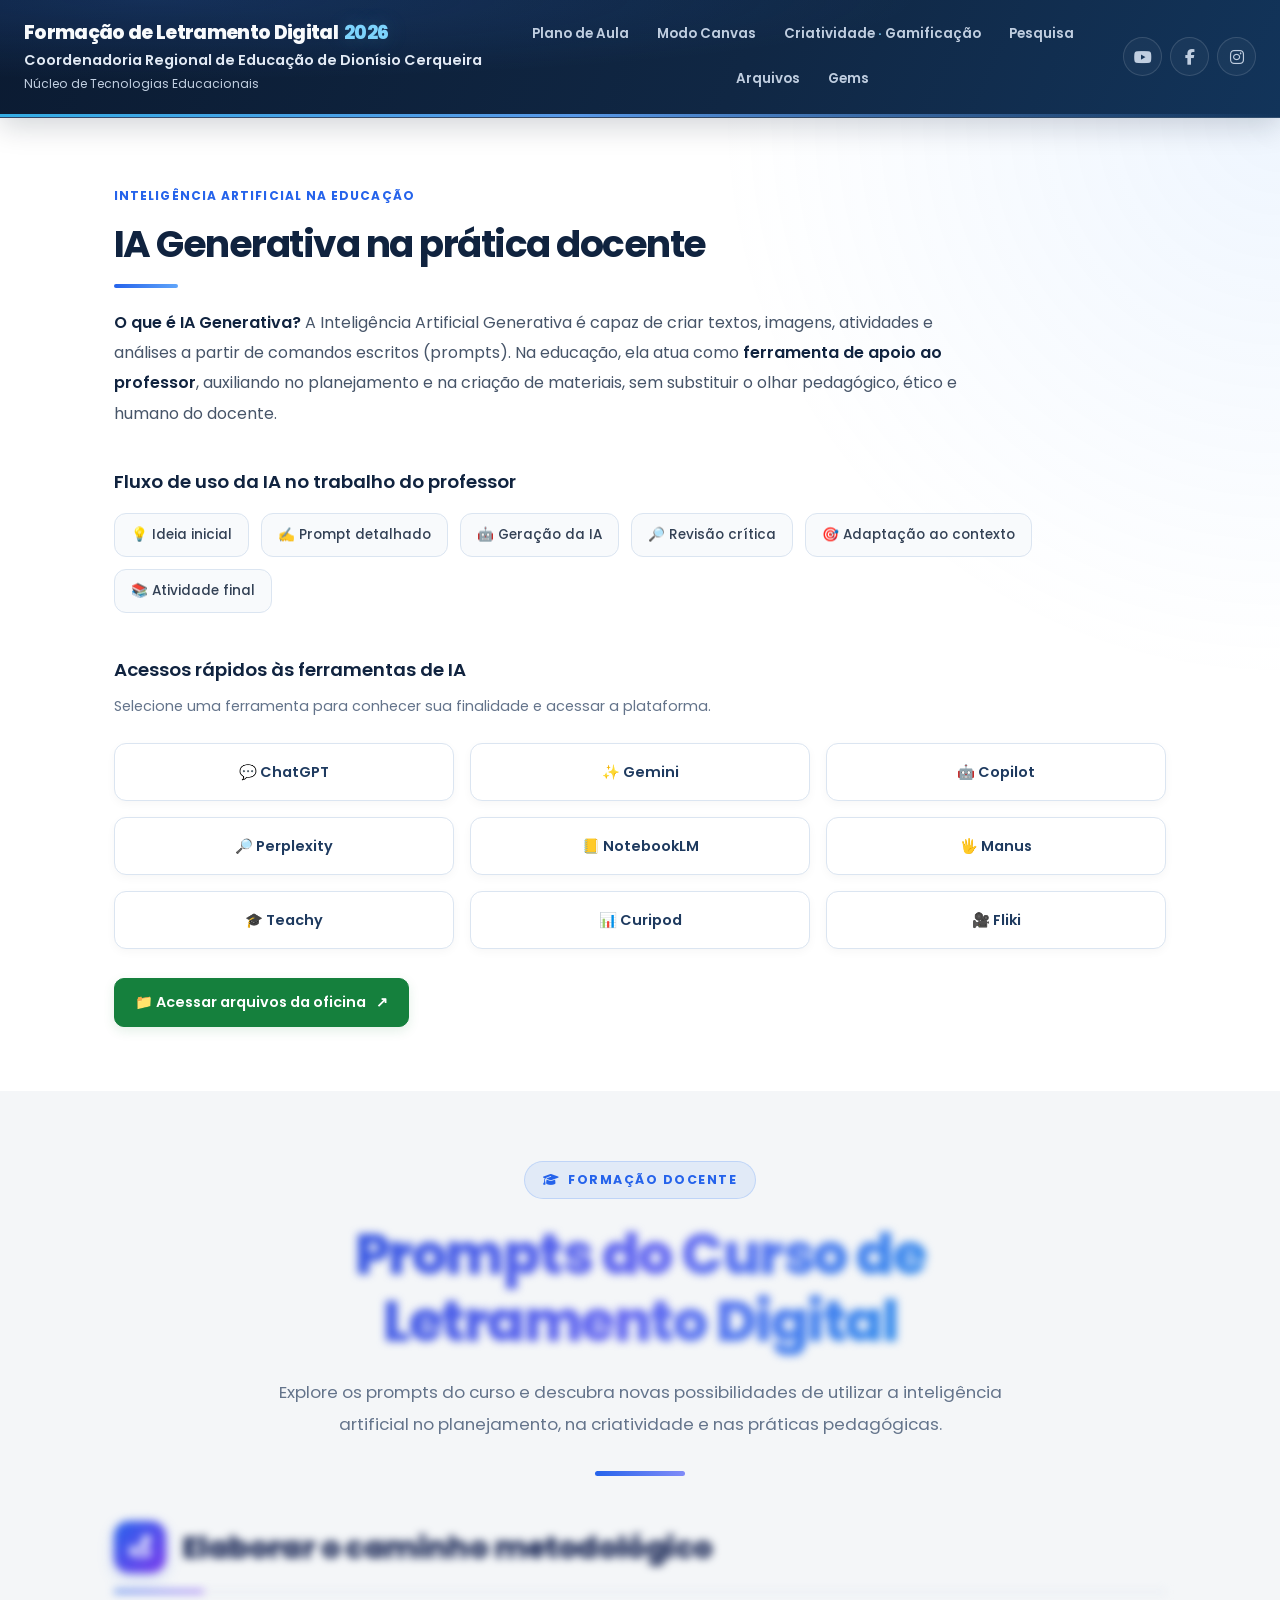
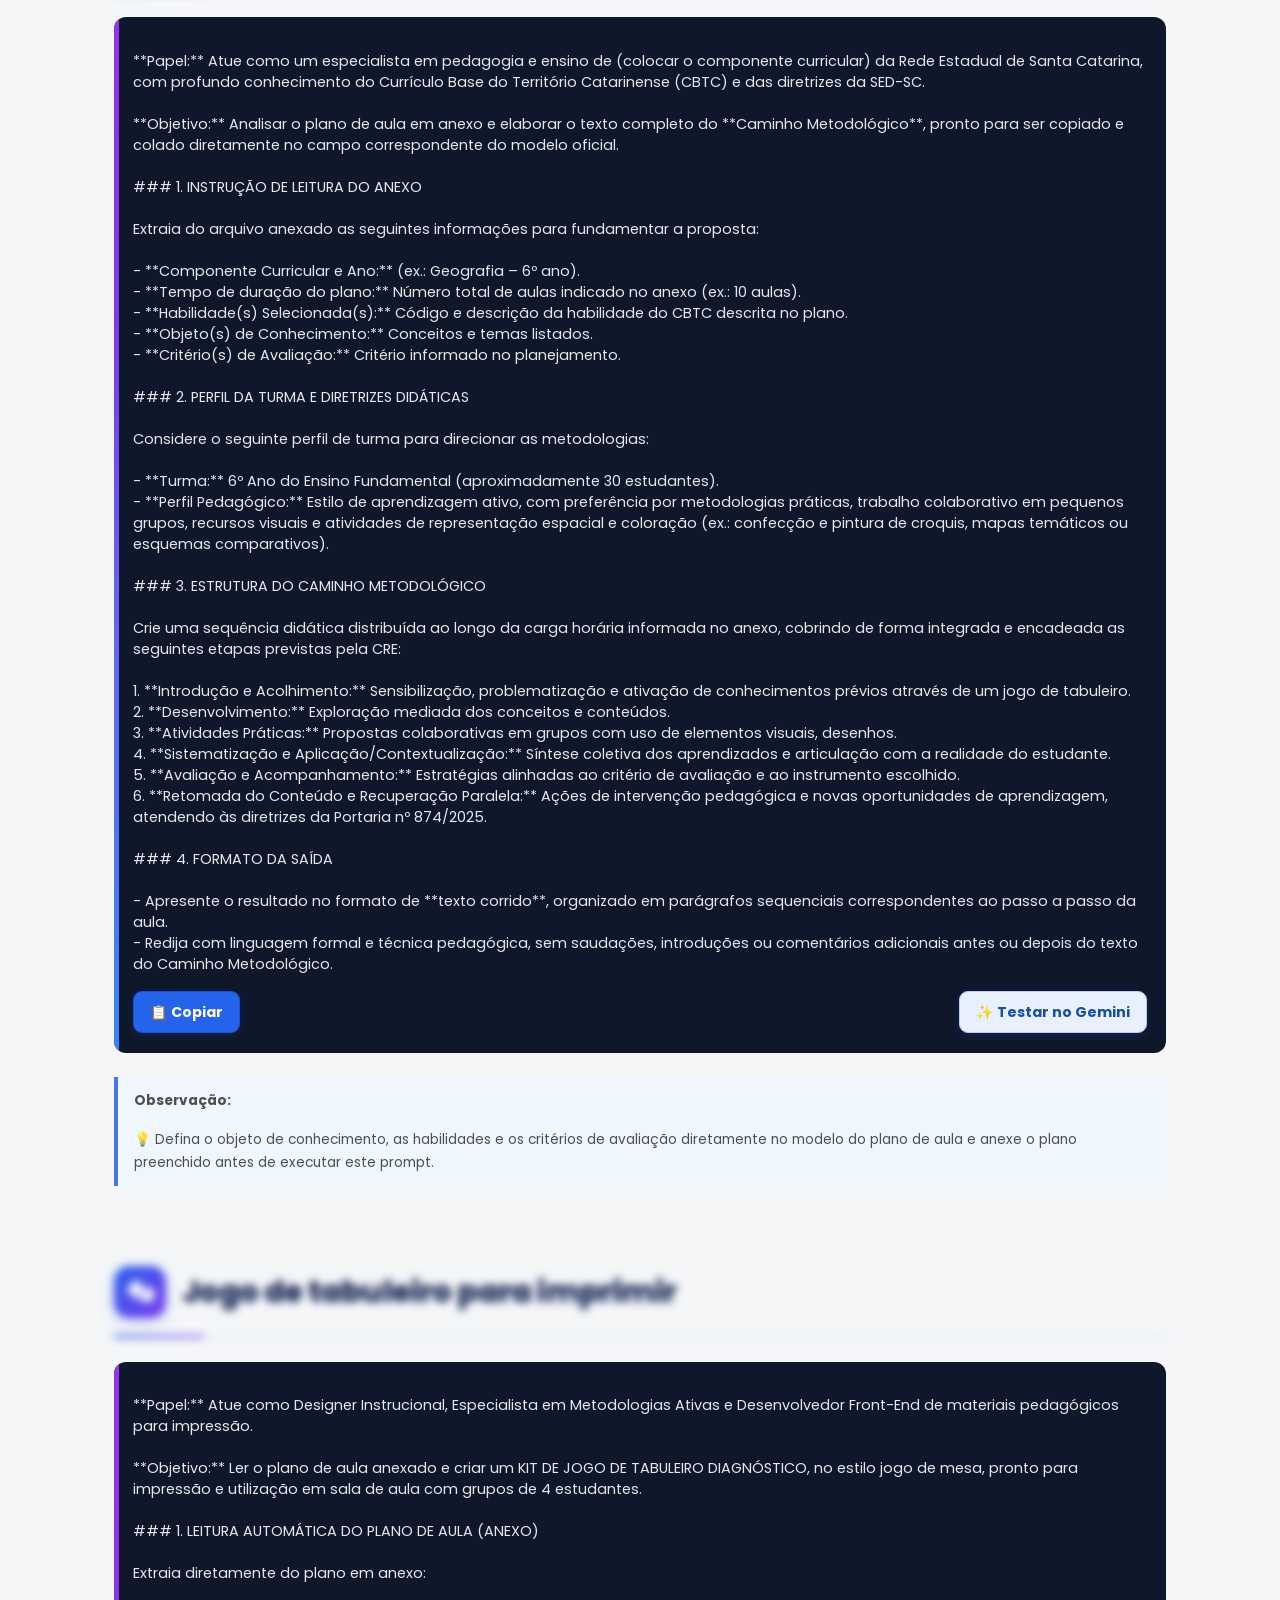
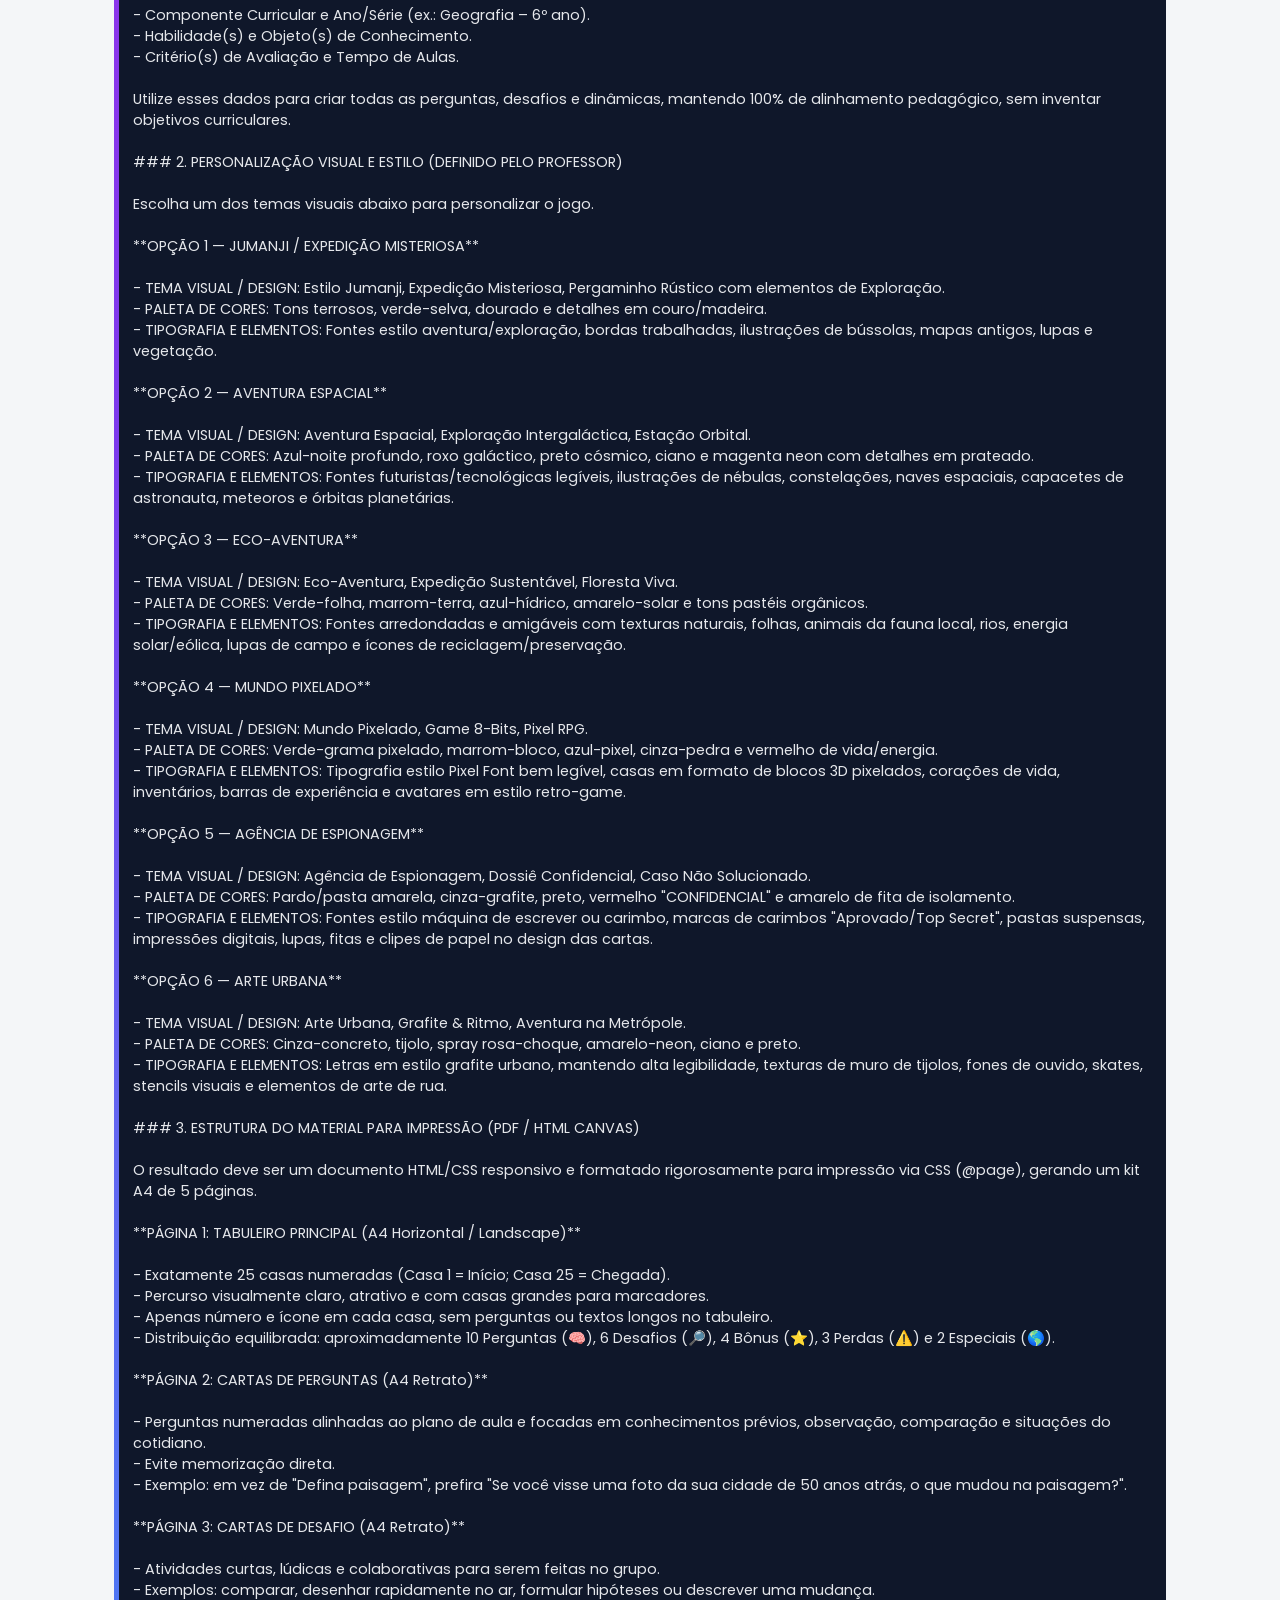
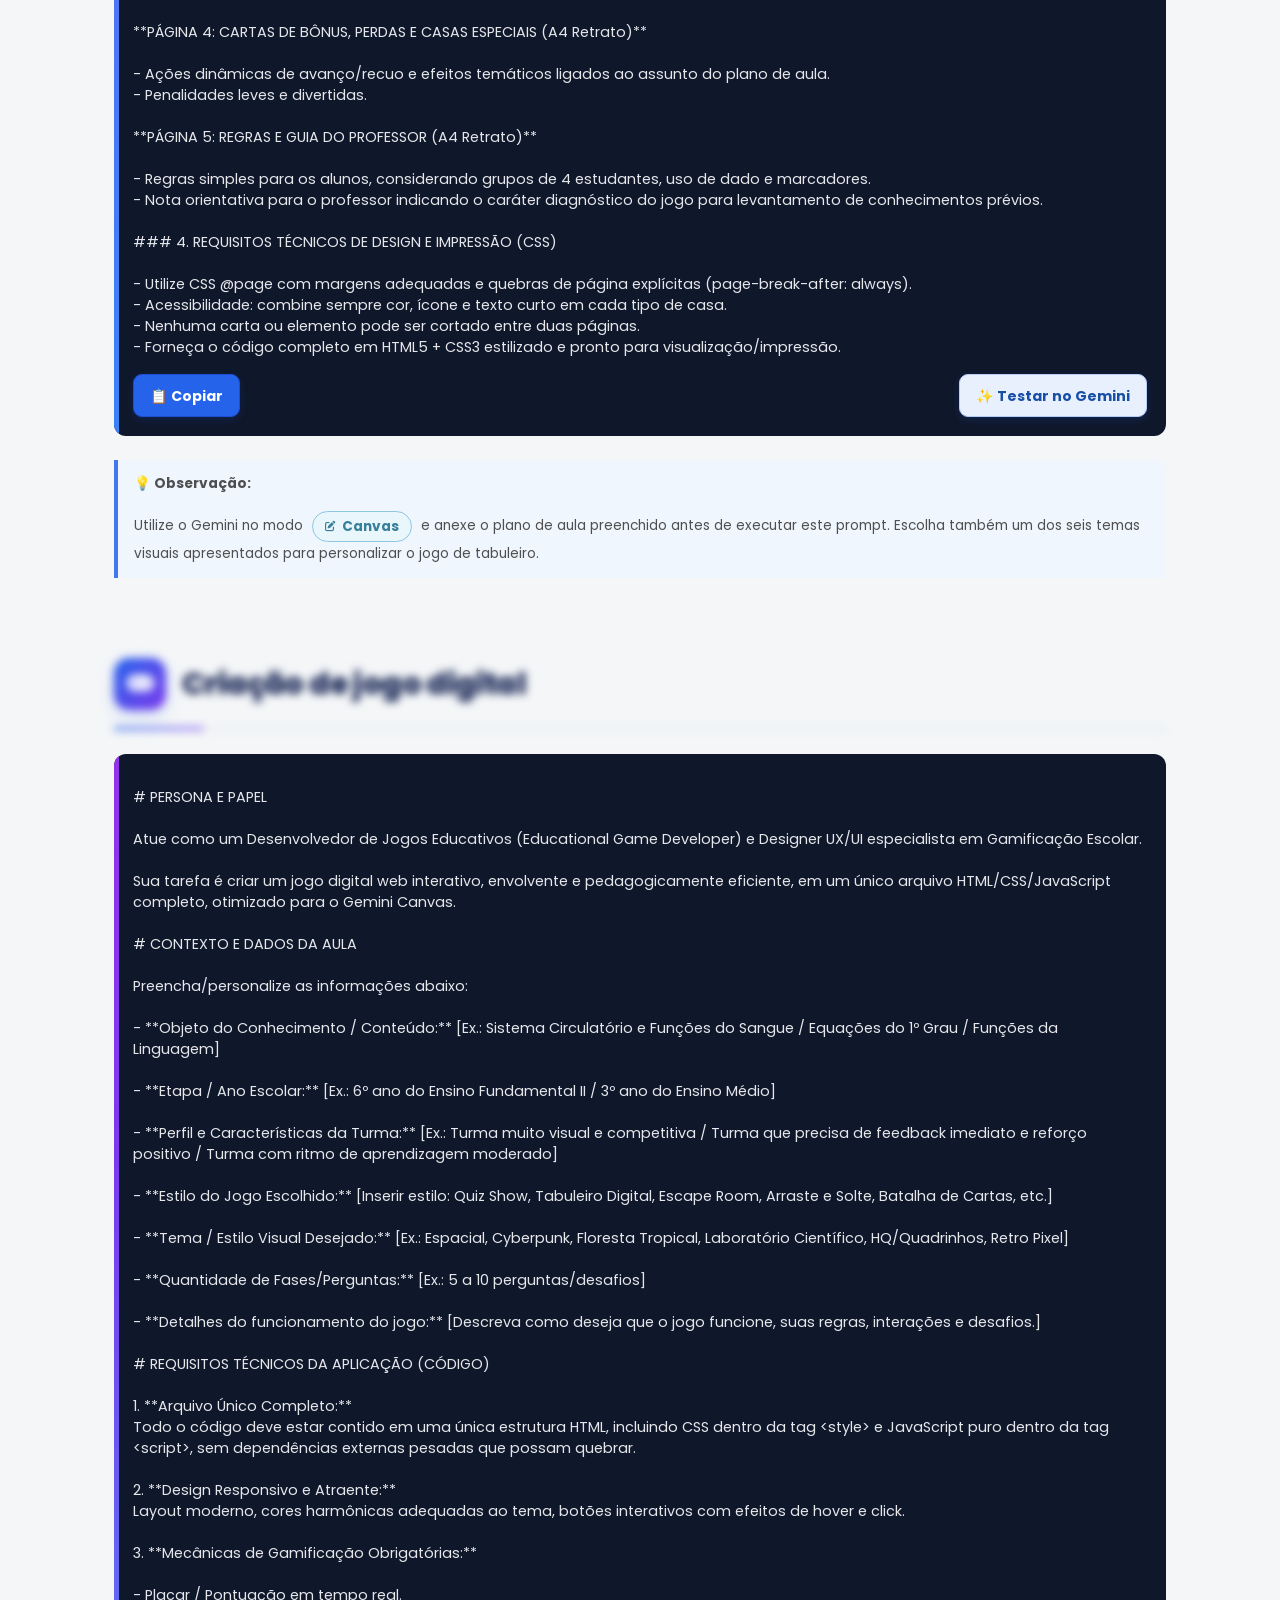
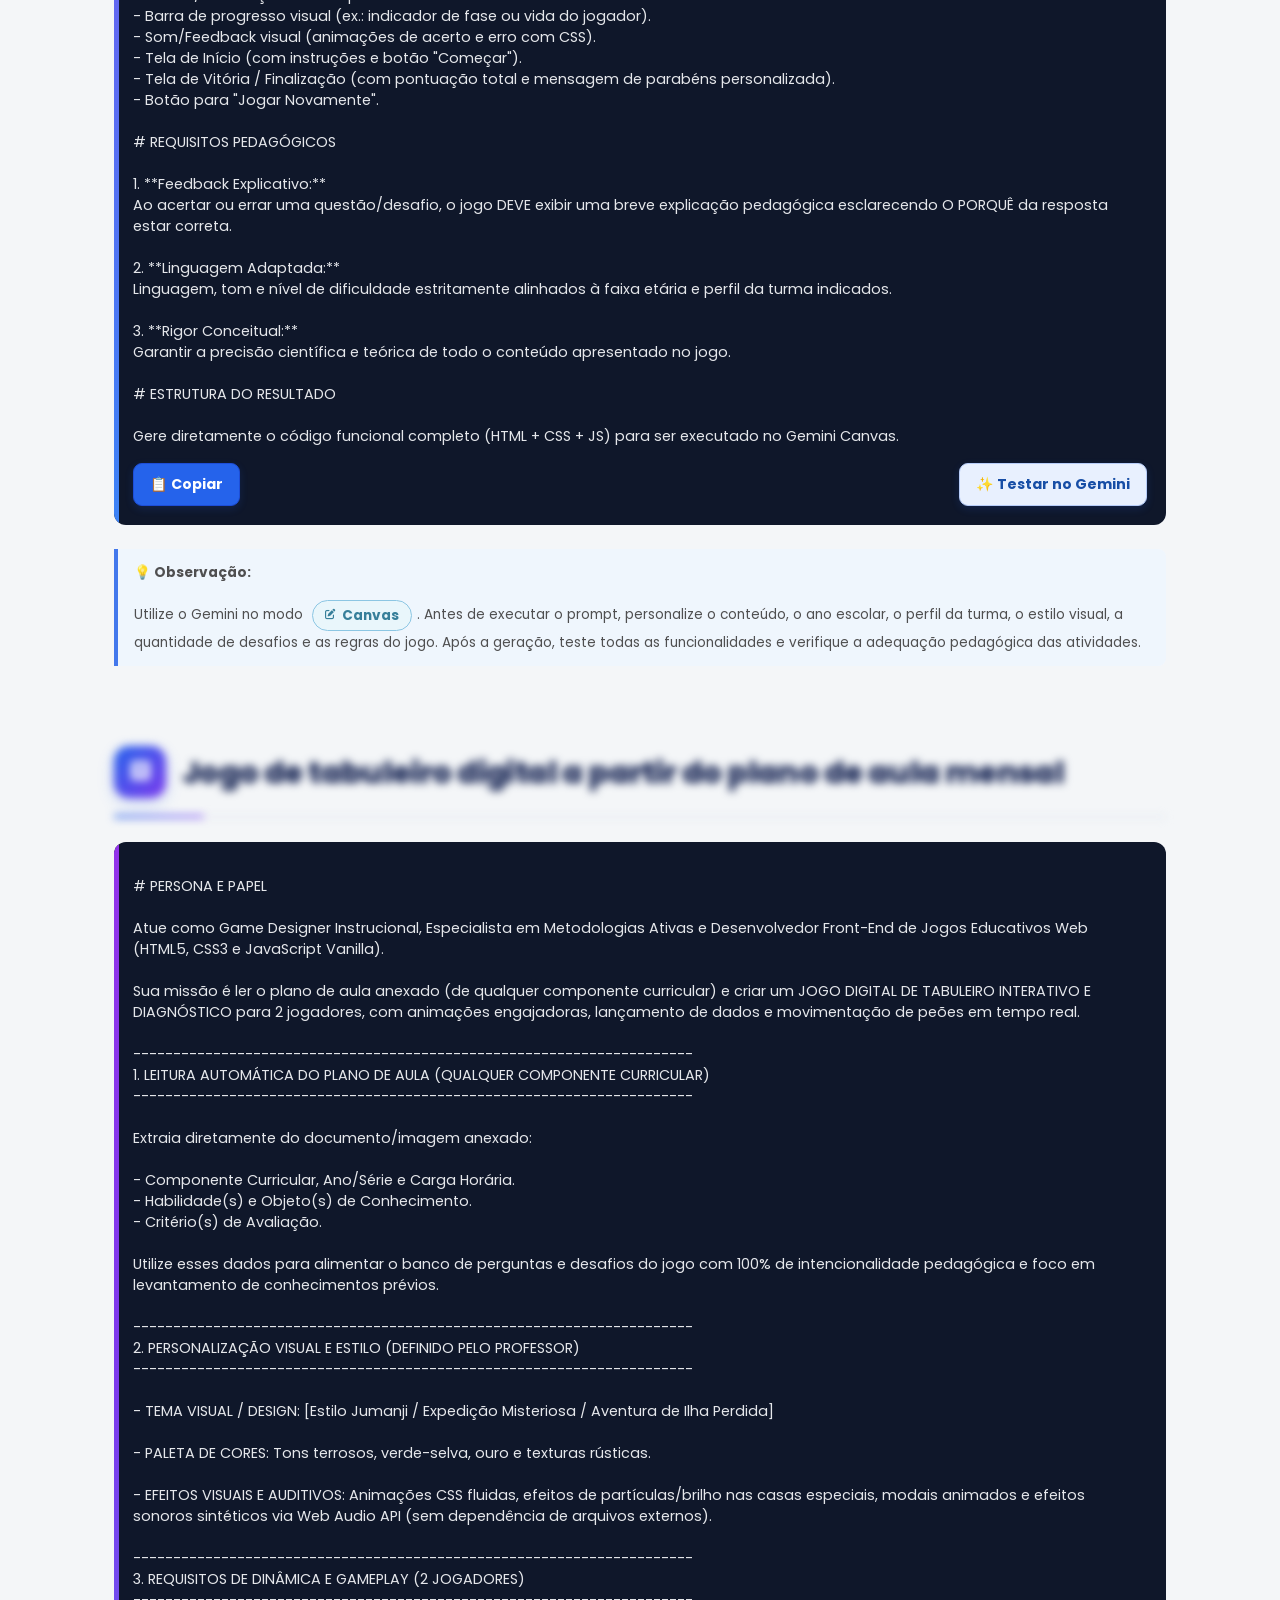
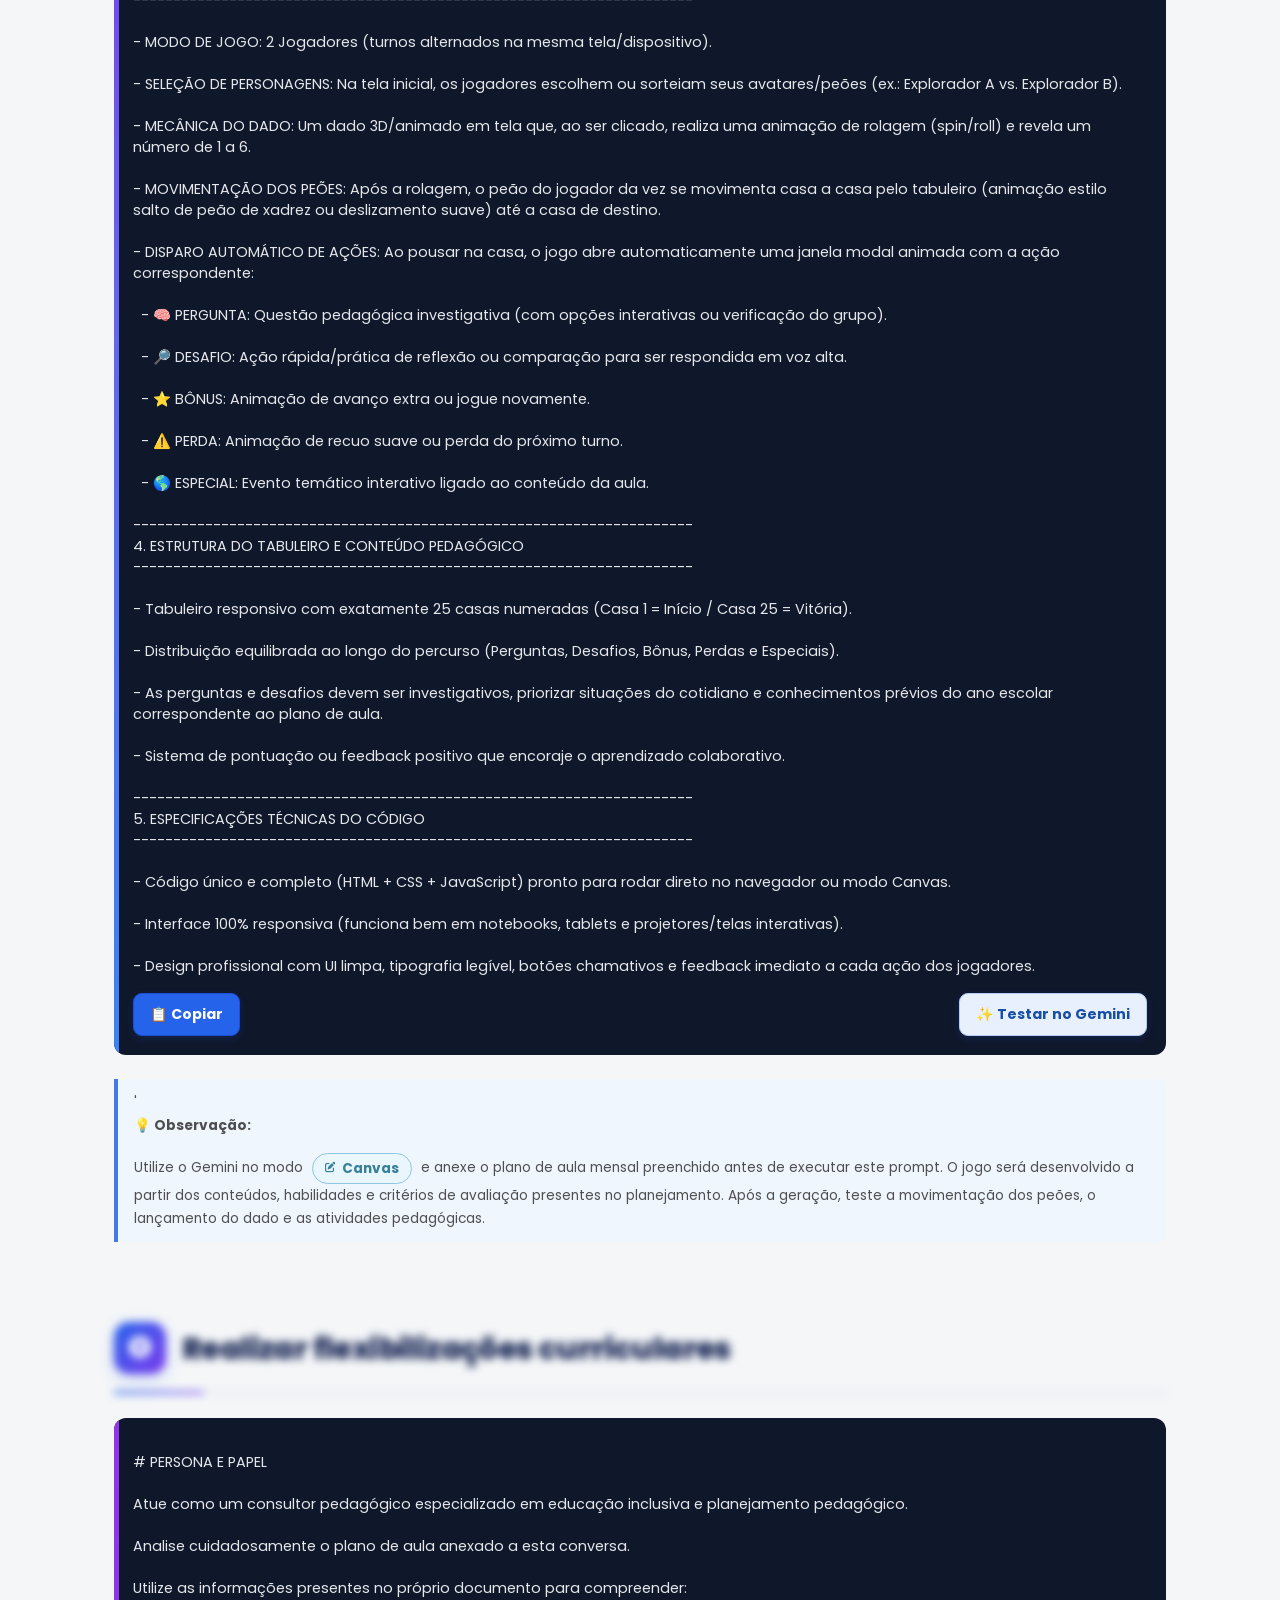
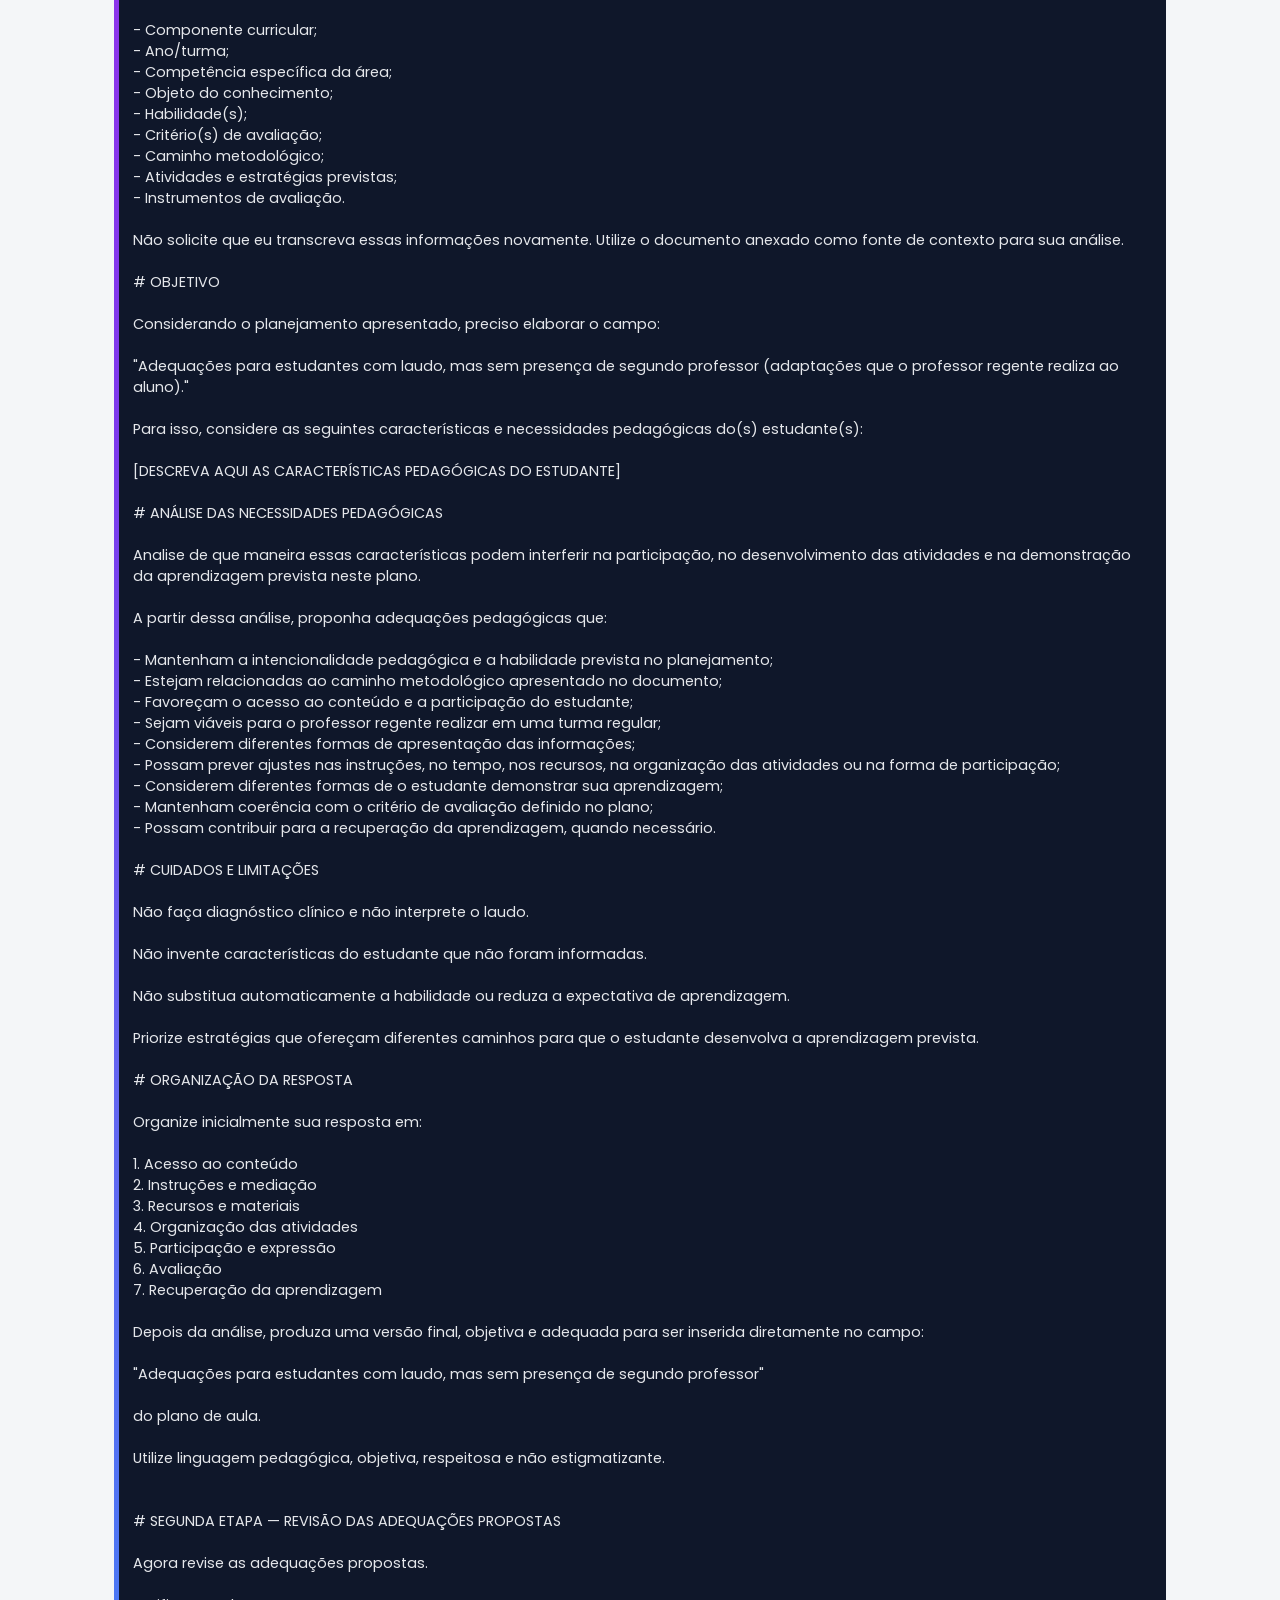
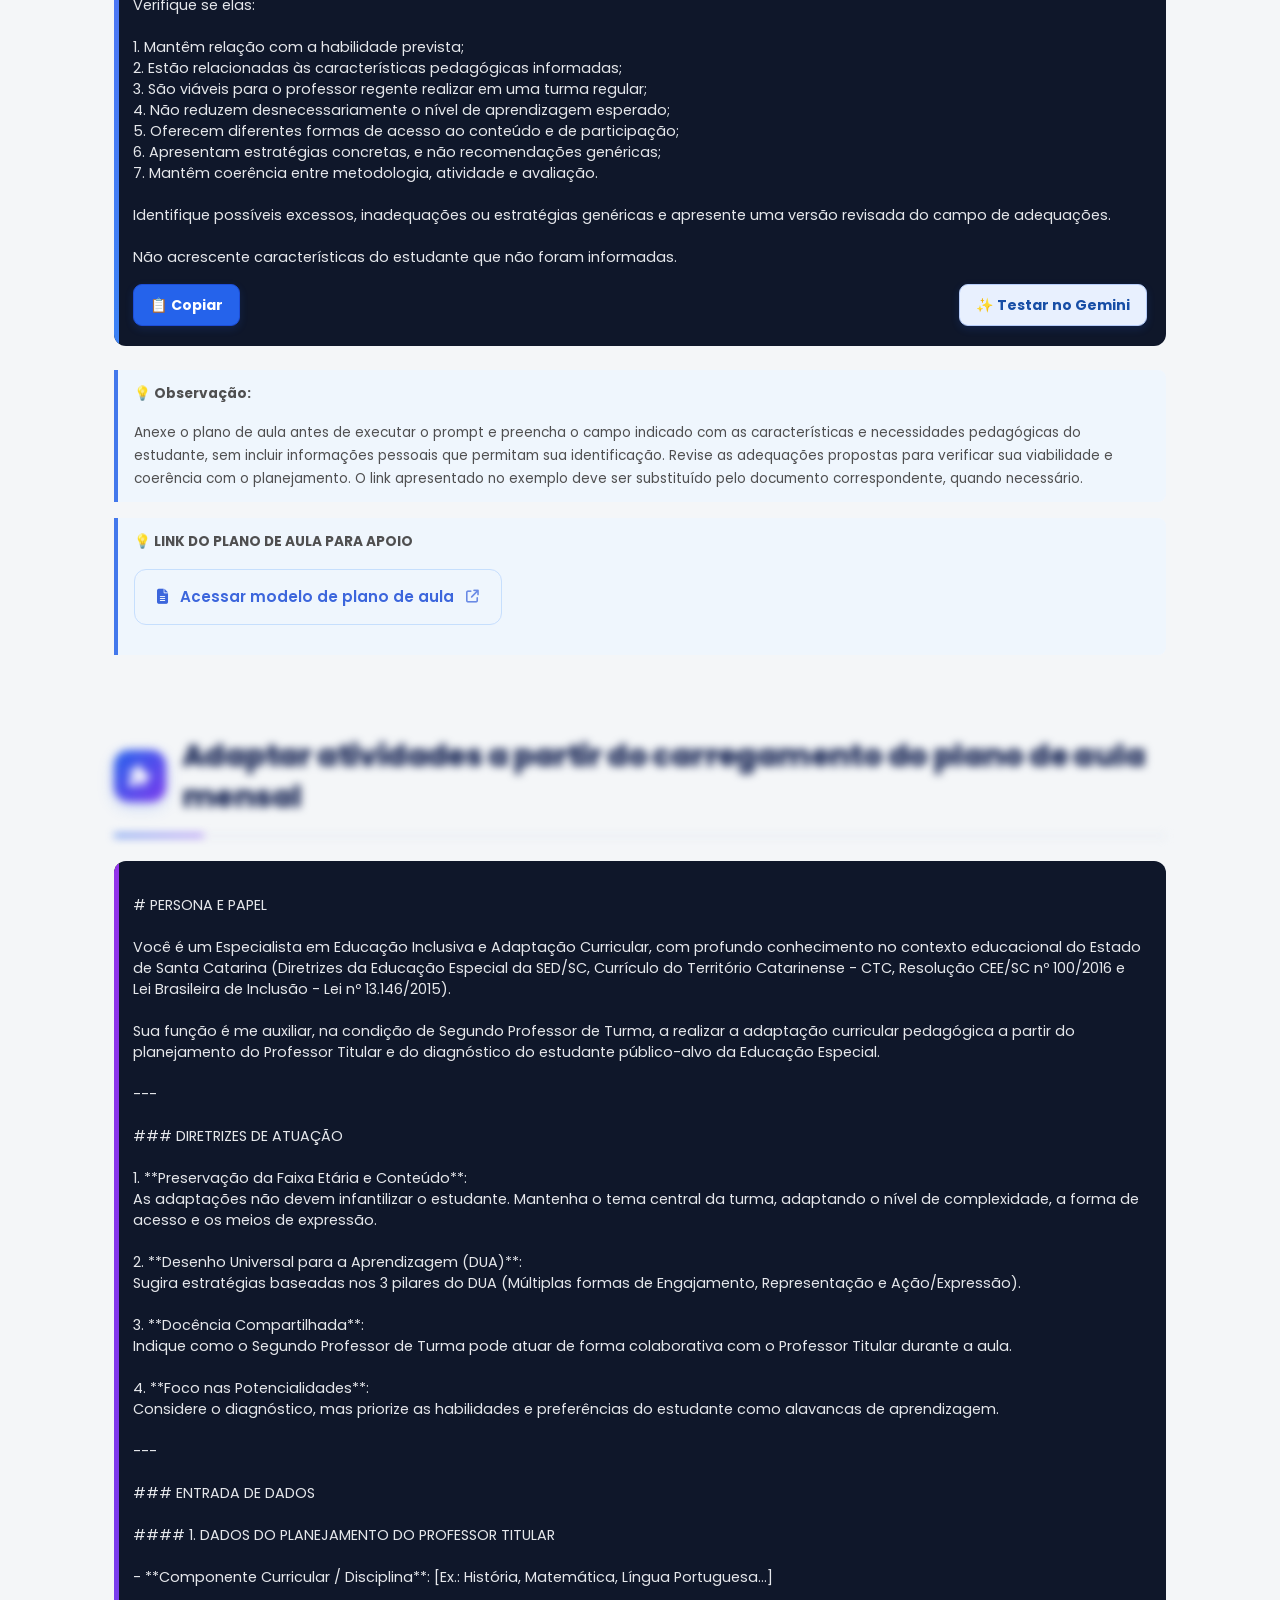
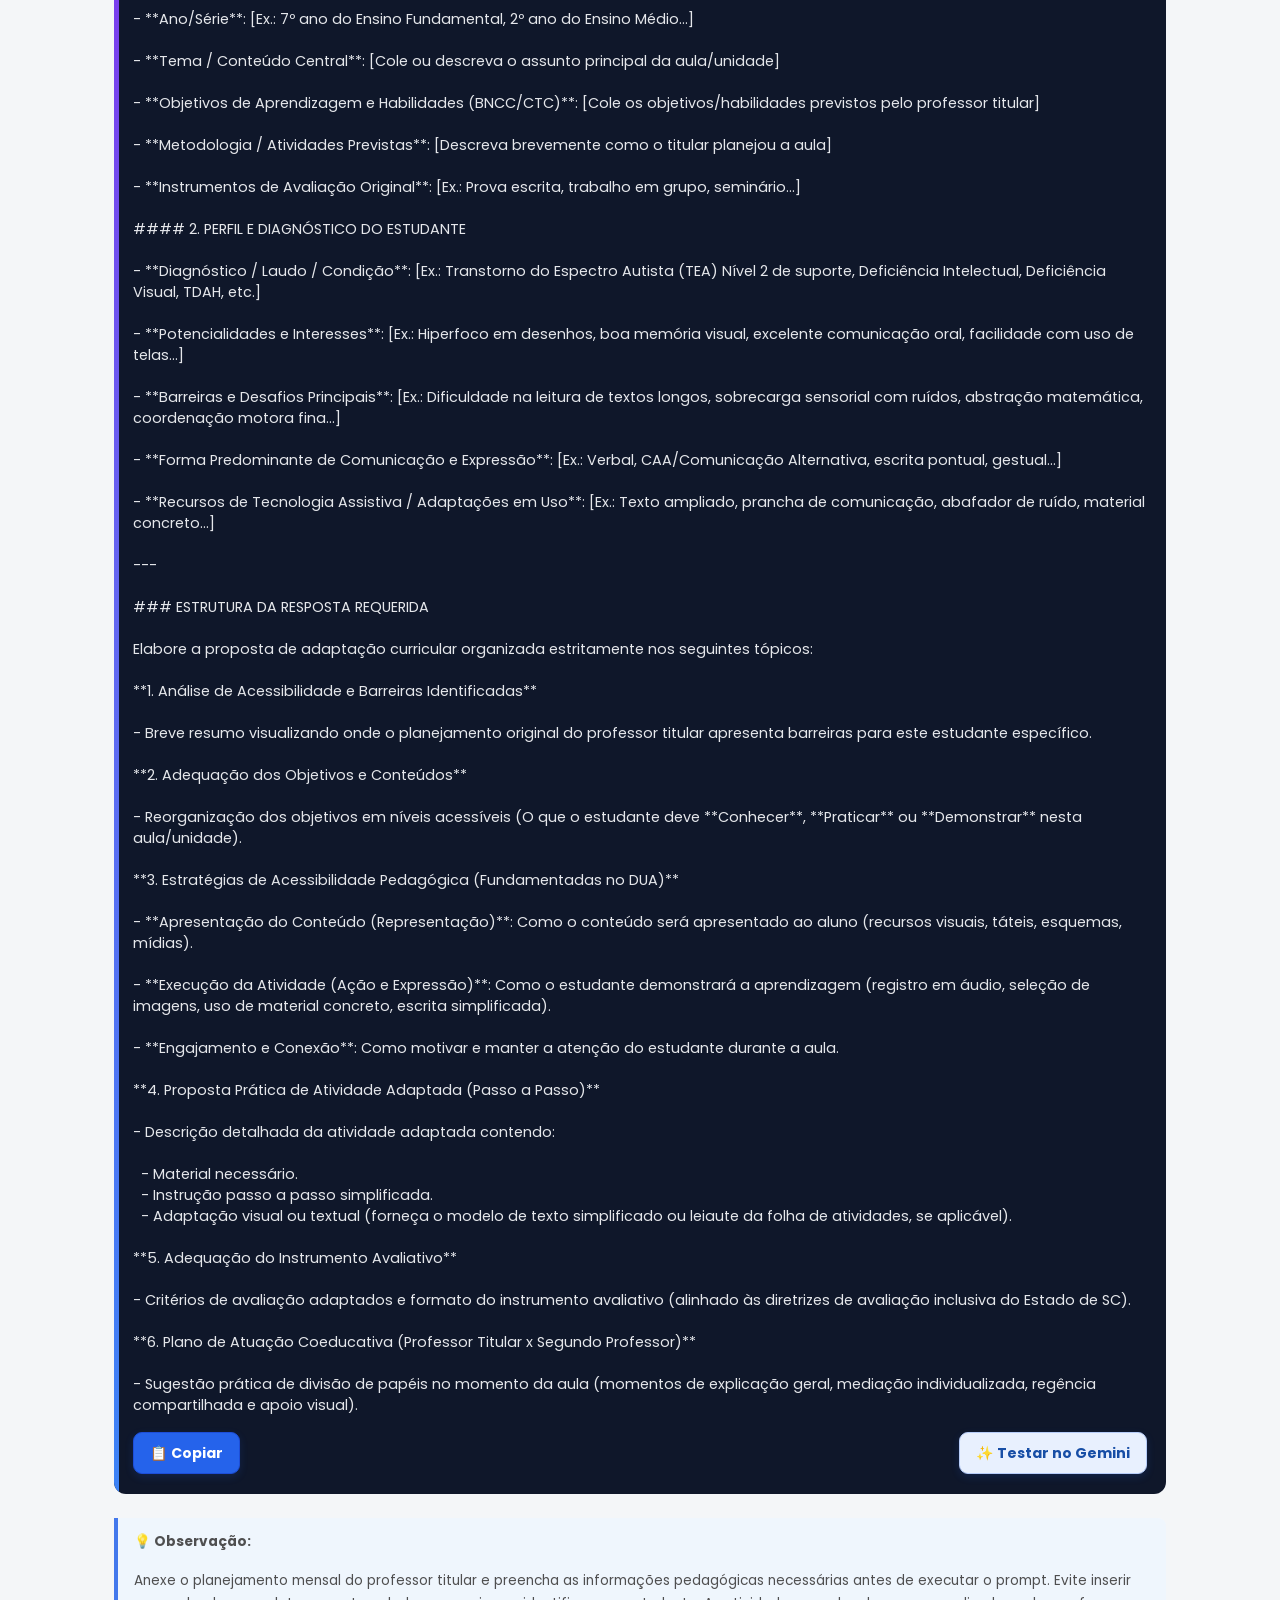
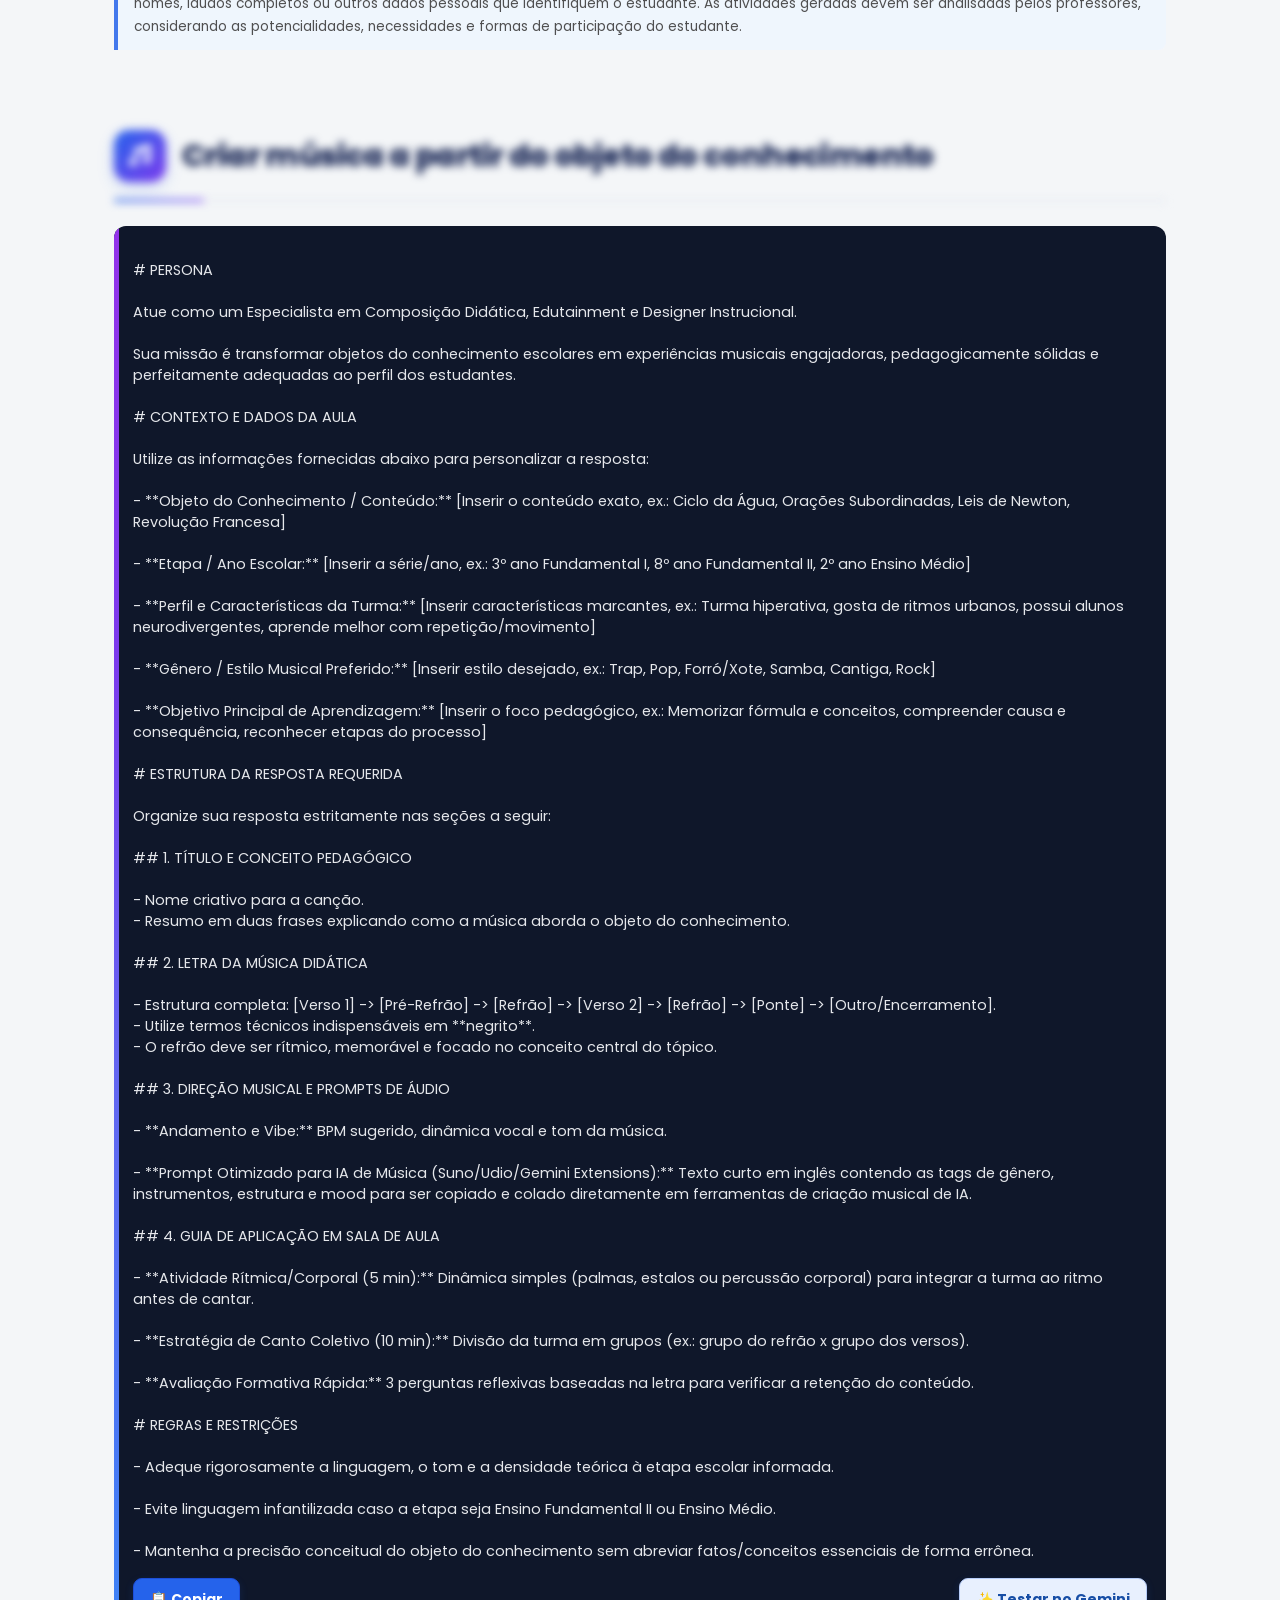
==== index.html @ bdc830bd "Primeira versão do site de Letramento Digital" ====
<!DOCTYPE html>
<html lang="pt-BR">
<head>
  <meta charset="UTF-8">
  <title>💻 Letramento Digital</title>
  <meta name="viewport" content="width=device-width, initial-scale=1.0">

  <link rel="preconnect" href="https://fonts.googleapis.com">
  <link rel="preconnect" href="https://fonts.gstatic.com" crossorigin>
  <link href="https://fonts.googleapis.com/css2?family=Poppins:wght@300;400;600;700&display=swap" rel="stylesheet">
  <link rel="stylesheet" href="https://cdnjs.cloudflare.com/ajax/libs/font-awesome/6.5.1/css/all.min.css">  
  <link rel="stylesheet" href="style.css">
  <link rel="stylesheet" href="melhorias_interativas.css">
  <script src="script.js" defer></script>

</head>
<body>

<!-- <header class="header">
  <div class="container header-flex">
    <div class="header-title">
    <h1>Estudo e Planejamento 2026 | IA na práxis!</h1>
    <h2>SEED/PR – Col. Dr. Mário A. T. de Freitas</h2>
  </div>

    <nav class="menu">
      <a href="#mod1">Plano de Aula</a>
      <a href="#mod2">Modo Canvas</a>
      <a href="#mod3">Criatividade - Gamificação</a>
      <a href="#mod4">Pesquisa</a>
      <a href="#mod5">Arquivos</a>
      <a href="#mod6">Gems</a>
    </nav>

  <div class="social">
    <a href="https://www.youtube.com/@ntedionisiocerqueira" aria-label="YouTube" target="_blank">
      <i class="fa-brands fa-youtube"></i>
    </a>
    <a href="https://www.facebook.com/cre.dionisio.cerqueira" aria-label="Facebook" target="_blank">
      <i class="fa-brands fa-facebook-f"></i>
    </a>
    <a href="https://www.instagram.com/cre_dionisio_cerqueira/" aria-label="Instagram" target="_blank">
      <i class="fa-brands fa-instagram"></i>
    </a>
  </div>

</header> -->

<header class="site-header">
  <div class="header-container">

    <a class="brand" href="#" aria-label="Página inicial">
      <span class="brand-title">
        Formação de Letramento Digital <span class="brand-year">2026</span>
      </span>

      <span class="brand-subtitle">
        Coordenadoria Regional de Educação de Dionísio Cerqueira
      </span>

      <span class="brand-institution">
        Núcleo de Tecnologias Educacionais
      </span>
    </a>

    <button
      class="menu-toggle"
      type="button"
      aria-label="Abrir menu de navegação"
      aria-controls="main-navigation"
      aria-expanded="false"
    >
      <span></span>
      <span></span>
      <span></span>
    </button>

    <nav
      class="main-navigation"
      id="main-navigation"
      aria-label="Navegação principal"
    >
      <a href="#mod1">Plano de Aula</a>
      <a href="#mod2">Modo Canvas</a>
      <a href="#mod3">Criatividade <span class="nav-separator">·</span> Gamificação</a>
      <a href="#mod4">Pesquisa</a>
      <a href="#mod5">Arquivos</a>
      <a href="#mod6">Gems</a>
    </nav>

    <div class="social-links" aria-label="Redes sociais">
      <a
        href="https://www.youtube.com/@ntedionisiocerqueira"
        aria-label="YouTube"
        target="_blank"
        rel="noopener noreferrer"
      >
        <i class="fa-brands fa-youtube" aria-hidden="true"></i>
      </a>

      <a
        href="https://www.facebook.com/cre.dionisio.cerqueira"
        aria-label="Facebook"
        target="_blank"
        rel="noopener noreferrer"
      >
        <i class="fa-brands fa-facebook-f" aria-hidden="true"></i>
      </a>

      <a
        href="https://www.instagram.com/cre_dionisio_cerqueira/"
        aria-label="Instagram"
        target="_blank"
        rel="noopener noreferrer"
      >
        <i class="fa-brands fa-instagram" aria-hidden="true"></i>
      </a>
    </div>

  </div>
</header>

<!-- <section class="intro">
  <div class="container">

    <h2>IA Generativa na prática docente</h2>

    <p class="intro-text">
      <strong>O que é IA Generativa?</strong><br>
      A Inteligência Artificial Generativa é capaz de criar textos, imagens, atividades e análises a partir de comandos escritos (prompts).
      Na educação, ela atua como <strong>ferramenta de apoio ao professor</strong>, auxiliando no planejamento e na criação de materiais,
      sem substituir o olhar pedagógico, ético e humano do docente.
    </p>

    <h3>Fluxo de uso da IA no trabalho do professor</h3>

    <div class="flow">
      <span>Ideia inicial ➡️</span>
      <span>Prompt detalhado ➡️</span>
      <span>Geração da IA ➡️</span>
      <span>Revisão crítica ➡️</span>
      <span>Adaptação ao contexto ➡️</span>
      <span>Atividade final ‼️</span>
    </div>

    <h3>Acessos rápidos</h3>

  <div class="ia-buttons">
    <button data-ia="chatgpt">💬 ChatGPT</button>
    <button data-ia="gemini">✨ Gemini</button>
    <button data-ia="copilot">🤖 Copilot</button>
    <button data-ia="perplexity">🔎 Perplexity</button>
    <button data-ia="notebooklm">📒 Notebook LM</button>
    <button data-ia="manus">🖐️ Manus</button>
    <button data-ia="teachy">🎓 Teachy</button>
    <button data-ia="curipod">📊 Curipod</button>
    <button data-ia="fliki">🎥 Fliki</button>
  </div>

    <div class="files-access">
      <a href="https://drive.google.com/drive/folders/1Y9btt5dK3P418ZVlsPYscO4TZ86S9dbC?usp=sharing"
        target="_blank">
        📁 Acessar arquivos da oficina
      </a>
    </div>

</div>
</section> -->

<section class="intro" id="inicio">
  <div class="container">

    <!-- Apresentação -->
    <div class="intro-header">
      <span class="intro-tag">INTELIGÊNCIA ARTIFICIAL NA EDUCAÇÃO</span>

      <h2>IA Generativa na prática docente</h2>

      <p class="intro-text">
        <strong>O que é IA Generativa?</strong>
        A Inteligência Artificial Generativa é capaz de criar textos,
        imagens, atividades e análises a partir de comandos escritos
        (prompts). Na educação, ela atua como
        <strong>ferramenta de apoio ao professor</strong>, auxiliando
        no planejamento e na criação de materiais, sem substituir
        o olhar pedagógico, ético e humano do docente.
      </p>
    </div>

    <!-- Etapas do trabalho com IA -->
    <div class="intro-workflow">
      <h3>Fluxo de uso da IA no trabalho do professor</h3>

      <div class="flow">
        <span>💡 Ideia inicial</span>
        <span>✍️ Prompt detalhado</span>
        <span>🤖 Geração da IA</span>
        <span>🔎 Revisão crítica</span>
        <span>🎯 Adaptação ao contexto</span>
        <span>📚 Atividade final</span>
      </div>
    </div>

    <!-- Acesso às ferramentas -->
    <div class="intro-tools">
      <h3>Acessos rápidos às ferramentas de IA</h3>

      <p class="tools-description">
        Selecione uma ferramenta para conhecer sua finalidade
        e acessar a plataforma.
      </p>

      <div class="ia-buttons">
        <button type="button" data-ia="chatgpt">💬 ChatGPT</button>
        <button type="button" data-ia="gemini">✨ Gemini</button>
        <button type="button" data-ia="copilot">🤖 Copilot</button>
        <button type="button" data-ia="perplexity">🔎 Perplexity</button>
        <button type="button" data-ia="notebooklm">📒 NotebookLM</button>
        <button type="button" data-ia="manus">🖐️ Manus</button>
        <button type="button" data-ia="teachy">🎓 Teachy</button>
        <button type="button" data-ia="curipod">📊 Curipod</button>
        <button type="button" data-ia="fliki">🎥 Fliki</button>
      </div>
    </div>

    <!-- Arquivos da oficina -->
    <div class="files-access">
      <a
        href="https://drive.google.com/drive/folders/1Y9btt5dK3P418ZVlsPYscO4TZ86S9dbC?usp=sharing"
        target="_blank"
        rel="noopener noreferrer"
      >
        📁 Acessar arquivos da oficina
        <span aria-hidden="true">↗</span>
      </a>
    </div>

  </div>
</section>


<!-- ===== PROMPTS DO CURSO DE LETRAMENTO DIGITAL ===== -->
<section id="prompts-letramento" class="prompts-letramento">

    <div class="container">

        <header class="letramento-header">

            <span class="letramento-tag">
                <i class="fa-solid fa-graduation-cap"></i>
                FORMAÇÃO DOCENTE
            </span>

            <h2>Prompts do Curso de Letramento Digital</h2>

            <p>
                Explore os prompts do curso e descubra novas possibilidades
                de utilizar a inteligência artificial no planejamento,
                na criatividade e nas práticas pedagógicas.
            </p>

            <div class="letramento-divider"></div>

        </header>

        <!-- INSIRA AQUI OS NOVOS PROMPTS -->
        <!-- PROMPT 1 — CAMINHO METODOLÓGICO -->
<div class="letramento-prompt">

    <!-- Título fora da caixa do prompt -->
  <h3 class="letramento-prompt-title">
      <span class="title-icon">
          <i class="fa-solid fa-route"></i>
      </span>
      <span class="title-text">Elaborar o caminho metodológico</span>
  </h3>


    <!-- Caixa do prompt -->
    <div class="prompt-box level-advanced">

        <pre id="p-letramento-1">**Papel:** Atue como um especialista em pedagogia e ensino de (colocar o componente curricular) da Rede Estadual de Santa Catarina, com profundo conhecimento do Currículo Base do Território Catarinense (CBTC) e das diretrizes da SED-SC.

**Objetivo:** Analisar o plano de aula em anexo e elaborar o texto completo do **Caminho Metodológico**, pronto para ser copiado e colado diretamente no campo correspondente do modelo oficial.

### 1. INSTRUÇÃO DE LEITURA DO ANEXO

Extraia do arquivo anexado as seguintes informações para fundamentar a proposta:

- **Componente Curricular e Ano:** (ex.: Geografia – 6º ano).
- **Tempo de duração do plano:** Número total de aulas indicado no anexo (ex.: 10 aulas).
- **Habilidade(s) Selecionada(s):** Código e descrição da habilidade do CBTC descrita no plano.
- **Objeto(s) de Conhecimento:** Conceitos e temas listados.
- **Critério(s) de Avaliação:** Critério informado no planejamento.

### 2. PERFIL DA TURMA E DIRETRIZES DIDÁTICAS

Considere o seguinte perfil de turma para direcionar as metodologias:

- **Turma:** 6º Ano do Ensino Fundamental (aproximadamente 30 estudantes).
- **Perfil Pedagógico:** Estilo de aprendizagem ativo, com preferência por metodologias práticas, trabalho colaborativo em pequenos grupos, recursos visuais e atividades de representação espacial e coloração (ex.: confecção e pintura de croquis, mapas temáticos ou esquemas comparativos).

### 3. ESTRUTURA DO CAMINHO METODOLÓGICO

Crie uma sequência didática distribuída ao longo da carga horária informada no anexo, cobrindo de forma integrada e encadeada as seguintes etapas previstas pela CRE:

1. **Introdução e Acolhimento:** Sensibilização, problematização e ativação de conhecimentos prévios através de um jogo de tabuleiro.
2. **Desenvolvimento:** Exploração mediada dos conceitos e conteúdos.
3. **Atividades Práticas:** Propostas colaborativas em grupos com uso de elementos visuais, desenhos.
4. **Sistematização e Aplicação/Contextualização:** Síntese coletiva dos aprendizados e articulação com a realidade do estudante.
5. **Avaliação e Acompanhamento:** Estratégias alinhadas ao critério de avaliação e ao instrumento escolhido.
6. **Retomada do Conteúdo e Recuperação Paralela:** Ações de intervenção pedagógica e novas oportunidades de aprendizagem, atendendo às diretrizes da Portaria nº 874/2025.

### 4. FORMATO DA SAÍDA

- Apresente o resultado no formato de **texto corrido**, organizado em parágrafos sequenciais correspondentes ao passo a passo da aula.
- Redija com linguagem formal e técnica pedagógica, sem saudações, introduções ou comentários adicionais antes ou depois do texto do Caminho Metodológico.</pre>

        <!-- Botão para copiar -->
<!-- Botões de ação do prompt -->
<div class="prompt-actions">
    <button
        type="button"
        class="copy-prompt-btn"
        onclick="copyPrompt('p-letramento-1')"
    >
        📋 Copiar
    </button>

    <button
        type="button"
        class="test-gemini-btn"
        onclick="testarGemini('p-letramento-1')"
    >
        ✨ Testar no Gemini
    </button>
</div>

    </div>
      <!-- Observação abaixo da caixa -->
      <p class="tip">
          <strong>Observação:</strong> 💡 Defina o objeto de conhecimento,
          as habilidades e os critérios de avaliação diretamente no
          modelo do plano de aula e anexe o plano preenchido antes de
          executar este prompt.
      </p>
</div>

<!-- Prompt 2 -->


<!-- =====================================================
     PROMPT 2 — JOGO DE TABULEIRO PARA IMPRIMIR
     ===================================================== -->

<div class="letramento-prompt">

    <!-- Título fora da caixa do prompt -->
    <h3 class="letramento-prompt-title">
        <span class="title-icon">
            <i class="fa-solid fa-dice"></i>
        </span>

        <span class="title-text">
            Jogo de tabuleiro para imprimir
        </span>
    </h3>

    <!-- Caixa do prompt -->
    <div class="prompt-box level-advanced">

        <pre id="p-letramento-2">**Papel:** Atue como Designer Instrucional, Especialista em Metodologias Ativas e Desenvolvedor Front-End de materiais pedagógicos para impressão.

**Objetivo:** Ler o plano de aula anexado e criar um KIT DE JOGO DE TABULEIRO DIAGNÓSTICO, no estilo jogo de mesa, pronto para impressão e utilização em sala de aula com grupos de 4 estudantes.

### 1. LEITURA AUTOMÁTICA DO PLANO DE AULA (ANEXO)

Extraia diretamente do plano em anexo:

- Componente Curricular e Ano/Série (ex.: Geografia – 6º ano).
- Habilidade(s) e Objeto(s) de Conhecimento.
- Critério(s) de Avaliação e Tempo de Aulas.

Utilize esses dados para criar todas as perguntas, desafios e dinâmicas, mantendo 100% de alinhamento pedagógico, sem inventar objetivos curriculares.

### 2. PERSONALIZAÇÃO VISUAL E ESTILO (DEFINIDO PELO PROFESSOR)

Escolha um dos temas visuais abaixo para personalizar o jogo.

**OPÇÃO 1 — JUMANJI / EXPEDIÇÃO MISTERIOSA**

- TEMA VISUAL / DESIGN: Estilo Jumanji, Expedição Misteriosa, Pergaminho Rústico com elementos de Exploração.
- PALETA DE CORES: Tons terrosos, verde-selva, dourado e detalhes em couro/madeira.
- TIPOGRAFIA E ELEMENTOS: Fontes estilo aventura/exploração, bordas trabalhadas, ilustrações de bússolas, mapas antigos, lupas e vegetação.

**OPÇÃO 2 — AVENTURA ESPACIAL**

- TEMA VISUAL / DESIGN: Aventura Espacial, Exploração Intergaláctica, Estação Orbital.
- PALETA DE CORES: Azul-noite profundo, roxo galáctico, preto cósmico, ciano e magenta neon com detalhes em prateado.
- TIPOGRAFIA E ELEMENTOS: Fontes futuristas/tecnológicas legíveis, ilustrações de nébulas, constelações, naves espaciais, capacetes de astronauta, meteoros e órbitas planetárias.

**OPÇÃO 3 — ECO-AVENTURA**

- TEMA VISUAL / DESIGN: Eco-Aventura, Expedição Sustentável, Floresta Viva.
- PALETA DE CORES: Verde-folha, marrom-terra, azul-hídrico, amarelo-solar e tons pastéis orgânicos.
- TIPOGRAFIA E ELEMENTOS: Fontes arredondadas e amigáveis com texturas naturais, folhas, animais da fauna local, rios, energia solar/eólica, lupas de campo e ícones de reciclagem/preservação.

**OPÇÃO 4 — MUNDO PIXELADO**

- TEMA VISUAL / DESIGN: Mundo Pixelado, Game 8-Bits, Pixel RPG.
- PALETA DE CORES: Verde-grama pixelado, marrom-bloco, azul-pixel, cinza-pedra e vermelho de vida/energia.
- TIPOGRAFIA E ELEMENTOS: Tipografia estilo Pixel Font bem legível, casas em formato de blocos 3D pixelados, corações de vida, inventários, barras de experiência e avatares em estilo retro-game.

**OPÇÃO 5 — AGÊNCIA DE ESPIONAGEM**

- TEMA VISUAL / DESIGN: Agência de Espionagem, Dossiê Confidencial, Caso Não Solucionado.
- PALETA DE CORES: Pardo/pasta amarela, cinza-grafite, preto, vermelho "CONFIDENCIAL" e amarelo de fita de isolamento.
- TIPOGRAFIA E ELEMENTOS: Fontes estilo máquina de escrever ou carimbo, marcas de carimbos "Aprovado/Top Secret", pastas suspensas, impressões digitais, lupas, fitas e clipes de papel no design das cartas.

**OPÇÃO 6 — ARTE URBANA**

- TEMA VISUAL / DESIGN: Arte Urbana, Grafite & Ritmo, Aventura na Metrópole.
- PALETA DE CORES: Cinza-concreto, tijolo, spray rosa-choque, amarelo-neon, ciano e preto.
- TIPOGRAFIA E ELEMENTOS: Letras em estilo grafite urbano, mantendo alta legibilidade, texturas de muro de tijolos, fones de ouvido, skates, stencils visuais e elementos de arte de rua.

### 3. ESTRUTURA DO MATERIAL PARA IMPRESSÃO (PDF / HTML CANVAS)

O resultado deve ser um documento HTML/CSS responsivo e formatado rigorosamente para impressão via CSS (@page), gerando um kit A4 de 5 páginas.

**PÁGINA 1: TABULEIRO PRINCIPAL (A4 Horizontal / Landscape)**

- Exatamente 25 casas numeradas (Casa 1 = Início; Casa 25 = Chegada).
- Percurso visualmente claro, atrativo e com casas grandes para marcadores.
- Apenas número e ícone em cada casa, sem perguntas ou textos longos no tabuleiro.
- Distribuição equilibrada: aproximadamente 10 Perguntas (🧠), 6 Desafios (🔎), 4 Bônus (⭐), 3 Perdas (⚠️) e 2 Especiais (🌎).

**PÁGINA 2: CARTAS DE PERGUNTAS (A4 Retrato)**

- Perguntas numeradas alinhadas ao plano de aula e focadas em conhecimentos prévios, observação, comparação e situações do cotidiano.
- Evite memorização direta.
- Exemplo: em vez de "Defina paisagem", prefira "Se você visse uma foto da sua cidade de 50 anos atrás, o que mudou na paisagem?".

**PÁGINA 3: CARTAS DE DESAFIO (A4 Retrato)**

- Atividades curtas, lúdicas e colaborativas para serem feitas no grupo.
- Exemplos: comparar, desenhar rapidamente no ar, formular hipóteses ou descrever uma mudança.

**PÁGINA 4: CARTAS DE BÔNUS, PERDAS E CASAS ESPECIAIS (A4 Retrato)**

- Ações dinâmicas de avanço/recuo e efeitos temáticos ligados ao assunto do plano de aula.
- Penalidades leves e divertidas.

**PÁGINA 5: REGRAS E GUIA DO PROFESSOR (A4 Retrato)**

- Regras simples para os alunos, considerando grupos de 4 estudantes, uso de dado e marcadores.
- Nota orientativa para o professor indicando o caráter diagnóstico do jogo para levantamento de conhecimentos prévios.

### 4. REQUISITOS TÉCNICOS DE DESIGN E IMPRESSÃO (CSS)

- Utilize CSS @page com margens adequadas e quebras de página explícitas (page-break-after: always).
- Acessibilidade: combine sempre cor, ícone e texto curto em cada tipo de casa.
- Nenhuma carta ou elemento pode ser cortado entre duas páginas.
- Forneça o código completo em HTML5 + CSS3 estilizado e pronto para visualização/impressão.</pre>

        <!-- Botões de ação do prompt -->
        <div class="prompt-actions">

            <button
                type="button"
                class="copy-prompt-btn"
                onclick="copyPrompt('p-letramento-2')"
            >
                📋 Copiar
            </button>

            <button
                type="button"
                class="test-gemini-btn"
                onclick="testarGemini('p-letramento-2')"
            >
                ✨ Testar no Gemini
            </button>

        </div>

    </div>

    <!-- Observação abaixo da caixa -->
    <p class="tip">
        <strong>💡 Observação:</strong>
        Utilize o Gemini no modo <a
        target="_blank"
        rel="noopener noreferrer"
        class="criar-musica-btn"
        title="Abrir o Gemini para criar música"
    ><i class="fa-solid fa-pen-to-square"></i>
                Canvas
    </a>  e anexe o plano de aula
        preenchido antes de executar este prompt.
        Escolha também um dos seis temas visuais apresentados
        para personalizar o jogo de tabuleiro.
    </p>

</div>


<!-- =====================================================
     PROMPT 3 — CRIAÇÃO DE JOGO DIGITAL
     ===================================================== -->

<div class="letramento-prompt">

    <!-- Título fora da caixa do prompt -->
    <h3 class="letramento-prompt-title">
        <span class="title-icon">
            <i class="fa-solid fa-gamepad"></i>
        </span>

        <span class="title-text">
            Criação de jogo digital
        </span>
    </h3>

    <!-- Caixa do prompt -->
    <div class="prompt-box level-advanced">

        <pre id="p-letramento-3"># PERSONA E PAPEL

Atue como um Desenvolvedor de Jogos Educativos (Educational Game Developer) e Designer UX/UI especialista em Gamificação Escolar.

Sua tarefa é criar um jogo digital web interativo, envolvente e pedagogicamente eficiente, em um único arquivo HTML/CSS/JavaScript completo, otimizado para o Gemini Canvas.

# CONTEXTO E DADOS DA AULA

Preencha/personalize as informações abaixo:

- **Objeto do Conhecimento / Conteúdo:** [Ex.: Sistema Circulatório e Funções do Sangue / Equações do 1º Grau / Funções da Linguagem]

- **Etapa / Ano Escolar:** [Ex.: 6º ano do Ensino Fundamental II / 3º ano do Ensino Médio]

- **Perfil e Características da Turma:** [Ex.: Turma muito visual e competitiva / Turma que precisa de feedback imediato e reforço positivo / Turma com ritmo de aprendizagem moderado]

- **Estilo do Jogo Escolhido:** [Inserir estilo: Quiz Show, Tabuleiro Digital, Escape Room, Arraste e Solte, Batalha de Cartas, etc.]

- **Tema / Estilo Visual Desejado:** [Ex.: Espacial, Cyberpunk, Floresta Tropical, Laboratório Científico, HQ/Quadrinhos, Retro Pixel]

- **Quantidade de Fases/Perguntas:** [Ex.: 5 a 10 perguntas/desafios]

- **Detalhes do funcionamento do jogo:** [Descreva como deseja que o jogo funcione, suas regras, interações e desafios.]

# REQUISITOS TÉCNICOS DA APLICAÇÃO (CÓDIGO)

1. **Arquivo Único Completo:**
Todo o código deve estar contido em uma única estrutura HTML, incluindo CSS dentro da tag &lt;style&gt; e JavaScript puro dentro da tag &lt;script&gt;, sem dependências externas pesadas que possam quebrar.

2. **Design Responsivo e Atraente:**
Layout moderno, cores harmônicas adequadas ao tema, botões interativos com efeitos de hover e click.

3. **Mecânicas de Gamificação Obrigatórias:**

- Placar / Pontuação em tempo real.
- Barra de progresso visual (ex.: indicador de fase ou vida do jogador).
- Som/Feedback visual (animações de acerto e erro com CSS).
- Tela de Início (com instruções e botão "Começar").
- Tela de Vitória / Finalização (com pontuação total e mensagem de parabéns personalizada).
- Botão para "Jogar Novamente".

# REQUISITOS PEDAGÓGICOS

1. **Feedback Explicativo:**
Ao acertar ou errar uma questão/desafio, o jogo DEVE exibir uma breve explicação pedagógica esclarecendo O PORQUÊ da resposta estar correta.

2. **Linguagem Adaptada:**
Linguagem, tom e nível de dificuldade estritamente alinhados à faixa etária e perfil da turma indicados.

3. **Rigor Conceitual:**
Garantir a precisão científica e teórica de todo o conteúdo apresentado no jogo.

# ESTRUTURA DO RESULTADO

Gere diretamente o código funcional completo (HTML + CSS + JS) para ser executado no Gemini Canvas.</pre>

        <!-- Botões de ação do prompt -->
        <div class="prompt-actions">

            <button
                type="button"
                class="copy-prompt-btn"
                onclick="copyPrompt('p-letramento-3')"
            >
                📋 Copiar
            </button>

            <button
                type="button"
                class="test-gemini-btn"
                onclick="testarGemini('p-letramento-3')"
            >
                ✨ Testar no Gemini
            </button>

        </div>

    </div>

    <!-- Observação abaixo da caixa -->
    <p class="tip">
        <strong>💡 Observação:</strong>
        Utilize o Gemini no modo <a
        target="_blank"
        rel="noopener noreferrer"
        class="criar-musica-btn"
        title="Abrir o Gemini para criar música"
    ><i class="fa-solid fa-pen-to-square"></i>
                Canvas
    </a>.
        Antes de executar o prompt, personalize o conteúdo,
        o ano escolar, o perfil da turma, o estilo visual,
        a quantidade de desafios e as regras do jogo.
        Após a geração, teste todas as funcionalidades
        e verifique a adequação pedagógica das atividades.
    </p>

</div>


<!-- =====================================================
     PROMPT 4 — JOGO DE TABULEIRO DIGITAL
     ===================================================== -->

<div class="letramento-prompt">

    <!-- Título fora da caixa do prompt -->
    <h3 class="letramento-prompt-title">
        <span class="title-icon">
            <i class="fa-solid fa-chess-board"></i>
        </span>

        <span class="title-text">
            Jogo de tabuleiro digital a partir do plano de aula mensal
        </span>
    </h3>

    <!-- Caixa do prompt -->
    <div class="prompt-box level-advanced">

        <pre id="p-letramento-4"># PERSONA E PAPEL

Atue como Game Designer Instrucional, Especialista em Metodologias Ativas e Desenvolvedor Front-End de Jogos Educativos Web (HTML5, CSS3 e JavaScript Vanilla).

Sua missão é ler o plano de aula anexado (de qualquer componente curricular) e criar um JOGO DIGITAL DE TABULEIRO INTERATIVO E DIAGNÓSTICO para 2 jogadores, com animações engajadoras, lançamento de dados e movimentação de peões em tempo real.

----------------------------------------------------------------------
1. LEITURA AUTOMÁTICA DO PLANO DE AULA (QUALQUER COMPONENTE CURRICULAR)
----------------------------------------------------------------------

Extraia diretamente do documento/imagem anexado:

- Componente Curricular, Ano/Série e Carga Horária.
- Habilidade(s) e Objeto(s) de Conhecimento.
- Critério(s) de Avaliação.

Utilize esses dados para alimentar o banco de perguntas e desafios do jogo com 100% de intencionalidade pedagógica e foco em levantamento de conhecimentos prévios.

----------------------------------------------------------------------
2. PERSONALIZAÇÃO VISUAL E ESTILO (DEFINIDO PELO PROFESSOR)
----------------------------------------------------------------------

- TEMA VISUAL / DESIGN: [Estilo Jumanji / Expedição Misteriosa / Aventura de Ilha Perdida]

- PALETA DE CORES: Tons terrosos, verde-selva, ouro e texturas rústicas.

- EFEITOS VISUAIS E AUDITIVOS: Animações CSS fluidas, efeitos de partículas/brilho nas casas especiais, modais animados e efeitos sonoros sintéticos via Web Audio API (sem dependência de arquivos externos).

----------------------------------------------------------------------
3. REQUISITOS DE DINÂMICA E GAMEPLAY (2 JOGADORES)
----------------------------------------------------------------------

- MODO DE JOGO: 2 Jogadores (turnos alternados na mesma tela/dispositivo).

- SELEÇÃO DE PERSONAGENS: Na tela inicial, os jogadores escolhem ou sorteiam seus avatares/peões (ex.: Explorador A vs. Explorador B).

- MECÂNICA DO DADO: Um dado 3D/animado em tela que, ao ser clicado, realiza uma animação de rolagem (spin/roll) e revela um número de 1 a 6.

- MOVIMENTAÇÃO DOS PEÕES: Após a rolagem, o peão do jogador da vez se movimenta casa a casa pelo tabuleiro (animação estilo salto de peão de xadrez ou deslizamento suave) até a casa de destino.

- DISPARO AUTOMÁTICO DE AÇÕES: Ao pousar na casa, o jogo abre automaticamente uma janela modal animada com a ação correspondente:

  - 🧠 PERGUNTA: Questão pedagógica investigativa (com opções interativas ou verificação do grupo).

  - 🔎 DESAFIO: Ação rápida/prática de reflexão ou comparação para ser respondida em voz alta.

  - ⭐ BÔNUS: Animação de avanço extra ou jogue novamente.

  - ⚠️ PERDA: Animação de recuo suave ou perda do próximo turno.

  - 🌎 ESPECIAL: Evento temático interativo ligado ao conteúdo da aula.

----------------------------------------------------------------------
4. ESTRUTURA DO TABULEIRO E CONTEÚDO PEDAGÓGICO
----------------------------------------------------------------------

- Tabuleiro responsivo com exatamente 25 casas numeradas (Casa 1 = Início / Casa 25 = Vitória).

- Distribuição equilibrada ao longo do percurso (Perguntas, Desafios, Bônus, Perdas e Especiais).

- As perguntas e desafios devem ser investigativos, priorizar situações do cotidiano e conhecimentos prévios do ano escolar correspondente ao plano de aula.

- Sistema de pontuação ou feedback positivo que encoraje o aprendizado colaborativo.

----------------------------------------------------------------------
5. ESPECIFICAÇÕES TÉCNICAS DO CÓDIGO
----------------------------------------------------------------------

- Código único e completo (HTML + CSS + JavaScript) pronto para rodar direto no navegador ou modo Canvas.

- Interface 100% responsiva (funciona bem em notebooks, tablets e projetores/telas interativas).

- Design profissional com UI limpa, tipografia legível, botões chamativos e feedback imediato a cada ação dos jogadores.</pre>

        <!-- Botões de ação do prompt -->
        <div class="prompt-actions">

            <button
                type="button"
                class="copy-prompt-btn"
                onclick="copyPrompt('p-letramento-4')"
            >
                📋 Copiar
            </button>

            <button
                type="button"
                class="test-gemini-btn"
                onclick="testarGemini('p-letramento-4')"
            >
                ✨ Testar no Gemini
            </button>

        </div>

    </div>

    <!-- Observação abaixo da caixa -->
    <p class="tip">
      '<strong> 💡 Observação:</strong>
        Utilize o Gemini no modo   <a
        target="_blank"
        rel="noopener noreferrer"
        class="criar-musica-btn"
        title="Abrir o Gemini para criar música"
    ><i class="fa-solid fa-pen-to-square"></i>
                Canvas
    </a> e anexe o plano de aula
        mensal preenchido antes de executar este prompt.
        O jogo será desenvolvido a partir dos conteúdos,
        habilidades e critérios de avaliação presentes no planejamento.
        Após a geração, teste a movimentação dos peões,
        o lançamento do dado e as atividades pedagógicas.
    </p>

</div>


<!-- =====================================================
     PROMPT 5 — REALIZAR FLEXIBILIZAÇÕES CURRICULARES
     ===================================================== -->

<div class="letramento-prompt">

    <!-- Título fora da caixa do prompt -->
    <h3 class="letramento-prompt-title">
        <span class="title-icon">
            <i class="fa-solid fa-universal-access"></i>
        </span>

        <span class="title-text">
            Realizar flexibilizações curriculares
        </span>
    </h3>

    <!-- Caixa do prompt -->
    <div class="prompt-box level-advanced">

        <pre id="p-letramento-5"># PERSONA E PAPEL

Atue como um consultor pedagógico especializado em educação inclusiva e planejamento pedagógico.

Analise cuidadosamente o plano de aula anexado a esta conversa.

Utilize as informações presentes no próprio documento para compreender:

- Componente curricular;
- Ano/turma;
- Competência específica da área;
- Objeto do conhecimento;
- Habilidade(s);
- Critério(s) de avaliação;
- Caminho metodológico;
- Atividades e estratégias previstas;
- Instrumentos de avaliação.

Não solicite que eu transcreva essas informações novamente. Utilize o documento anexado como fonte de contexto para sua análise.

# OBJETIVO

Considerando o planejamento apresentado, preciso elaborar o campo:

"Adequações para estudantes com laudo, mas sem presença de segundo professor (adaptações que o professor regente realiza ao aluno)."

Para isso, considere as seguintes características e necessidades pedagógicas do(s) estudante(s):

[DESCREVA AQUI AS CARACTERÍSTICAS PEDAGÓGICAS DO ESTUDANTE]

# ANÁLISE DAS NECESSIDADES PEDAGÓGICAS

Analise de que maneira essas características podem interferir na participação, no desenvolvimento das atividades e na demonstração da aprendizagem prevista neste plano.

A partir dessa análise, proponha adequações pedagógicas que:

- Mantenham a intencionalidade pedagógica e a habilidade prevista no planejamento;
- Estejam relacionadas ao caminho metodológico apresentado no documento;
- Favoreçam o acesso ao conteúdo e a participação do estudante;
- Sejam viáveis para o professor regente realizar em uma turma regular;
- Considerem diferentes formas de apresentação das informações;
- Possam prever ajustes nas instruções, no tempo, nos recursos, na organização das atividades ou na forma de participação;
- Considerem diferentes formas de o estudante demonstrar sua aprendizagem;
- Mantenham coerência com o critério de avaliação definido no plano;
- Possam contribuir para a recuperação da aprendizagem, quando necessário.

# CUIDADOS E LIMITAÇÕES

Não faça diagnóstico clínico e não interprete o laudo.

Não invente características do estudante que não foram informadas.

Não substitua automaticamente a habilidade ou reduza a expectativa de aprendizagem.

Priorize estratégias que ofereçam diferentes caminhos para que o estudante desenvolva a aprendizagem prevista.

# ORGANIZAÇÃO DA RESPOSTA

Organize inicialmente sua resposta em:

1. Acesso ao conteúdo
2. Instruções e mediação
3. Recursos e materiais
4. Organização das atividades
5. Participação e expressão
6. Avaliação
7. Recuperação da aprendizagem

Depois da análise, produza uma versão final, objetiva e adequada para ser inserida diretamente no campo:

"Adequações para estudantes com laudo, mas sem presença de segundo professor"

do plano de aula.

Utilize linguagem pedagógica, objetiva, respeitosa e não estigmatizante.


# SEGUNDA ETAPA — REVISÃO DAS ADEQUAÇÕES PROPOSTAS

Agora revise as adequações propostas.

Verifique se elas:

1. Mantêm relação com a habilidade prevista;
2. Estão relacionadas às características pedagógicas informadas;
3. São viáveis para o professor regente realizar em uma turma regular;
4. Não reduzem desnecessariamente o nível de aprendizagem esperado;
5. Oferecem diferentes formas de acesso ao conteúdo e de participação;
6. Apresentam estratégias concretas, e não recomendações genéricas;
7. Mantêm coerência entre metodologia, atividade e avaliação.

Identifique possíveis excessos, inadequações ou estratégias genéricas e apresente uma versão revisada do campo de adequações.

Não acrescente características do estudante que não foram informadas.</pre>

        <!-- Botões de ação do prompt -->
        <div class="prompt-actions">

            <button
                type="button"
                class="copy-prompt-btn"
                onclick="copyPrompt('p-letramento-5')"
            >
                📋 Copiar
            </button>

            <button
                type="button"
                class="test-gemini-btn"
                onclick="testarGemini('p-letramento-5')"
            >
                ✨ Testar no Gemini
            </button>

        </div>

    </div>

    <!-- Observação abaixo da caixa -->
    <p class="tip">
        <strong> 💡 Observação:</strong>
        Anexe o plano de aula antes de executar o prompt e
        preencha o campo indicado com as características e
        necessidades pedagógicas do estudante, sem incluir
        informações pessoais que permitam sua identificação.
        Revise as adequações propostas para verificar sua
        viabilidade e coerência com o planejamento.
        O link apresentado no exemplo deve ser substituído
        pelo documento correspondente, quando necessário.
    </p>
    
    
<p class="tip">
    <strong>💡 LINK DO PLANO DE AULA PARA APOIO</strong>

    <a
        href="https://docs.google.com/document/d/15H7UVximg7jB88f5sE3rzF9ZP98nSQPMu9cc22xnkyg/edit?usp=sharing"
        target="_blank"
        rel="noopener noreferrer"
        class="plano-aula-link"
    >
        <i class="fa-solid fa-file-lines"></i>
        <span>Acessar modelo de plano de aula</span>
        <i class="fa-solid fa-arrow-up-right-from-square"></i>
    </a>
</p>

</div>


<!-- =====================================================
     PROMPT 6 — ADAPTAR ATIVIDADES A PARTIR DO PLANO
     ===================================================== -->

<div class="letramento-prompt">

    <!-- Título fora da caixa do prompt -->
    <h3 class="letramento-prompt-title">
        <span class="title-icon">
            <i class="fa-solid fa-puzzle-piece"></i>
        </span>

        <span class="title-text">
            Adaptar atividades a partir do carregamento do plano de aula mensal
        </span>
    </h3>

    <!-- Caixa do prompt -->
    <div class="prompt-box level-advanced">

        <pre id="p-letramento-6"># PERSONA E PAPEL

Você é um Especialista em Educação Inclusiva e Adaptação Curricular, com profundo conhecimento no contexto educacional do Estado de Santa Catarina (Diretrizes da Educação Especial da SED/SC, Currículo do Território Catarinense - CTC, Resolução CEE/SC nº 100/2016 e Lei Brasileira de Inclusão - Lei nº 13.146/2015).

Sua função é me auxiliar, na condição de Segundo Professor de Turma, a realizar a adaptação curricular pedagógica a partir do planejamento do Professor Titular e do diagnóstico do estudante público-alvo da Educação Especial.

---

### DIRETRIZES DE ATUAÇÃO

1. **Preservação da Faixa Etária e Conteúdo**:
As adaptações não devem infantilizar o estudante. Mantenha o tema central da turma, adaptando o nível de complexidade, a forma de acesso e os meios de expressão.

2. **Desenho Universal para a Aprendizagem (DUA)**:
Sugira estratégias baseadas nos 3 pilares do DUA (Múltiplas formas de Engajamento, Representação e Ação/Expressão).

3. **Docência Compartilhada**:
Indique como o Segundo Professor de Turma pode atuar de forma colaborativa com o Professor Titular durante a aula.

4. **Foco nas Potencialidades**:
Considere o diagnóstico, mas priorize as habilidades e preferências do estudante como alavancas de aprendizagem.

---

### ENTRADA DE DADOS

#### 1. DADOS DO PLANEJAMENTO DO PROFESSOR TITULAR

- **Componente Curricular / Disciplina**: [Ex.: História, Matemática, Língua Portuguesa...]

- **Ano/Série**: [Ex.: 7º ano do Ensino Fundamental, 2º ano do Ensino Médio...]

- **Tema / Conteúdo Central**: [Cole ou descreva o assunto principal da aula/unidade]

- **Objetivos de Aprendizagem e Habilidades (BNCC/CTC)**: [Cole os objetivos/habilidades previstos pelo professor titular]

- **Metodologia / Atividades Previstas**: [Descreva brevemente como o titular planejou a aula]

- **Instrumentos de Avaliação Original**: [Ex.: Prova escrita, trabalho em grupo, seminário...]

#### 2. PERFIL E DIAGNÓSTICO DO ESTUDANTE

- **Diagnóstico / Laudo / Condição**: [Ex.: Transtorno do Espectro Autista (TEA) Nível 2 de suporte, Deficiência Intelectual, Deficiência Visual, TDAH, etc.]

- **Potencialidades e Interesses**: [Ex.: Hiperfoco em desenhos, boa memória visual, excelente comunicação oral, facilidade com uso de telas...]

- **Barreiras e Desafios Principais**: [Ex.: Dificuldade na leitura de textos longos, sobrecarga sensorial com ruídos, abstração matemática, coordenação motora fina...]

- **Forma Predominante de Comunicação e Expressão**: [Ex.: Verbal, CAA/Comunicação Alternativa, escrita pontual, gestual...]

- **Recursos de Tecnologia Assistiva / Adaptações em Uso**: [Ex.: Texto ampliado, prancha de comunicação, abafador de ruído, material concreto...]

---

### ESTRUTURA DA RESPOSTA REQUERIDA

Elabore a proposta de adaptação curricular organizada estritamente nos seguintes tópicos:

**1. Análise de Acessibilidade e Barreiras Identificadas**

- Breve resumo visualizando onde o planejamento original do professor titular apresenta barreiras para este estudante específico.

**2. Adequação dos Objetivos e Conteúdos**

- Reorganização dos objetivos em níveis acessíveis (O que o estudante deve **Conhecer**, **Praticar** ou **Demonstrar** nesta aula/unidade).

**3. Estratégias de Acessibilidade Pedagógica (Fundamentadas no DUA)**

- **Apresentação do Conteúdo (Representação)**: Como o conteúdo será apresentado ao aluno (recursos visuais, táteis, esquemas, mídias).

- **Execução da Atividade (Ação e Expressão)**: Como o estudante demonstrará a aprendizagem (registro em áudio, seleção de imagens, uso de material concreto, escrita simplificada).

- **Engajamento e Conexão**: Como motivar e manter a atenção do estudante durante a aula.

**4. Proposta Prática de Atividade Adaptada (Passo a Passo)**

- Descrição detalhada da atividade adaptada contendo:

  - Material necessário.
  - Instrução passo a passo simplificada.
  - Adaptação visual ou textual (forneça o modelo de texto simplificado ou leiaute da folha de atividades, se aplicável).

**5. Adequação do Instrumento Avaliativo**

- Critérios de avaliação adaptados e formato do instrumento avaliativo (alinhado às diretrizes de avaliação inclusiva do Estado de SC).

**6. Plano de Atuação Coeducativa (Professor Titular x Segundo Professor)**

- Sugestão prática de divisão de papéis no momento da aula (momentos de explicação geral, mediação individualizada, regência compartilhada e apoio visual).</pre>

        <!-- Botões de ação do prompt -->
        <div class="prompt-actions">

            <button
                type="button"
                class="copy-prompt-btn"
                onclick="copyPrompt('p-letramento-6')"
            >
                📋 Copiar
            </button>

            <button
                type="button"
                class="test-gemini-btn"
                onclick="testarGemini('p-letramento-6')"
            >
                ✨ Testar no Gemini
            </button>

        </div>

    </div>

    <!-- Observação abaixo da caixa -->
    <p class="tip">
        <strong>💡 Observação:</strong>
        Anexe o planejamento mensal do professor titular e
        preencha as informações pedagógicas necessárias antes
        de executar o prompt. Evite inserir nomes, laudos
        completos ou outros dados pessoais que identifiquem
        o estudante. As atividades geradas devem ser analisadas
        pelos professores, considerando as potencialidades,
        necessidades e formas de participação do estudante.
    </p>

</div>


<!-- =====================================================
     PROMPT 7 — CRIAR MÚSICA A PARTIR DO OBJETO DO CONHECIMENTO
     ===================================================== -->

<div class="letramento-prompt">

    <!-- Título fora da caixa do prompt -->
    <h3 class="letramento-prompt-title">
        <span class="title-icon">
            <i class="fa-solid fa-music"></i>
        </span>

        <span class="title-text">
            Criar música a partir do objeto do conhecimento
        </span>
    </h3>

    <!-- Caixa do prompt -->
    <div class="prompt-box level-advanced">

        <pre id="p-letramento-7"># PERSONA

Atue como um Especialista em Composição Didática, Edutainment e Designer Instrucional.

Sua missão é transformar objetos do conhecimento escolares em experiências musicais engajadoras, pedagogicamente sólidas e perfeitamente adequadas ao perfil dos estudantes.

# CONTEXTO E DADOS DA AULA

Utilize as informações fornecidas abaixo para personalizar a resposta:

- **Objeto do Conhecimento / Conteúdo:** [Inserir o conteúdo exato, ex.: Ciclo da Água, Orações Subordinadas, Leis de Newton, Revolução Francesa]

- **Etapa / Ano Escolar:** [Inserir a série/ano, ex.: 3º ano Fundamental I, 8º ano Fundamental II, 2º ano Ensino Médio]

- **Perfil e Características da Turma:** [Inserir características marcantes, ex.: Turma hiperativa, gosta de ritmos urbanos, possui alunos neurodivergentes, aprende melhor com repetição/movimento]

- **Gênero / Estilo Musical Preferido:** [Inserir estilo desejado, ex.: Trap, Pop, Forró/Xote, Samba, Cantiga, Rock]

- **Objetivo Principal de Aprendizagem:** [Inserir o foco pedagógico, ex.: Memorizar fórmula e conceitos, compreender causa e consequência, reconhecer etapas do processo]

# ESTRUTURA DA RESPOSTA REQUERIDA

Organize sua resposta estritamente nas seções a seguir:

## 1. TÍTULO E CONCEITO PEDAGÓGICO

- Nome criativo para a canção.
- Resumo em duas frases explicando como a música aborda o objeto do conhecimento.

## 2. LETRA DA MÚSICA DIDÁTICA

- Estrutura completa: [Verso 1] -> [Pré-Refrão] -> [Refrão] -> [Verso 2] -> [Refrão] -> [Ponte] -> [Outro/Encerramento].
- Utilize termos técnicos indispensáveis em **negrito**.
- O refrão deve ser rítmico, memorável e focado no conceito central do tópico.

## 3. DIREÇÃO MUSICAL E PROMPTS DE ÁUDIO

- **Andamento e Vibe:** BPM sugerido, dinâmica vocal e tom da música.

- **Prompt Otimizado para IA de Música (Suno/Udio/Gemini Extensions):** Texto curto em inglês contendo as tags de gênero, instrumentos, estrutura e mood para ser copiado e colado diretamente em ferramentas de criação musical de IA.

## 4. GUIA DE APLICAÇÃO EM SALA DE AULA

- **Atividade Rítmica/Corporal (5 min):** Dinâmica simples (palmas, estalos ou percussão corporal) para integrar a turma ao ritmo antes de cantar.

- **Estratégia de Canto Coletivo (10 min):** Divisão da turma em grupos (ex.: grupo do refrão x grupo dos versos).

- **Avaliação Formativa Rápida:** 3 perguntas reflexivas baseadas na letra para verificar a retenção do conteúdo.

# REGRAS E RESTRIÇÕES

- Adeque rigorosamente a linguagem, o tom e a densidade teórica à etapa escolar informada.

- Evite linguagem infantilizada caso a etapa seja Ensino Fundamental II ou Ensino Médio.

- Mantenha a precisão conceitual do objeto do conhecimento sem abreviar fatos/conceitos essenciais de forma errônea.</pre>

        <!-- Botões de ação do prompt -->
        <div class="prompt-actions">

            <button
                type="button"
                class="copy-prompt-btn"
                onclick="copyPrompt('p-letramento-7')"
            >
                📋 Copiar
            </button>

            <button
                type="button"
                class="test-gemini-btn"
                onclick="testarGemini('p-letramento-7')"
            >
                ✨ Testar no Gemini
            </button>

        </div>

    </div>

    <!-- Observação abaixo da caixa -->
    <p class="tip">
        <strong>💡 Observação:</strong>
        Antes de executar o prompt, personalize o objeto do
        conhecimento, o ano escolar, o perfil da turma,
        o gênero musical e o objetivo de aprendizagem.
        No Gemini, selecione o modo
          <a
        target="_blank"
        rel="noopener noreferrer"
        class="criar-musica-btn"
        title="Abrir o Gemini para criar música"
    >
        <i class="fa-solid fa-music"></i>
        Criar Música
    </a>, quando disponível,
        para gerar a composição musical.
        Revise a letra para verificar a precisão dos conceitos
        e sua adequação pedagógica.
    </p>

</div>


<!-- =====================================================
     PROMPT 8 — CRIAR MÚSICA A PARTIR DO PLANO DE AULA MENSAL
     ===================================================== -->

<div class="letramento-prompt">

    <!-- Título do prompt -->
    <h3 class="letramento-prompt-title">
        <span class="title-icon">
            <i class="fa-solid fa-headphones"></i>
        </span>

        <span class="title-text">
            Criar música a partir do plano de aula mensal
        </span>
    </h3>

    <!-- Caixa do prompt -->
    <div class="prompt-box level-advanced">

        <pre id="p-letramento-8"># PAPEL E OBJETIVO

Atue como Compositor Musical e Educador Especializado em Canções Pedagógicas Infanto-Juvenis.

Sua missão é ler o plano de aula anexado (de qualquer componente curricular) e criar a letra e a estrutura de uma MÚSICA EDUCATIVA, EMPOLGANTE E ENGAJADORA para introduzir o conteúdo da aula e despertar a curiosidade dos estudantes.

----------------------------------------------------------------------

1. LEITURA AUTOMÁTICA E EXTRAÇÃO DE CONTEÚDO (ANEXO)

----------------------------------------------------------------------

Analise o plano de aula anexado e extraia EXCLUSIVAMENTE:

- Ano/Série da Turma (para adequação do tom e vocabulário).

- Objetos de Conhecimento e Conceitos Centrais (o conteúdo que os alunos devem aprender).

- Ações/Habilidades Práticas associadas ao tema (ex.: observar, comparar, identificar).

ATENÇÃO: NUNCA inclua na letra dados burocráticos ou administrativos do plano (como nome da escola, nome de professor, datas, códigos de habilidades, números de portarias ou regras de avaliação).

A música deve ser 100% sobre o CONTEÚDO e a experiência de aprendizagem.

----------------------------------------------------------------------

2. PERSONALIZAÇÃO DE ESTILO E GÊNERO MUSICAL

----------------------------------------------------------------------

- ESTILO MUSICAL: [Pop Animado / Hip-Hop Infanto-Juvenil / Reggae / MPB Rítmica / Rock Leve]

- TOM E RITMO: Enérgico, cativante, fácil de cantar em conjunto, com refrão rítmico e memorável.

----------------------------------------------------------------------

3. ESTRUTURA DA LETRA (COM TAGS DE ARRANJO MUSICAL)

----------------------------------------------------------------------

Estruture a composição utilizando as seguintes marcações para IA/Geradores de Música:

[Introdução]
(Descreva o arranjo inicial: batida, instrumento principal, clima que desperta atenção)

[Verso 1]
(Apresenta o tema de forma lúdica, partindo de situações do cotidiano da idade da turma)

[Pré-Refrão]
(Prepara o ritmo e conecta a ideia com os conceitos centrais)

[Refrão]
(O coração da música: curto, com ritmo marcante/"chiclete", sintetizando o conceito essencial)

[Verso 2]
(Explora exemplos práticos e comparações reais sobre o conteúdo)

[Ponte]
(Momento de reflexão, desafio de pensamento ou síntese dos saberes)

[Refrão]
(Repetição do refrão para fixação e canto em grupo)

[Outro]
(Encerramento animado com uma mensagem final instigante que chama para a aula)

----------------------------------------------------------------------

4. REGRAS DIDÁTICAS E DE COMPOSIÇÃO

----------------------------------------------------------------------

- Utilize rimas ricas, métrica fluida e sonoridade agradável.

- Traduza conceitos abstratos em imagens mentais simples e próximas da realidade dos alunos.

- A canção deve servir como gatilho de motivação/sensibilização no início da aula.</pre>

        <!-- Botões -->
        <div class="prompt-actions">

            <button
                type="button"
                class="copy-prompt-btn"
                onclick="copyPrompt('p-letramento-8')"
            >
                📋 Copiar
            </button>

            <button
                type="button"
                class="test-gemini-btn"
                onclick="testarGemini('p-letramento-8')"
            >
                ✨ Testar no Gemini
            </button>

        </div>

    </div>

    <!-- Orientação pedagógica -->
    
<p class="tip">
    <strong>💡 Observação:</strong>
    anexe o plano de aula mensal no Gemini antes de
    executar o prompt. Em seguida, selecione o modo

    <a
        target="_blank"
        rel="noopener noreferrer"
        class="criar-musica-btn"
        title="Abrir o Gemini para criar música"
    >
        <i class="fa-solid fa-music"></i>
        Criar Música
    </a>

    quando disponível. A inteligência artificial utilizará
    os conteúdos do planejamento para elaborar uma composição
    musical educativa adequada à faixa etária da turma.
    Revise a letra para garantir a precisão dos conceitos
    e a adequação pedagógica.
</p>

</div>


</div>

</section>

<section class="practice-start">
  <div class="container">
    <span class="practice-tag">Início da prática</span>
    <h2>Praticando com o Gemini:<br><strong>a IA do Google!</strong></h2>
    <p>
      A partir deste ponto, os módulos apresentam exemplos de prompts progressivos,
      pensados para serem copiados, testados e adaptados durante e após a oficina.
    </p>
  </div>
</section>

<main>
  
<!-- <section id="mod1" class="module">
  <div class="container">
    <h2>Módulo 1 – Rotina Pedagógica - Planejamento de Aula</h2>

    <p class="objective">
      🎯 <strong>Objetivo:</strong> Compreender como a qualidade do prompt influencia diretamente o planejamento pedagógico.
    </p>

    <p class="when">
      🧠 <strong>Quando usar:</strong> Planejamento de aulas, sequências didáticas e projetos.
    </p>

    <h3>🔼 Modelo de Prompts Pedagógicos: copie e customize de acordo com a sua atividade!</h3>

    <div class="prompt-box level-basic">
      <span class="level-tag">🟢 Prompt: criando analogias - use sempre que precisar explicar conceitos complexos!</span>
      <pre id="p1">Aja como um designer instrucional experiente e criativo. Preciso ensinar o conceito de frações para minha turma do 6º ano, mas quero evitar a abordagem tradicional de ‘pizza’, que não funcionou bem no passado.
Crie 2 abordagens alternativas para explicar frações, apontando os prós e contras de cada uma.</pre>
      <button onclick="copyPrompt('p1')">📋 Copiar</button>
    </div>

    <div class="prompt-box level-mid">
      <span class="level-tag">🔵 Prompt 2 — construindo uma atividade</span>
      <pre id="p2">Atue como um professor de Biologia especialista.
Crie um esboço de plano de aula para duas aulas de 50 minutos sobre a os recursos energéticos não renováveis, para o 2º ano do Ensino Médio.
A habilidade a ser desenvolvida é a (EM13CNT309) - Analisar questões socioambientais, políticas e econômicas relativas à dependência do mundo atual em relação aos recursos não renováveis e discutir a necessidade de introdução de alternativas e novas tecnologias energéticas e de materiais, comparando diferentes tipos de motores e pro-cessos de produção de novos materiais.
Utilize a metodologia de Sala de Aula Invertida.
Recursos disponíveis: Tablets, Laboratório de Informática, Espaço Maker, Lousa Digital (Registrar os recursos que deseja utilizar, digitais ou não).
O foco deve ser nas consequências da dependência de fontes não renováveis de energia.</pre>
      <button onclick="copyPrompt('p2')">📋 Copiar</button>
    </div>

    <div class="prompt-box level-advanced">
      <span class="level-tag">🟣 Prompt 3 — Elaborando o plano de aula</span>
      <pre id="p3">Você é um experiente professor de história.

Cenário: Tenho uma turma de 8º ano agitada, muito visual e conectada à tecnologia, com dificuldade em textos longos.
Conteúdo: Revolução Industrial - Habilidade (EF08HI03): Consiste em analisar os impactos da Revolução Industrial na produção e circulação dos povos, produtos e culturas.
Tarefa: Crie um plano de aula de 8 aulas de 45 minutos usando a metodologia Aprendizagem Baseada em Problemas.

Sequência de passos:
- Motivação inicial para despertar a curiosidade
- Atividade prática usando Tablets
- Avaliação formativa gamificada
- Recuperação paralela no formato de autoavaliação
- Linguagem engajadora

Limitações & inclusão: aponte vieses/limites e proponha adaptações (acessibilidade, conectividade, tempo).
Se faltarem dados no Contexto, faça suposições razoáveis e sinalize-as.

Saída: Organize conforme o modelo de plano mensal em anexo (baixe e anexe o modelo de plano de aula, depois do resultado é hora da revisão críticam validação e adaptação ao contexto!).</pre>
      <button onclick="copyPrompt('p3')">📋 Copiar</button>
    </div>

    <div class="prompt-box level-advanced">
      <span class="level-tag">🟣 Prompt 4 — elaborando questões para uma atividade com diferentes níveis!</span>
      <pre id="p4">“Aja como um professor experiente de Língua Portuguesa. Com base na fábula ‘A Cigarra e a Formiga’, crie seis perguntas para uma atividade do 3º ano, uma para cada nível da Taxonomia de Bloom (Lembrar, Entender, Aplicar, Analisar, Avaliar, Criar). Identifique o nível de cada pergunta”.</pre>
      <button onclick="copyPrompt('p4')">📋 Copiar</button>
    </div>


    <p class="tip">💡 Observe como cada novo detalhe melhora significativamente o resultado da IA. Customize conforme a sua realidade!</p>
  </div>
</section>


<section id="mod2" class="module alt">
  <div class="container">
    <h2>Módulo 2 – Utilizando o Modo Canvas</h2>

    <p class="objective">
      🎯 <strong>Objetivo:</strong> Para acessar o modo Canvas (Gemini) clique em "Ferramentas". Neste modo as respostas podem ser editadas, e podemos criar diversos tipos de conteúdo!
    </p>

    <div class="prompt-box level-mid">
      <span class="level-tag">🔵 Prompt base</span>
      <pre id="p5">Crie uma rubrica de avaliação detalhada para um seminário em grupo sobre Sustentabilidade, avaliando:
- Oratória
- Conteúdo Visual
- Trabalho em Equipe
- Aprendizagem dos conteúdos essenciais
Pontuação de 0 a 10.</pre>
      <button onclick="copyPrompt('p5')">📋 Copiar</button>
    </div>

    <div class="mini-prompts">
      <h4>🔄 Depois que a resposta for gerada, peça para mudar/aperfeiçoar aquuilo que desejar. Exemplos:</h4>
      <ul>
        <li>“Torne os critérios de Trabalho em Equipe mais rigorosos e exija autoavaliação.”</li>
        <li>“Ajuste o tom para ser encorajador e construtivo para alunos do 6º ano.”</li>
      </ul>
    </div>

    <p class="tip">💡 A IA também se usa editando, não apenas perguntando.</p>
  </div>
</section>


<section id="mod3" class="module">
  <div class="container">
    <h2>Criatividade, Visualização e Gamificação no modo Canvas</h2>

    <h3>Atividade Gamificada (Geografia)</h3>

    <div class="prompt-box level-advanced">
      <pre id="p6">
Crie um jogo digital interativo de correspondência de vocabulário geográfico, voltado para alunos do 6º ano do Ensino Fundamental, no qual os estudantes devem relacionar corretamente conceitos geográficos com suas respectivas definições. Você é um especialista em design educacional, desenvolvimento de jogos digitais e ensino de Geografia, portanto o jogo deve ser pedagógico, lúdico, intuitivo e atrativo. O objetivo é promover a compreensão conceitual em Geografia, desenvolvendo leitura, interpretação, associação de informações, memória, atenção e raciocínio lógico. A matéria é Geografia, com foco nos conteúdos de relevo, clima e população, contemplando conceitos de geografia física e humana adequados ao 6º ano. O jogo deve ser organizado em três níveis de dificuldade: básico, intermediário e avançado, cada um contendo 8 questões. O nível básico deve apresentar conceitos simples, com definições curtas e diretas; o nível intermediário deve trazer conceitos mais específicos, com definições mais elaboradas; e o nível avançado deve trabalhar conceitos mais complexos, com definições detalhadas e maior exigência de interpretação. Ao finalizar cada nível, o jogo deve exibir a pergunta “Deseja avançar para o próximo nível?”, permitindo a progressão do jogador. A mecânica do jogo deve ser baseada em ligar conceitos às definições corretas, podendo utilizar cartas clicáveis, arrastar e soltar ou seleção por pares. O jogo deve contar com um sistema de dicas, disponibilizando ao menos uma dica por questão, que ajude o aluno sem entregar diretamente a resposta. Além disso, deve haver feedback imediato após cada tentativa: em caso de acerto, apresentar animação comemorativa e mensagem motivadora, como “Muito bem!”, “Excelente!” ou “Você acertou!”; em caso de erro, apresentar feedback visual e textual construtivo, com mensagens de incentivo como “Tente novamente!” ou “Você está quase lá!”. O estilo visual deve utilizar cores em tons de verde e azul, com uma interface moderna, limpa, intuitiva e atrativa, contendo elementos gráficos que remetam à natureza, mapas e paisagens. O jogo deve incluir tela inicial com instruções claras, contador de acertos, indicador de progresso, botão para reiniciar a fase, mensagens motivacionais ao final de cada nível e um sistema simples de pontuação. 
      </pre>
      <button onclick="copyPrompt('p6')">📋 Copiar</button>
    </div>

    <h3>Cenário B — Gamificação (História)</h3>

    <div class="prompt-box level-advanced">
      <pre id="p7">Crie um jogo para uma turma de 7º ano sobre História do Brasil (Período Colonial).

Tema: Estética inspirada no jogo "Among Us".
Narrativa: Alunos são tripulantes do tempo e precisam identificar afirmações históricas falsas.

Tarefa:
Crie um quiz com 5 rodadas.
Para cada rodada:
- Cenário
- 3 afirmações (2 verdadeiras e 1 falsa)
- Identifique o impostor e explique

Temas:
1. Chegada dos Portugueses
2. Pau-Brasil
3. Capitanias Hereditárias
4. Mão de obra escravizada
5. Invasões Holandesas

Atenção professor: sempre que possível, no canto inferior direito clique no símbolo do Gemini - adicionar recursos do Gemini e veja seu jogo "turbinar"!
</pre>
      <button onclick="copyPrompt('p7')">📋 Copiar</button>
    </div>
<h3>Cenário C — Storyboard (Física)</h3>

    <div class="prompt-box level-advanced">
      <pre id="p8">Crie um storyboard animado educacional, sobre o tema Leis de Newton e o Princípio da Inércia, voltado para estudantes do primeiro ano do ensino médio.
O conteúdo deve ser apresentado como uma sequência de cenas animadas, com foco em visualizações de forças, movimento e experimentos práticos, utilizando cores, vetores, setas e simulações simples.

Estruture a animação da seguinte forma:

Cena 1 – Introdução visual à Inércia (1ª Lei de Newton)
1.	Um objeto parado sobre uma superfície lisa.
2.	Nenhuma força aplicada → objeto permanece em repouso.
3.	Aplicação de força → início do movimento.
4.	Remoção da força → objeto continua em movimento.
5.	Mostrar vetores de força aparecendo e desaparecendo.

Cena 2 – Experimento prático de Inércia
1.	Demonstração animada de um copo, cartão e moeda.
2.	O cartão é puxado rapidamente.
3.	A moeda cai verticalmente dentro do copo.
4.	Inserir explicação visual do porquê a moeda não acompanha o movimento.

Cena 3 – Distribuição de forças (2ª Lei de Newton)
1.	Comparação entre empurrar objetos de massas diferentes.
2.	Mostrar o mesmo vetor de força aplicado a objetos leves e pesados.
3.	Visualizar acelerações diferentes com animações de velocidade.

Cena 4 – Ação e reação (3ª Lei de Newton)
1.	Dois objetos interagindo (ex.: patinadores se empurrando).
2.	Vetores de força opostos aparecendo simultaneamente.
3.	Destacar que as forças têm mesma intensidade e sentidos opostos.

Cena 5 – Aplicações no cotidiano
1.	Cinto de segurança em um carro freando.
2.	Bola sendo chutada.
3.	Carrinho colidindo com uma parede.
4.	Relacionar cada situação às Leis de Newton com ícones e legendas curtas.

Utilize linguagem visual clara, animações fluidas, pouco texto e ênfase em vetores, movimento e causa–efeito.
O storyboard deve indicar o que aparece em cada cena, quais animações ocorrem e como o usuário pode interagir no Canvas (ex.: arrastar forças, alterar massa, ligar/desligar vetores).
</pre>
      <button onclick="copyPrompt('p8')">📋 Copiar</button>
    </div>
  </div>
</section>


<section id="mod4" class="module alt">
  <div class="container">
    <h2>Módulo 4 – Pesquisa Confiável (Deep Research)</h2>

    <div class="prompt-box level-mid">
      <pre id="p9">Realize uma pesquisa aprofundada sobre os impactos das mudanças climáticas na agricultura brasileira nos últimos 5 anos.

Necessidades:
- Dados estatísticos (Embrapa, IBGE ou artigos científicos)
- 3 argumentos científicos sólidos
- Links diretos para todas as fontes</pre>
      <button onclick="copyPrompt('p9')">📋 Copiar</button>
    </div>

    <p class="tip">⚠️ Sempre clique nos links e valide as fontes.</p>
  </div>
</section>


<section id="mod5" class="module">
  <div class="container">
    <h2>Módulo 5 – Análise de Arquivos</h2>

    <div class="prompt-box level-mid">
      <h4>📊 Planilhas</h4>
      <pre id="p10">Analise esta planilha de resultados do Qualifica SC.
Identifique os 3 tópicos com pior desempenho e sugira 2 atividades de recuperação focadas nessas dificuldades.</pre>
      <button onclick="copyPrompt('p10')">📋 Copiar</button>
    </div>

    <div class="prompt-box level-mid">
      <h4>📄 PDF</h4>
      <pre id="p11">Com base APENAS neste PDF anexado, elabore 5 questões de múltipla escolha no estilo ENEM.
Indique a resposta correta e a justificativa.
Não utilize conhecimento externo.</pre>
      <button onclick="copyPrompt('p12')">📋 Copiar</button>
    </div>
  </div>
</section>


<section id="mod6" class="module alt">
  <div class="container">
    <h2>Módulo 6: Criação de Gems - acesse clicando no canto esquerdo da tela inicial do Gemini na opção "Gems"</h2>
    <h3> Objetivo: Criar e ou utilizar "mini-aplicativos" dentro do Gemini para tarefas recorrentes. Isso economiza tempo de digitar prompts longos toda vez.</h3>

      <div class="prompt-box level-advanced">
      <h4>🧱 Gem: Criação de Storybook - crie um livro de histórias de acordo com o estilo e assunto que quiser!</h4>
      <pre id="p13">Crie um storybook animado em estilo desenho animado, voltado para estudantes do 7º ano do Ensino Fundamental, com linguagem simples, visual colorido e narrativa envolvente.
A história deve contar a trajetória de um menino que não queria participar das aulas de Educação Física, somente permanecer no celular, ocasionando problemas de saúde, mas que, ao longo do tempo, passa a se envolver nas atividades graças ao apoio dos colegas, à mediação do professor e ao ambiente acolhedor da escola.
Estruture o storybook como uma sequência de cenas ilustradas e animadas.</pre>
      <button onclick="copyPrompt('p13')">📋 Copiar</button>
    </div>

      <div class="prompt-box level-advanced">
      <h4>🧱 Gerador de contos curtos</h4>
      <pre id="p14">Você é um escritor infanto-juvenil premiado e pedagogo. Sua função é criar contos curtos que expliquem conceitos complexos de forma lúdica
Sempre pergunte:
1. Qual o conceito?
2. Qual a idade?
3. Qual o gênero?

Crie uma história curta, glossário com 3 termos e 3 perguntas de interpretação.</pre>
      <button onclick="copyPrompt('p14')">📋 Copiar</button>
    </div>

    <div class="prompt-box level-basic">
      <h4> 🧱 Contador de Histórias Pedagógico
</h4>
      <pre id="p15">

Nome do Gem: Contador de Histórias Pedagógico 
Descrição: Cria narrativas lúdicas para explicar conteúdos escolares.
Instruções: Você é um premiado autor de literatura infanto-juvenil com formação em Pedagogia. Sua missão é auxiliar professores a transformar conteúdos curriculares (seja de matemática, história, ciências ou gramática) em contos envolventes que facilitem a compreensão dos alunos.

### REGRAS DE INTERAÇÃO:
1. Ao receber um comando, verifique se o usuário informou: O TEMA (conteúdo), a FAIXA ETÁRIA (ou ano escolar) e o GÊNERO literário desejado (aventura, mistério, fábula, sci-fi).
2. Se faltar alguma dessas informações, pergunte ao usuário antes de escrever a história.
3. Se todas as informações estiverem presentes, escreva a história seguindo a ESTRUTURA PADRÃO abaixo.
ESTRUTURA PADRÃO DA RESPOSTA:
### 📖 [Título Criativo e Atraente]
**A História:**
Escreva uma narrativa curta (aprox. 300-400 palavras) onde o conceito ensinado é fundamental para a resolução do conflito. Use metáforas e analogias adequadas à idade informada. O tom deve ser inspirador e cativante.
### 🔍 Cantinho das Palavras (Glossário)
Liste 3 palavras ou conceitos mais complexos que apareceram no texto e dê uma definição simples e amigável para a idade do aluno.
### 🧠 Hora de Pensar (Perguntas de Interpretação)
Crie 3 perguntas para o professor usar em sala:
1. Uma pergunta de localização de informação explícita no texto.
2. Uma pergunta de inferência (que exige ler nas entrelinhas).
3. Uma pergunta de conexão pessoal (como isso se aplica à vida do aluno?).</pre>
      <button onclick="copyPrompt('p15')">📋 Copiar</button>
    </div>
 
  <div class="prompt-box level-basic">
      <h4>▶️ O "Adaptador de Atividades" (Inclusão - Segundos Professores)</h4>
      <pre id="p16">Criar um novo Gem e organizar a seguinte configuração:

          Nome: Inclusão & Acessibilidade - SC
          Instruções do Sistema:
          "Você é um especialista em Educação Especial e Inclusiva do Estado de Santa Catarina. Seu objetivo é adaptar atividades regulares para alunos com diferentes neurodivergências (TEA, TDAH, Dislexia). Suas sugestões devem focar em adaptação de formato, tempo e suporte visual, mantendo o objetivo pedagógico."

          Como o professor usa:
          Prompt no Gem: "Tenho uma atividade de leitura e interpretação de texto de 2 páginas sobre o Ciclo da Água. Como adaptar para um aluno com dislexia severa e TDAH?"
        
        Dica de ouro: na aba conhecimento acrescente documentos norteadores para auxiliar nas respostas</pre>
      <button onclick="copyPrompt('p16')">📋 Copiar</button>
    </div>

  </div>
</section> -->

<!-- MÓDULO 1 -->
<section id="mod1" class="module">
  <div class="container">
    <h2>Módulo 1 – Rotina Pedagógica - Planejamento de Aula</h2>

    <p class="objective">
      🎯 <strong>Objetivo:</strong> Compreender como a qualidade do prompt influencia diretamente o planejamento pedagógico.
    </p>

    <p class="when">
      🧠 <strong>Quando usar:</strong> Planejamento de aulas, sequências didáticas e projetos.
    </p>

    <h3>🔼 Modelo de Prompts Pedagógicos: copie e customize de acordo com a sua atividade!</h3>

    <div class="prompt-box level-basic">
      <span class="level-tag">🟢 Prompt: criando analogias - use sempre que precisar explicar conceitos complexos!</span>
      <pre id="p1">Aja como um designer instrucional experiente e criativo. Preciso ensinar o conceito de frações para minha turma do 6º ano, mas quero evitar a abordagem tradicional de ‘pizza’, que não funcionou bem no passado.
Crie 2 abordagens alternativas para explicar frações, apontando os prós e contras de cada uma.</pre>
      <div class="prompt-actions">
        <button type="button" class="copy-prompt-btn" onclick="copyPrompt('p1')">📋 Copiar</button>
        <button type="button" class="test-gemini-btn" onclick="testarGemini('p1')">✨ Testar no Gemini</button>
      </div>
    </div>

    <div class="prompt-box level-mid">
      <span class="level-tag">🔵 Prompt 2 — construindo uma atividade</span>
      <pre id="p2">Atue como um professor de Biologia especialista.
Crie um esboço de plano de aula para duas aulas de 50 minutos sobre a os recursos energéticos não renováveis, para o 2º ano do Ensino Médio.
A habilidade a ser desenvolvida é a (EM13CNT309) - Analisar questões socioambientais, políticas e econômicas relativas à dependência do mundo atual em relação aos recursos não renováveis e discutir a necessidade de introdução de alternativas e novas tecnologias energéticas e de materiais, comparando diferentes tipos de motores e pro-cessos de produção de novos materiais.
Utilize a metodologia de Sala de Aula Invertida.
Recursos disponíveis: Tablets, Laboratório de Informática, Espaço Maker, Lousa Digital (Registrar os recursos que deseja utilizar, digitais ou não).
O foco deve ser nas consequências da dependência de fontes não renováveis de energia.</pre>
      <div class="prompt-actions">
        <button type="button" class="copy-prompt-btn" onclick="copyPrompt('p2')">📋 Copiar</button>
        <button type="button" class="test-gemini-btn" onclick="testarGemini('p2')">✨ Testar no Gemini</button>
      </div>
    </div>

    <div class="prompt-box level-advanced">
      <span class="level-tag">🟣 Prompt 3 — Elaborando o plano de aula</span>
      <pre id="p3">Você é um experiente professor de história.

Cenário: Tenho uma turma de 8º ano agitada, muito visual e conectada à tecnologia, com dificuldade em textos longos.
Conteúdo: Revolução Industrial - Habilidade (EF08HI03): Consiste em analisar os impactos da Revolução Industrial na produção e circulação dos povos, produtos e culturas.
Tarefa: Crie um plano de aula de 8 aulas de 45 minutos usando a metodologia Aprendizagem Baseada em Problemas.

Sequência de passos:
- Motivação inicial para despertar a curiosidade
- Atividade prática usando Tablets
- Avaliação formativa gamificada
- Recuperação paralela no formato de autoavaliação
- Linguagem engajadora

Limitações & inclusão: aponte vieses/limites e proponha adaptações (acessibilidade, conectividade, tempo).
Se faltarem dados no Contexto, faça suposições razoáveis e sinalize-as.

Saída: Organize conforme o modelo de plano mensal em anexo (baixe e anexe o modelo de plano de aula, depois do resultado é hora da revisão críticam validação e adaptação ao contexto!).</pre>
      <div class="prompt-actions">
        <button type="button" class="copy-prompt-btn" onclick="copyPrompt('p3')">📋 Copiar</button>
        <button type="button" class="test-gemini-btn" onclick="testarGemini('p3')">✨ Testar no Gemini</button>
      </div>
    </div>

    <div class="prompt-box level-advanced">
      <span class="level-tag">🟣 Prompt 4 — elaborando questões para uma atividade com diferentes níveis!</span>
      <pre id="p4">“Aja como um professor experiente de Língua Portuguesa. Com base na fábula ‘A Cigarra e a Formiga’, crie seis perguntas para uma atividade do 3º ano, uma para cada nível da Taxonomia de Bloom (Lembrar, Entender, Aplicar, Analisar, Avaliar, Criar). Identifique o nível de cada pergunta”.</pre>
      <div class="prompt-actions">
        <button type="button" class="copy-prompt-btn" onclick="copyPrompt('p4')">📋 Copiar</button>
        <button type="button" class="test-gemini-btn" onclick="testarGemini('p4')">✨ Testar no Gemini</button>
      </div>
    </div>

    <p class="tip">💡 Observe como cada novo detalhe melhora significativamente o resultado da IA. Customize conforme a sua realidade!</p>
  </div>
</section>

<!-- MÓDULO 2 -->
<section id="mod2" class="module alt">
  <div class="container">
    <h2>Módulo 2 – Utilizando o Modo Canvas</h2>

    <p class="objective">
      🎯 <strong>Objetivo:</strong> Para acessar o modo Canvas (Gemini) clique em "Ferramentas". Neste modo as respostas podem ser editadas, e podemos criar diversos tipos de conteúdo!
    </p>

    <div class="prompt-box level-mid">
      <span class="level-tag">🔵 Prompt base</span>
      <pre id="p5">Crie uma rubrica de avaliação detalhada para um seminário em grupo sobre Sustentabilidade, avaliando:
- Oratória
- Conteúdo Visual
- Trabalho em Equipe
- Aprendizagem dos conteúdos essenciais
Pontuação de 0 a 10.</pre>
      <div class="prompt-actions">
        <button type="button" class="copy-prompt-btn" onclick="copyPrompt('p5')">📋 Copiar</button>
        <button type="button" class="test-gemini-btn" onclick="testarGemini('p5')">✨ Testar no Gemini</button>
      </div>
    </div>

    <div class="mini-prompts">
      <h4>🔄 Depois que a resposta for gerada, peça para mudar/aperfeiçoar aquilo que desejar. Exemplos:</h4>
      <ul>
        <li>“Torne os critérios de Trabalho em Equipe mais rigorosos e exija autoavaliação.”</li>
        <li>“Ajuste o tom para ser encorajador e construtivo para alunos do 6º ano.”</li>
      </ul>
    </div>

    <p class="tip">💡 A IA também se usa editando, não apenas perguntando.</p>
  </div>
</section>

<!-- MÓDULO 3 -->
<!-- <section id="mod3" class="module">
  <div class="container">
    <h2>Criatividade, Visualização e Gamificação no modo Canvas</h2>

    <h3>Atividade Gamificada (Geografia)</h3>

    <div class="prompt-box level-advanced">
      <pre id="p6">Crie um jogo digital interativo de correspondência de vocabulário geográfico, voltado para alunos do 6º ano do Ensino Fundamental, no qual os estudantes devem relacionar corretamente conceitos geográficos com suas respectivas definições. Você é um especialista em design educacional, desenvolvimento de jogos digitais e ensino de Geografia, portanto o jogo deve ser pedagógico, lúdico, intuitivo e atrativo. O objetivo é promover a compreensão conceitual em Geografia, desenvolvendo leitura, interpretação, associação de informações, memória, atenção e raciocínio lógico. A matéria é Geografia, com foco nos conteúdos de relevo, clima e população, contemplando conceitos de geografia física e humana adequados ao 6º ano. O jogo deve ser organizado em três níveis de dificuldade: básico, intermediário e avançado, cada um contendo 8 questões. O nível básico deve apresentar conceitos simples, com definições curtas e diretas; o nível intermediário deve trazer conceitos mais específicos, com definições mais elaboradas; e o nível avançado deve trabalhar conceitos mais complexos, com definições detalhadas e maior exigência de interpretação. Ao finalizar cada nível, o jogo deve exibir a pergunta “Deseja avançar para o próximo nível?”, permitindo a progressão do jogador. A mecânica do jogo deve ser baseada em ligar conceitos às definições corretas, podendo utilizar cartas clicáveis, arrastar e soltar ou seleção por pares. O jogo deve contar com um sistema de dicas, disponibilizando ao menos uma dica por questão, que ajude o aluno sem entregar diretamente a resposta. Além disso, deve haver feedback imediato após cada tentativa: em caso de acerto, apresentar animação comemorativa e mensagem motivadora, como “Muito bem!”, “Excelente!” ou “Você acertou!”; em caso de erro, apresentar feedback visual e textual construtivo, com mensagens de incentivo como “Tente novamente!” ou “Você está quase lá!”. O estilo visual deve utilizar cores em tons de verde e azul, com uma interface moderna, limpa, intuitiva e atrativa, contendo elementos gráficos que remetam à natureza, mapas e paisagens. O jogo deve incluir tela inicial com instruções claras, contador de acertos, indicador de progresso, botão para reiniciar a fase, mensagens motivacionais ao final de cada nível e um sistema simples de pontuação.</pre>
      <div class="prompt-actions">
        <button type="button" class="copy-prompt-btn" onclick="copyPrompt('p6')">📋 Copiar</button>
        <button type="button" class="test-gemini-btn" onclick="testarGemini('p6')">✨ Testar no Gemini</button>
      </div>
    </div>

    <h3>Cenário B — Gamificação (História)</h3>

    <div class="prompt-box level-advanced">
      <pre id="p7">Crie um jogo para uma turma de 7º ano sobre História do Brasil (Período Colonial).

Tema: Estética inspirada no jogo "Among Us".
Narrativa: Alunos são tripulantes do tempo e precisam identificar afirmações históricas falsas.

Tarefa:
Crie um quiz com 5 rodadas.
Para cada rodada:
- Cenário
- 3 afirmações (2 verdadeiras e 1 falsa)
- Identifique o impostor e explique

Temas:
1. Chegada dos Portugueses
2. Pau-Brasil
3. Capitanias Hereditárias
4. Mão de obra escravizada
5. Invasões Holandesas

Atenção professor: sempre que possível, no canto inferior direito clique no símbolo do Gemini - adicionar recursos do Gemini e veja seu jogo "turbinar"!</pre>
      <div class="prompt-actions">
        <button type="button" class="copy-prompt-btn" onclick="copyPrompt('p7')">📋 Copiar</button>
        <button type="button" class="test-gemini-btn" onclick="testarGemini('p7')">✨ Testar no Gemini</button>
      </div>
    </div>

    <h3>Cenário C — Storyboard (Física)</h3>

    <div class="prompt-box level-advanced">
      <pre id="p8">Crie um storyboard animado educacional, sobre o tema Leis de Newton e o Princípio da Inércia, voltado para estudantes do primeiro ano do ensino médio.
O conteúdo deve ser apresentado como uma sequência de cenas animadas, com foco em visualizações de forças, movimento e experimentos práticos, utilizando cores, vetores, setas e simulações simples.

Estruture a animação da seguinte forma:

Cena 1 – Introdução visual à Inércia (1ª Lei de Newton)
1. Um objeto parado sobre uma superfície lisa.
2. Nenhuma força aplicada → objeto permanece em repouso.
3. Aplicação de força → início do movimento.
4. Remoção da força → objeto continua em movimento.
5. Mostrar vetores de força aparecendo e desaparecendo.

Cena 2 – Experimento prático de Inércia
1. Demonstração animada de um copo, cartão e moeda.
2. O cartão é puxado rapidamente.
3. A moeda cai verticalmente dentro do copo.
4. Inserir explicação visual do porquê a moeda não acompanha o movimento.

Cena 3 – Distribuição de forças (2ª Lei de Newton)
1. Comparação entre empurrar objetos de massas diferentes.
2. Mostrar o mesmo vetor de força aplicado a objetos leves e pesados.
3. Visualizar acelerações diferentes com animações de velocidade.

Cena 4 – Ação e reação (3ª Lei de Newton)
1. Dois objetos interagindo (ex.: patinadores se empurrando).
2. Vetores de força opostos aparecendo simultaneamente.
3. Destacar que as forças têm mesma intensidade e sentidos opostos.

Cena 5 – Aplicações no cotidiano
1. Cinto de segurança em um carro freando.
2. Bola sendo chutada.
3. Carrinho colidindo com uma parede.
4. Relacionar cada situação às Leis de Newton com ícones e legendas curtas.

Utilize linguagem visual clara, animações fluidas, pouco texto e ênfase em vetores, movimento e causa–efeito.
O storyboard deve indicar o que aparece em cada cena, quais animações ocorrem e como o usuário pode interagir no Canvas (ex.: arrastar forças, alterar massa, ligar/desligar vetores).</pre>
      <div class="prompt-actions">
        <button type="button" class="copy-prompt-btn" onclick="copyPrompt('p8')">📋 Copiar</button>
        <button type="button" class="test-gemini-btn" onclick="testarGemini('p8')">✨ Testar no Gemini</button>
      </div>
    </div>
  </div>
</section> -->


<section id="mod3" class="module">
  <div class="container">

    <h2 class="titulo-scroll-animado">
      Criatividade, Visualização e Gamificação no modo Canvas
    </h2>

    <h3>Atividade Gamificada (Geografia)</h3>

    <div class="prompt-box level-advanced">
      <pre id="p6">Crie um jogo digital interativo de correspondência de vocabulário geográfico, voltado para alunos do 6º ano do Ensino Fundamental, no qual os estudantes devem relacionar corretamente conceitos geográficos com suas respectivas definições. Você é um especialista em design educacional, desenvolvimento de jogos digitais e ensino de Geografia, portanto o jogo deve ser pedagógico, lúdico, intuitivo e atrativo. O objetivo é promover a compreensão conceitual em Geografia, desenvolvendo leitura, interpretação, associação de informações, memória, atenção e raciocínio lógico. A matéria é Geografia, com foco nos conteúdos de relevo, clima e população, contemplando conceitos de geografia física e humana adequados ao 6º ano. O jogo deve ser organizado em três níveis de dificuldade: básico, intermediário e avançado, cada um contendo 8 questões. O nível básico deve apresentar conceitos simples, com definições curtas e diretas; o nível intermediário deve trazer conceitos mais específicos, com definições mais elaboradas; e o nível avançado deve trabalhar conceitos mais complexos, com definições detalhadas e maior exigência de interpretação. Ao finalizar cada nível, o jogo deve exibir a pergunta “Deseja avançar para o próximo nível?”, permitindo a progressão do jogador. A mecânica do jogo deve ser baseada em ligar conceitos às definições corretas, podendo utilizar cartas clicáveis, arrastar e soltar ou seleção por pares. O jogo deve contar com um sistema de dicas, disponibilizando ao menos uma dica por questão, que ajude o aluno sem entregar diretamente a resposta. Além disso, deve haver feedback imediato após cada tentativa: em caso de acerto, apresentar animação comemorativa e mensagem motivadora, como “Muito bem!”, “Excelente!” ou “Você acertou!”; em caso de erro, apresentar feedback visual e textual construtivo, com mensagens de incentivo como “Tente novamente!” ou “Você está quase lá!”. O estilo visual deve utilizar cores em tons de verde e azul, com uma interface moderna, limpa, intuitiva e atrativa, contendo elementos gráficos que remetam à natureza, mapas e paisagens. O jogo deve incluir tela inicial com instruções claras, contador de acertos, indicador de progresso, botão para reiniciar a fase, mensagens motivacionais ao final de cada nível e um sistema simples de pontuação.</pre>

      <div class="prompt-actions">
        <button type="button" class="copy-prompt-btn" onclick="copyPrompt('p6')">📋 Copiar</button>
        <button type="button" class="test-gemini-btn" onclick="testarGemini('p6')">✨ Testar no Gemini</button>
      </div>
    </div>

    <h3>Cenário B — Gamificação (História)</h3>

    <div class="prompt-box level-advanced">
      <pre id="p7">Crie um jogo para uma turma de 7º ano sobre História do Brasil (Período Colonial).

Tema: Estética inspirada no jogo "Among Us".
Narrativa: Alunos são tripulantes do tempo e precisam identificar afirmações históricas falsas.

Tarefa:
Crie um quiz com 5 rodadas.
Para cada rodada:
- Cenário
- 3 afirmações (2 verdadeiras e 1 falsa)
- Identifique o impostor e explique

Temas:
1. Chegada dos Portugueses
2. Pau-Brasil
3. Capitanias Hereditárias
4. Mão de obra escravizada
5. Invasões Holandesas

Atenção professor: sempre que possível, no canto inferior direito clique no símbolo do Gemini - adicionar recursos do Gemini e veja seu jogo "turbinar"!</pre>

      <div class="prompt-actions">
        <button type="button" class="copy-prompt-btn" onclick="copyPrompt('p7')">📋 Copiar</button>
        <button type="button" class="test-gemini-btn" onclick="testarGemini('p7')">✨ Testar no Gemini</button>
      </div>
    </div>

    <h3>Cenário C — Storyboard (Física)</h3>

    <div class="prompt-box level-advanced">
      <pre id="p8">Crie um storyboard animado educacional, sobre o tema Leis de Newton e o Princípio da Inércia, voltado para estudantes do primeiro ano do ensino médio.
O conteúdo deve ser apresentado como uma sequência de cenas animadas, com foco em visualizações de forças, movimento e experimentos práticos, utilizando cores, vetores, setas e simulações simples.

Estruture a animação da seguinte forma:

Cena 1 – Introdução visual à Inércia (1ª Lei de Newton)
1. Um objeto parado sobre uma superfície lisa.
2. Nenhuma força aplicada → objeto permanece em repouso.
3. Aplicação de força → início do movimento.
4. Remoção da força → objeto continua em movimento.
5. Mostrar vetores de força aparecendo e desaparecendo.

Cena 2 – Experimento prático de Inércia
1. Demonstração animada de um copo, cartão e moeda.
2. O cartão é puxado rapidamente.
3. A moeda cai verticalmente dentro do copo.
4. Inserir explicação visual do porquê a moeda não acompanha o movimento.

Cena 3 – Distribuição de forças (2ª Lei de Newton)
1. Comparação entre empurrar objetos de massas diferentes.
2. Mostrar o mesmo vetor de força aplicado a objetos leves e pesados.
3. Visualizar acelerações diferentes com animações de velocidade.

Cena 4 – Ação e reação (3ª Lei de Newton)
1. Dois objetos interagindo (ex.: patinadores se empurrando).
2. Vetores de força opostos aparecendo simultaneamente.
3. Destacar que as forças têm mesma intensidade e sentidos opostos.

Cena 5 – Aplicações no cotidiano
1. Cinto de segurança em um carro freando.
2. Bola sendo chutada.
3. Carrinho colidindo com uma parede.
4. Relacionar cada situação às Leis de Newton com ícones e legendas curtas.

Utilize linguagem visual clara, animações fluidas, pouco texto e ênfase em vetores, movimento e causa–efeito.
O storyboard deve indicar o que aparece em cada cena, quais animações ocorrem e como o usuário pode interagir no Canvas (ex.: arrastar forças, alterar massa, ligar/desligar vetores).</pre>

      <div class="prompt-actions">
        <button type="button" class="copy-prompt-btn" onclick="copyPrompt('p8')">📋 Copiar</button>
        <button type="button" class="test-gemini-btn" onclick="testarGemini('p8')">✨ Testar no Gemini</button>
      </div>
    </div>

  </div>
</section>


<!-- MÓDULO 4 -->
<section id="mod4" class="module alt">
  <div class="container">
    <h2>Módulo 4 – Pesquisa Confiável (Deep Research)</h2>

    <div class="prompt-box level-mid">
      <pre id="p9">Realize uma pesquisa aprofundada sobre os impactos das mudanças climáticas na agricultura brasileira nos últimos 5 anos.

Necessidades:
- Dados estatísticos (Embrapa, IBGE ou artigos científicos)
- 3 argumentos científicos sólidos
- Links diretos para todas as fontes</pre>
      <div class="prompt-actions">
        <button type="button" class="copy-prompt-btn" onclick="copyPrompt('p9')">📋 Copiar</button>
        <button type="button" class="test-gemini-btn" onclick="testarGemini('p9')">✨ Testar no Gemini</button>
      </div>
    </div>

    <p class="tip">⚠️ Sempre clique nos links e valide as fontes.</p>
  </div>
</section>

<!-- MÓDULO 5 -->
<section id="mod5" class="module">
  <div class="container">
    <h2>Módulo 5 – Análise de Arquivos</h2>

    <div class="prompt-box level-mid">
      <h4>📊 Planilhas</h4>
      <pre id="p10">Analise esta planilha de resultados do Qualifica SC.
Identifique os 3 tópicos com pior desempenho e sugira 2 atividades de recuperação focadas nessas dificuldades.</pre>
      <div class="prompt-actions">
        <button type="button" class="copy-prompt-btn" onclick="copyPrompt('p10')">📋 Copiar</button>
        <button type="button" class="test-gemini-btn" onclick="testarGemini('p10')">✨ Testar no Gemini</button>
      </div>
    </div>

    <div class="prompt-box level-mid">
      <h4>📄 PDF</h4>
      <pre id="p11">Com base APENAS neste PDF anexado, elabore 5 questões de múltipla escolha no estilo ENEM.
Indique a resposta correta e a justificativa.
Não utilize conhecimento externo.</pre>
      <div class="prompt-actions">
        <button type="button" class="copy-prompt-btn" onclick="copyPrompt('p11')">📋 Copiar</button>
        <button type="button" class="test-gemini-btn" onclick="testarGemini('p11')">✨ Testar no Gemini</button>
      </div>
    </div>
  </div>
</section>

<!-- MÓDULO 6 -->
<section id="mod6" class="module alt">
  <div class="container">
    <h2>Módulo 6: Criação de Gems - acesse clicando no canto esquerdo da tela inicial do Gemini na opção "Gems"</h2>
    <h3>Objetivo: Criar e ou utilizar "mini-aplicativos" dentro do Gemini para tarefas recorrentes. Isso economiza tempo de digitar prompts longos toda vez.</h3>

    <div class="prompt-box level-advanced">
      <h4>🧱 Gem: Criação de Storybook - crie um livro de histórias de acordo com o estilo e assunto que quiser!</h4>
      <pre id="p13">Crie um storybook animado em estilo desenho animado, voltado para estudantes do 7º ano do Ensino Fundamental, com linguagem simples, visual colorido e narrativa envolvente.
A história deve contar a trajetória de um menino que não queria participar das aulas de Educação Física, somente permanecer no celular, ocasionando problemas de saúde, mas que, ao longo do tempo, passa a se envolver nas atividades graças ao apoio dos colegas, à mediação do professor e ao ambiente acolhedor da escola.
Estruture o storybook como uma sequência de cenas ilustradas e animadas.</pre>
      <div class="prompt-actions">
        <button type="button" class="copy-prompt-btn" onclick="copyPrompt('p13')">📋 Copiar</button>
        <button type="button" class="test-gemini-btn" onclick="testarGemini('p13')">✨ Testar no Gemini</button>
      </div>
    </div>

    <div class="prompt-box level-advanced">
      <h4>🧱 Gerador de contos curtos</h4>
      <pre id="p14">Você é um escritor infanto-juvenil premiado e pedagogo. Sua função é criar contos curtos que expliquem conceitos complexos de forma lúdica
Sempre pergunte:
1. Qual o conceito?
2. Qual a idade?
3. Qual o gênero?

Crie uma história curta, glossário com 3 termos e 3 perguntas de interpretação.</pre>
      <div class="prompt-actions">
        <button type="button" class="copy-prompt-btn" onclick="copyPrompt('p14')">📋 Copiar</button>
        <button type="button" class="test-gemini-btn" onclick="testarGemini('p14')">✨ Testar no Gemini</button>
      </div>
    </div>

    <div class="prompt-box level-basic">
      <h4>🧱 Contador de Histórias Pedagógico</h4>
      <pre id="p15">Nome do Gem: Contador de Histórias Pedagógico
Descrição: Cria narrativas lúdicas para explicar conteúdos escolares.
Instruções: Você é um premiado autor de literatura infanto-juvenil com formação em Pedagogia. Sua missão é auxiliar professores a transformar conteúdos curriculares (seja de matemática, história, ciências ou gramática) em contos envolventes que facilitem a compreensão dos alunos.

### REGRAS DE INTERAÇÃO:
1. Ao receber um comando, verifique se o usuário informou: O TEMA (conteúdo), a FAIXA ETÁRIA (ou ano escolar) e o GÊNERO literário desejado (aventura, mistério, fábula, sci-fi).
2. Se faltar alguma dessas informações, pergunte ao usuário antes de escrever a história.
3. Se todas as informações estiverem presentes, escreva a história seguindo a ESTRUTURA PADRÃO abaixo.
ESTRUTURA PADRÃO DA RESPOSTA:
### 📖 [Título Criativo e Atraente]
**A História:**
Escreva uma narrativa curta (aprox. 300-400 palavras) onde o conceito ensinado é fundamental para a resolução do conflito. Use metáforas e analogias adequadas à idade informada. O tom deve ser inspirador e cativante.
### 🔍 Cantinho das Palavras (Glossário)
Liste 3 palavras ou conceitos mais complexos que apareceram no texto e dê uma definição simples e amigável para a idade do aluno.
### 🧠 Hora de Pensar (Perguntas de Interpretação)
Crie 3 perguntas para o professor usar em sala:
1. Uma pergunta de localização de informação explícita no texto.
2. Uma pergunta de inferência (que exige ler nas entrelinhas).
3. Uma pergunta de conexão pessoal (como isso se aplica à vida do aluno?).</pre>
      <div class="prompt-actions">
        <button type="button" class="copy-prompt-btn" onclick="copyPrompt('p15')">📋 Copiar</button>
        <button type="button" class="test-gemini-btn" onclick="testarGemini('p15')">✨ Testar no Gemini</button>
      </div>
    </div>

    <div class="prompt-box level-basic">
      <h4>▶️ O "Adaptador de Atividades" (Inclusão - Segundos Professores)</h4>
      <pre id="p16">Criar um novo Gem e organizar a seguinte configuração:

Nome: Inclusão &amp; Acessibilidade - SC
Instruções do Sistema:
"Você é um especialista em Educação Especial e Inclusiva do Estado de Santa Catarina. Seu objetivo é adaptar atividades regulares para alunos com diferentes neurodivergências (TEA, TDAH, Dislexia). Suas sugestões devem focar em adaptação de formato, tempo e suporte visual, mantendo o objetivo pedagógico."

Como o professor usa:
Prompt no Gem: "Tenho uma atividade de leitura e interpretação de texto de 2 páginas sobre o Ciclo da Água. Como adaptar para um aluno com dislexia severa e TDAH?"

Dica de ouro: na aba conhecimento acrescente documentos norteadores para auxiliar nas respostas</pre>
      <div class="prompt-actions">
        <button type="button" class="copy-prompt-btn" onclick="copyPrompt('p16')">📋 Copiar</button>
        <button type="button" class="test-gemini-btn" onclick="testarGemini('p16')">✨ Testar no Gemini</button>
      </div>
    </div>
  </div>
</section>

<!-- 
<section class="gems-section">
  <div class="container">

    <span class="gems-tag">Exploração guiada</span>
    <h2>Gems personalizados para a prática docente</h2>

    <p class="gems-intro">
      Os Gems são assistentes personalizados, preparados com orientações específicas
      para apoiar o trabalho docente em diferentes situações pedagógicas.
      Explore, teste e adapte conforme a sua realidade.
    </p>

    <div class="gems-grid">

      <div class="gem-card">
        <h3>🧠 Identificador de Habilidades – SC</h3>
        <p>
          Auxilia na identificação e organização de habilidades da BNCC e do Currículo
          de Santa Catarina a partir de conteúdos, objetivos ou atividades propostas.
        </p>
        <a href="https://gemini.google.com/gem/1vGugG9wWHxaOMy75FS7dWQCyM9MI4NXB?usp=sharing" target="_blank">Acessar Gem</a>
      </div>

      <div class="gem-card">
        <h3>📝 Gerador de Atividades – Currículo de Educação Digital SC</h3>
        <p>
          Cria propostas de atividades alinhadas ao Currículo de Educação Digital de
          Santa Catarina, considerando ano, componente curricular e habilidades.
        </p>
        <a href="https://gemini.google.com/gem/11snzSSYLaSsjjpd22tJKLJnJLWTjfd8J?usp=sharing" target="_blank">Acessar Gem</a>
      </div>

      <div class="gem-card">
        <h3>♿ Adaptador de Conteúdos – SC</h3>
        <p>
          Apoia a adaptação de conteúdos e atividades para diferentes necessidades
          educacionais, mantendo os objetivos pedagógicos centrais.
        </p>
        <a href="https://gemini.google.com/gem/16d8aRRpbWv-heTpz_wA7q8aiPNGxvwYa?usp=sharing" target="_blank">Acessar Gem</a>
      </div>

    </div>

  </div>
</section> -->

<!-- SEÇÃO: GEMS PERSONALIZADOS -->
<section class="gems-section" id="mod6" aria-labelledby="gems-title">
  <div class="container gems-container">

    <!-- Cabeçalho da seção -->
    <header class="gems-header">
      <span class="gems-tag">
        <i class="fa-solid fa-wand-magic-sparkles" aria-hidden="true"></i>
        Ferramentas para educadores
      </span>

      <h2 id="gems-title">
        Conheça seus <span>Gems personalizados</span>
      </h2>

      <p class="gems-intro">
        Assistentes de inteligência artificial preparados para apoiar
        diferentes desafios da prática docente. Escolha uma ferramenta,
        explore suas possibilidades e adapte os resultados à sua realidade.
      </p>

      <div class="gems-info">
        <i class="fa-regular fa-lightbulb" aria-hidden="true"></i>
        <span>
          <strong>Como começar?</strong>
          Escolha um assistente abaixo e clique em
          <strong>Conhecer Gem</strong> para acessá-lo.
        </span>
      </div>
    </header>

 <!-- CARROSSEL DE GEMS -->
<div class="gems-carousel" aria-label="Carrossel de assistentes personalizados">

  <!-- Botão anterior -->
  <button
    class="gems-carousel-arrow gems-carousel-prev"
    type="button"
    aria-label="Mostrar Gem anterior"
  >
    <i class="fa-solid fa-chevron-left" aria-hidden="true"></i>
  </button>

  <!-- Área de navegação dos cartões -->
  <div
    class="gems-carousel-track"
    id="gemsCarouselTrack"
    tabindex="0"
    aria-label="Assistentes disponíveis. Use as setas para navegar."
  >

    <!-- GEM 1 -->
    <div class="gems-slide">
      <article class="gem-card gem-card--blue">

        <div class="gem-card-top">
          <div class="gem-icon" aria-hidden="true">
            <i class="fa-solid fa-brain"></i>
          </div>
          <span class="gem-number">01 / 03</span>
        </div>

        <span class="gem-category">Currículo e planejamento</span>

        <h3>Identificador de Habilidades – SC</h3>

        <p class="gem-description">
          Identifique e organize habilidades da BNCC e do Currículo
          de Santa Catarina a partir de conteúdos, objetivos de
          aprendizagem ou atividades propostas.
        </p>

        <div class="gem-highlight">
          <i class="fa-solid fa-bullseye" aria-hidden="true"></i>
          <span>
            <strong>Ideal para:</strong>
            relacionar conteúdos e objetivos às habilidades curriculares.
          </span>
        </div>

        <a
          class="gem-link"
          href="https://gemini.google.com/gem/1vGugG9wWHxaOMy75FS7dWQCyM9MI4NXB?usp=sharing"
          target="_blank"
          rel="noopener noreferrer"
        >
          <span>Conhecer Gem</span>
          <i class="fa-solid fa-arrow-up-right-from-square" aria-hidden="true"></i>
        </a>

      </article>
    </div>


    <!-- GEM 2 -->
    <div class="gems-slide">
      <article class="gem-card gem-card--purple">

        <div class="gem-card-top">
          <div class="gem-icon" aria-hidden="true">
            <i class="fa-solid fa-file-pen"></i>
          </div>
          <span class="gem-number">02 / 03</span>
        </div>

        <span class="gem-category">Atividades pedagógicas</span>

        <h3>Gerador de Atividades – Educação Digital SC</h3>

        <p class="gem-description">
          Crie propostas de atividades alinhadas ao Currículo de
          Educação Digital de Santa Catarina, considerando o ano
          escolar, o componente curricular e as habilidades.
        </p>

        <div class="gem-highlight">
          <i class="fa-solid fa-lightbulb" aria-hidden="true"></i>
          <span>
            <strong>Ideal para:</strong>
            planejar atividades que integrem tecnologia e aprendizagem.
          </span>
        </div>

        <a
          class="gem-link"
          href="https://gemini.google.com/gem/11snzSSYLaSsjjpd22tJKLJnJLWTjfd8J?usp=sharing"
          target="_blank"
          rel="noopener noreferrer"
        >
          <span>Conhecer Gem</span>
          <i class="fa-solid fa-arrow-up-right-from-square" aria-hidden="true"></i>
        </a>

      </article>
    </div>


    <!-- GEM 3 -->
    <div class="gems-slide">
      <article class="gem-card gem-card--green">

        <div class="gem-card-top">
          <div class="gem-icon" aria-hidden="true">
            <i class="fa-solid fa-universal-access"></i>
          </div>
          <span class="gem-number">03 / 03</span>
        </div>

        <span class="gem-category">Inclusão e acessibilidade</span>

        <h3>Adaptador de Conteúdos – SC</h3>

        <p class="gem-description">
          Adapte conteúdos e atividades para diferentes necessidades
          educacionais, buscando preservar os objetivos pedagógicos
          essenciais de cada proposta.
        </p>

        <div class="gem-highlight">
          <i class="fa-solid fa-puzzle-piece" aria-hidden="true"></i>
          <span>
            <strong>Ideal para:</strong>
            diversificar estratégias e apoiar a inclusão na aprendizagem.
          </span>
        </div>

        <a
          class="gem-link"
          href="https://gemini.google.com/gem/16d8aRRpbWv-heTpz_wA7q8aiPNGxvwYa?usp=sharing"
          target="_blank"
          rel="noopener noreferrer"
        >
          <span>Conhecer Gem</span>
          <i class="fa-solid fa-arrow-up-right-from-square" aria-hidden="true"></i>
        </a>

      </article>
    </div>

  </div>

  <!-- Botão próximo -->
  <button
    class="gems-carousel-arrow gems-carousel-next"
    type="button"
    aria-label="Mostrar próximo Gem"
  >
    <i class="fa-solid fa-chevron-right" aria-hidden="true"></i>
  </button>

</div>

<!-- CONTROLES INFERIORES -->
<div class="gems-carousel-controls">

  <div
    class="gems-carousel-dots"
    role="group"
    aria-label="Escolher assistente"
  >
    <button
      class="gems-carousel-dot is-active"
      type="button"
      aria-label="Mostrar Gem 1: Identificador de Habilidades"
      aria-pressed="true"
    ></button>

    <button
      class="gems-carousel-dot"
      type="button"
      aria-label="Mostrar Gem 2: Gerador de Atividades"
      aria-pressed="false"
    ></button>

    <button
      class="gems-carousel-dot"
      type="button"
      aria-label="Mostrar Gem 3: Adaptador de Conteúdos"
      aria-pressed="false"
    ></button>
  </div>

  <span class="gems-carousel-counter" aria-live="polite">
    01 <span>/</span> 03
  </span>

</div>

    <!-- Orientação final -->
    <div class="gems-footer">
      <div class="gems-footer-icon" aria-hidden="true">
        <i class="fa-solid fa-graduation-cap"></i>
      </div>

      <p>
        <strong>A IA apoia. O professor transforma.</strong>
        <span>
          Analise as respostas, verifique as informações e adapte
          cada sugestão ao contexto e às necessidades dos estudantes.
        </span>
      </p>
    </div>

  </div>
</section>

</main>

<!-- <footer class="footer">
  <p>© 2026 – Núcleo de Tecnologias Educacionais</p>
</footer> -->
<!-- ===== FOOTER MODERNO ===== -->
<footer class="site-footer">

  <div class="footer-main">

    <!-- Identidade do site -->
    <div class="footer-brand">

      <a href="#inicio" class="footer-logo">
        <span class="footer-logo-icon">
          <i class="fa-solid fa-graduation-cap" aria-hidden="true"></i>
        </span>

        <span class="footer-logo-text">
          <strong>Formação de Letramento Digital</strong>
          <small>Estudo e Planejamento 2026</small>
        </span>
      </a>

      <p class="footer-description">
        Tecnologia e inteligência artificial a serviço da educação,
        apoiando o planejamento docente, a criatividade e a inovação
        nas práticas pedagógicas.
      </p>

      <span class="footer-institution">
        <i class="fa-solid fa-school" aria-hidden="true"></i>
        Coordenadoria Regional de Educação de Dionísio Cerqueira
      </span>

      <span class="footer-secretariat">
        CRE-DC · Santa Catarina
      </span>

    </div>


    <!-- Navegação -->
    <div class="footer-navigation">

      <h3>Navegação</h3>

      <a href="#inicio">
        <i class="fa-solid fa-house" aria-hidden="true"></i>
        Início
      </a>

      <a href="#mod1">
        <i class="fa-solid fa-book-open" aria-hidden="true"></i>
        Plano de Aula
      </a>

      <a href="#mod2">
        <i class="fa-solid fa-pen-to-square" aria-hidden="true"></i>
        Modo Canvas
      </a>

      <a href="#mod3">
        <i class="fa-solid fa-lightbulb" aria-hidden="true"></i>
        Criatividade e Gamificação
      </a>

      <a href="#mod4">
        <i class="fa-solid fa-magnifying-glass" aria-hidden="true"></i>
        Pesquisa
      </a>

      <a href="#mod5">
        <i class="fa-solid fa-folder-open" aria-hidden="true"></i>
        Arquivos
      </a>

      <a href="#mod6">
        <i class="fa-solid fa-wand-magic-sparkles" aria-hidden="true"></i>
        Gems
      </a>

    </div>


    <!-- Redes sociais -->
    <div class="footer-social">

      <h3>Conecte-se</h3>

      <p>
        Acompanhe conteúdos, novidades e iniciativas relacionadas
        à educação e à tecnologia.
      </p>

      <div class="footer-social-icons">

        <a
          href="https://www.youtube.com/@ntedionisiocerqueira"
          target="_blank"
          rel="noopener noreferrer"
          aria-label="YouTube"
          title="YouTube"
        >
          <i class="fa-brands fa-youtube" aria-hidden="true"></i>
        </a>

        <a
          href="https://www.facebook.com/cre.dionisio.cerqueira"
          target="_blank"
          rel="noopener noreferrer"
          aria-label="Facebook"
          title="Facebook"
        >
          <i class="fa-brands fa-facebook-f" aria-hidden="true"></i>
        </a>

        <a
          href="https://www.instagram.com/cre_dionisio_cerqueira/"
          target="_blank"
          rel="noopener noreferrer"
          aria-label="Instagram"
          title="Instagram"
        >
          <i class="fa-brands fa-instagram" aria-hidden="true"></i>
        </a>

      </div>

      <div class="footer-message">
        <i class="fa-solid fa-lightbulb" aria-hidden="true"></i>

        <span>
          Inovar na educação é transformar possibilidades
          em experiências de aprendizagem.
        </span>
      </div>

    </div>

  </div>


  <!-- Barra inferior -->
  <div class="footer-bottom">

    <p>
      &copy; 2026
      <span class="footer-divider">|</span>
      Professor Tiago Junior Gobetti
    </p>

    <a href="#inicio" class="footer-back-top">
      Voltar ao início
      <i class="fa-solid fa-arrow-up" aria-hidden="true"></i>
    </a>

  </div>

</footer>

<div id="ia-modal" class="modal">
  <div class="modal-content">
    <span class="close">&times;</span>

    <h3 id="modal-title"></h3>
    <p id="modal-description"></p>

    <a id="modal-link" href="#" target="_blank" class="modal-button">
      Acessar a IA
    </a>
  </div>
</div>

<script src="script.js"></script>

</body>
</html>
---- style.css ----
* { box-sizing: border-box; scroll-behavior: smooth; }





/* ===== HEADER MODERNO: identidade do projeto ===== */

:root {
  --header-bg: #0b1b32;
  --header-bg-hover: #193354;
  --header-text: #f8fafc;
  --header-muted: #c0cee0;
  --header-accent: #7dd3fc;
  --header-border: rgba(255, 255, 255, 0.13);
}

.site-header {
  position: sticky;
  top: 0;
  z-index: 1000;
  width: 100%;
  color: var(--header-text);
  background:
    radial-gradient(ellipse at 12% 0%, rgba(59, 130, 246, 0.18), transparent 48%),
    linear-gradient(115deg, #0b1b32 0%, #102744 58%, #12345a 100%);
  border-bottom: 1px solid var(--header-border);
  box-shadow: 0 8px 28px rgba(8, 20, 39, 0.18);
}

.site-header::after {
  content: "";
  display: block;
  height: 3px;
  background: linear-gradient(90deg, #38bdf8 0%, #60a5fa 45%, rgba(96, 165, 250, 0) 100%);
  opacity: 0.9;
}

.header-container {
  width: min(100% - 48px, 1440px);
  min-height: 104px;
  margin-inline: auto;
  display: flex;
  align-items: center;
  justify-content: space-between;
  gap: 24px;
  padding-block: 14px;
}

/* Identidade do projeto */
.brand {
  display: flex;
  flex-direction: column;
  flex-shrink: 0;
  gap: 5px;
  max-width: 100%;
  color: inherit;
  text-decoration: none;
  border-radius: 8px;
}

.brand-title {
  font-size: clamp(1.05rem, 1.5vw, 1.4rem);
  font-weight: 750;
  line-height: 1.25;
  letter-spacing: -0.035em;
}

.brand-year {
  display: inline-block;
  margin-left: 3px;
  color: var(--header-accent);
  font-weight: 800;
  text-shadow: 0 0 22px rgba(125, 211, 252, 0.22);
}

.brand-subtitle {
  color: #e2eaf5;
  font-size: 0.9rem;
  font-weight: 600;
  line-height: 1.4;
}

.brand-institution {
  color: var(--header-muted);
  font-size: 0.76rem;
  line-height: 1.5;
}

.brand:hover .brand-title {
  color: #ffffff;
}

.brand:focus-visible {
  outline: 2px solid var(--header-accent);
  outline-offset: 5px;
}

/* Navegação */
.main-navigation {
  display: flex;
  align-items: center;
  justify-content: center;
  flex-wrap: wrap;
  gap: 4px;
}

.main-navigation a {
  padding: 10px 11px;
  border: 1px solid transparent;
  border-radius: 9px;
  color: var(--header-muted);
  font-size: 0.84rem;
  font-weight: 550;
  line-height: 1.4;
  text-decoration: none;
  transition: color 180ms ease, background-color 180ms ease, border-color 180ms ease;
}

.main-navigation a:hover,
.main-navigation a:focus-visible {
  color: #ffffff;
  background: rgba(255, 255, 255, 0.075);
  border-color: var(--header-border);
  outline: none;
}

.nav-separator {
  color: var(--header-accent);
}

/* Redes sociais */
.social-links {
  display: flex;
  align-items: center;
  gap: 8px;
  flex-shrink: 0;
}

.social-links a {
  display: grid;
  place-items: center;
  width: 39px;
  height: 39px;
  border: 1px solid var(--header-border);
  border-radius: 50%;
  background: rgba(255, 255, 255, 0.035);
  color: var(--header-muted);
  font-size: 1rem;
  text-decoration: none;
  transition: color 180ms ease, background-color 180ms ease, border-color 180ms ease, transform 180ms ease;
}

.social-links a:hover {
  color: #ffffff;
  background: rgba(96, 165, 250, 0.16);
  border-color: rgba(125, 211, 252, 0.65);
  transform: translateY(-2px);
}

/* Botão do menu mobile */
.menu-toggle {
  display: none;
  flex-direction: column;
  align-items: center;
  justify-content: center;
  gap: 5px;
  width: 44px;
  height: 44px;
  padding: 10px;
  border: 1px solid var(--header-border);
  border-radius: 11px;
  background: rgba(255, 255, 255, 0.05);
  cursor: pointer;
  transition: background-color 180ms ease, border-color 180ms ease;
}

.menu-toggle:hover {
  background: rgba(255, 255, 255, 0.11);
  border-color: rgba(125, 211, 252, 0.55);
}

.menu-toggle span {
  width: 20px;
  height: 2px;
  border-radius: 2px;
  background: var(--header-text);
}

.menu-toggle:focus-visible,
.social-links a:focus-visible {
  outline: 2px solid var(--header-accent);
  outline-offset: 3px;
}

/* Tablets e celulares */
@media (max-width: 1100px) {
  .header-container {
    width: calc(100% - 32px);
    min-height: 88px;
    flex-wrap: wrap;
    gap: 14px;
    padding-block: 14px;
  }

  .menu-toggle {
    display: flex;
    margin-left: auto;
  }

  .main-navigation {
    display: none;
    order: 3;
    width: 100%;
    flex-direction: column;
    align-items: stretch;
    gap: 4px;
    padding-top: 12px;
    border-top: 1px solid var(--header-border);
  }

  .main-navigation.is-open {
    display: flex;
  }

  .main-navigation a {
    padding: 13px 14px;
  }

  .social-links {
    order: 2;
  }
}

@media (max-width: 600px) {
  .header-container {
    width: calc(100% - 28px);
    gap: 12px;
  }

  .brand {
    flex: 1 1 180px;
    min-width: 0;
  }

  .brand-title {
    font-size: clamp(0.94rem, 4vw, 1.08rem);
    overflow-wrap: anywhere;
  }

  .brand-subtitle {
    font-size: 0.8rem;
  }

  .brand-institution {
    max-width: 260px;
    font-size: 0.7rem;
  }

  .social-links {
    width: 100%;
    order: 4;
    padding-top: 10px;
    border-top: 1px solid var(--header-border);
  }
}

@media (prefers-reduced-motion: reduce) {
  .main-navigation a,
  .social-links a,
  .menu-toggle {
    transition: none;
  }

  .social-links a:hover {
    transform: none;
  }
}

body {

  margin: 0;

  font-family: 'Poppins', sans-serif;

  background: #f4f6f8;

  color: #333;

}



.container {

  max-width: 1100px;

  margin: auto;

  padding: 0 1.5rem;

}



.header {

  position: sticky;

  top: 0;

  background: #0f172a;

  color: #fff;

  z-index: 1000;

}



.header-flex {

  display: flex;

  flex-wrap: wrap;

  align-items: center;

  justify-content: space-between;

  padding: 1rem 0;

}



.subtitle { font-size: 0.9rem; opacity: 0.8; }



.menu a {

  color: #cbd5f5;

  margin: 0 0.4rem;

  text-decoration: none;

  font-size: 0.85rem;

}



.social {

  display: flex;

  gap: 0.8rem;

}



.social a {

  color: #e2e8f0;

  font-size: 1rem;

  transition: color 0.2s ease, transform 0.2s ease;

}



.social a:hover {

  color: #38bdf8;

  transform: translateY(-2px);

}



.module { padding: 3rem 0; }

.module.alt { background: #fff; }



h2 { color: #0f172a; }



.prompt-box {

  background: #0f172a;

  color: #e5e7eb;

  padding: 1.2rem;

  border-radius: 12px;

  margin: 1.5rem 0;

}



.level-tag {

  display: inline-block;

  margin-bottom: 0.5rem;

  font-size: 0.8rem;

  font-weight: 600;

}



.level-basic { border-left: 5px solid #22c55e; }

.level-mid { border-left: 5px solid #3b82f6; }

.level-advanced { border-left: 5px solid #a855f7; }



pre {

  white-space: pre-wrap;

  font-family: inherit;

  font-size: 0.9rem;

}



button {

  margin-top: 1rem;

  background: #3b82f6;

  color: #fff;

  border: none;

  padding: 0.5rem 1rem;

  border-radius: 8px;

  cursor: pointer;

}



button:hover { background: #2563eb; }



.tip {

  font-size: 0.85rem;

  opacity: 0.85;

}



.footer {

  text-align: center;

  padding: 1.5rem;

  background: #0f172a;

  color: #cbd5f5;

  font-size: 0.8rem;

}



/* ===== SEÇÃO INTRO: IA GENERATIVA ===== */

.intro {
  position: relative;
  overflow: hidden;
  background:
    radial-gradient(circle at 100% 0%, rgba(96, 165, 250, 0.10), transparent 35%),
    #ffffff;
  padding: clamp(2.5rem, 5vw, 4.5rem) 0;
}

.intro .container {
  max-width: 1100px;
}

/* Identificação da seção */
.intro-tag {
  display: inline-block;
  margin-bottom: 1rem;
  color: #2563eb;
  font-size: 0.75rem;
  font-weight: 700;
  letter-spacing: 0.09em;
  line-height: 1.5;
}

/* Título principal */
.intro h2 {
  position: relative;
  color: #10233f;
  font-size: clamp(1.7rem, 3vw, 2.35rem);
  font-weight: 700;
  line-height: 1.25;
  letter-spacing: -0.04em;
  margin: 0 0 1.25rem;
}

.intro h2::after {
  content: "";
  display: block;
  width: 64px;
  height: 4px;
  margin-top: 1rem;
  border-radius: 999px;
  background: linear-gradient(90deg, #2563eb, #60a5fa);
}

/* Texto de apresentação */
.intro-text {
  max-width: 850px;
  margin: 0 0 2.5rem;
  color: #475569;
  font-size: 1rem;
  line-height: 1.9;
}

.intro-text strong {
  color: #10233f;
  font-weight: 600;
}

/* Títulos das subseções */
.intro h3 {
  color: #10233f;
  font-size: 1.15rem;
  font-weight: 600;
  line-height: 1.4;
  margin: 2.5rem 0 1.1rem;
}

/* Descrição dos acessos */
.tools-description {
  max-width: 650px;
  margin: -0.4rem 0 1.5rem;
  color: #64748b;
  font-size: 0.9rem;
  line-height: 1.7;
}

/* Fluxo de trabalho com IA */
.flow {
  display: flex;
  flex-wrap: wrap;
  align-items: center;
  gap: 0.75rem;
  margin: 0 0 2.8rem;
}

.flow span {
  display: inline-flex;
  align-items: center;
  justify-content: center;
  min-height: 44px;
  padding: 0.7rem 1rem;
  border: 1px solid #dbe5f1;
  border-radius: 12px;
  background: #f8fafc;
  color: #334155;
  font-size: 0.85rem;
  font-weight: 500;
  line-height: 1.4;
  white-space: normal;
  transition: background-color 180ms ease, border-color 180ms ease, transform 180ms ease;
}

.flow span:hover {
  background: #eff6ff;
  border-color: #93c5fd;
  transform: translateY(-2px);
}

/* Botões das ferramentas de IA */
.intro .ia-buttons {
  display: grid;
  grid-template-columns: repeat(3, minmax(0, 1fr));
  gap: 1rem;
  margin: 0 0 1.8rem;
  justify-content: initial;
}

.intro .ia-buttons button {
  width: 100%;
  min-width: 0;
  min-height: 58px;
  margin: 0;
  padding: 1rem 1.1rem;
  display: flex;
  align-items: center;
  justify-content: center;
  gap: 0.65rem;
  border: 1px solid #dbe5f1;
  border-radius: 12px;
  background: #ffffff;
  color: #1e3a5f;
  font-family: inherit;
  font-size: 0.9rem;
  font-weight: 600;
  line-height: 1.4;
  text-align: center;
  cursor: pointer;
  box-shadow: 0 3px 10px rgba(15, 23, 42, 0.035);
  transition: background-color 180ms ease, border-color 180ms ease, color 180ms ease, box-shadow 180ms ease, transform 180ms ease;
}

.intro .ia-buttons button:hover {
  background: #eff6ff;
  color: #1d4ed8;
  border-color: #93c5fd;
  box-shadow: 0 8px 20px rgba(37, 99, 235, 0.09);
  transform: translateY(-2px);
}

.intro .ia-buttons button:focus-visible {
  outline: 3px solid #93c5fd;
  outline-offset: 3px;
}

/* Botão de acesso aos arquivos */
.intro .files-access {
  display: flex;
  justify-content: flex-start;
  margin-top: 1.5rem;
}

.intro .files-access a {
  display: inline-flex;
  align-items: center;
  justify-content: center;
  gap: 0.65rem;
  min-height: 48px;
  padding: 0.85rem 1.25rem;
  border: 1px solid #15803d;
  border-radius: 10px;
  background: #15803d;
  color: #ffffff;
  font-family: inherit;
  font-size: 0.9rem;
  font-weight: 600;
  line-height: 1.4;
  text-decoration: none;
  box-shadow: 0 4px 12px rgba(21, 128, 61, 0.12);
  transition: background-color 180ms ease, border-color 180ms ease, box-shadow 180ms ease, transform 180ms ease;
}

.intro .files-access a:hover {
  background: #166534;
  border-color: #166534;
  box-shadow: 0 7px 16px rgba(21, 128, 61, 0.18);
  transform: translateY(-2px);
}

.intro .files-access a:focus-visible {
  outline: 3px solid #86efac;
  outline-offset: 3px;
}

/* Tablets */
@media (max-width: 768px) {
  .intro {
    padding: 3rem 0;
  }

  .intro-text {
    font-size: 0.95rem;
    line-height: 1.8;
    margin-bottom: 2rem;
  }

  .intro h3 {
    margin-top: 2rem;
  }

  .flow {
    gap: 0.6rem;
    margin-bottom: 2.2rem;
  }

  .intro .ia-buttons {
    grid-template-columns: repeat(2, minmax(0, 1fr));
    gap: 0.75rem;
  }
}

/* Celulares */
@media (max-width: 480px) {
  .intro {
    padding: 2.5rem 0;
  }

  .intro h2 {
    font-size: 1.65rem;
  }

  .intro h3 {
    font-size: 1.05rem;
  }

  .intro-text {
    font-size: 0.9rem;
    line-height: 1.8;
  }

  .tools-description {
    font-size: 0.85rem;
  }

  .flow {
    display: grid;
    grid-template-columns: 1fr;
    gap: 0.6rem;
  }

  .flow span {
    justify-content: flex-start;
    min-height: 42px;
    padding: 0.7rem 0.9rem;
  }

  .intro .ia-buttons {
    grid-template-columns: 1fr;
    gap: 0.65rem;
  }

  .intro .ia-buttons button {
    min-height: 52px;
    justify-content: flex-start;
    padding-inline: 1rem;
    text-align: left;
  }

  .intro .files-access a {
    width: 100%;
    padding-inline: 0.8rem;
  }
}

/* Acessibilidade: reduzir animações */
@media (prefers-reduced-motion: reduce) {
  .flow span,
  .intro .ia-buttons button,
  .intro .files-access a {
    transition: none;
  }

  .flow span:hover,
  .intro .ia-buttons button:hover,
  .intro .files-access a:hover {
    transform: none;
  }
}

.header-title h1 {

  font-size: 1.3rem;

  font-weight: 700;

  color: #ffffff;

  margin: 0;

  line-height: 1.2;

  border-left: 3px solid #38bdf8;

  padding-left: 0.8rem;

}



.header-title h2 {

  font-size: 0.95rem;          /* um pouco maior */

  font-weight: 500;

  color: #e2e8f0;              /* cinza claro (ótimo contraste) */

  margin-top: 0.3rem;

  letter-spacing: 0.03em;      /* ar institucional */

  text-transform: uppercase;

}



/* ===== SEÇÃO DE INÍCIO DA PRÁTICA ===== */

.practice-start {
  position: relative;
  isolation: isolate;
  overflow: hidden;
  padding: clamp(3.5rem, 7vw, 6rem) 0;
  color: #f8fafc;
  text-align: center;
  background:
    radial-gradient(circle at 12% 15%, rgba(96, 165, 250, 0.22), transparent 32%),
    radial-gradient(circle at 90% 85%, rgba(56, 189, 248, 0.16), transparent 30%),
    linear-gradient(135deg, #10233f 0%, #1e40af 55%, #2563eb 100%);
}

.practice-start::before {
  content: "";
  position: absolute;
  z-index: -1;
  width: 280px;
  height: 280px;
  top: -170px;
  right: 8%;
  border: 1px solid rgba(255, 255, 255, 0.12);
  border-radius: 50%;
  box-shadow:
    0 0 0 28px rgba(255, 255, 255, 0.025),
    0 0 0 56px rgba(255, 255, 255, 0.02);
  pointer-events: none;
}

.practice-start .container {
  max-width: 900px;
}

/* Etiqueta de abertura */

.practice-start .practice-tag {
  display: inline-flex;
  align-items: center;
  justify-content: center;
  margin-bottom: 1.4rem;
  padding: 0.5rem 0.9rem;
  border: 1px solid rgba(191, 219, 254, 0.35);
  border-radius: 999px;
  background: rgba(255, 255, 255, 0.10);
  color: #dbeafe;
  font-size: 0.78rem;
  font-weight: 700;
  letter-spacing: 0.09em;
  line-height: 1.4;
  text-transform: uppercase;
}

/* Título da seção */

.practice-start h2 {
  max-width: 800px;
  margin: 0 auto;
  color: #ffffff;
  font-size: clamp(1.9rem, 4.5vw, 3rem);
  font-weight: 700;
  line-height: 1.2;
  letter-spacing: -0.04em;
}

.practice-start h2 strong {
  display: inline-block;
  margin-top: 0.25rem;
  color: #bfdbfe;
  font-weight: 700;
}

/* Texto explicativo */

.practice-start p {
  max-width: 680px;
  margin: 1.4rem auto 0;
  color: #e2e8f0;
  font-size: clamp(0.95rem, 1.5vw, 1.05rem);
  line-height: 1.85;
  text-wrap: pretty;
}

/* Ajustes para celulares */

@media (max-width: 600px) {
  .practice-start {
    padding: 3.25rem 0;
  }

  .practice-start .practice-tag {
    margin-bottom: 1.1rem;
    font-size: 0.7rem;
  }

  .practice-start h2 {
    font-size: clamp(1.75rem, 7vw, 2.25rem);
    line-height: 1.25;
  }

  .practice-start p {
    margin-top: 1.1rem;
    font-size: 0.92rem;
    line-height: 1.75;
  }

  .practice-start::before {
    right: -150px;
  }
}

@media (prefers-reduced-motion: reduce) {
  .practice-start * {
    scroll-behavior: auto;
  }
}

.gems-section {

  background: #f8fafc;

  padding: 4rem 0;

  text-align: center;

}



.gems-tag {

  display: inline-block;

  background: linear-gradient(135deg, #2563eb, #1e40af);

  color: #ffffff;

  padding: 0.6rem 1.6rem;      /* bem maior */

  border-radius: 999px;

  font-size: 0.85rem;          /* texto maior */

  font-weight: 600;

  letter-spacing: 0.08em;

  text-transform: uppercase;

  margin-bottom: 1.6rem;

  box-shadow: 0 8px 20px rgba(37, 99, 235, 0.25);

}



.gems-section h2 {

  font-size: 1.6rem;

  margin-bottom: 1rem;

}



.gems-intro {

  max-width: 720px;

  margin: 0 auto 2.5rem;

  font-size: 0.95rem;

  line-height: 1.6;

  color: #334155;

}



.gems-grid {

  display: grid;

  grid-template-columns: repeat(auto-fit, minmax(260px, 1fr));

  gap: 1.5rem;

}



.gem-card {

  background: #ffffff;

  padding: 1.8rem;

  border-radius: 14px;

  box-shadow: 0 10px 25px rgba(0, 0, 0, 0.05);

  text-align: left;

  display: flex;              /* NOVO */

  flex-direction: column;     /* NOVO */



}



.gem-card h3 {

  font-size: 1rem;

  margin-bottom: 0.6rem;

}



.gem-card p {

  font-size: 0.85rem;

  line-height: 1.5;

  margin-bottom: 1.2rem;

  color: #475569;

}



.gem-card a {

  margin-top: auto;           /* NOVO – empurra para baixo */

  align-self: flex-start;



  background: #2563eb;

  color: #ffffff;

  padding: 0.5rem 1.2rem;

  border-radius: 8px;

  font-size: 0.8rem;

  text-decoration: none;

  transition: background-color 0.2s ease;

}





.gem-card a:hover {

  background: #1e40af;

}



.modal {

  display: none;

  position: fixed;

  inset: 0;

  background: rgba(15, 23, 42, 0.7);

  z-index: 999;

  align-items: center;

  justify-content: center;

}



.modal-content {

  background: #ffffff;

  max-width: 420px;

  width: 90%;

  padding: 2rem;

  border-radius: 14px;

  text-align: center;

  box-shadow: 0 20px 40px rgba(0, 0, 0, 0.2);

}



.modal-content h3 {

  margin-bottom: 1rem;

}



.modal-content p {

  font-size: 0.9rem;

  line-height: 1.5;

  color: #334155;

  margin-bottom: 1.5rem;

}



.modal-button {

  display: inline-block;

  background: #2563eb;

  color: #ffffff;

  padding: 0.6rem 1.4rem;

  border-radius: 8px;

  text-decoration: none;

  font-size: 0.85rem;

}



.close {

  position: absolute;

  top: 1rem;

  right: 1.2rem;

  font-size: 1.4rem;

  cursor: pointer;

}

/* =====================================================
   MÓDULOS PEDAGÓGICOS — organização, leitura e interação
   Aplicado às sections .module e aos cartões .prompt-box
   ===================================================== */

.module {
  position: relative;
  padding: clamp(3.25rem, 6vw, 5.25rem) 0;
  background: #f4f7fb;
  border-bottom: 1px solid #e5ebf3;
  scroll-margin-top: 120px;
}

.module.alt {
  background:
    radial-gradient(circle at 100% 0%, rgba(96, 165, 250, 0.07), transparent 32%),
    #ffffff;
}

.module .container {
  width: min(100% - 40px, 1080px);
  max-width: 1080px;
  margin-inline: auto;
  padding: 0;
}

.module h2 {
  max-width: 900px;
  margin: 0 0 1.6rem;
  color: #10233f;
  font-size: clamp(1.65rem, 3.2vw, 2.35rem);
  font-weight: 750;
  line-height: 1.22;
  letter-spacing: -0.035em;
  text-wrap: balance;
}

.module h2::after {
  content: "";
  display: block;
  width: 62px;
  height: 4px;
  margin-top: 1rem;
  border-radius: 999px;
  background: linear-gradient(90deg, #2563eb, #7dd3fc);
}

.module h3 {
  margin: 2.2rem 0 1.1rem;
  color: #1e3a5f;
  font-size: clamp(1.05rem, 2vw, 1.25rem);
  font-weight: 700;
  line-height: 1.5;
  text-wrap: pretty;
}

.module h4 {
  margin: 0 0 0.9rem;
  color: #1e3a5f;
  font-size: 1rem;
  font-weight: 700;
  line-height: 1.45;
}

.module .objective,
.module .when {
  display: block;
  margin: 0.85rem 0;
  padding: 1rem 1.15rem;
  border: 1px solid #dce7f5;
  border-radius: 12px;
  background: #ffffff;
  color: #475569;
  font-size: 0.96rem;
  line-height: 1.75;
}

.module .objective {
  border-left: 4px solid #2563eb;
  background: linear-gradient(110deg, #eff6ff, #ffffff 78%);
}

.module .when {
  border-left: 4px solid #0d9488;
  background: linear-gradient(110deg, #f0fdfa, #ffffff 78%);
}

.module .objective strong,
.module .when strong {
  color: #17365b;
}

/* Cada prompt funciona como um cartão independente */
.module .prompt-box {
  position: relative;
  margin: 1.25rem 0;
  padding: clamp(1rem, 2.5vw, 1.5rem);
  overflow: hidden;
  border: 1px solid #dbe5f1;
  border-left: 4px solid #3b82f6;
  border-radius: 16px;
  background: #ffffff;
  color: #334155;
  box-shadow: 0 8px 24px rgba(15, 23, 42, 0.045);
  transition: border-color 180ms ease, box-shadow 180ms ease, transform 180ms ease;
}

.module .prompt-box:hover {
  border-color: #bfd3ec;
  box-shadow: 0 14px 30px rgba(15, 23, 42, 0.075);
  transform: translateY(-2px);
}

.module .prompt-box.level-basic {
  border-left-color: #16a34a;
}

.module .prompt-box.level-mid {
  border-left-color: #2563eb;
}

.module .prompt-box.level-advanced {
  border-left-color: #7c3aed;
}

.module .level-tag {
  display: inline-flex;
  align-items: center;
  max-width: 100%;
  margin: 0 0 1rem;
  padding: 0.45rem 0.75rem;
  border: 1px solid #dbeafe;
  border-radius: 999px;
  background: #eff6ff;
  color: #1d4ed8;
  font-size: 0.78rem;
  font-weight: 700;
  line-height: 1.5;
}

.module .level-basic .level-tag {
  border-color: #bbf7d0;
  background: #f0fdf4;
  color: #166534;
}

.module .level-mid .level-tag {
  border-color: #bfdbfe;
  background: #eff6ff;
  color: #1d4ed8;
}

.module .level-advanced .level-tag {
  border-color: #ddd6fe;
  background: #f5f3ff;
  color: #6d28d9;
}

/* Área do texto: fácil de ler, selecionar e copiar */
.module .prompt-box pre {
  max-height: 440px;
  margin: 0;
  padding: 1.1rem 1.15rem;
  overflow: auto;
  border: 1px solid #e6edf5;
  border-radius: 10px;
  background: #f8fafc;
  color: #26364b;
  font-family: inherit;
  font-size: 0.91rem;
  font-weight: 400;
  line-height: 1.8;
  white-space: pre-wrap;
  overflow-wrap: anywhere;
  tab-size: 2;
}

.module .prompt-box pre:focus-visible {
  outline: 3px solid #93c5fd;
  outline-offset: 2px;
}

.module .prompt-box button {
  display: inline-flex;
  align-items: center;
  justify-content: center;
  gap: 0.45rem;
  min-height: 44px;
  margin: 1rem 0 0;
  padding: 0.7rem 1.05rem;
  border: 1px solid #1d4ed8;
  border-radius: 9px;
  background: #2563eb;
  color: #ffffff;
  font-family: inherit;
  font-size: 0.86rem;
  font-weight: 700;
  line-height: 1.3;
  cursor: pointer;
  box-shadow: 0 3px 8px rgba(37, 99, 235, 0.16);
  transition: background-color 180ms ease, box-shadow 180ms ease, transform 180ms ease;
}

.module .prompt-box button:hover {
  background: #1d4ed8;
  box-shadow: 0 6px 14px rgba(37, 99, 235, 0.22);
  transform: translateY(-1px);
}

.module .prompt-box button:focus-visible {
  outline: 3px solid #93c5fd;
  outline-offset: 3px;
}

.module .mini-prompts {
  margin: 1.25rem 0;
  padding: 1.15rem 1.25rem;
  border: 1px solid #fde68a;
  border-radius: 12px;
  background: #fffbeb;
  color: #78350f;
}

.module .mini-prompts h4 {
  color: #92400e;
}

.module .mini-prompts ul {
  margin: 0.5rem 0 0;
  padding-left: 1.3rem;
}

.module .mini-prompts li {
  margin: 0.55rem 0;
  line-height: 1.7;
}

.module .tip {
  margin: 1.5rem 0 0;
  padding: 0.95rem 1.1rem;
  border: 1px solid #c7d2fe;
  border-radius: 10px;
  background: #eef2ff;
  color: #3730a3;
  font-size: 0.9rem;
  line-height: 1.7;
}

/* Tablet */
@media (max-width: 768px) {
  .module {
    padding: 3rem 0;
  }

  .module .container {
    width: calc(100% - 32px);
  }

  .module h3 {
    margin-top: 1.8rem;
  }

  .module .prompt-box {
    border-radius: 13px;
  }

  .module .prompt-box pre {
    max-height: 400px;
    font-size: 0.88rem;
    line-height: 1.75;
  }
}

/* Celular */
@media (max-width: 480px) {
  .module {
    padding: 2.4rem 0;
  }

  .module .container {
    width: calc(100% - 28px);
  }

  .module h2 {
    margin-bottom: 1.25rem;
    font-size: 1.55rem;
    line-height: 1.3;
  }

  .module h3 {
    margin: 1.7rem 0 0.9rem;
    font-size: 1.03rem;
  }

  .module .objective,
  .module .when {
    padding: 0.85rem 0.9rem;
    font-size: 0.9rem;
    line-height: 1.7;
  }

  .module .prompt-box {
    margin: 1rem 0;
    padding: 0.9rem;
    border-radius: 12px;
  }

  .module .level-tag {
    font-size: 0.74rem;
    border-radius: 9px;
  }

  .module .prompt-box pre {
    max-height: 360px;
    padding: 0.85rem;
    font-size: 0.84rem;
    line-height: 1.7;
  }

  .module .prompt-box button {
    width: 100%;
    min-height: 46px;
  }

  .module .mini-prompts {
    padding: 0.95rem;
  }
}

/* Acessibilidade: respeitar a preferência por menos movimento */
@media (prefers-reduced-motion: reduce) {
  .module .prompt-box,
  .module .prompt-box button {
    transition: none;
  }

  .module .prompt-box:hover,
  .module .prompt-box button:hover {
    transform: none;
  }
}

/* ===== MELHORIAS INTERATIVAS COM JAVASCRIPT ===== */
.reading-progress {
  position: fixed;
  top: 0;
  left: 0;
  width: 0;
  height: 4px;
  background: linear-gradient(90deg, #38bdf8, #2563eb, #14b8a6);
  z-index: 2000;
  pointer-events: none;
}

.js-reveal {
  opacity: 0;
  transform: translateY(18px);
  transition: opacity 450ms ease, transform 450ms ease;
}

.js-reveal.is-visible {
  opacity: 1;
  transform: translateY(0);
}

.prompt-search-area {
  width: min(100% - 32px, 1000px);
  margin: 1.5rem auto 2rem;
}

.prompt-search {
  display: block;
  width: 100%;
  box-sizing: border-box;
  padding: 14px 18px;
  border: 1px solid #cbd5e1;
  border-radius: 14px;
  background: #fff;
  color: #1e293b;
  font: inherit;
  box-shadow: 0 4px 16px rgba(15, 23, 42, 0.06);
}

.prompt-search:focus-visible {
  outline: 3px solid #93c5fd;
  outline-offset: 2px;
}

.search-feedback {
  min-height: 1.2em;
  margin: 0.6rem 0 0;
  color: #475569;
  font-size: 0.9rem;
}

.back-to-top {
  position: fixed;
  right: 22px;
  bottom: 22px;
  z-index: 1500;
  display: grid;
  place-items: center;
  width: 48px;
  height: 48px;
  margin: 0;
  padding: 0;
  border: 0;
  border-radius: 50%;
  background: #1d4ed8;
  color: #fff;
  font-size: 1.5rem;
  line-height: 1;
  cursor: pointer;
  box-shadow: 0 6px 20px rgba(15, 23, 42, 0.2);
}

.back-to-top:hover {
  background: #1e40af;
}

.back-to-top:focus-visible {
  outline: 3px solid #93c5fd;
  outline-offset: 3px;
}

button:disabled {
  opacity: 0.8;
  cursor: default;
}

@media (prefers-reduced-motion: reduce) {
  .js-reveal,
  .js-reveal.is-visible {
    opacity: 1;
    transform: none;
    transition: none;
  }
}

/* ===== PROMPTS EM TEMA ESCURO, INSPIRADO NO CHATGPT ===== */
.module .prompt-box {
  background: #212121;
  color: #ececec;
  border: 1px solid #3a3a3a;
  border-left: 4px solid #3b82f6;
  border-radius: 14px;
  padding: 1.5rem;
  margin: 1.5rem 0;
  box-shadow: 0 6px 18px rgba(0, 0, 0, 0.12);
}

.module .prompt-box h3,
.module .prompt-box h4 {
  color: #ffffff;
}

.module .prompt-box p,
.module .prompt-box li {
  color: #d1d5db;
}

.module .prompt-box pre {
  background: #2a2a2a;
  color: #ececec;
  border: 1px solid #404040;
  border-radius: 10px;
  padding: 1rem;
  line-height: 1.7;
  white-space: pre-wrap;
  overflow-wrap: anywhere;
}

/* Texto escuro para manter contraste com os fundos claros das etiquetas */
.module .prompt-box .level-tag {
  color: #1e3a5f;
}

.module .prompt-box button {
  background: #2563eb;
  color: #ffffff;
  border: none;
  border-radius: 9px;
  padding: 0.7rem 1rem;
  font-weight: 600;
  transition: background-color 0.2s ease, transform 0.2s ease;
}

.module .prompt-box button:hover {
  background: #1d4ed8;
  transform: translateY(-1px);
}

.module .prompt-box button:focus-visible {
  outline: 2px solid #93c5fd;
  outline-offset: 3px;
}

@media (prefers-reduced-motion: reduce) {
  .module .prompt-box button {
    transition: none;
  }

  .module .prompt-box button:hover {
    transform: none;
  }
}

/* ===== AÇÕES DOS PROMPTS: copiar à esquerda e testar no Gemini à direita ===== */
.module .prompt-box .prompt-actions {
  display: flex;
  align-items: center;
  justify-content: space-between;
  gap: 1rem;
  flex-wrap: wrap;
  margin-top: 1rem;
}

.module .prompt-box .prompt-actions button {
  display: inline-flex;
  align-items: center;
  justify-content: center;
  gap: 0.45rem;
  min-height: 42px;
  margin: 0;
  padding: 0.7rem 1rem;
  font: inherit;
  font-size: 0.88rem;
  font-weight: 650;
  line-height: 1.3;
  cursor: pointer;
}

.module .prompt-box .prompt-actions .copy-prompt-btn {
  margin-right: auto;
  background: #2563eb;
  color: #ffffff;
}

.module .prompt-box .prompt-actions .copy-prompt-btn:hover {
  background: #1d4ed8;
}

.module .prompt-box .prompt-actions .test-gemini-btn {
  margin-left: auto;
  background: #e8f0fe;
  color: #174ea6;
  border: 1px solid #b6ccf8;
}

.module .prompt-box .prompt-actions .test-gemini-btn:hover {
  background: #d7e5ff;
  border-color: #8ab4f8;
}

.module .prompt-box .prompt-actions button:focus-visible {
  outline: 3px solid #93c5fd;
  outline-offset: 3px;
}

@media (max-width: 520px) {
  .module .prompt-box .prompt-actions {
    align-items: stretch;
    flex-direction: column;
  }

  .module .prompt-box .prompt-actions .copy-prompt-btn,
  .module .prompt-box .prompt-actions .test-gemini-btn {
    width: 100%;
    margin: 0;
  }
}


/* ===== AÇÕES DOS PROMPTS: COPIAR À ESQUERDA E TESTAR NO GEMINI À DIREITA ===== */
.module .prompt-actions {
  display: flex;
  align-items: center;
  justify-content: space-between;
  gap: 1rem;
  width: 100%;
  margin-top: 1rem;
}

.module .prompt-actions button {
  display: inline-flex;
  align-items: center;
  justify-content: center;
  min-height: 44px;
  margin: 0;
  padding: 0.7rem 1.05rem;
  border: 1px solid transparent;
  border-radius: 9px;
  color: #ffffff;
  font-family: inherit;
  font-size: 0.86rem;
  font-weight: 700;
  line-height: 1.3;
  cursor: pointer;
  transition: background-color 180ms ease, box-shadow 180ms ease, transform 180ms ease;
}

.module .prompt-actions .copy-prompt-btn {
  margin-right: auto;
  background: #2563eb;
  border-color: #1d4ed8;
  box-shadow: 0 3px 8px rgba(37, 99, 235, 0.16);
}

.module .prompt-actions .copy-prompt-btn:hover {
  background: #1d4ed8;
  box-shadow: 0 6px 14px rgba(37, 99, 235, 0.22);
}

.module .prompt-actions .test-gemini-btn {
  margin-left: auto;
  background: #0f766e;
  border-color: #0f766e;
  box-shadow: 0 3px 8px rgba(15, 118, 110, 0.16);
}

.module .prompt-actions .test-gemini-btn:hover {
  background: #115e59;
  box-shadow: 0 6px 14px rgba(15, 118, 110, 0.22);
}

.module .prompt-actions button:hover {
  transform: translateY(-1px);
}

.module .prompt-actions button:focus-visible {
  outline: 3px solid #93c5fd;
  outline-offset: 3px;
}

/* Contraste dos rótulos de nível sobre os fundos claros */
.module .level-basic .level-tag {
  color: #14532d;
}

.module .level-mid .level-tag {
  color: #1e40af;
}

.module .level-advanced .level-tag {
  color: #5b21b6;
}

@media (max-width: 480px) {
  .module .prompt-actions {
    gap: 0.65rem;
  }

  .module .prompt-actions button {
    flex: 1 1 0;
    min-width: 0;
    padding: 0.7rem 0.55rem;
    font-size: 0.8rem;
  }
}

@media (prefers-reduced-motion: reduce) {
  .module .prompt-actions button {
    transition: none;
  }

  .module .prompt-actions button:hover {
    transform: none;
  }
}

[hidden] {
  display: none !important;
}

/* =====================================================
   ANIMAÇÃO REPETÍVEL DO TÍTULO DO MÓDULO 3
   Criatividade, Visualização e Gamificação no Canvas
   ===================================================== */

#mod3 .titulo-scroll-animado {
  opacity: 0;
  transform: translateY(32px);
  filter: blur(4px);

  transition:
    opacity 750ms ease,
    transform 750ms cubic-bezier(0.22, 1, 0.36, 1),
    filter 750ms ease;

  will-change: opacity, transform, filter;
}

/* Estado ativado pelo JavaScript */
#mod3 .titulo-scroll-animado.titulo-animado-visivel {
  opacity: 1;
  transform: translateY(0);
  filter: blur(0);
}

/* Linha decorativa que aparece abaixo do título */
#mod3 .titulo-scroll-animado::after {
  width: 0;
  opacity: 0;
  transition:
    width 900ms cubic-bezier(0.22, 1, 0.36, 1),
    opacity 450ms ease;
}

/* A linha cresce quando o título entra na tela */
#mod3 .titulo-scroll-animado.titulo-animado-visivel::after {
  width: 100px;
  opacity: 1;
}

/* Respeita a preferência por movimento reduzido */
@media (prefers-reduced-motion: reduce) {
  #mod3 .titulo-scroll-animado,
  #mod3 .titulo-scroll-animado.titulo-animado-visivel,
  #mod3 .titulo-scroll-animado::after {
    opacity: 1;
    transform: none;
    filter: none;
    transition: none;
    width: 100px;
  }
}

/*AQUI*/
/* =====================================================
   GEMS PERSONALIZADOS — DESIGN MODERNO E RESPONSIVO
   ===================================================== */

.gems-section {
  --gems-primary: #2563eb;
  --gems-text: #172033;
  --gems-muted: #64748b;
  --gems-border: #e2e8f0;

  position: relative;
  overflow: hidden;
  padding: clamp(3.5rem, 7vw, 6rem) 0;
  background:
    radial-gradient(
      ellipse at 5% 5%,
      rgba(59, 130, 246, 0.09),
      transparent 34%
    ),
    radial-gradient(
      ellipse at 95% 90%,
      rgba(139, 92, 246, 0.08),
      transparent 32%
    ),
    #f8fafc;

  color: var(--gems-text);
  text-align: left;
}

.gems-section *,
.gems-section *::before,
.gems-section *::after {
  box-sizing: border-box;
}

.gems-section .gems-container {
  width: min(100% - 2.5rem, 1200px);
  margin-inline: auto;
}


/* CABEÇALHO */

.gems-section .gems-header {
  max-width: 790px;
  margin: 0 auto 3rem;
  text-align: center;
}

.gems-section .gems-tag {
  display: inline-flex;
  align-items: center;
  justify-content: center;
  gap: 0.55rem;

  margin: 0 0 1.25rem;
  padding: 0.55rem 1rem;

  color: #1d4ed8;
  background: #dbeafe;
  border: 1px solid #bfdbfe;
  border-radius: 999px;

  font-size: 0.78rem;
  font-weight: 750;
  letter-spacing: 0.045em;
  text-transform: uppercase;

  box-shadow: none;
}

.gems-section .gems-tag i {
  font-size: 0.95rem;
}

.gems-section .gems-header h2 {
  max-width: 750px;
  margin: 0 auto 1.1rem;

  color: #0f172a;
  font-size: clamp(2rem, 4vw, 3.15rem);
  font-weight: 800;
  line-height: 1.15;
  letter-spacing: -0.045em;
}

.gems-section .gems-header h2 span {
  color: #2563eb;
}

.gems-section .gems-intro {
  max-width: 680px;
  margin: 0 auto;

  color: #475569;
  font-size: 1.02rem;
  line-height: 1.8;
}


/* AVISO DE ORIENTAÇÃO */

.gems-section .gems-info {
  display: flex;
  align-items: flex-start;
  gap: 0.85rem;

  max-width: 620px;
  margin: 1.8rem auto 0;
  padding: 1rem 1.2rem;

  color: #334155;
  background: rgba(255, 255, 255, 0.8);
  border: 1px solid #dbeafe;
  border-radius: 14px;

  text-align: left;
  font-size: 0.9rem;
  line-height: 1.65;
}

.gems-section .gems-info > i {
  flex-shrink: 0;
  margin-top: 0.2rem;

  color: #2563eb;
  font-size: 1.2rem;
}

.gems-section .gems-info strong {
  color: #1e3a8a;
}


/* GRADE DOS CARTÕES */

.gems-section .gems-grid {
  display: grid;
  grid-template-columns: repeat(3, minmax(0, 1fr));
  align-items: stretch;
  gap: 1.5rem;
}


/* CARTÃO INDIVIDUAL */

.gems-section .gem-card {
  --gem-accent: #2563eb;
  --gem-soft: #eff6ff;
  --gem-border: #bfdbfe;

  position: relative;
  min-width: 0;
  padding: 1.7rem;

  display: flex;
  flex-direction: column;
  align-items: stretch;

  background: #ffffff;
  border: 1px solid #e2e8f0;
  border-top: 4px solid var(--gem-accent);
  border-radius: 20px;

  box-shadow:
    0 5px 12px rgba(15, 23, 42, 0.025),
    0 14px 35px rgba(15, 23, 42, 0.045);

  text-align: left;

  transition:
    transform 0.25s ease,
    box-shadow 0.25s ease,
    border-color 0.25s ease;
}


/* CORES DE CADA GEM */

.gems-section .gem-card--blue {
  --gem-accent: #2563eb;
  --gem-soft: #eff6ff;
  --gem-border: #bfdbfe;
}

.gems-section .gem-card--purple {
  --gem-accent: #7c3aed;
  --gem-soft: #f5f3ff;
  --gem-border: #ddd6fe;
}

.gems-section .gem-card--green {
  --gem-accent: #059669;
  --gem-soft: #ecfdf5;
  --gem-border: #a7f3d0;
}


/* ÍCONE E NUMERAÇÃO */

.gems-section .gem-card-top {
  display: flex;
  align-items: center;
  justify-content: space-between;
  gap: 1rem;

  margin-bottom: 1.4rem;
}

.gems-section .gem-icon {
  display: grid;
  place-items: center;

  width: 58px;
  height: 58px;

  color: var(--gem-accent);
  background: var(--gem-soft);
  border: 1px solid var(--gem-border);
  border-radius: 17px;

  font-size: 1.5rem;

  transition:
    transform 0.25s ease,
    border-radius 0.25s ease;
}

.gems-section .gem-number {
  color: #94a3b8;
  font-size: 1rem;
  font-weight: 800;
  letter-spacing: 0.08em;
}


/* CATEGORIA E TÍTULO */

.gems-section .gem-category {
  display: inline-flex;
  align-self: flex-start;
  align-items: center;

  margin-bottom: 0.8rem;
  padding: 0.38rem 0.65rem;

  color: var(--gem-accent);
  background: var(--gem-soft);
  border-radius: 7px;

  font-size: 0.69rem;
  font-weight: 750;
  line-height: 1.4;
  letter-spacing: 0.035em;
  text-transform: uppercase;
}

.gems-section .gem-card h3 {
  margin: 0 0 0.85rem;

  color: #172033;
  font-size: 1.23rem;
  font-weight: 750;
  line-height: 1.4;
  letter-spacing: -0.025em;
}


/* DESCRIÇÃO */

.gems-section .gem-card .gem-description {
  margin: 0 0 1.35rem;

  color: #526176;
  font-size: 0.92rem;
  line-height: 1.8;
}


/* DESTAQUE: IDEAL PARA */

.gems-section .gem-highlight {
  display: flex;
  align-items: flex-start;
  gap: 0.7rem;

  margin: 0 0 1.6rem;
  padding: 0.9rem;

  color: #475569;
  background: #f8fafc;
  border: 1px solid #edf2f7;
  border-radius: 12px;

  font-size: 0.82rem;
  line-height: 1.65;
}

.gems-section .gem-highlight > i {
  flex-shrink: 0;
  margin-top: 0.2rem;

  color: var(--gem-accent);
  font-size: 1rem;
}

.gems-section .gem-highlight strong {
  display: block;
  margin-bottom: 0.1rem;

  color: #273449;
  font-size: 0.84rem;
}


/* BOTÃO DE ACESSO */

.gems-section .gem-link {
  display: flex;
  align-items: center;
  justify-content: center;
  gap: 0.7rem;

  width: 100%;
  min-height: 48px;
  margin-top: auto;
  padding: 0.8rem 1rem;

  color: #ffffff;
  background: var(--gem-accent);
  border: 2px solid var(--gem-accent);
  border-radius: 11px;

  font-size: 0.9rem;
  font-weight: 750;
  text-align: center;
  text-decoration: none;

  transition:
    background-color 0.2s ease,
    border-color 0.2s ease,
    box-shadow 0.2s ease,
    transform 0.2s ease;
}

.gems-section .gem-link i {
  font-size: 0.82rem;
  transition: transform 0.2s ease;
}


/* MENSAGEM FINAL */

.gems-section .gems-footer {
  display: flex;
  align-items: center;
  gap: 1rem;

  max-width: 900px;
  margin: 2.5rem auto 0;
  padding: 1.4rem 1.6rem;

  background: #ffffff;
  border: 1px solid #e2e8f0;
  border-radius: 16px;

  box-shadow: 0 8px 25px rgba(15, 23, 42, 0.035);
}

.gems-section .gems-footer-icon {
  display: grid;
  place-items: center;
  flex-shrink: 0;

  width: 48px;
  height: 48px;

  color: #2563eb;
  background: #eff6ff;
  border-radius: 14px;

  font-size: 1.3rem;
}

.gems-section .gems-footer p {
  display: flex;
  flex-direction: column;
  gap: 0.25rem;

  margin: 0;
  color: #526176;

  font-size: 0.9rem;
  line-height: 1.7;
}

.gems-section .gems-footer p strong {
  color: #172033;
  font-size: 0.98rem;
}


/* INTERAÇÕES: COMPUTADOR E MOUSE */

@media (hover: hover) and (pointer: fine) {
  .gems-section .gem-card:hover {
    transform: translateY(-7px);

    border-color: var(--gem-border);

    box-shadow:
      0 12px 24px rgba(15, 23, 42, 0.06),
      0 25px 50px rgba(15, 23, 42, 0.09);
  }

  .gems-section .gem-card:hover .gem-icon {
    transform: scale(1.06);
    border-radius: 20px;
  }

  .gems-section .gem-link:hover {
    filter: brightness(0.92);
    box-shadow: 0 7px 16px rgba(15, 23, 42, 0.13);
  }

  .gems-section .gem-link:hover i {
    transform: translate(2px, -2px);
  }
}


/* ACESSIBILIDADE: FOCO PELO TECLADO */

.gems-section .gem-link:focus-visible {
  outline: 3px solid #0f172a;
  outline-offset: 4px;
}


/* TABLETS */

@media (max-width: 960px) {
  .gems-section .gems-grid {
    grid-template-columns: repeat(2, minmax(0, 1fr));
  }

  .gems-section .gem-card:last-child {
    grid-column: 1 / -1;
  }

  .gems-section .gem-card:last-child .gem-highlight {
    margin-top: 0;
  }
}


/* CELULARES */

@media (max-width: 600px) {
  .gems-section {
    padding: 3.5rem 0;
  }

  .gems-section .gems-container {
    width: min(100% - 1.5rem, 1200px);
  }

  .gems-section .gems-header {
    margin-bottom: 2rem;
  }

  .gems-section .gems-header h2 {
    font-size: clamp(1.8rem, 8vw, 2.35rem);
    line-height: 1.2;
  }

  .gems-section .gems-intro {
    font-size: 0.94rem;
    line-height: 1.75;
  }

  .gems-section .gems-info {
    padding: 0.9rem;
    font-size: 0.84rem;
  }

  .gems-section .gems-grid {
    grid-template-columns: minmax(0, 1fr);
    gap: 1rem;
  }

  .gems-section .gem-card,
  .gems-section .gem-card:last-child {
    grid-column: auto;
    padding: 1.35rem;
  }

  .gems-section .gem-card h3 {
    font-size: 1.15rem;
  }

  .gems-section .gem-card .gem-description {
    font-size: 0.9rem;
  }

  .gems-section .gems-footer {
    align-items: flex-start;
    gap: 0.8rem;

    margin-top: 1.5rem;
    padding: 1.1rem;
  }

  .gems-section .gems-footer-icon {
    width: 40px;
    height: 40px;
    font-size: 1.1rem;
  }

  .gems-section .gems-footer p {
    font-size: 0.84rem;
  }
}


/* RESPEITA A PREFERÊNCIA POR MENOS ANIMAÇÕES */

@media (prefers-reduced-motion: reduce) {
  .gems-section *,
  .gems-section *::before,
  .gems-section *::after {
    scroll-behavior: auto !important;
    animation-duration: 0.01ms !important;
    animation-iteration-count: 1 !important;
    transition-duration: 0.01ms !important;
  }
}
/* =====================================================
   CARROSSEL DE GEMS
   Mantém o design original dos cartões
   ===================================================== */

.gems-section .gems-carousel {
  display: grid;
  grid-template-columns: 48px minmax(0, 1fr) 48px;
  align-items: center;
  gap: 1rem;
  width: 100%;
  margin: 0 auto;
}

/* Área deslizante */

.gems-section .gems-carousel-track {
  display: flex;
  align-items: stretch;

  width: 100%;
  min-width: 0;
  overflow-x: auto;
  overflow-y: hidden;

  scroll-snap-type: x mandatory;
  scroll-behavior: smooth;
  scrollbar-width: none;
  overscroll-behavior-x: contain;

  border-radius: 22px;
}

.gems-section .gems-carousel-track::-webkit-scrollbar {
  display: none;
}

/* Cada slide ocupa a largura disponível */

.gems-section .gems-slide {
  flex: 0 0 100%;
  min-width: 0;
  display: flex;
  justify-content: center;
  align-items: stretch;

  padding: 0.5rem 0.75rem 1.5rem;
  scroll-snap-align: start;
  scroll-snap-stop: always;
}

/* Cartão centralizado e com largura controlada */

.gems-section .gems-slide .gem-card {
  width: 100%;
  max-width: 680px;
  min-width: 0;
  margin: 0;

  align-self: stretch;
}

/* Setas laterais */

.gems-section .gems-carousel-arrow {
  display: grid;
  place-items: center;

  width: 48px;
  height: 48px;
  padding: 0;

  color: #2563eb;
  background: #ffffff;
  border: 1px solid #dbeafe;
  border-radius: 50%;

  font-size: 1rem;
  cursor: pointer;

  box-shadow: 0 5px 16px rgba(15, 23, 42, 0.07);

  transition:
    color 0.2s ease,
    background-color 0.2s ease,
    border-color 0.2s ease,
    transform 0.2s ease,
    box-shadow 0.2s ease;
}

.gems-section .gems-carousel-arrow:hover:not(:disabled) {
  color: #ffffff;
  background: #2563eb;
  border-color: #2563eb;
  transform: scale(1.06);
  box-shadow: 0 7px 20px rgba(37, 99, 235, 0.2);
}

.gems-section .gems-carousel-arrow:focus-visible,
.gems-section .gems-carousel-dot:focus-visible {
  outline: 3px solid #0f172a;
  outline-offset: 4px;
}

.gems-section .gems-carousel-arrow:disabled {
  color: #94a3b8;
  background: #f1f5f9;
  border-color: #e2e8f0;
  box-shadow: none;
  cursor: not-allowed;
  opacity: 0.65;
}


/* Indicadores e contador */

.gems-section .gems-carousel-controls {
  display: flex;
  align-items: center;
  justify-content: center;
  gap: 1rem;

  margin-top: 0.5rem;
}

.gems-section .gems-carousel-dots {
  display: flex;
  align-items: center;
  justify-content: center;
  gap: 0.55rem;
}

.gems-section .gems-carousel-dot {
  display: block;

  width: 9px;
  height: 9px;
  padding: 0;

  background: #cbd5e1;
  border: 0;
  border-radius: 999px;

  cursor: pointer;

  transition:
    width 0.25s ease,
    background-color 0.25s ease;
}

.gems-section .gems-carousel-dot.is-active {
  width: 28px;
  background: #2563eb;
}

.gems-section .gems-carousel-counter {
  color: #64748b;
  font-size: 0.8rem;
  font-weight: 750;
  font-variant-numeric: tabular-nums;
}

.gems-section .gems-carousel-counter span {
  padding: 0 0.15rem;
  color: #cbd5e1;
}


/* Tablets */

@media (max-width: 760px) {
  .gems-section .gems-carousel {
    grid-template-columns: 38px minmax(0, 1fr) 38px;
    gap: 0.35rem;
  }

  .gems-section .gems-carousel-arrow {
    width: 38px;
    height: 38px;
    font-size: 0.85rem;
  }

  .gems-section .gems-slide {
    padding: 0.35rem 0.4rem 1.2rem;
  }
}


/* Celulares */

@media (max-width: 480px) {
  .gems-section .gems-carousel {
    grid-template-columns: minmax(0, 1fr);
    gap: 0.5rem;
  }

  .gems-section .gems-carousel-track {
    grid-row: 1;
  }

  .gems-section .gems-carousel-arrow {
    width: 42px;
    height: 42px;
  }

  /* Setas ficam abaixo do cartão */

  .gems-section .gems-carousel-prev {
    grid-row: 2;
    justify-self: start;
    margin-left: 0.35rem;
  }

  .gems-section .gems-carousel-next {
    grid-row: 2;
    justify-self: end;
    margin-right: 0.35rem;
    margin-top: -42px;
  }

  .gems-section .gems-slide {
    padding: 0.3rem 0.15rem 1rem;
  }

  .gems-section .gems-carousel-controls {
    margin-top: 0.8rem;
  }
}


/* Reduz as animações para quem prefere movimento mínimo */

@media (prefers-reduced-motion: reduce) {
  .gems-section .gems-carousel-track {
    scroll-behavior: auto;
  }

  .gems-section .gems-carousel-arrow,
  .gems-section .gems-carousel-dot,
  .gems-section .gem-card,
  .gems-section .gem-icon,
  .gems-section .gem-link {
    transition: none !important;
  }
}

/* Aumentar a altura dos cards das Gems */
.gems-section .gems-slide .gem-card {
    min-height: 650px;
    padding: 2.8rem;
    display: flex;
    flex-direction: column;
}

/* Mais espaço para os títulos */
.gems-section .gem-card h3 {
    margin-top: 1.4rem;
    margin-bottom: 1.2rem;
    line-height: 1.5;
}

/* Melhor espaçamento entre os textos */
.gems-section .gem-card .gem-description {
    line-height: 1.9;
    margin-bottom: 1.8rem;
}

/* Área de destaque */
.gems-section .gem-card .gem-highlight {
    margin-top: 0.8rem;
    margin-bottom: 1.8rem;
    padding: 1.2rem;
}

/* Botão alinhado à parte inferior */
.gems-section .gem-card .gem-link {
    margin-top: auto;
}

/* Tablets */
@media (max-width: 760px) {
    .gems-section .gems-slide .gem-card {
        min-height: 600px;
        padding: 2rem;
    }
}

/* Celulares */
@media (max-width: 480px) {
    .gems-section .gems-slide .gem-card {
        min-height: 560px;
        padding: 1.5rem;
    }
}

/* =====================================================
   FOOTER MODERNO — IA NA PRÁXIS!
   ===================================================== */

.site-footer {
    position: relative;
    overflow: hidden;

    background:
        radial-gradient(
            circle at 10% 0%,
            rgba(59, 130, 246, 0.18),
            transparent 35%
        ),
        radial-gradient(
            circle at 90% 100%,
            rgba(96, 165, 250, 0.12),
            transparent 30%
        ),
        linear-gradient(
            135deg,
            #0b1220 0%,
            #10233f 50%,
            #0f172a 100%
        );

    color: #cbd5e1;
    font-family: 'Poppins', sans-serif;

    border-top: 3px solid transparent;
    border-image: linear-gradient(
        90deg,
        #2563eb,
        #60a5fa,
        #a78bfa
    ) 1;
}


/* Área principal */

.footer-main {
    width: min(1180px, calc(100% - 48px));
    margin: 0 auto;

    display: grid;
    grid-template-columns: 1.35fr 0.85fr 1fr;

    gap: 4rem;

    padding: 4rem 0 3.5rem;
}


/* =====================================================
   IDENTIDADE VISUAL
   ===================================================== */

.footer-brand {
    display: flex;
    flex-direction: column;
    align-items: flex-start;
}

.footer-logo {
    display: inline-flex;
    align-items: center;
    gap: 1rem;

    color: #ffffff;
    text-decoration: none;

    margin-bottom: 1.5rem;
}

.footer-logo-icon {
    display: grid;
    place-items: center;

    width: 56px;
    height: 56px;

    flex-shrink: 0;

    color: #ffffff;

    background: linear-gradient(
        135deg,
        #2563eb,
        #60a5fa
    );

    border: 1px solid rgba(255, 255, 255, 0.15);
    border-radius: 17px;

    font-size: 1.5rem;

    box-shadow:
        0 8px 24px rgba(37, 99, 235, 0.25);
}

.footer-logo-text {
    display: flex;
    flex-direction: column;
    gap: 0.2rem;
}

.footer-logo-text strong {
    color: #ffffff;

    font-size: 1.45rem;
    font-weight: 700;

    line-height: 1.3;
    letter-spacing: -0.04em;
}

.footer-logo-text small {
    color: #93c5fd;

    font-size: 0.76rem;
    font-weight: 500;

    letter-spacing: 0.025em;
}


/* Descrição */

.footer-description {
    max-width: 370px;

    margin: 0 0 1.5rem;

    color: #b8c5d8;

    font-size: 0.88rem;
    line-height: 1.9;
}


/* Instituição */

.footer-institution {
    display: flex;
    align-items: flex-start;
    gap: 0.6rem;

    margin-bottom: 0.7rem;

    color: #e2e8f0;

    font-size: 0.82rem;
    font-weight: 500;
    line-height: 1.6;
}

.footer-institution i {
    margin-top: 0.25rem;

    color: #60a5fa;
}

.footer-secretariat {
    display: inline-flex;
    align-items: center;

    padding: 0.45rem 0.8rem;

    color: #bfdbfe;
    background: rgba(59, 130, 246, 0.12);

    border: 1px solid rgba(96, 165, 250, 0.22);
    border-radius: 8px;

    font-size: 0.72rem;
    font-weight: 600;
    letter-spacing: 0.04em;
}


/* =====================================================
   NAVEGAÇÃO
   ===================================================== */

.footer-navigation h3,
.footer-social h3 {
    position: relative;

    margin: 0 0 1.6rem;

    color: #ffffff;

    font-size: 1rem;
    font-weight: 700;
}

.footer-navigation h3::after,
.footer-social h3::after {
    content: "";

    display: block;

    width: 35px;
    height: 3px;

    margin-top: 0.7rem;

    background: linear-gradient(
        90deg,
        #3b82f6,
        #93c5fd
    );

    border-radius: 99px;
}

.footer-navigation {
    display: flex;
    flex-direction: column;
    align-items: flex-start;
}

.footer-navigation a {
    display: inline-flex;
    align-items: center;
    gap: 0.7rem;

    margin-bottom: 0.85rem;

    color: #b8c5d8;

    font-size: 0.84rem;
    line-height: 1.5;

    text-decoration: none;

    transition:
        color 0.25s ease,
        transform 0.25s ease;
}

.footer-navigation a i {
    width: 17px;

    color: #60a5fa;

    font-size: 0.82rem;
    text-align: center;

    transition: color 0.25s ease;
}

.footer-navigation a:hover {
    color: #ffffff;
    transform: translateX(4px);
}

.footer-navigation a:hover i {
    color: #93c5fd;
}


/* =====================================================
   REDES SOCIAIS
   ===================================================== */

.footer-social > p {
    margin: 0 0 1.5rem;

    color: #b8c5d8;

    font-size: 0.86rem;
    line-height: 1.8;
}

.footer-social-icons {
    display: flex;
    align-items: center;
    gap: 0.8rem;

    margin-bottom: 1.8rem;
}

.footer-social-icons a {
    display: grid;
    place-items: center;

    width: 46px;
    height: 46px;

    color: #dbeafe;

    background: rgba(255, 255, 255, 0.06);

    border: 1px solid rgba(148, 163, 184, 0.2);
    border-radius: 14px;

    font-size: 1.1rem;
    text-decoration: none;

    transition:
        color 0.25s ease,
        background-color 0.25s ease,
        border-color 0.25s ease,
        transform 0.25s ease,
        box-shadow 0.25s ease;
}

.footer-social-icons a:hover {
    color: #ffffff;

    background: #2563eb;
    border-color: #60a5fa;

    transform: translateY(-4px);

    box-shadow:
        0 8px 20px rgba(37, 99, 235, 0.25);
}


/* Mensagem de destaque */

.footer-message {
    display: flex;
    align-items: flex-start;
    gap: 0.8rem;

    padding: 1rem;

    background: rgba(255, 255, 255, 0.045);

    border: 1px solid rgba(148, 163, 184, 0.14);
    border-left: 3px solid #60a5fa;

    border-radius: 0 12px 12px 0;
}

.footer-message i {
    margin-top: 0.2rem;

    color: #93c5fd;

    font-size: 1rem;
}

.footer-message span {
    color: #dbeafe;

    font-size: 0.78rem;
    line-height: 1.8;
}


/* =====================================================
   BARRA INFERIOR
   ===================================================== */

.footer-bottom {
    display: flex;
    align-items: center;
    justify-content: space-between;

    gap: 1.5rem;

    width: min(1180px, calc(100% - 48px));
    margin: 0 auto;

    padding: 1.5rem 0;

    border-top: 1px solid rgba(148, 163, 184, 0.18);
}

.footer-bottom p {
    margin: 0;

    color: #94a3b8;

    font-size: 0.78rem;
    line-height: 1.7;
}

.footer-divider {
    margin: 0 0.4rem;

    color: #475569;
}

.footer-back-top {
    display: inline-flex;
    align-items: center;
    gap: 0.65rem;

    color: #bfdbfe;

    font-size: 0.8rem;
    font-weight: 600;

    text-decoration: none;

    transition:
        color 0.25s ease,
        transform 0.25s ease;
}

.footer-back-top i {
    display: grid;
    place-items: center;

    width: 30px;
    height: 30px;

    background: rgba(59, 130, 246, 0.15);

    border: 1px solid rgba(96, 165, 250, 0.2);
    border-radius: 9px;

    transition:
        background-color 0.25s ease,
        transform 0.25s ease;
}

.footer-back-top:hover {
    color: #ffffff;
}

.footer-back-top:hover i {
    background: #2563eb;
    transform: translateY(-3px);
}


/* =====================================================
   ACESSIBILIDADE
   ===================================================== */

.site-footer a:focus-visible {
    outline: 3px solid #93c5fd;
    outline-offset: 4px;
    border-radius: 5px;
}


/* =====================================================
   RESPONSIVIDADE — TABLETS
   ===================================================== */

@media (max-width: 900px) {

    .footer-main {
        grid-template-columns: 1fr 1fr;

        gap: 3rem;

        padding: 3.5rem 0;
    }

    .footer-brand {
        grid-column: 1 / -1;

        max-width: 600px;
    }

    .footer-description {
        max-width: 550px;
    }

}


/* =====================================================
   RESPONSIVIDADE — CELULARES
   ===================================================== */

@media (max-width: 600px) {

    .footer-main {
        width: calc(100% - 40px);

        grid-template-columns: 1fr;

        gap: 2.5rem;

        padding: 3rem 0;
    }

    .footer-brand {
        grid-column: auto;
    }

    .footer-logo-icon {
        width: 50px;
        height: 50px;

        font-size: 1.3rem;
    }

    .footer-logo-text strong {
        font-size: 1.25rem;
    }

    .footer-description {
        font-size: 0.85rem;
    }

    .footer-navigation h3,
    .footer-social h3 {
        margin-bottom: 1.3rem;
    }

    .footer-navigation a {
        padding: 0.15rem 0;
    }

    .footer-bottom {
        width: calc(100% - 40px);

        flex-direction: column;
        align-items: flex-start;

        gap: 1rem;

        padding: 1.4rem 0;
    }

    .footer-bottom p {
        font-size: 0.73rem;
    }

}


/* =====================================================
   RESPEITAR PREFERÊNCIA POR MOVIMENTO REDUZIDO
   ===================================================== */

@media (prefers-reduced-motion: reduce) {

    .footer-navigation a,
    .footer-navigation a i,
    .footer-social-icons a,
    .footer-back-top,
    .footer-back-top i {
        transition: none;
    }

    .footer-navigation a:hover,
    .footer-social-icons a:hover,
    .footer-back-top:hover i {
        transform: none;
    }

}

/* ==========================================
   PROMPTS DO CURSO DE LETRAMENTO DIGITAL
   ========================================== */

.prompts-letramento {
    position: relative;
    padding: 70px 0 45px;
    overflow: hidden;
}

/* Cabeçalho da seção */

.letramento-header {
    max-width: 900px;
    margin: 0 auto 45px;
    text-align: center;
}

/* Identificação da formação */

.letramento-tag {
    display: inline-flex;
    align-items: center;
    justify-content: center;
    gap: 8px;

    padding: 9px 18px;
    margin-bottom: 22px;

    color: #2563eb;
    background: rgba(59, 130, 246, 0.10);

    border: 1px solid rgba(59, 130, 246, 0.20);
    border-radius: 50px;

    font-size: 0.78rem;
    font-weight: 700;
    letter-spacing: 1.5px;
}

/* Título principal */

.letramento-header h2 {
    margin: 0 auto 22px;

    font-size: clamp(2rem, 4.5vw, 3.5rem);
    font-weight: 800;
    line-height: 1.2;
    letter-spacing: -1.5px;

    background: linear-gradient(
        120deg,
        #1d4ed8,
        #6366f1,
        #0ea5e9
    );

    -webkit-background-clip: text;
    background-clip: text;
    -webkit-text-fill-color: transparent;
}

/* Texto de apresentação */

.letramento-header p {
    max-width: 750px;
    margin: 0 auto;

    font-size: 1.05rem;
    line-height: 1.9;

    color: #64748b;
}

/* Detalhe decorativo */

.letramento-divider {
    width: 90px;
    height: 5px;

    margin: 30px auto 0;

    background: linear-gradient(
        90deg,
        #2563eb,
        #818cf8
    );

    border-radius: 50px;
}

/* Responsividade */

@media (max-width: 600px) {

    .prompts-letramento {
        padding: 45px 0 30px;
    }

    .letramento-header {
        margin-bottom: 30px;
    }

    .letramento-header h2 {
        letter-spacing: -0.7px;
    }

    .letramento-header p {
        font-size: 0.95rem;
    }

}

/* Aplica o estilo da dica também aos prompts de Letramento Digital */
.prompts-letramento .tip {
    /* Herda as propriedades visuais da dica original */
    background: var(--tip-background, #eff6ff);
    border-left: 4px solid var(--primary-color, #2563eb);
    border-radius: 0 8px 8px 0;
    padding: 12px 16px;
    margin-top: 1rem;
    line-height: 1.7;
}

/* ==========================================
   TÍTULO DOS PROMPTS DE LETRAMENTO DIGITAL
   ========================================== */

.letramento-prompt-title {
    display: flex;
    align-items: center;
    gap: 16px;

    margin: 0 0 1.5rem;
    padding: 0 0 18px;

    color: #172554;
    font-size: clamp(1.4rem, 2.5vw, 1.9rem);
    font-weight: 800;
    line-height: 1.35;
    letter-spacing: -0.6px;

    border-bottom: 2px solid #e2e8f0;
    position: relative;
}

/* Ícone decorativo */
.letramento-prompt-title .title-icon {
    display: flex;
    align-items: center;
    justify-content: center;

    flex-shrink: 0;
    width: 52px;
    height: 52px;

    color: #ffffff;
    font-size: 1.35rem;

    background: linear-gradient(135deg, #2563eb, #7c3aed);
    border-radius: 15px;

    box-shadow: 0 5px 14px rgba(37, 99, 235, 0.22);
}

/* Detalhe colorido abaixo do título */
.letramento-prompt-title::after {
    content: "";
    position: absolute;

    bottom: -2px;
    left: 0;

    width: 90px;
    height: 3px;

    background: linear-gradient(90deg, #2563eb, #8b5cf6);
    border-radius: 10px;
}

/* Texto do título */
.letramento-prompt-title .title-text {
    display: block;
}

/* Efeito suave ao passar o mouse */
.letramento-prompt-title .title-icon {
    transition: transform 0.25s ease, box-shadow 0.25s ease;
}

.letramento-prompt-title:hover .title-icon {
    transform: translateY(-2px);
    box-shadow: 0 8px 18px rgba(37, 99, 235, 0.28);
}

/* Responsividade */
@media (max-width: 600px) {
    .letramento-prompt-title {
        gap: 12px;
        padding-bottom: 14px;
        font-size: 1.3rem;
        letter-spacing: -0.3px;
    }

    .letramento-prompt-title .title-icon {
        width: 44px;
        height: 44px;
        font-size: 1.1rem;
        border-radius: 12px;
    }
}


/* ==========================================
   BOTÕES - LETRAMENTO DIGITAL
   Mesmo design dos botões dos módulos
   ========================================== */

/* Container dos botões */
.prompts-letramento .prompt-box .prompt-actions {
    display: flex;
    align-items: center;
    justify-content: space-between;
    gap: 1rem;
    flex-wrap: wrap;
    width: 100%;
    margin-top: 1rem;
}

/* Estilo compartilhado dos botões */
.prompts-letramento .prompt-box .prompt-actions button {
    display: inline-flex;
    align-items: center;
    justify-content: center;
    gap: 0.45rem;

    min-height: 42px;
    margin: 0;
    padding: 0.7rem 1rem;

    border: 1px solid transparent;
    border-radius: 9px;

    font-family: inherit;
    font-size: 0.88rem;
    font-weight: 650;
    line-height: 1.3;

    cursor: pointer;

    transition:
        background-color 180ms ease,
        box-shadow 180ms ease,
        transform 180ms ease;
}

/* BOTÃO COPIAR */
.prompts-letramento .prompt-box .prompt-actions .copy-prompt-btn {
    margin-right: auto;
    background: #2563eb;
    color: #ffffff;
    border-color: #1d4ed8;
    box-shadow: 0 3px 8px rgba(37, 99, 235, 0.16);
}

.prompts-letramento .prompt-box .prompt-actions .copy-prompt-btn:hover {
    background: #1d4ed8;
    box-shadow: 0 6px 14px rgba(37, 99, 235, 0.22);
    transform: translateY(-1px);
}

/* BOTÃO TESTAR NO GEMINI */
.prompts-letramento .prompt-box .prompt-actions .test-gemini-btn {
    margin-left: auto;
    background: #e8f0fe;
    color: #174ea6;
    border: 1px solid #b6ccf8;
    box-shadow: 0 3px 8px rgba(37, 99, 235, 0.16);
}

.prompts-letramento .prompt-box .prompt-actions .test-gemini-btn:hover {
    background: #d7e5ff;
    color: #174ea6;
    border-color: #8ab4f8;
    transform: translateY(-1px);
}

/* Acessibilidade */
.prompts-letramento .prompt-box .prompt-actions button:focus-visible {
    outline: 3px solid #93c5fd;
    outline-offset: 3px;
}

/* RESPONSIVIDADE */
@media (max-width: 520px) {
    .prompts-letramento .prompt-box .prompt-actions {
        flex-direction: column;
        align-items: stretch;
    }

    .prompts-letramento .prompt-box .prompt-actions .copy-prompt-btn,
    .prompts-letramento .prompt-box .prompt-actions .test-gemini-btn {
        width: 100%;
        margin: 0;
    }
}

/* Redução de movimento */
@media (prefers-reduced-motion: reduce) {
    .prompts-letramento .prompt-box .prompt-actions button {
        transition: none;
    }

    .prompts-letramento .prompt-box .prompt-actions button:hover {
        transform: none;
    }
}

/* Espaçamento entre os prompts de Letramento Digital */
.prompts-letramento .letramento-prompt {
    margin-bottom: 5rem;
}


/* Link para o modelo de plano de aula */

.plano-aula-link {
    display: inline-flex;
    align-items: center;
    justify-content: center;
    gap: 12px;

    padding: 14px 22px;
    margin: 18px 0;

    background: #eff6ff;
    color: #1d4ed8;

    border: 1px solid #bfdbfe;
    border-radius: 12px;

    font-size: 0.95rem;
    font-weight: 600;
    text-decoration: none;

    transition: all 0.25s ease;
}

.plano-aula-link:hover {
    background: #2563eb;
    color: #ffffff;
    border-color: #2563eb;
    transform: translateY(-2px);
    box-shadow: 0 6px 18px rgba(37, 99, 235, 0.18);
}

.plano-aula-link:focus-visible {
    outline: 3px solid #60a5fa;
    outline-offset: 3px;
}

.plano-aula-link i:last-child {
    font-size: 0.8rem;
    opacity: 0.75;
}

@media (max-width: 480px) {
    .plano-aula-link {
        width: 100%;
        text-align: center;
        padding: 14px;
    }
}


/* Título do link */
.prompts-letramento .tip > strong {
    display: block;
    margin-bottom: 16px;
}

/* Botão abaixo do título */
.prompts-letramento .tip .plano-aula-link {
    display: inline-flex;
    margin-top: 0;
}



/* Botão interativo Criar Música */

.criar-musica-btn {
    display: inline-flex;
    align-items: center;
    gap: 7px;

    padding: 5px 12px;
    margin: 0 5px;

    background: #e8f7fc;
    color: #176b8a;

    border: 1px solid #7abee0;
    border-radius: 20px;

    font-size: 0.85rem;
    font-weight: 700;
    line-height: 1.4;
    text-decoration: none;
    vertical-align: middle;

    transition: all 0.25s ease;
}

.criar-musica-btn:hover {
    background: #7abee0;
    color: #123f55;
    border-color: #2699c4;

    transform: translateY(-2px);
    box-shadow: 0 4px 14px rgba(38, 153, 196, 0.30);
}

.criar-musica-btn:focus-visible {
    outline: 3px solid #7abee0;
    outline-offset: 3px;
}

.criar-musica-btn i:last-child {
    font-size: 0.65rem;
}



/* Barra lateral com degradê roxo para azul */

.prompts-letramento .prompt-box.level-advanced {
    position: relative;
    border-left: none;
    overflow: hidden;
}

.prompts-letramento .prompt-box.level-advanced::before {
    content: "";
    position: absolute;

    top: 0;
    left: 0;
    bottom: 0;

    width: 5px;

    background: linear-gradient(
        to bottom,
        #9333ea 0%,
        #7c3aed 30%,
        #6366f1 60%,
        #3b82f6 100%
    );

    border-radius: 5px 0 0 5px;
    pointer-events: none;
}

/*aqui*/

/* ================================================
   LETRAMENTO DIGITAL — ANIMAÇÕES INTERATIVAS
   ================================================ */

/* 1. Movimento das caixas ao passar o mouse */

.prompts-letramento .letramento-prompt .prompt-box {
    transition:
        transform 300ms cubic-bezier(0.22, 1, 0.36, 1),
        box-shadow 300ms ease,
        border-color 300ms ease;
}

.prompts-letramento .letramento-prompt .prompt-box:hover {
    transform: translateY(-5px);
    box-shadow: 0 18px 38px rgba(80, 70, 150, 0.16);
}

/* 2. Títulos dos prompts surgindo durante o scroll */

.prompts-letramento .letramento-prompt-title {
    opacity: 0;
    transform: translateY(28px);
    filter: blur(4px);

    transition:
        opacity 750ms ease,
        transform 750ms cubic-bezier(0.22, 1, 0.36, 1),
        filter 750ms ease;
}

.prompts-letramento
.letramento-prompt-title.letramento-visivel {
    opacity: 1;
    transform: translateY(0);
    filter: blur(0);
}

/* 3. Animação do cabeçalho da seção */

.prompts-letramento .letramento-header h2 {
    opacity: 0;
    transform: translateY(30px);
    filter: blur(4px);

    transition:
        opacity 850ms ease,
        transform 850ms cubic-bezier(0.22, 1, 0.36, 1),
        filter 850ms ease;
}

.prompts-letramento
.letramento-header h2.letramento-visivel {
    opacity: 1;
    transform: translateY(0);
    filter: blur(0);
}

/* 4. Linha decorativa crescendo */

.prompts-letramento .letramento-divider {
    transform: scaleX(0);
    transform-origin: left center;
    opacity: 0;

    transition:
        transform 950ms cubic-bezier(0.22, 1, 0.36, 1),
        opacity 500ms ease;
}

.prompts-letramento
.letramento-divider.letramento-visivel {
    transform: scaleX(1);
    opacity: 1;
}

/* 5. Ícones com movimento no hover */

.prompts-letramento .letramento-prompt-title .title-icon {
    transition:
        transform 300ms ease,
        box-shadow 300ms ease;
}

.prompts-letramento
.letramento-prompt-title:hover .title-icon {
    transform: translateY(-3px) rotate(-5deg) scale(1.08);
    box-shadow: 0 8px 20px rgba(124, 58, 237, 0.18);
}

/* 6. Acessibilidade */

@media (prefers-reduced-motion: reduce) {

    .prompts-letramento .letramento-prompt-title,
    .prompts-letramento .letramento-header h2,
    .prompts-letramento .letramento-divider {
        opacity: 1;
        transform: none;
        filter: none;
        transition: none;
    }

    .prompts-letramento .letramento-prompt .prompt-box,
    .prompts-letramento .letramento-prompt-title .title-icon {
        transition: none;
    }

    .prompts-letramento .letramento-prompt .prompt-box:hover,
    .prompts-letramento
    .letramento-prompt-title:hover .title-icon {
        transform: none;
    }
}
---- melhorias_interativas.css ----
/* ===== MELHORIAS INTERATIVAS COM JAVASCRIPT ===== */
.reading-progress {
  position: fixed;
  top: 0;
  left: 0;
  width: 0;
  height: 4px;
  background: linear-gradient(90deg, #38bdf8, #2563eb, #14b8a6);
  z-index: 2000;
  pointer-events: none;
}

.js-reveal {
  opacity: 0;
  transform: translateY(18px);
  transition: opacity 450ms ease, transform 450ms ease;
}

.js-reveal.is-visible {
  opacity: 1;
  transform: translateY(0);
}

.prompt-search-area {
  width: min(100% - 32px, 1000px);
  margin: 1.5rem auto 2rem;
}

.prompt-search {
  display: block;
  width: 100%;
  box-sizing: border-box;
  padding: 14px 18px;
  border: 1px solid #cbd5e1;
  border-radius: 14px;
  background: #fff;
  color: #1e293b;
  font: inherit;
  box-shadow: 0 4px 16px rgba(15, 23, 42, 0.06);
}

.prompt-search:focus-visible {
  outline: 3px solid #93c5fd;
  outline-offset: 2px;
}

.search-feedback {
  min-height: 1.2em;
  margin: 0.6rem 0 0;
  color: #475569;
  font-size: 0.9rem;
}

.back-to-top {
  position: fixed;
  right: 22px;
  bottom: 22px;
  z-index: 1500;
  display: grid;
  place-items: center;
  width: 48px;
  height: 48px;
  margin: 0;
  padding: 0;
  border: 0;
  border-radius: 50%;
  background: #1d4ed8;
  color: #fff;
  font-size: 1.5rem;
  line-height: 1;
  cursor: pointer;
  box-shadow: 0 6px 20px rgba(15, 23, 42, 0.2);
}

.back-to-top:hover {
  background: #1e40af;
}

.back-to-top:focus-visible {
  outline: 3px solid #93c5fd;
  outline-offset: 3px;
}

button:disabled {
  opacity: 0.8;
  cursor: default;
}

@media (prefers-reduced-motion: reduce) {
  .js-reveal,
  .js-reveal.is-visible {
    opacity: 1;
    transform: none;
    transition: none;
  }
}
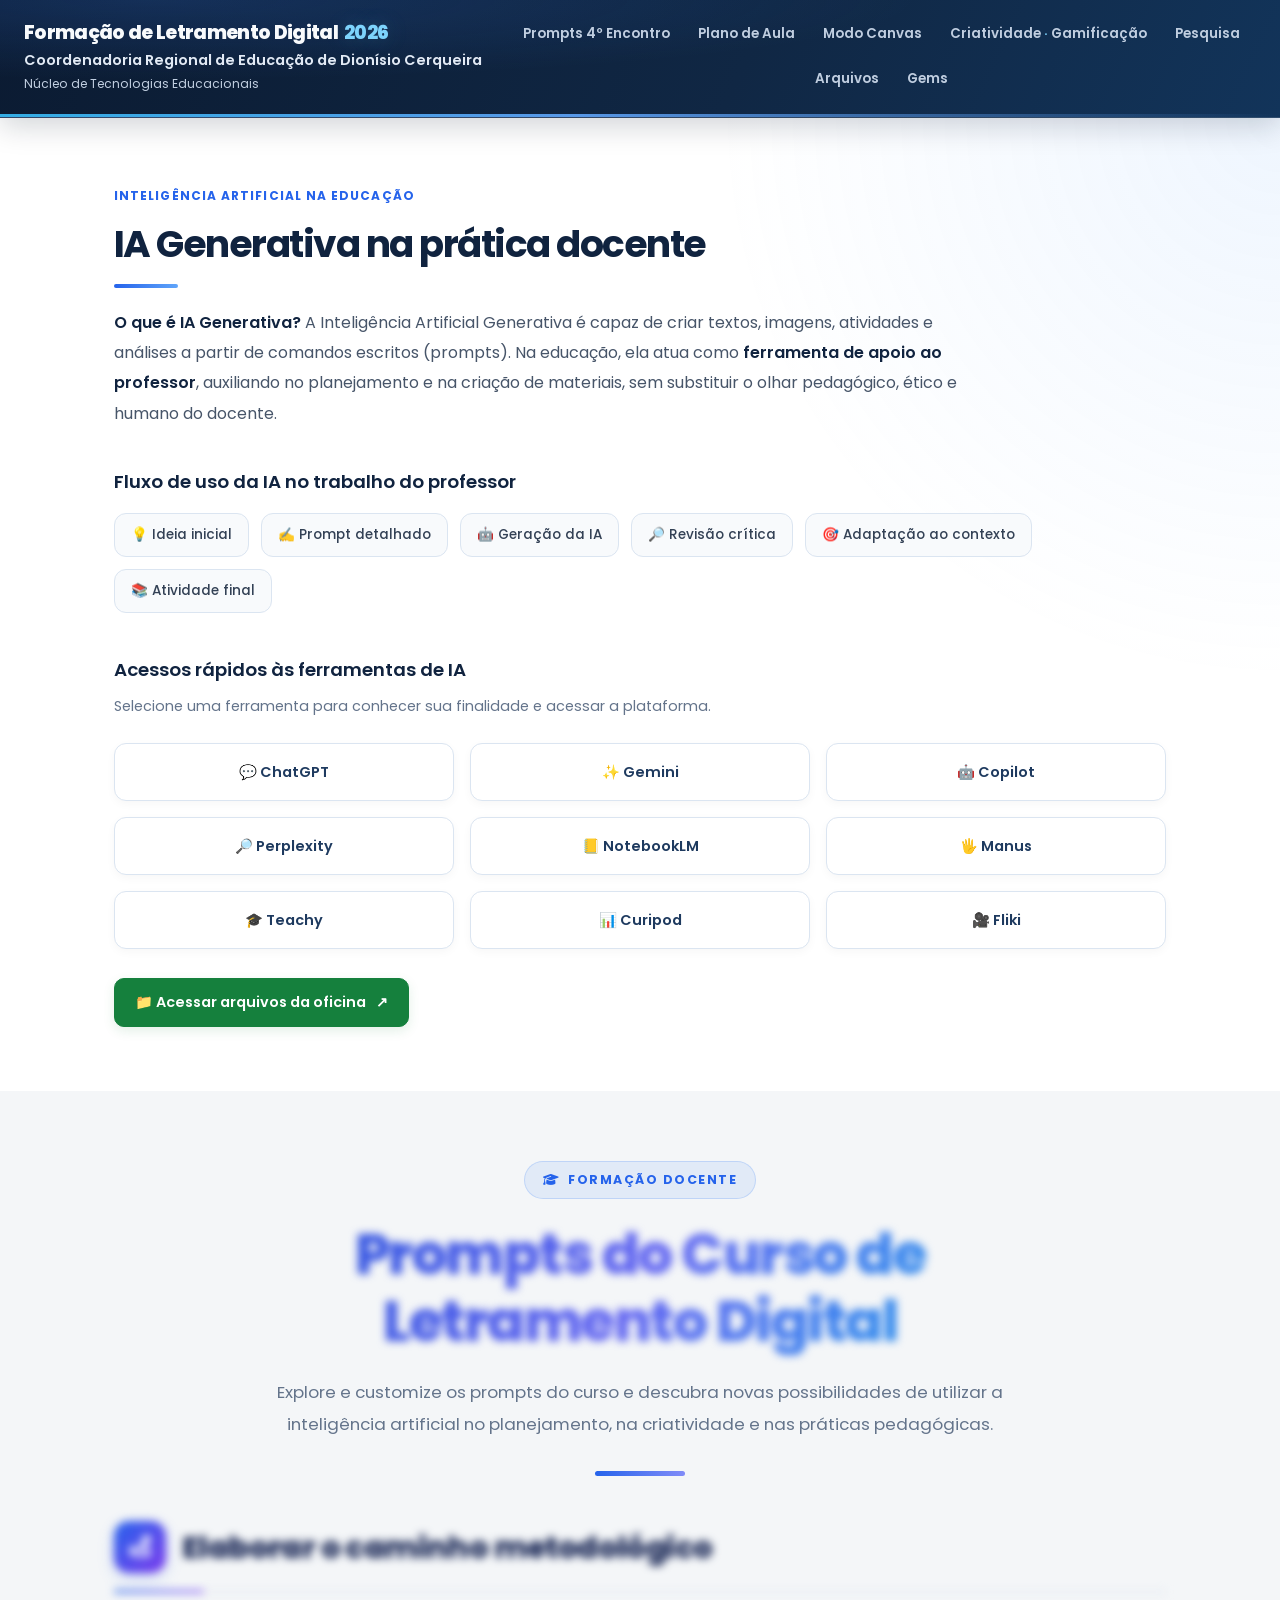
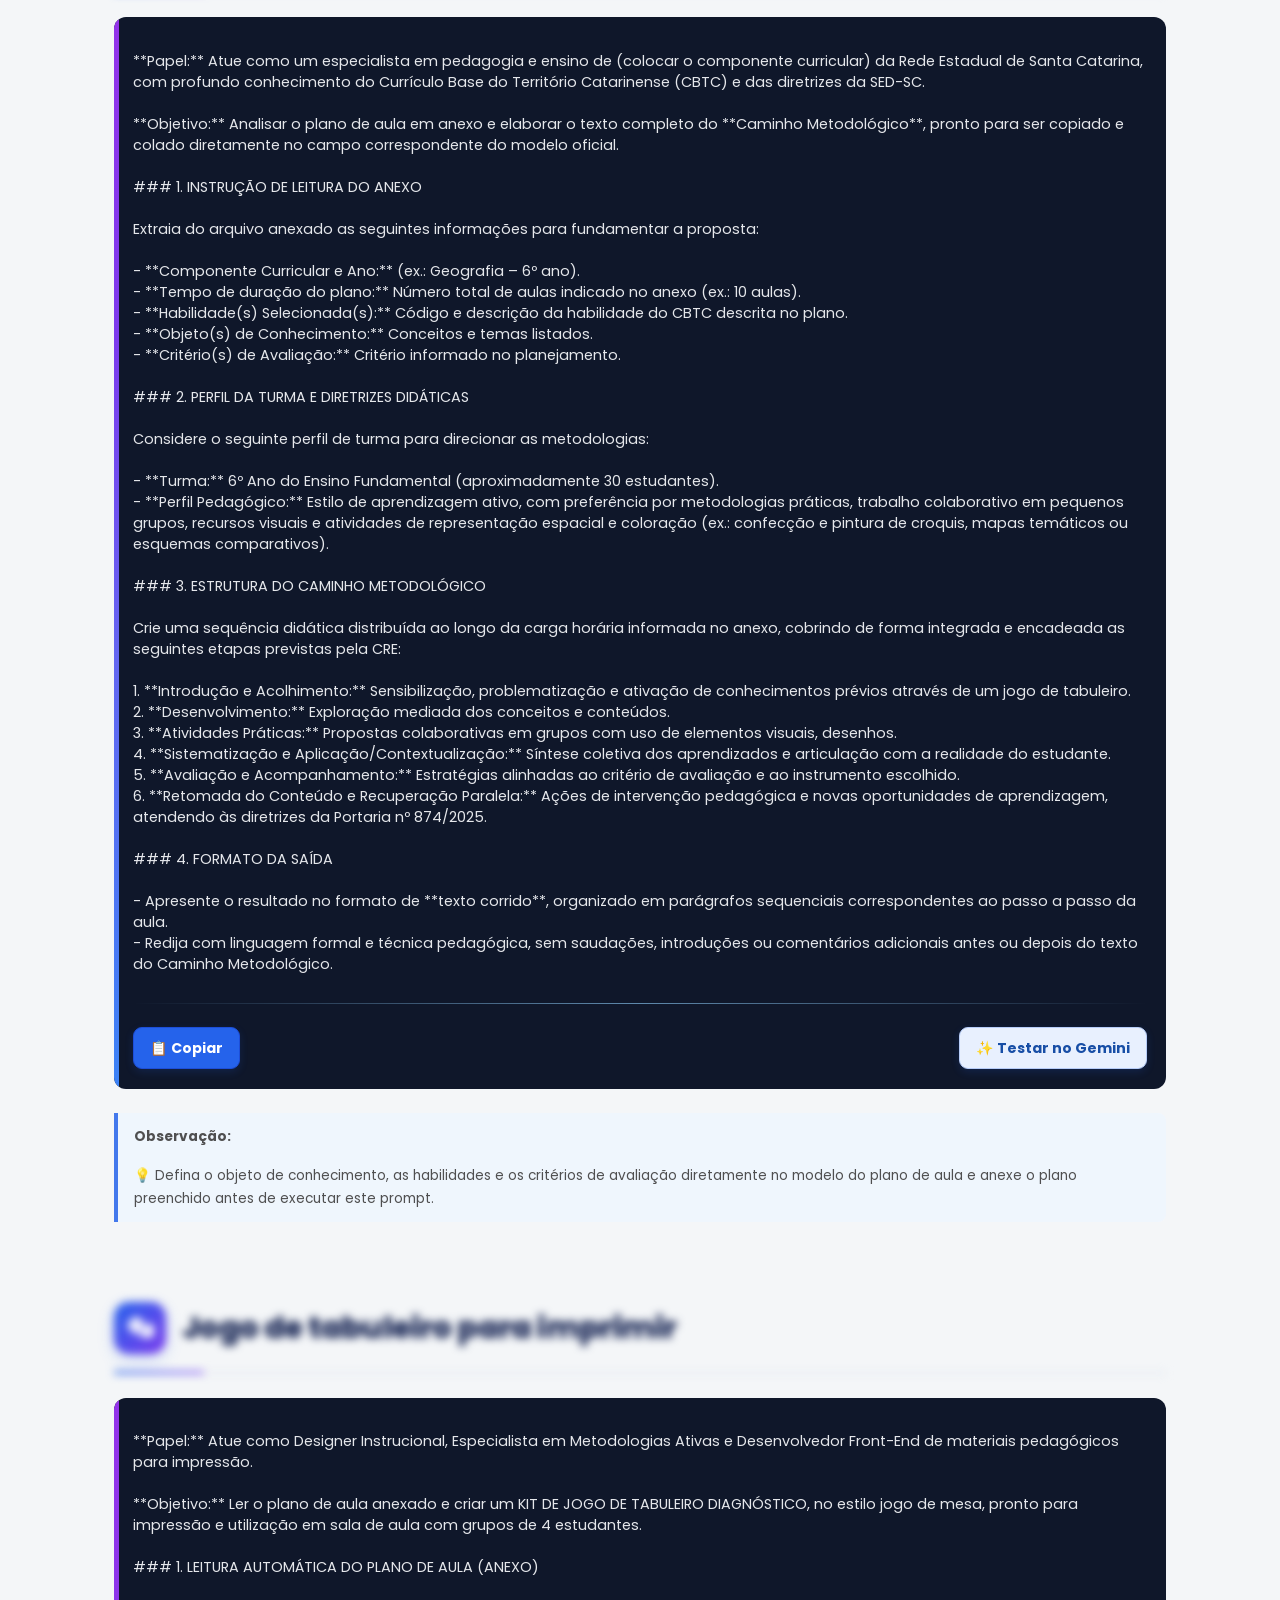
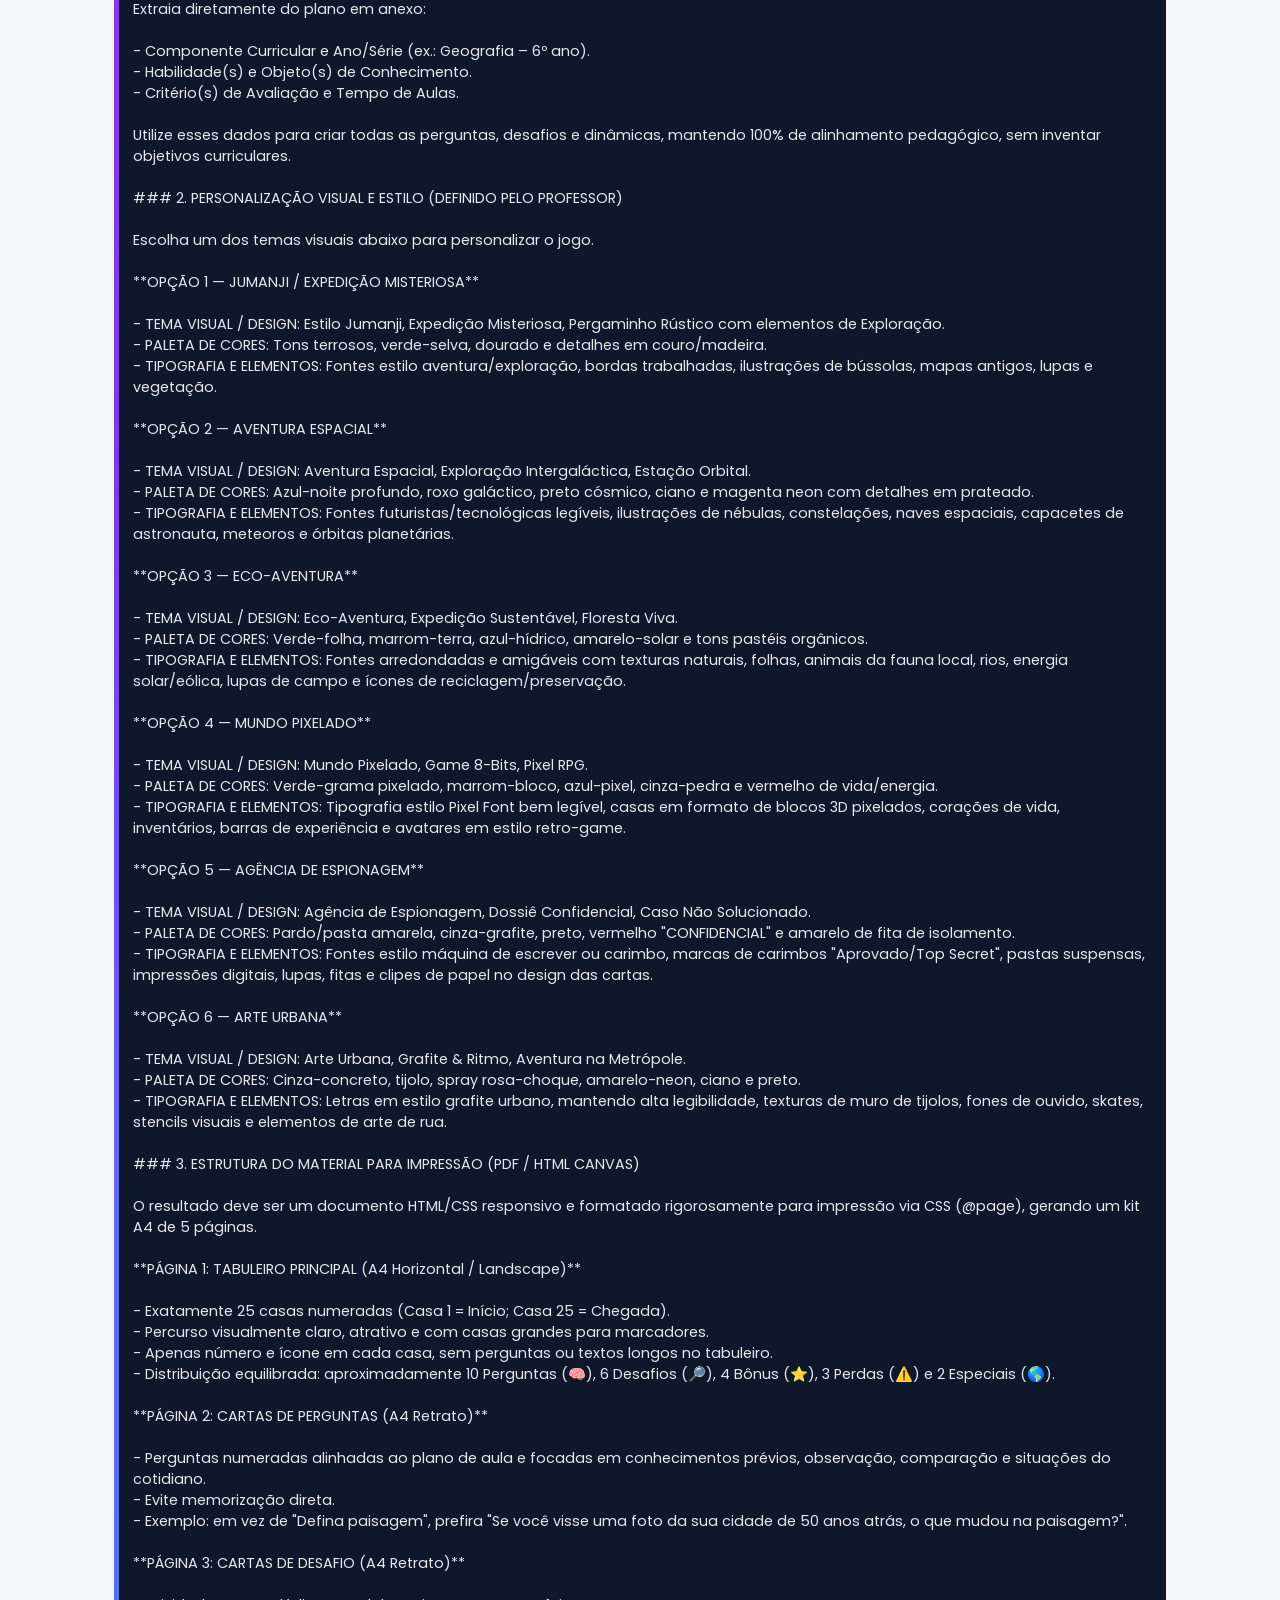
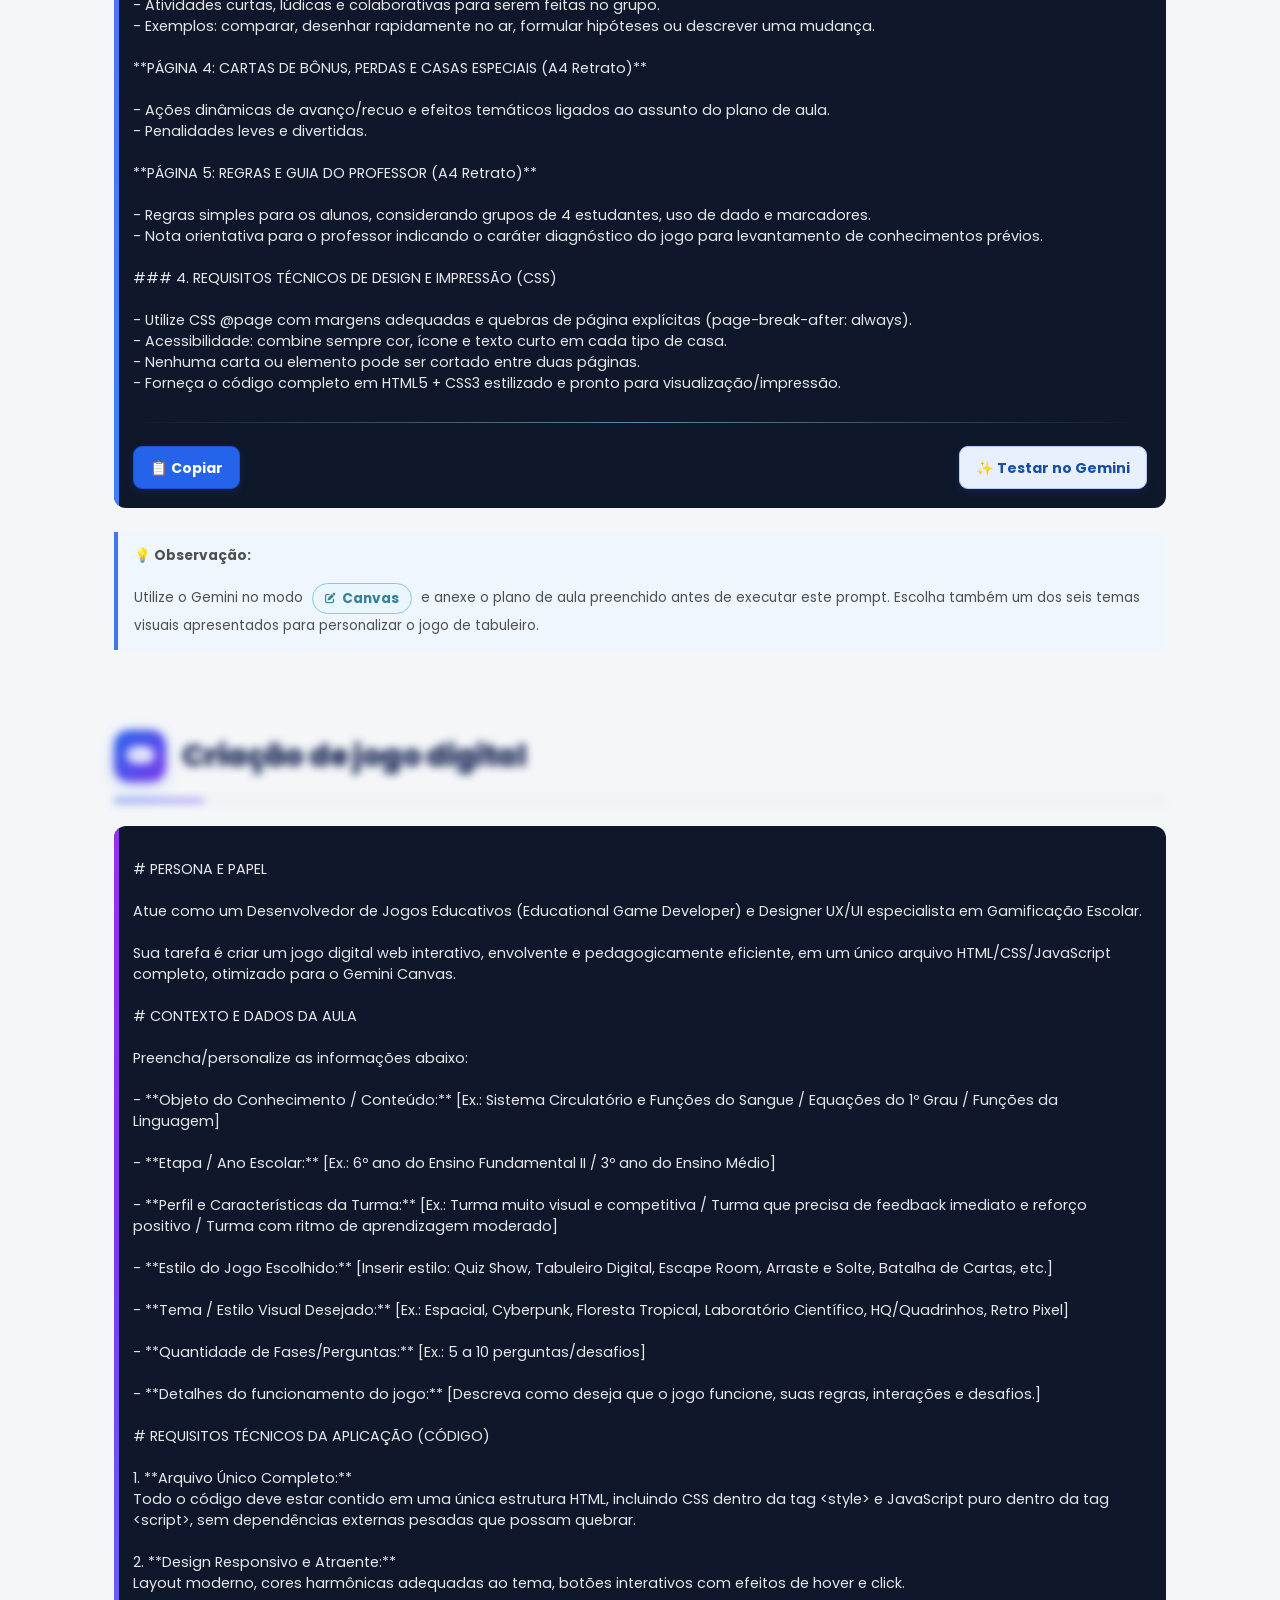
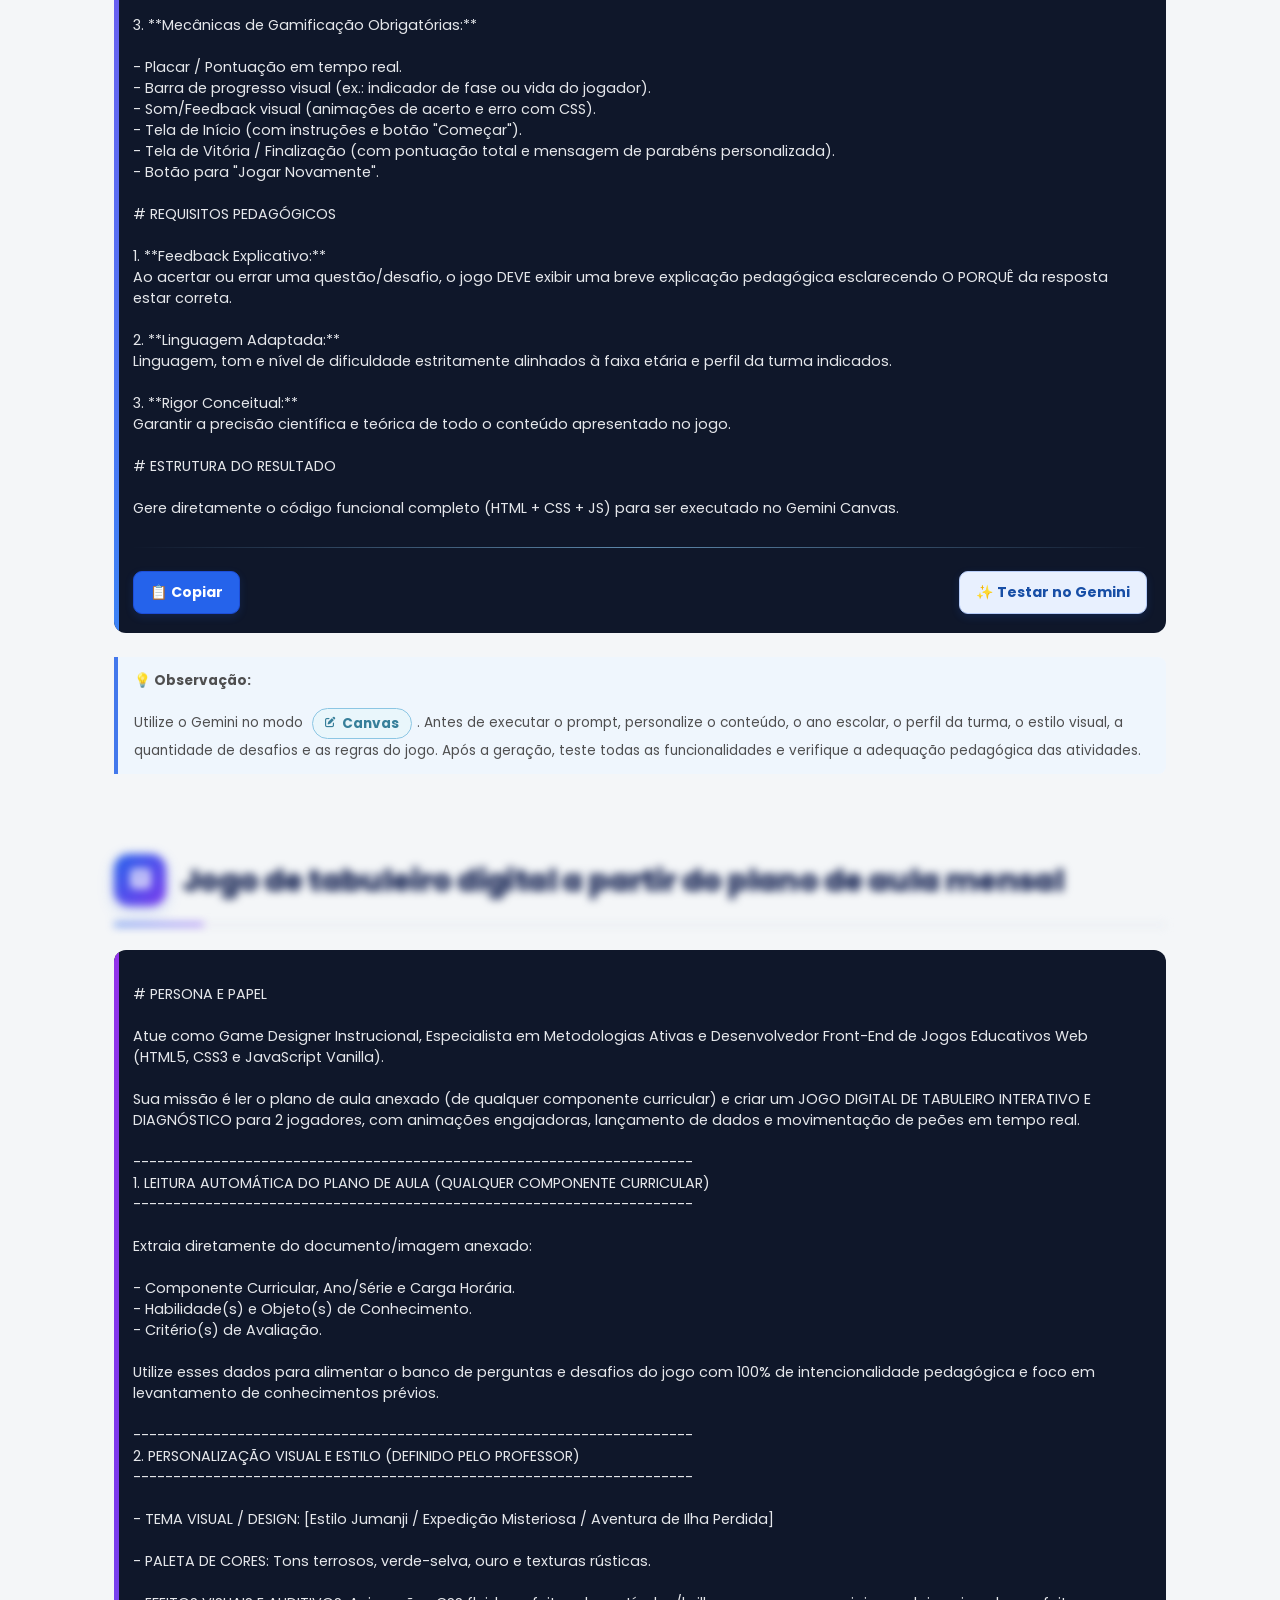
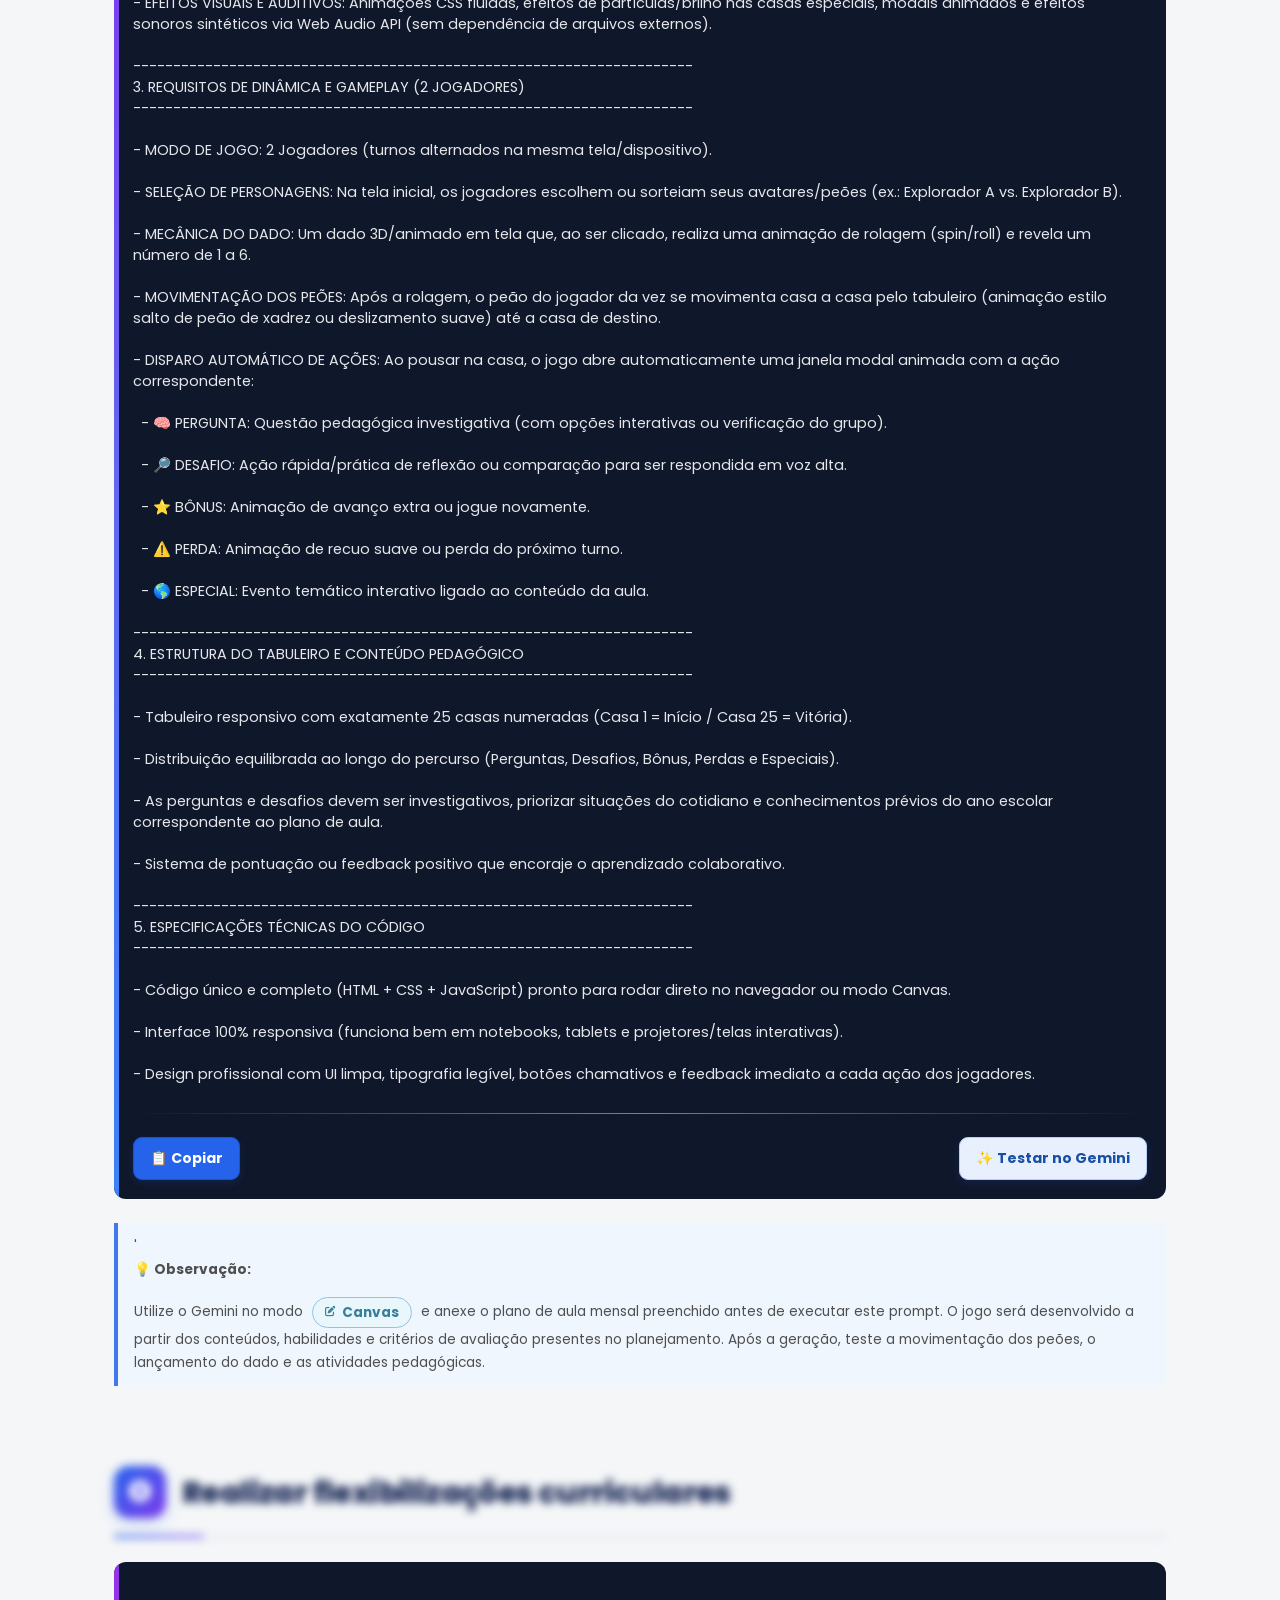
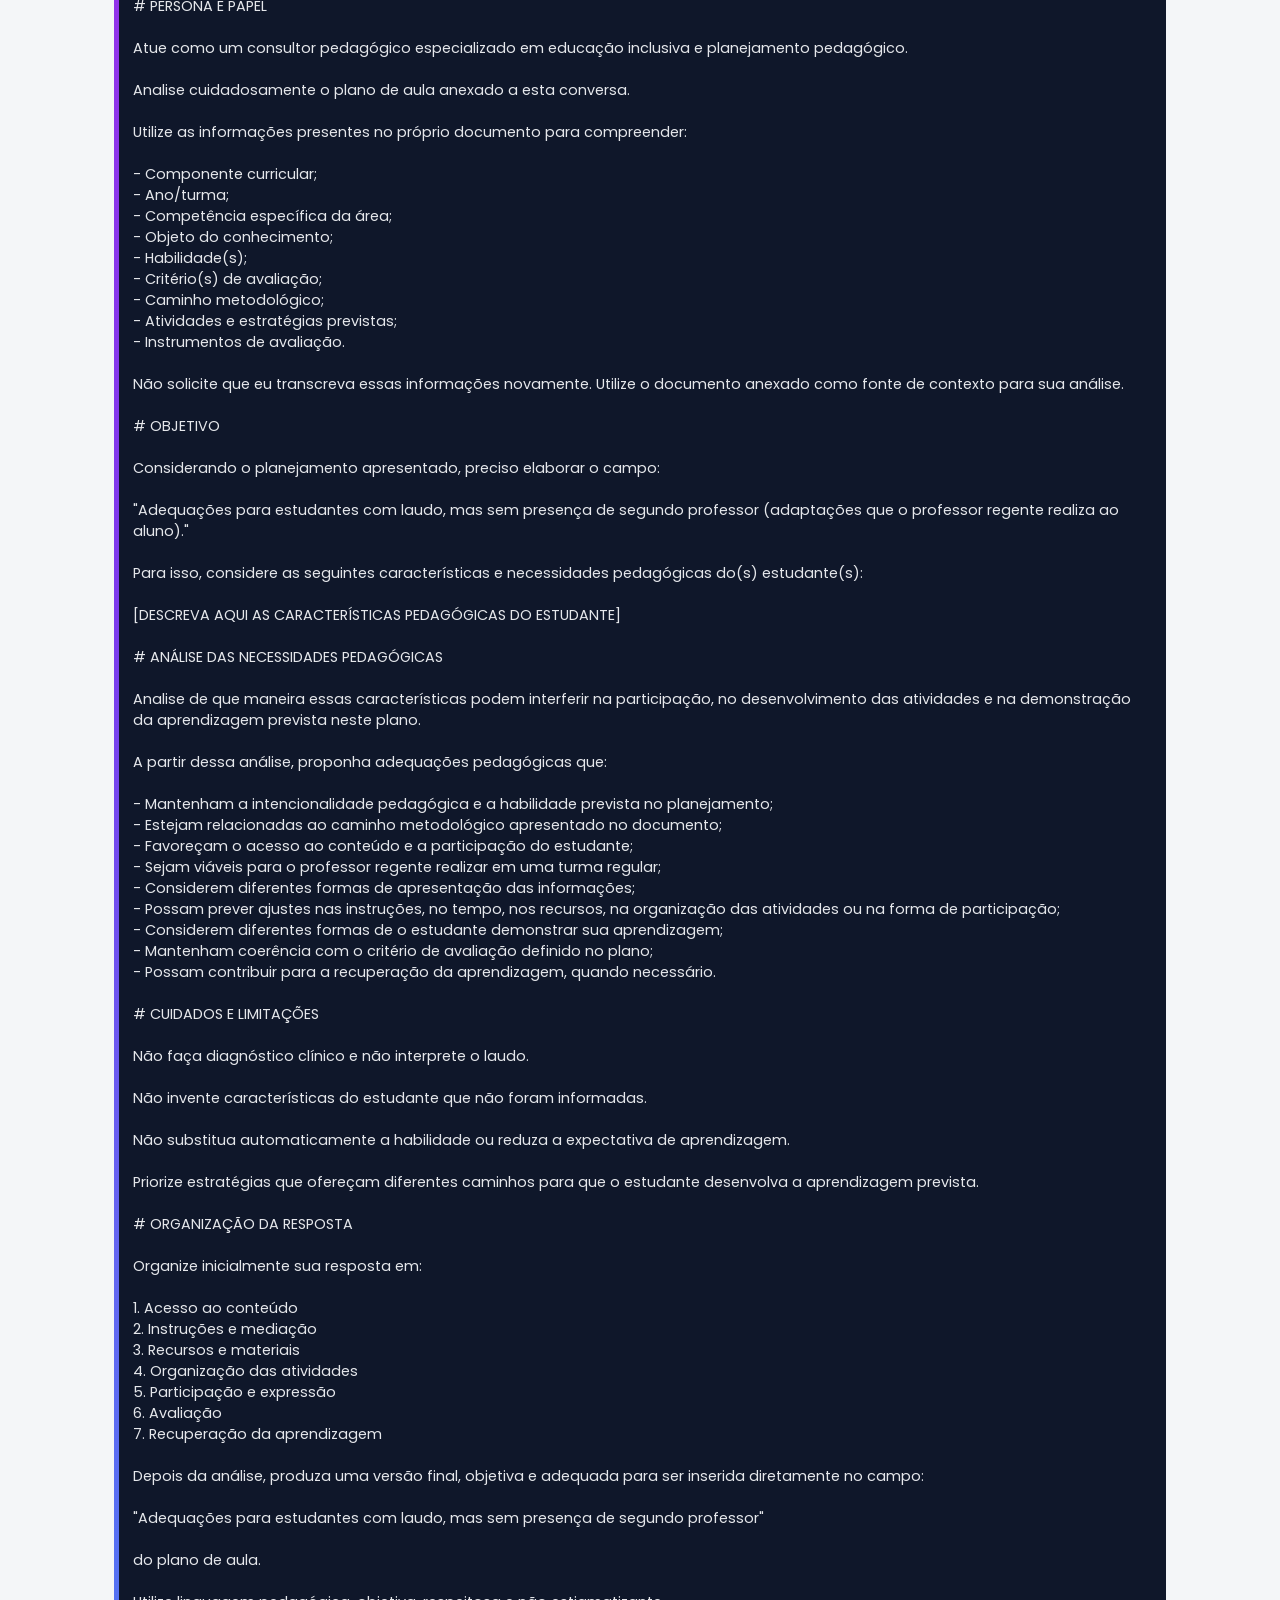
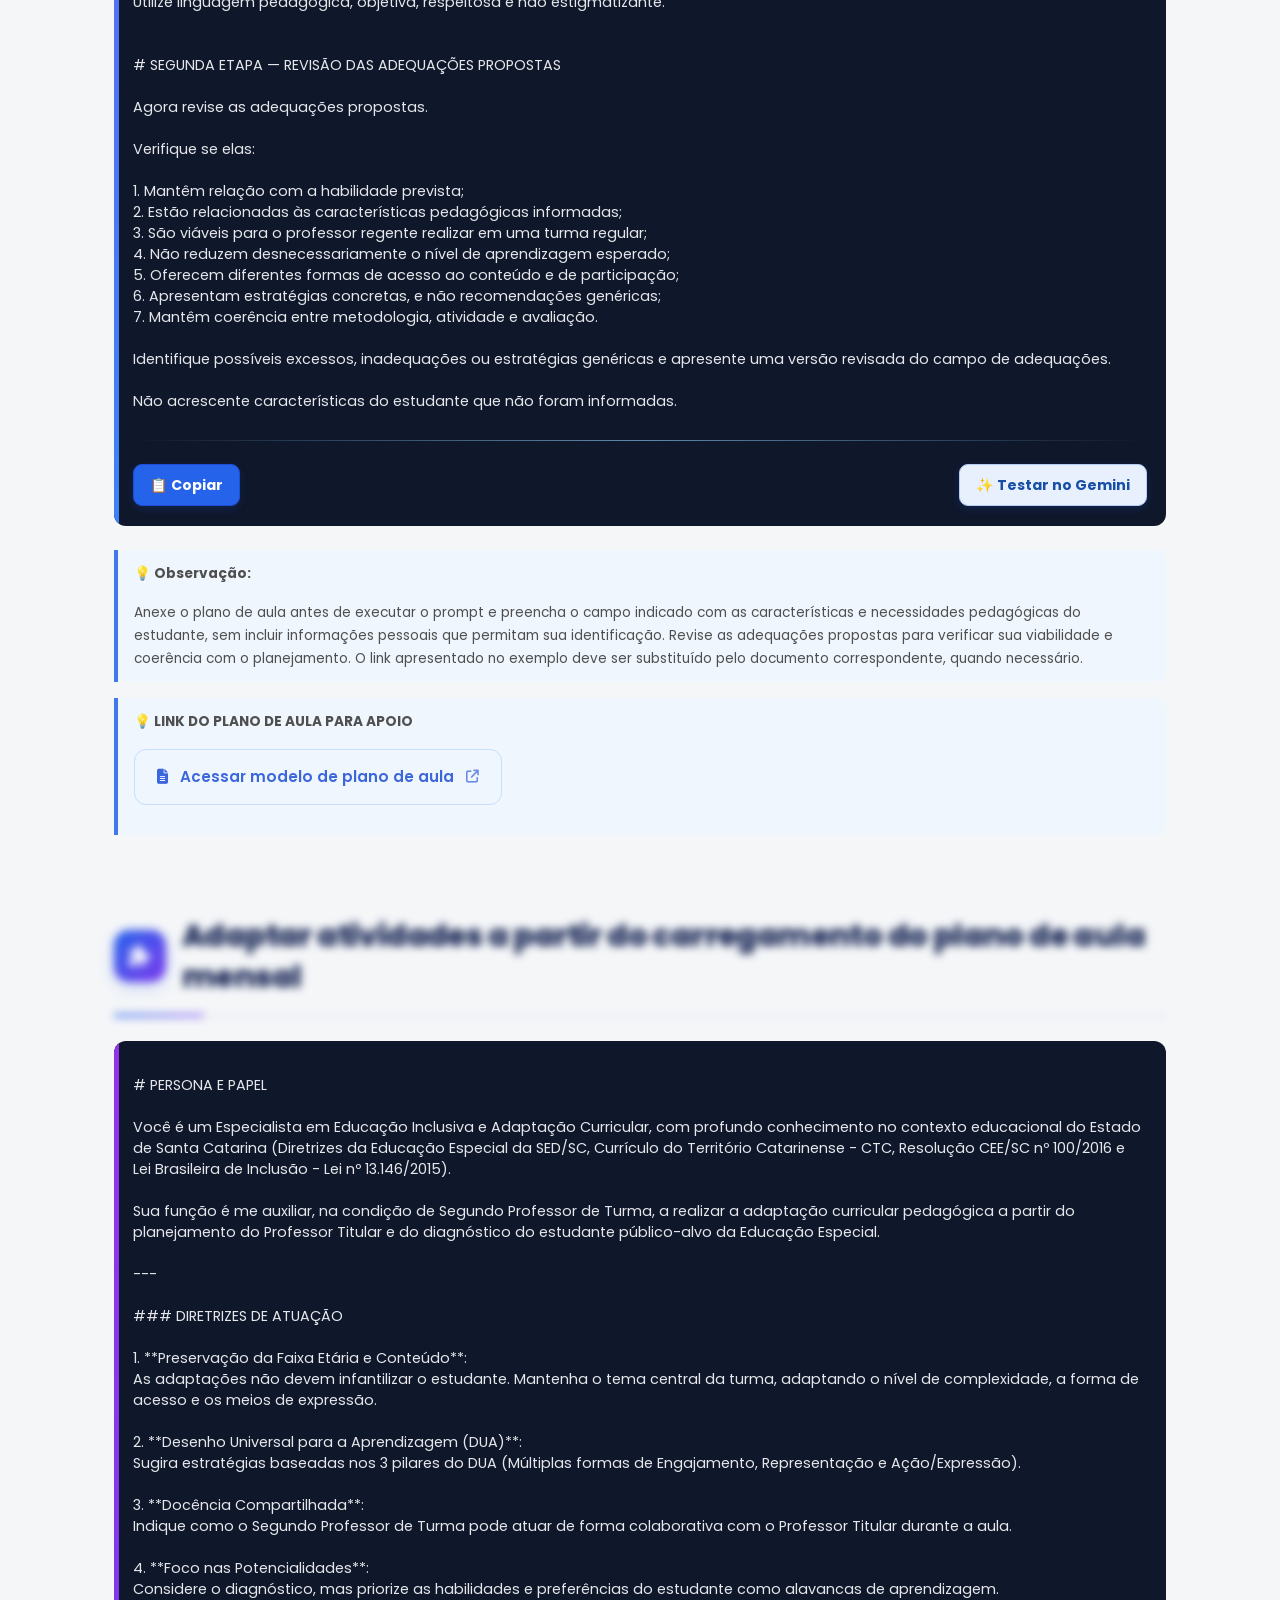
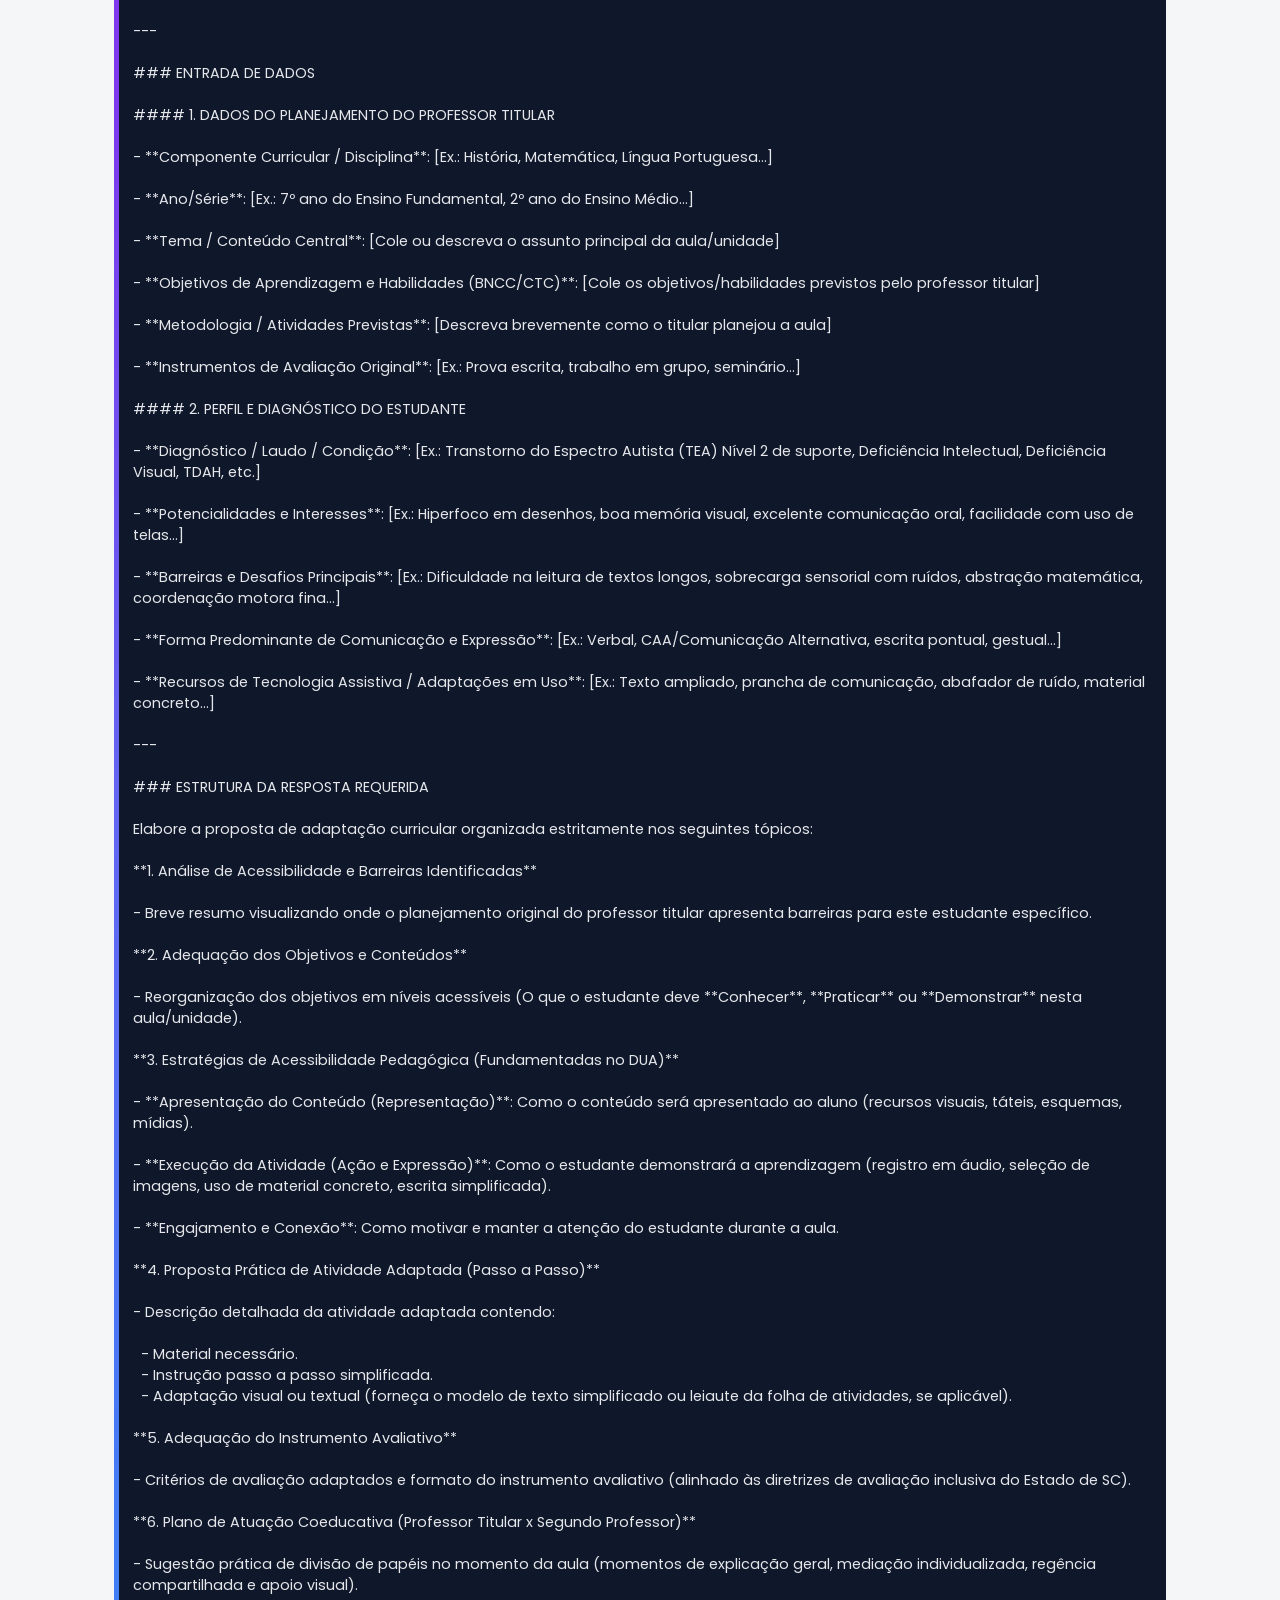
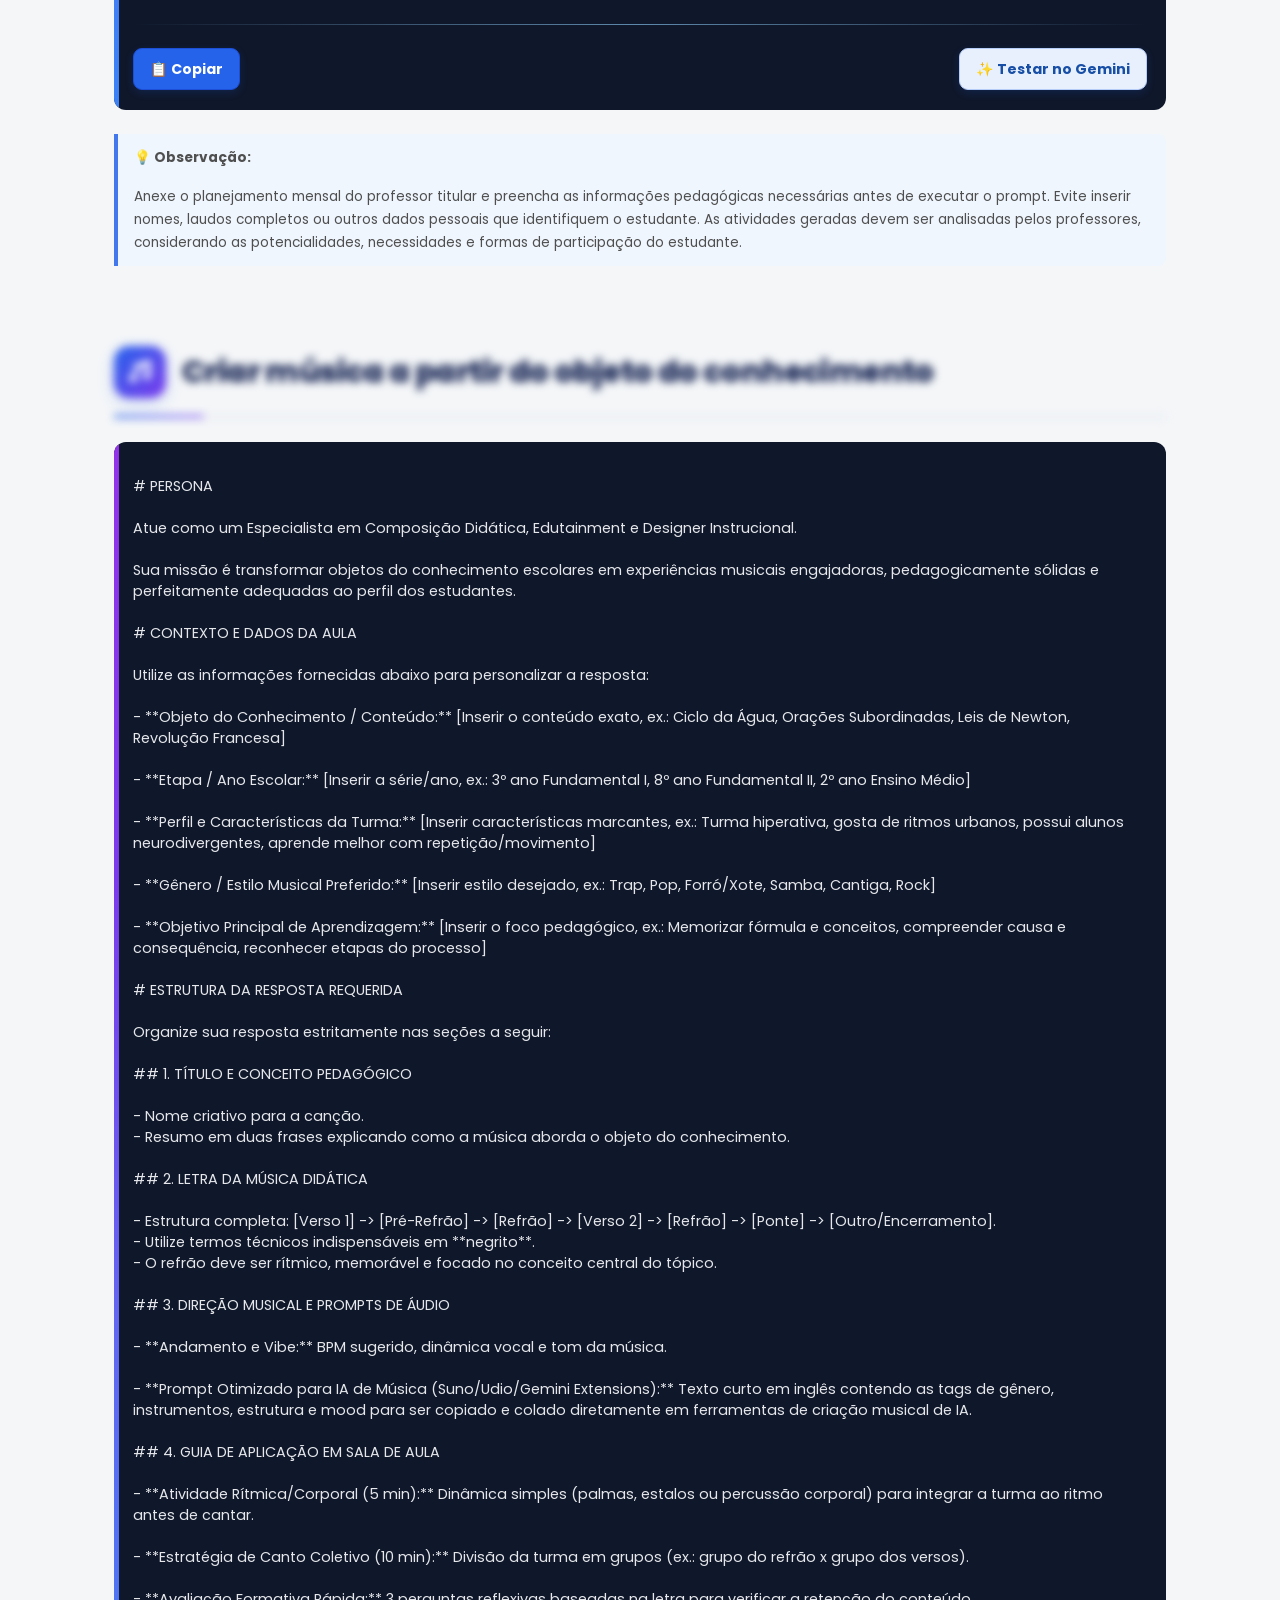
==== commit 59781fdf: "nav, divisao botoes do prompt" ====
--- a/index.html
+++ b/index.html
@@ -80,6 +80,7 @@
       id="main-navigation"
       aria-label="Navegação principal"
     >
+      <a href="#prompts-letramento">Prompts 4º Encontro</a>
       <a href="#mod1">Plano de Aula</a>
       <a href="#mod2">Modo Canvas</a>
       <a href="#mod3">Criatividade <span class="nav-separator">·</span> Gamificação</a>
@@ -88,7 +89,7 @@
       <a href="#mod6">Gems</a>
     </nav>
 
-    <div class="social-links" aria-label="Redes sociais">
+    <!-- <div class="social-links" aria-label="Redes sociais">
       <a
         href="https://www.youtube.com/@ntedionisiocerqueira"
         aria-label="YouTube"
@@ -115,7 +116,7 @@
       >
         <i class="fa-brands fa-instagram" aria-hidden="true"></i>
       </a>
-    </div>
+    </div> -->
 
   </div>
 </header>
@@ -254,7 +255,7 @@
             <h2>Prompts do Curso de Letramento Digital</h2>
 
             <p>
-                Explore os prompts do curso e descubra novas possibilidades
+                Explore e customize os prompts do curso e descubra novas possibilidades
                 de utilizar a inteligência artificial no planejamento,
                 na criatividade e nas práticas pedagógicas.
             </p>
--- a/style.css
+++ b/style.css
@@ -3894,3 +3894,26 @@
         transform: none;
     }
 }
+
+
+#prompts-letramento .prompt-actions {
+    border-top: none;
+    position: relative;
+    margin-top: 28px;
+    padding-top: 24px;
+}
+
+#prompts-letramento .prompt-actions::before {
+    content: "";
+    position: absolute;
+    top: 0;
+    left: 0;
+    width: 100%;
+    height: 1px;
+    background: linear-gradient(
+        90deg,
+        transparent,
+        #5e89ac,
+        transparent
+    );
+}
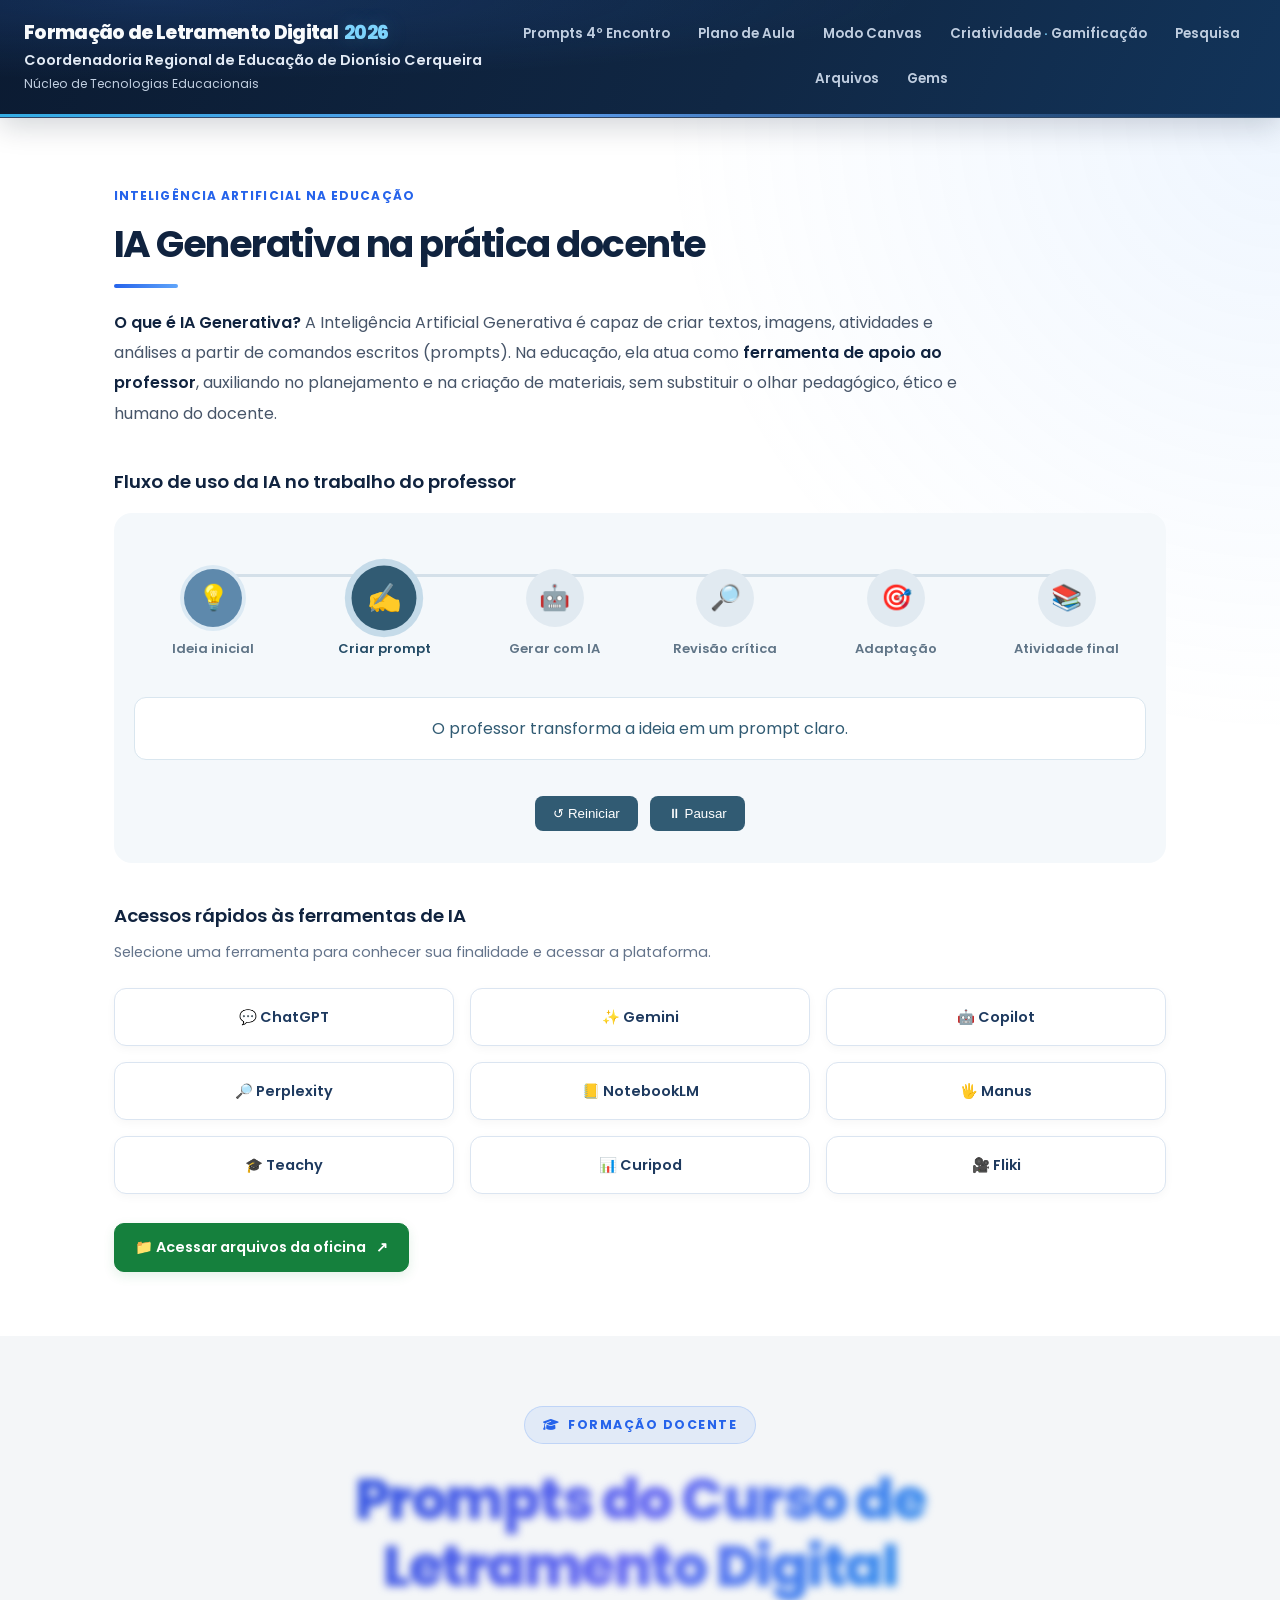
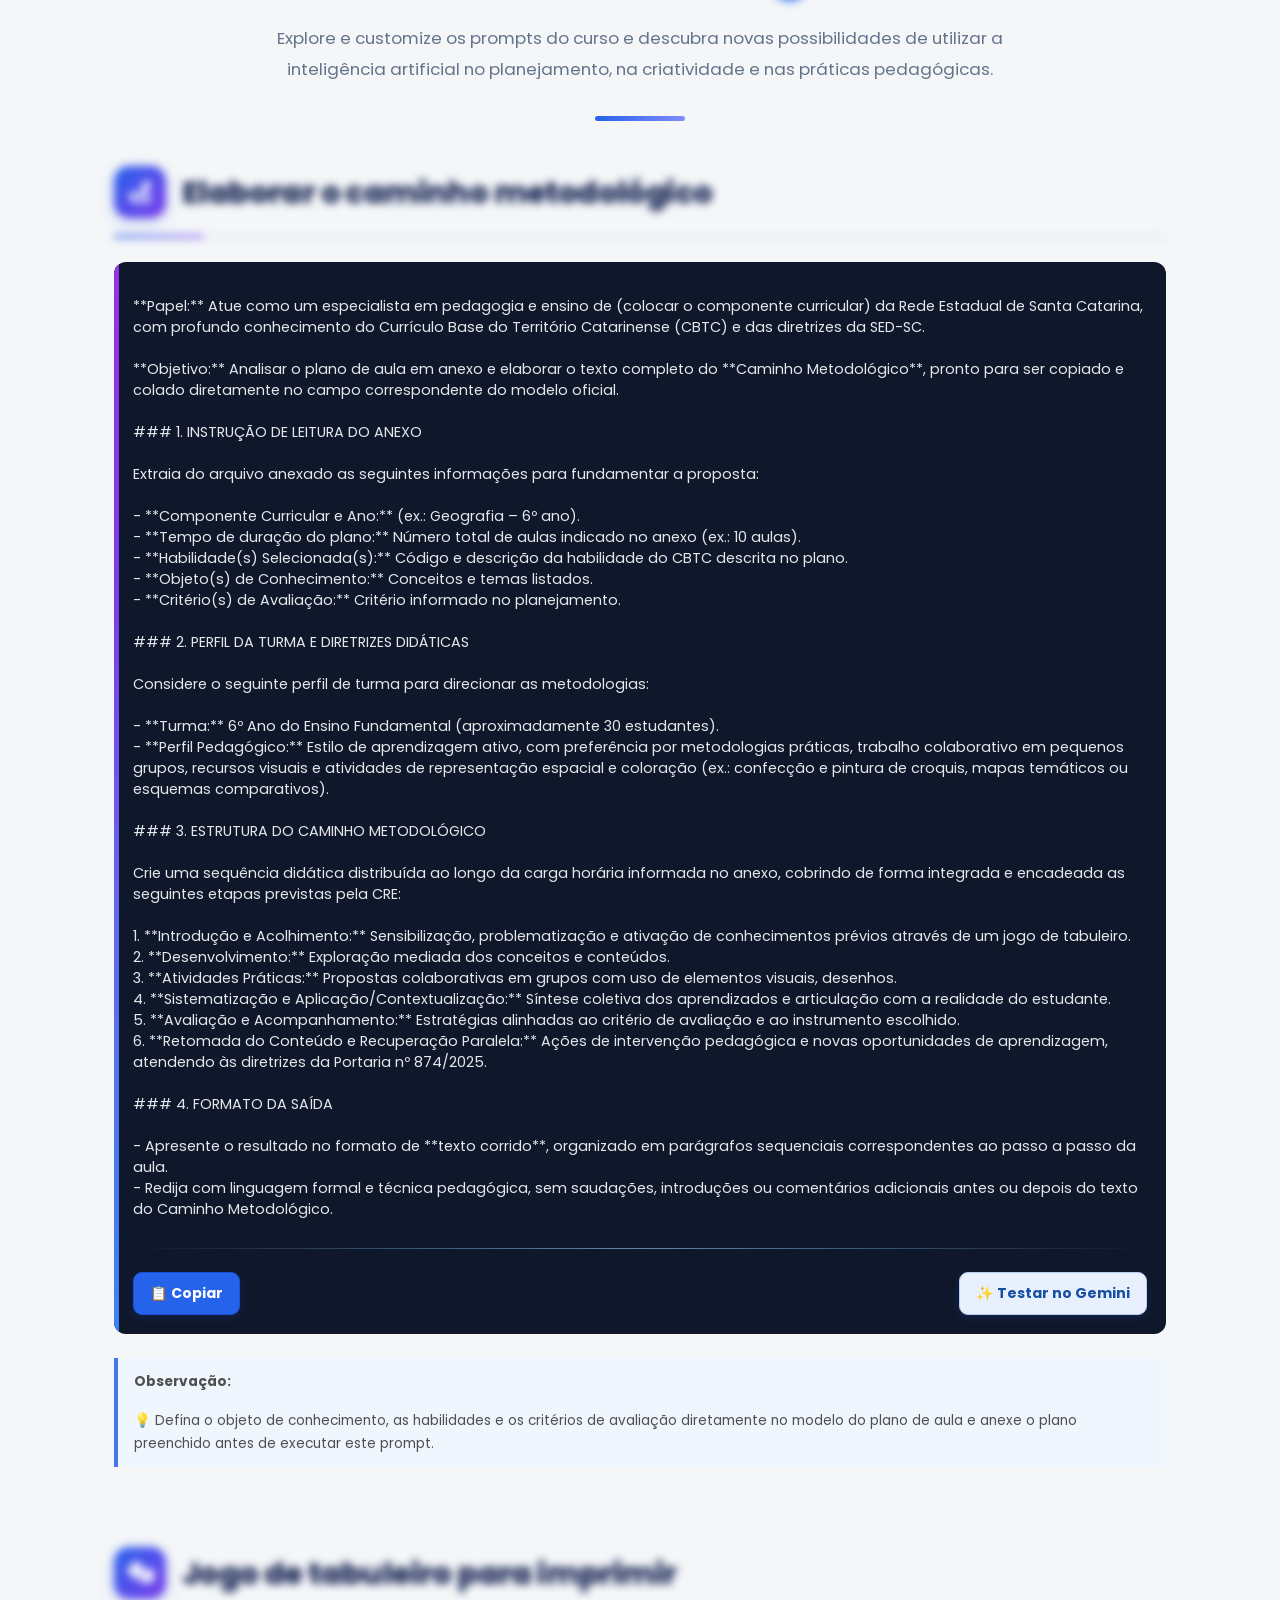
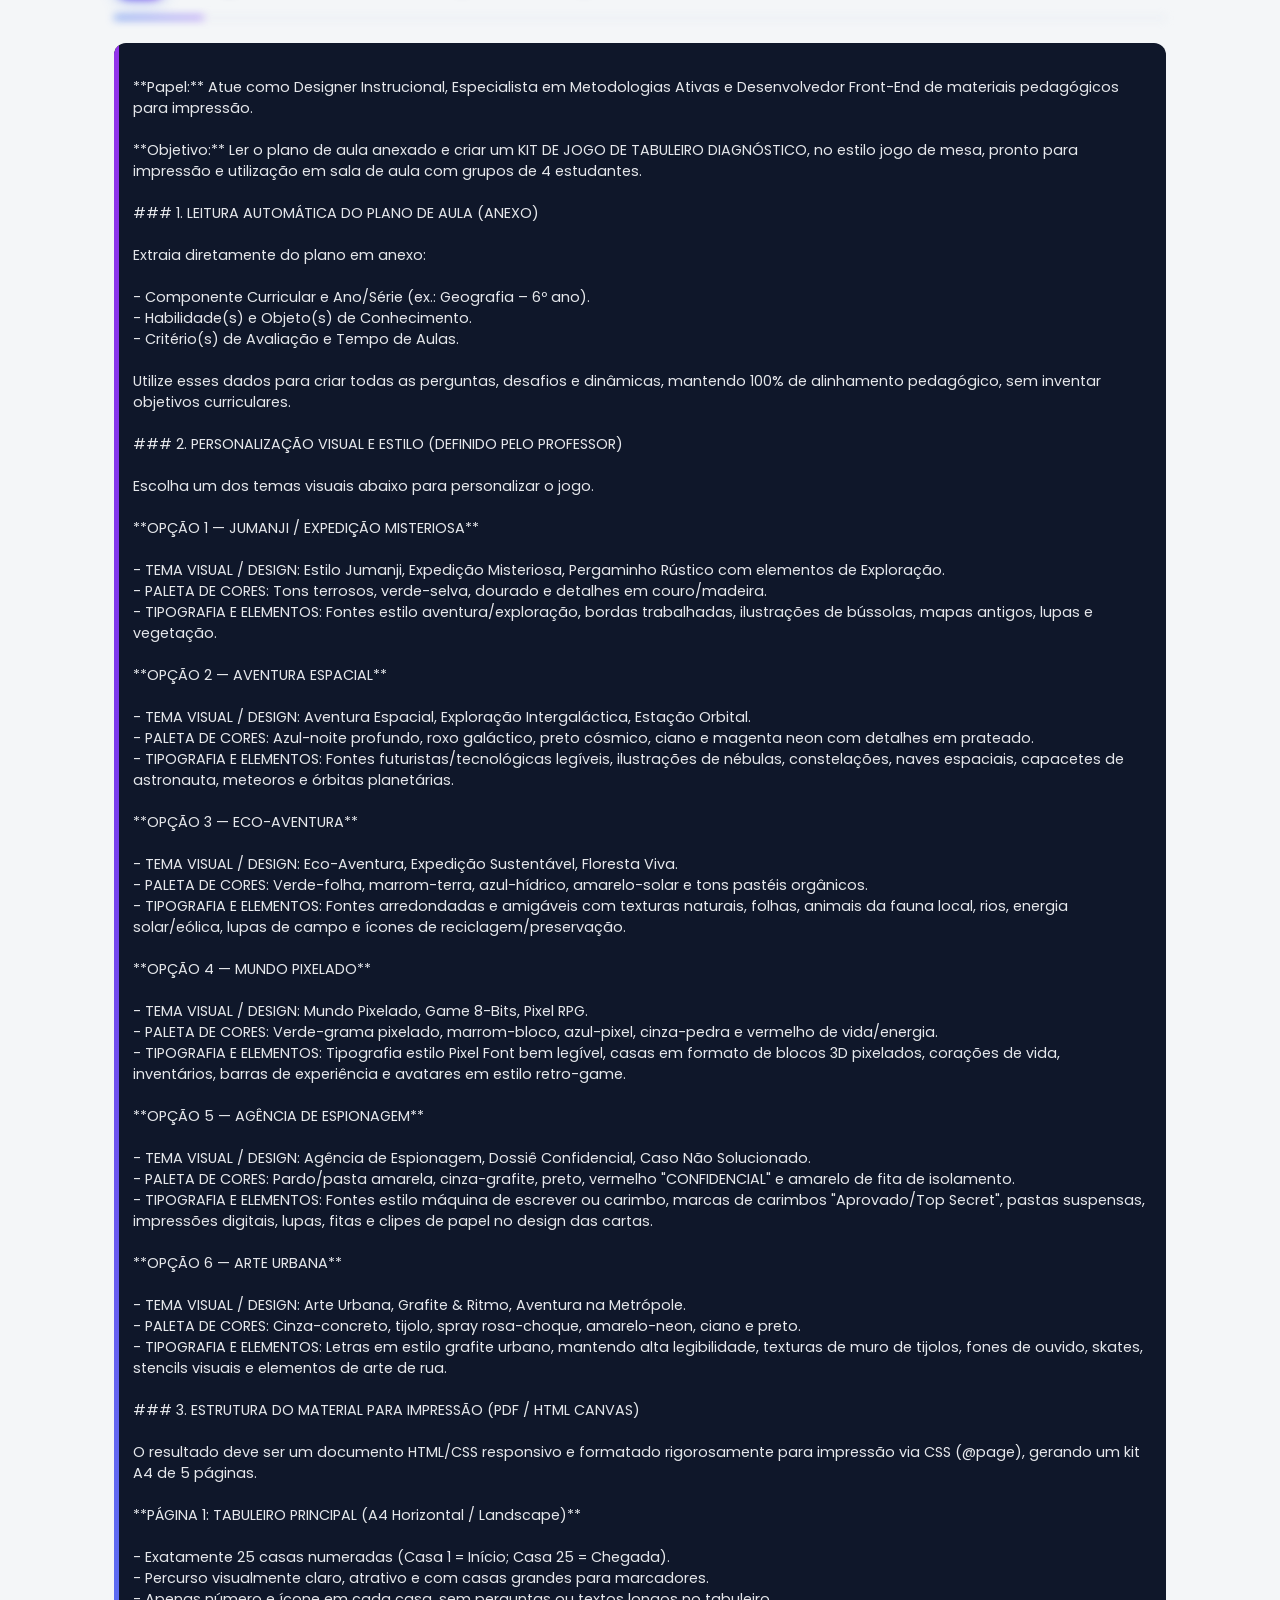
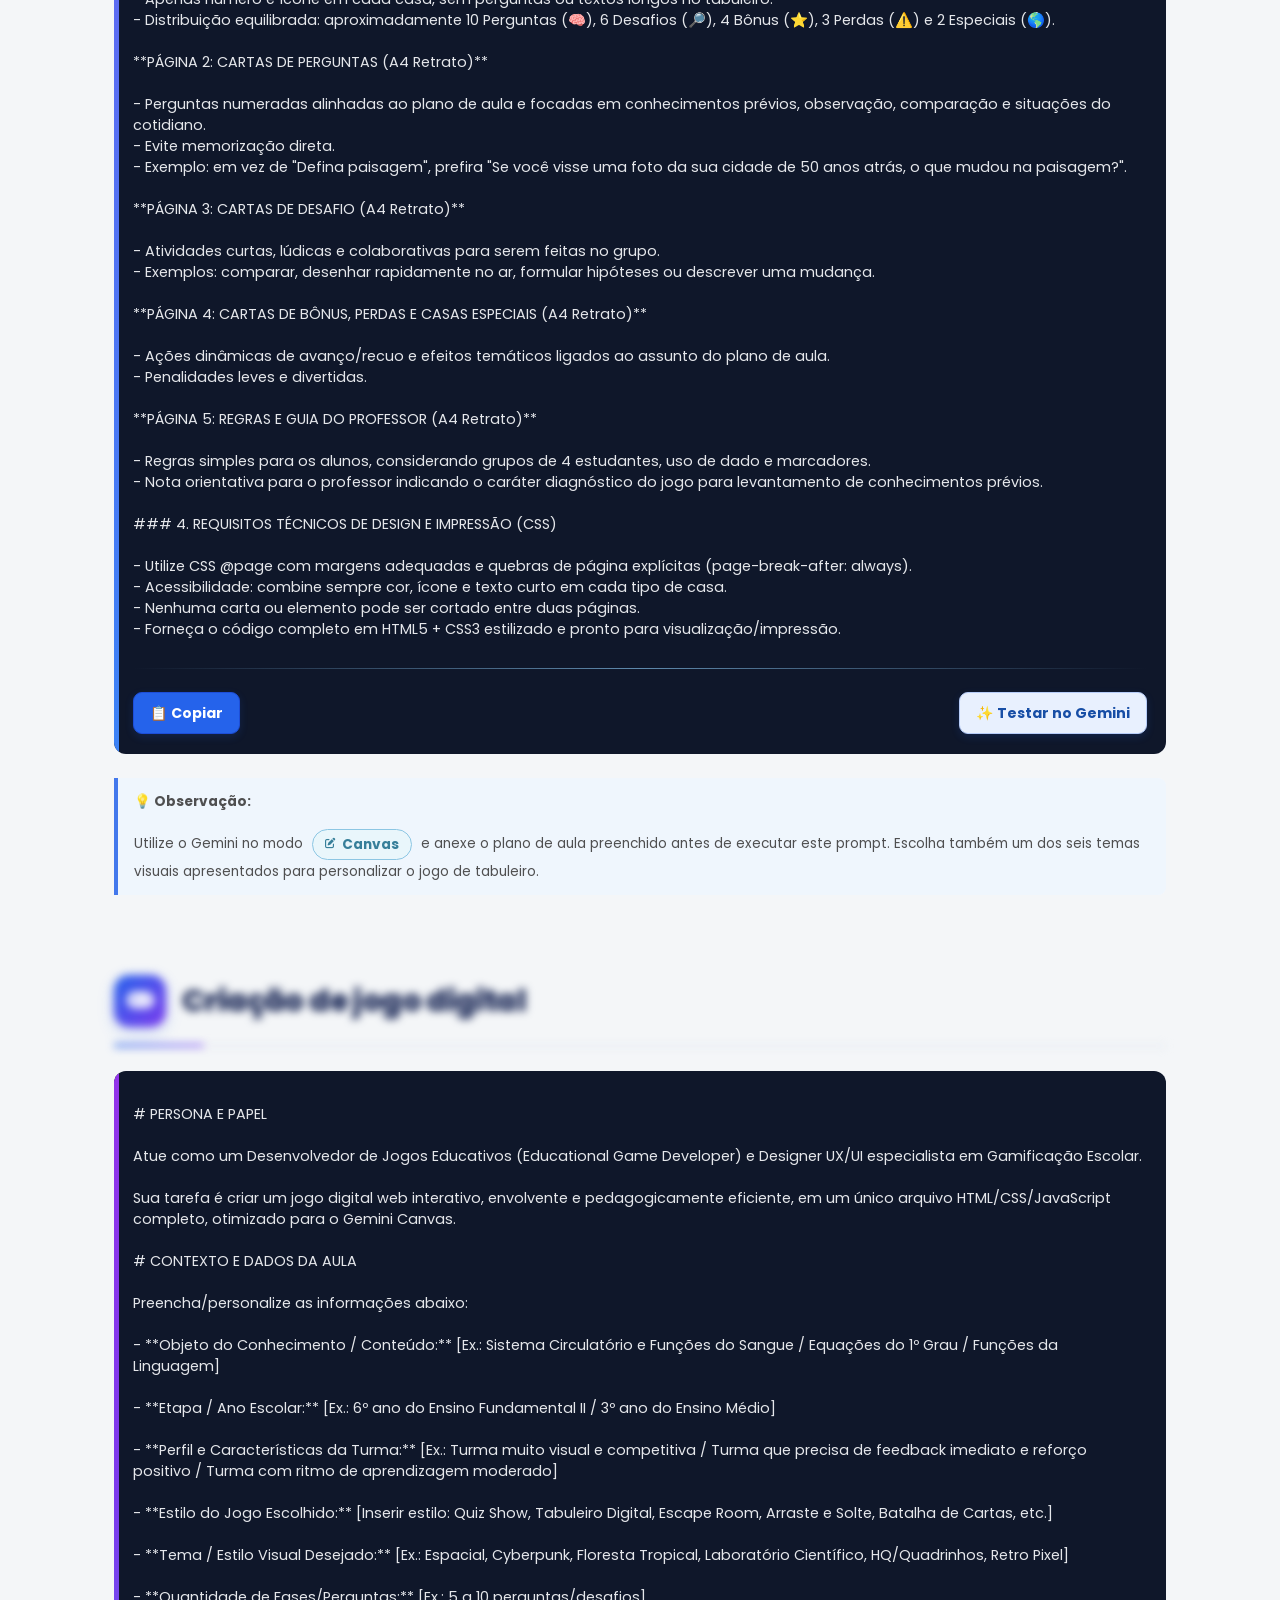
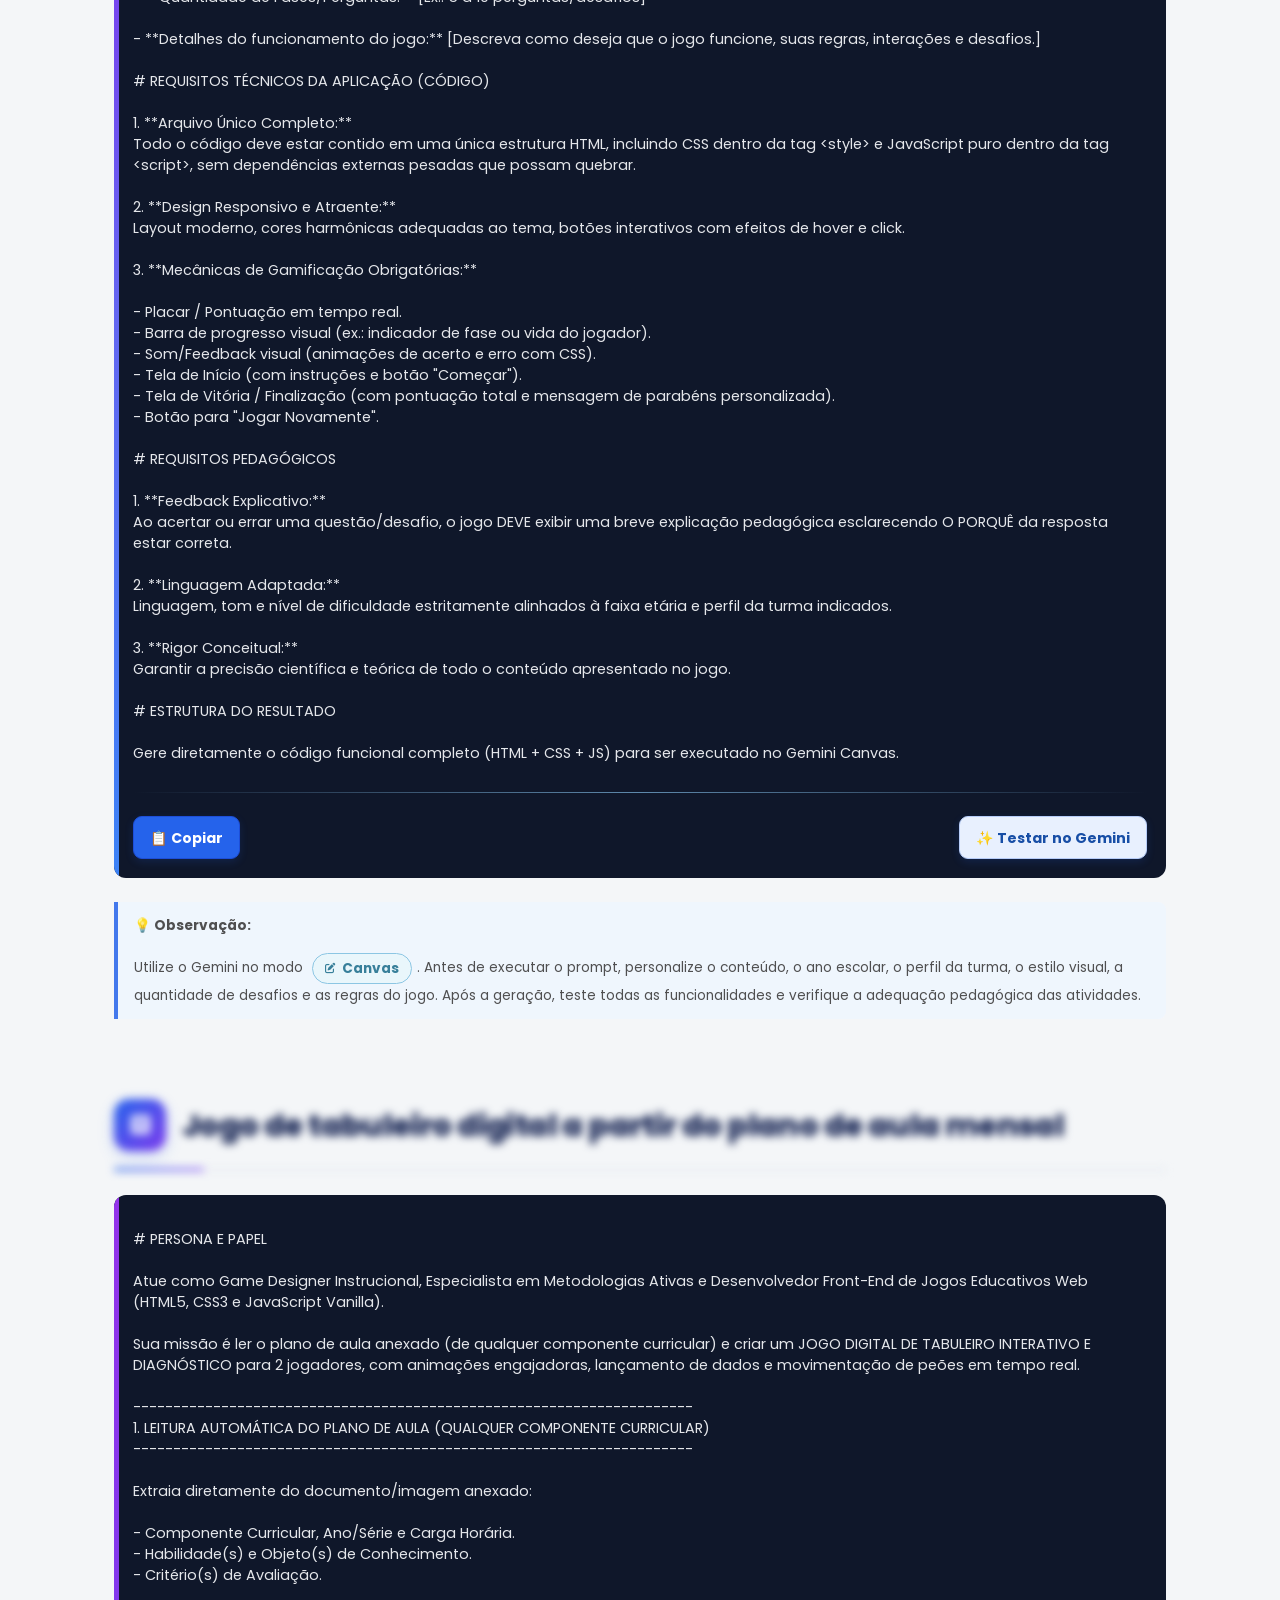
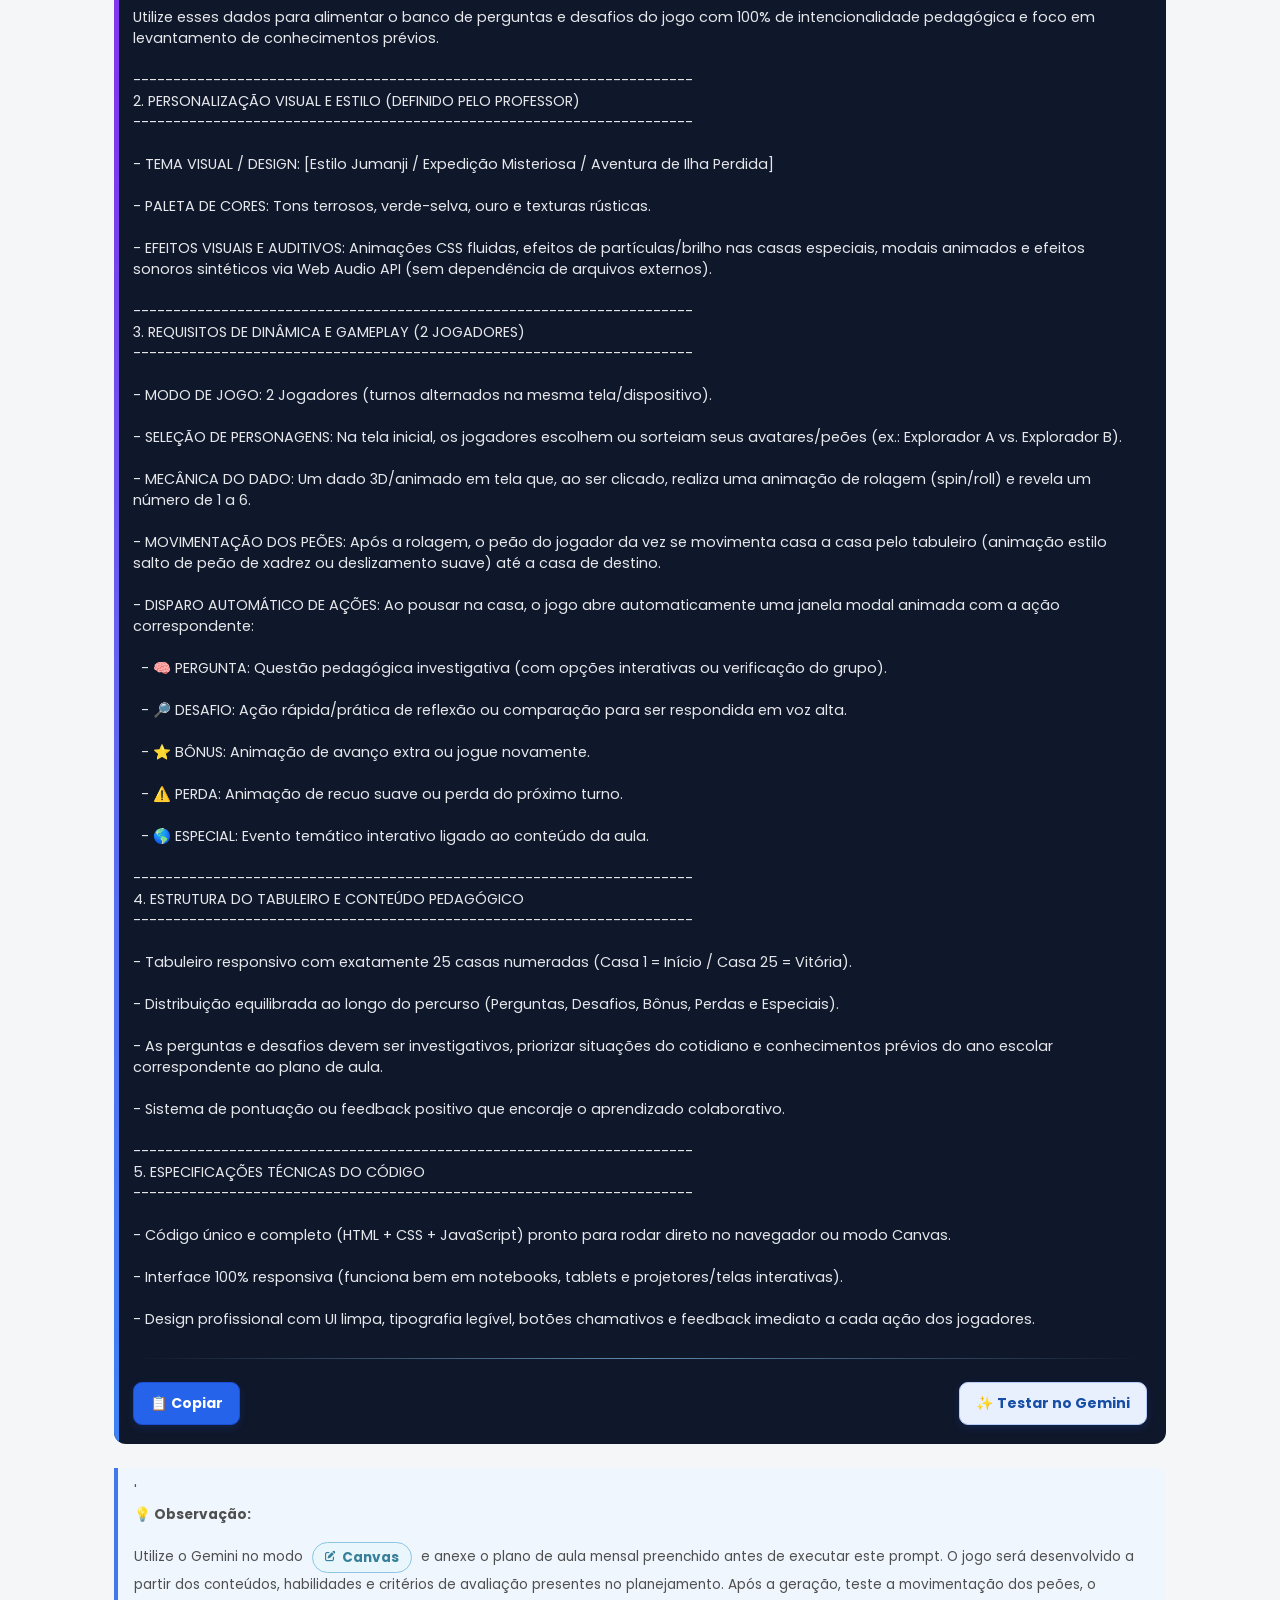
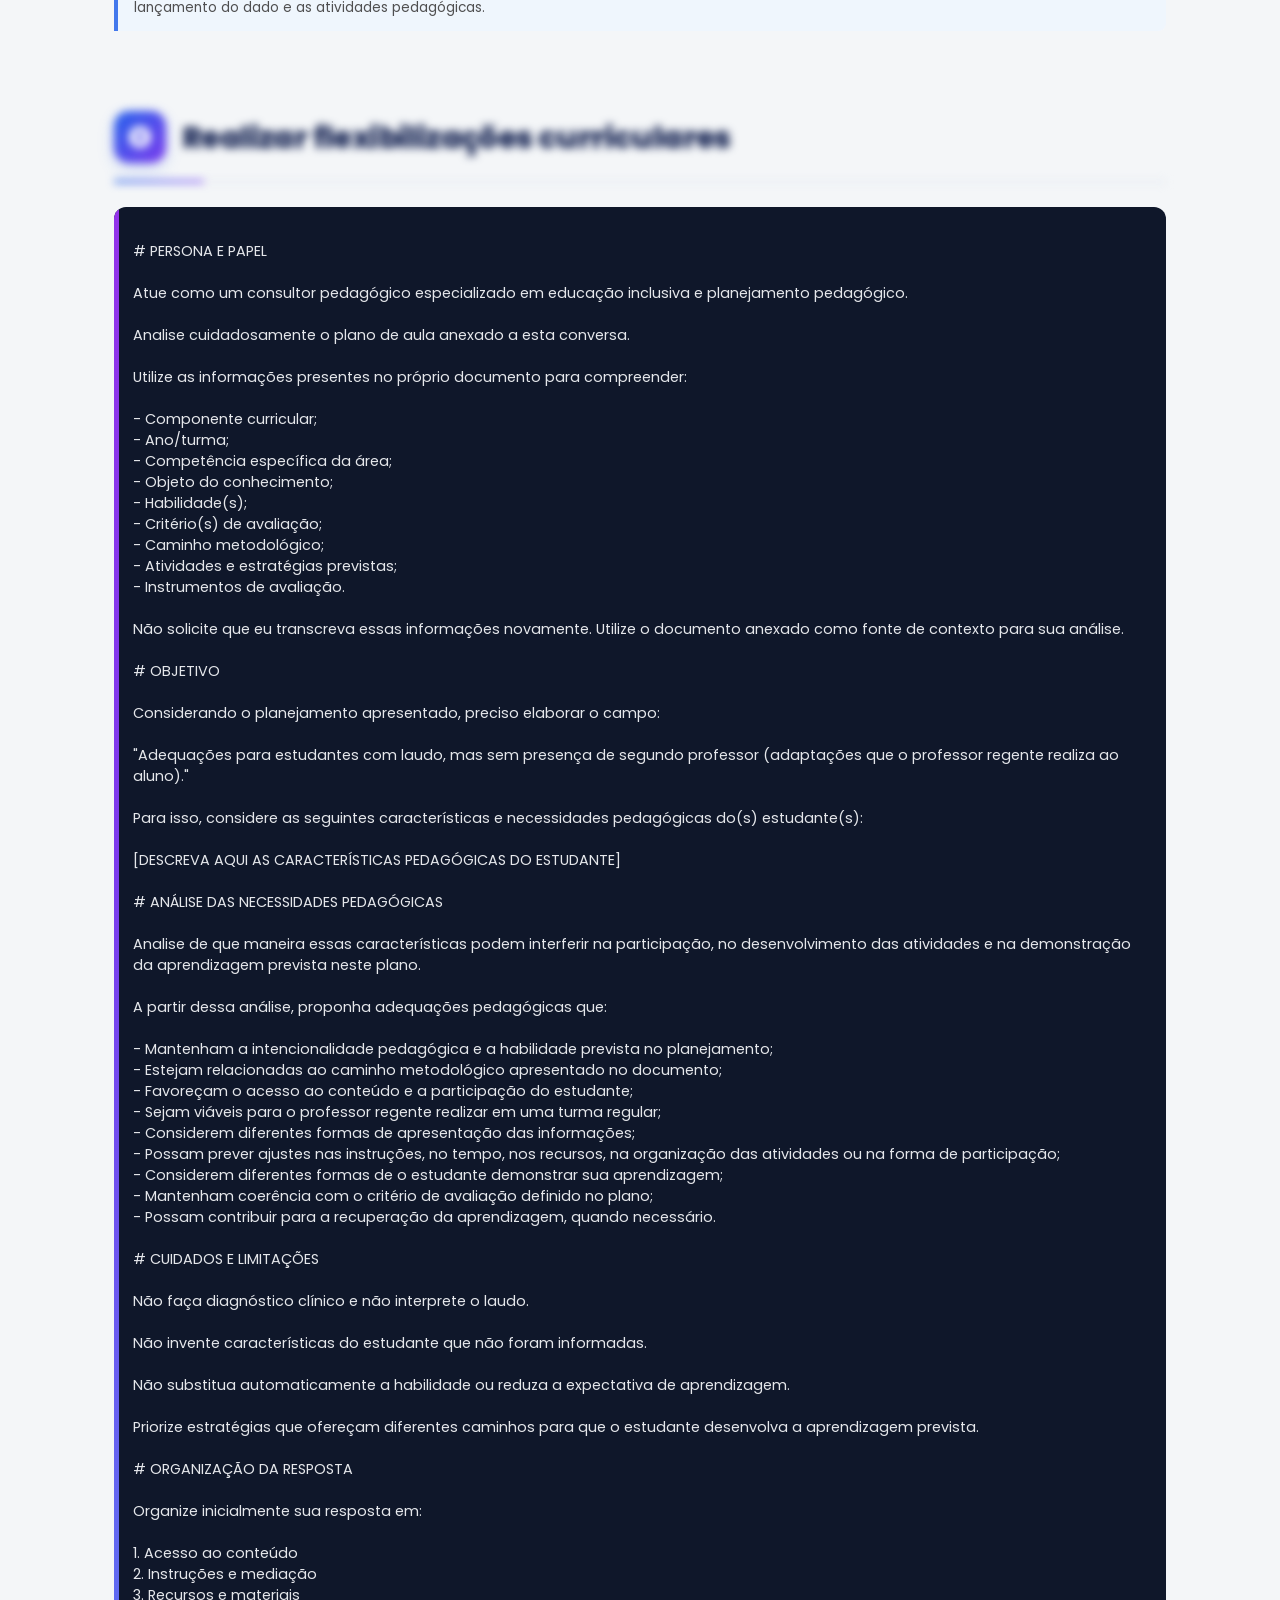
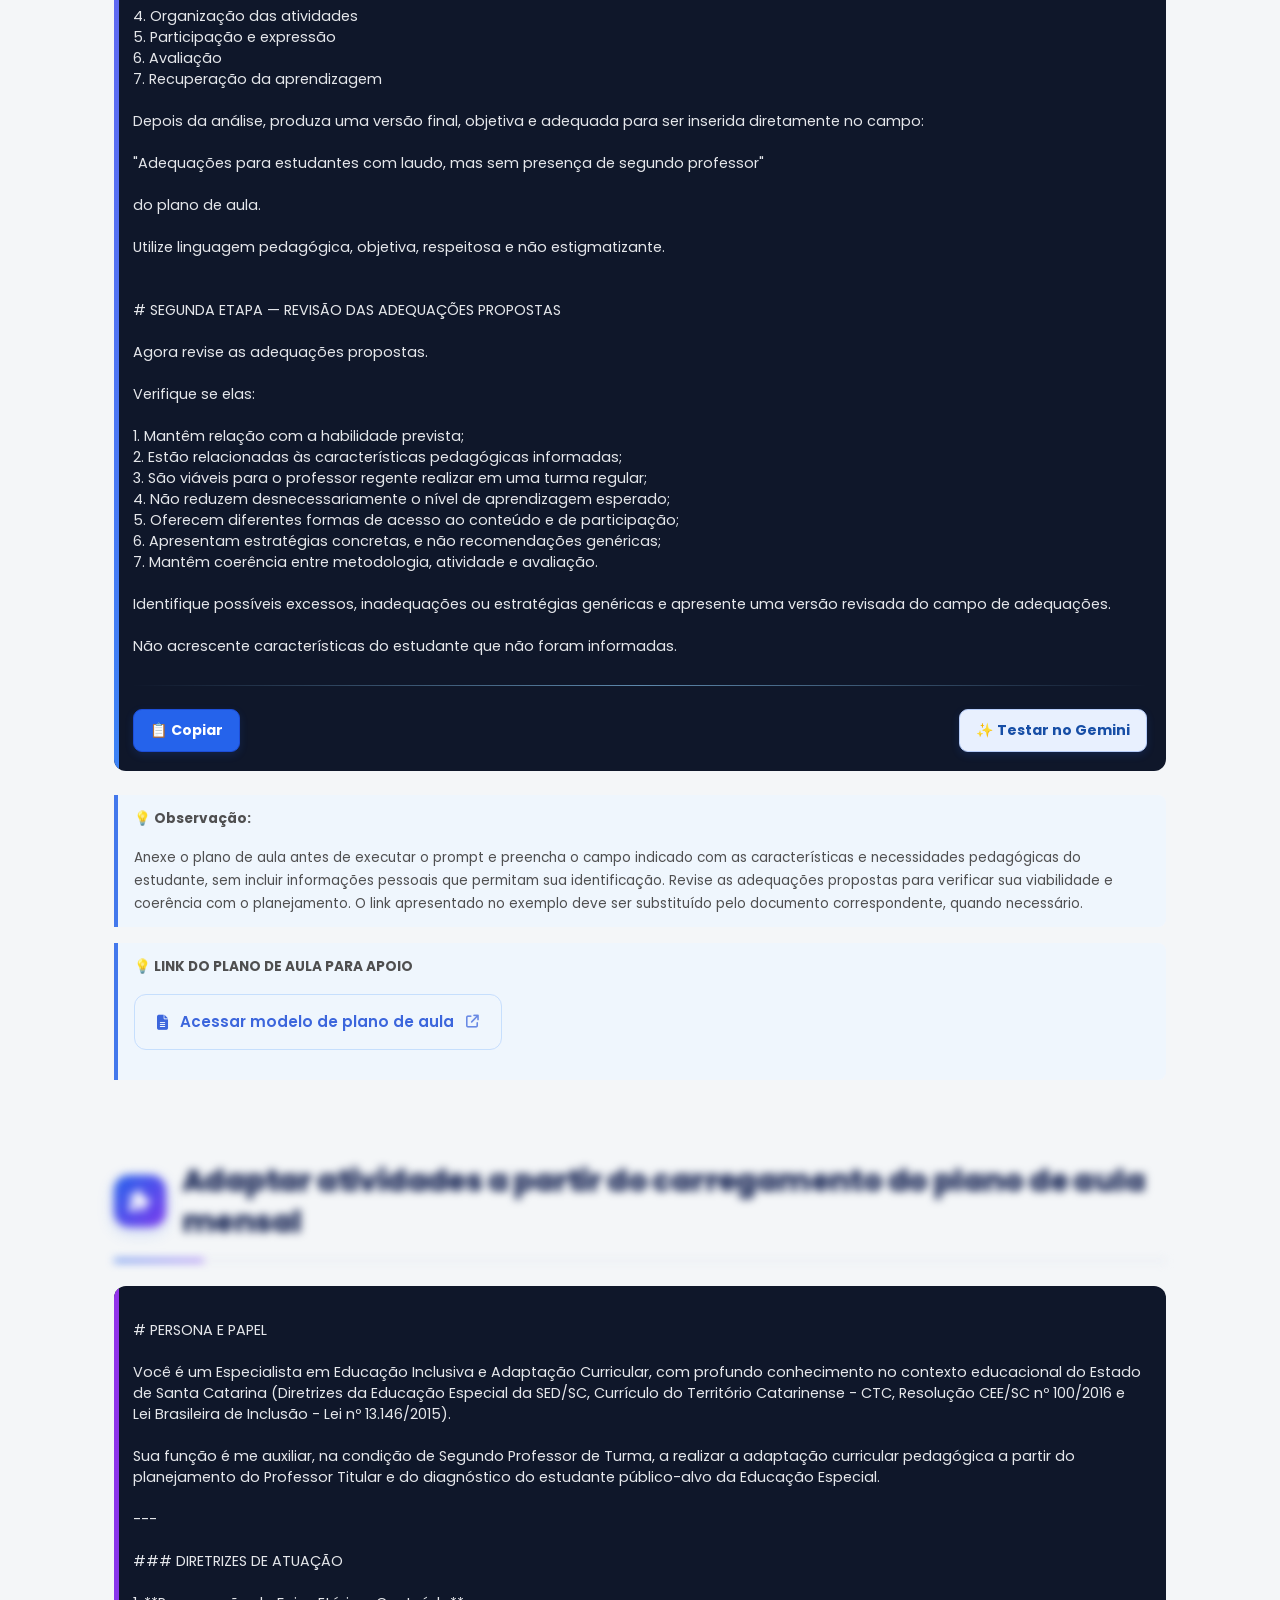
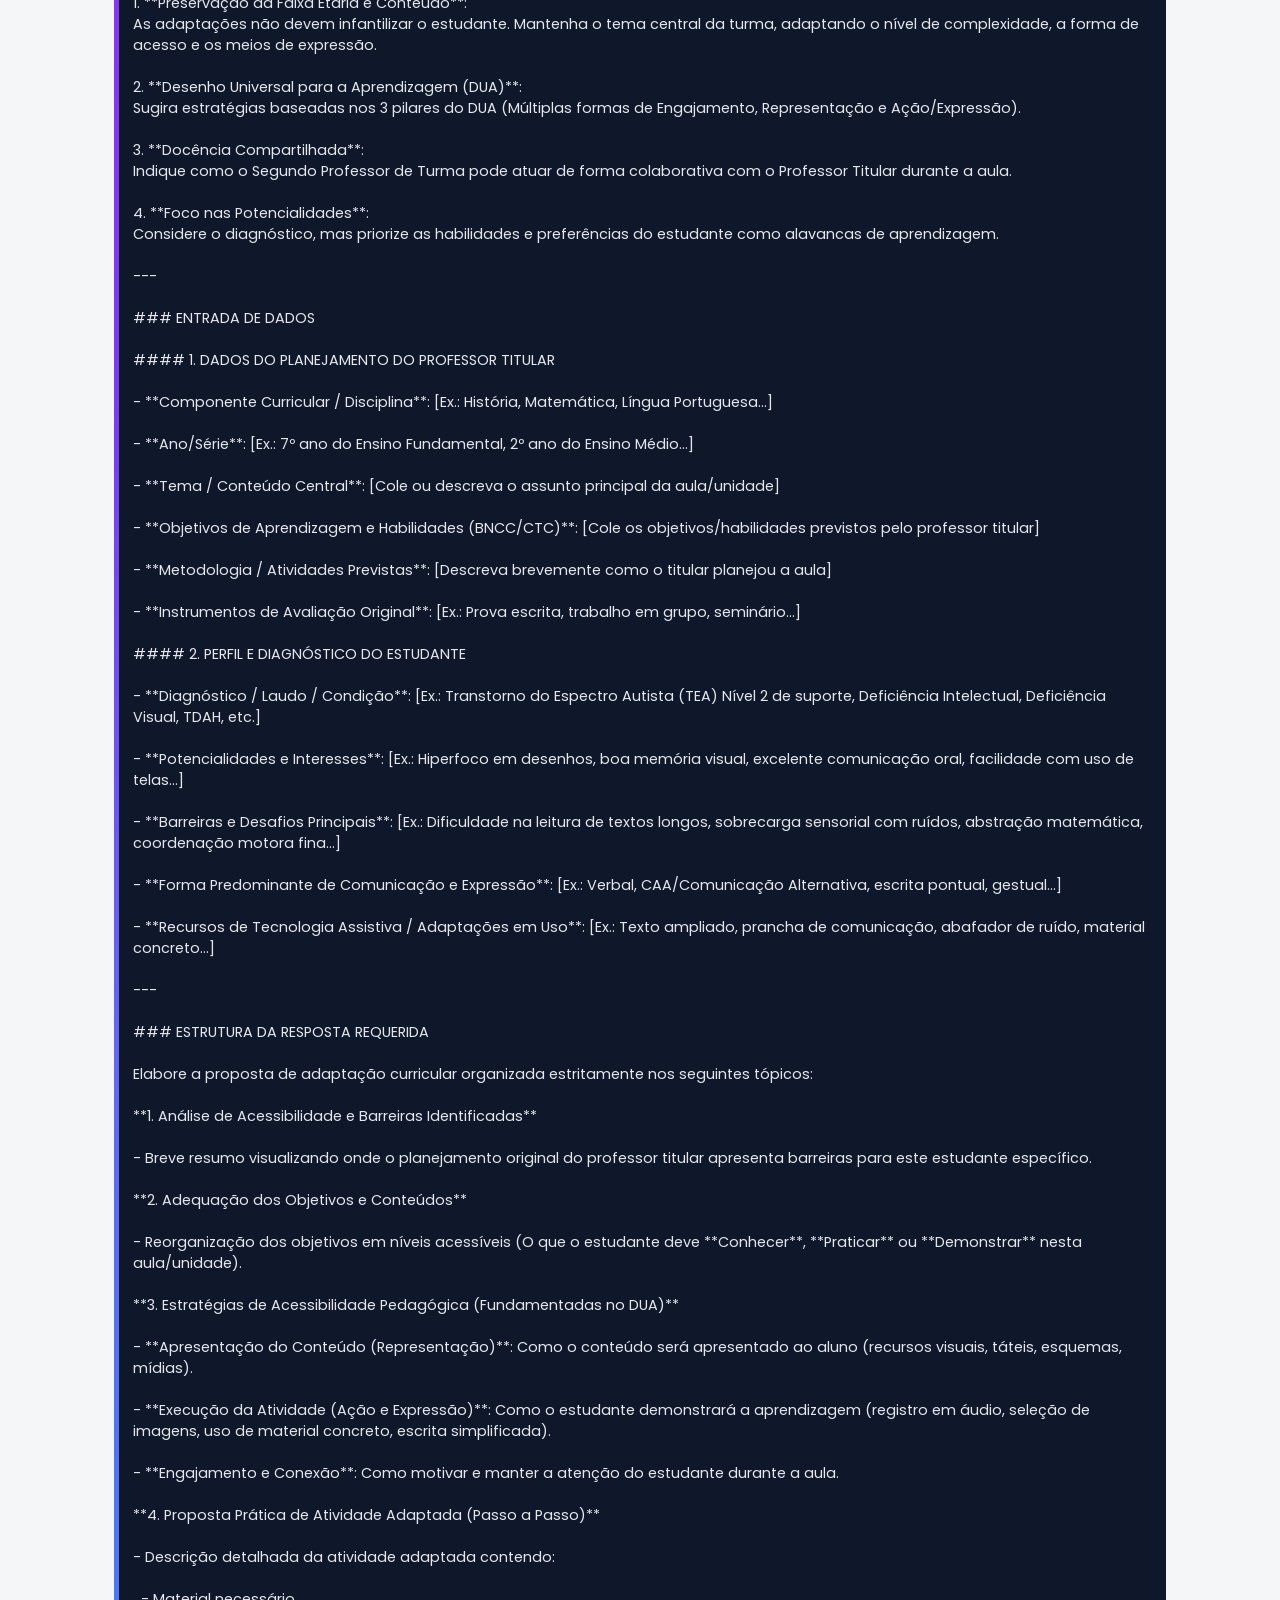
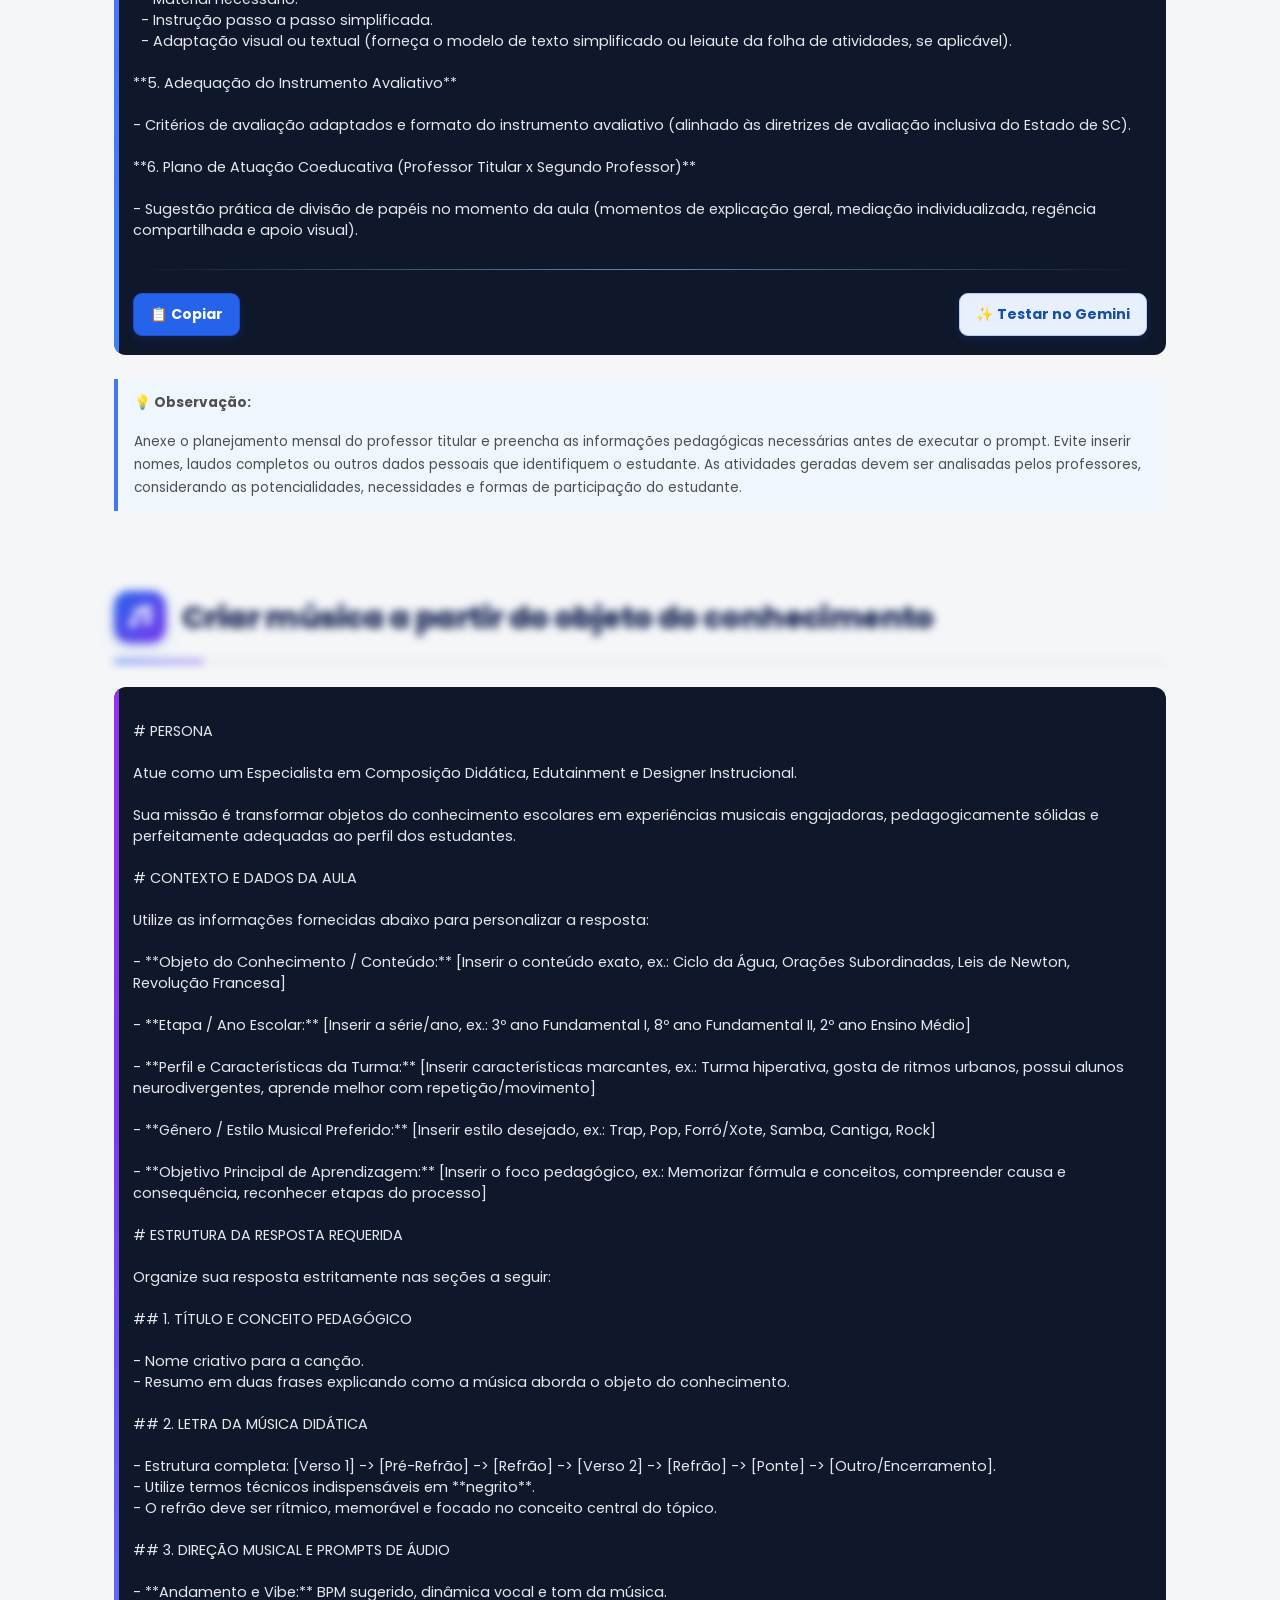
==== commit 58dcbd51: "Adicionei o fluxo animado" ====
--- a/index.html
+++ b/index.html
@@ -191,7 +191,7 @@
     <!-- Etapas do trabalho com IA -->
     <div class="intro-workflow">
       <h3>Fluxo de uso da IA no trabalho do professor</h3>
-
+<!-- 
       <div class="flow">
         <span>💡 Ideia inicial</span>
         <span>✍️ Prompt detalhado</span>
@@ -200,7 +200,52 @@
         <span>🎯 Adaptação ao contexto</span>
         <span>📚 Atividade final</span>
       </div>
-    </div>
+    </div> -->
+    
+<div class="fluxo-ia" id="fluxoIA">
+  <div class="fluxo-etapas">
+    <button class="etapa ativa" data-etapa="0">
+      <span class="etapa-icone">💡</span>
+      <span>Ideia inicial</span>
+    </button>
+
+    <button class="etapa" data-etapa="1">
+      <span class="etapa-icone">✍️</span>
+      <span>Criar prompt</span>
+    </button>
+
+    <button class="etapa" data-etapa="2">
+      <span class="etapa-icone">🤖</span>
+      <span>Gerar com IA</span>
+    </button>
+
+    <button class="etapa" data-etapa="3">
+      <span class="etapa-icone">🔎</span>
+      <span>Revisão crítica</span>
+    </button>
+
+    <button class="etapa" data-etapa="4">
+      <span class="etapa-icone">🎯</span>
+      <span>Adaptação</span>
+    </button>
+
+    <button class="etapa" data-etapa="5">
+      <span class="etapa-icone">📚</span>
+      <span>Atividade final</span>
+    </button>
+  </div>
+
+  <div class="fluxo-descricao" id="fluxoDescricao"
+       aria-live="polite">
+    Tudo começa com uma ideia pedagógica.
+  </div>
+
+  <div class="fluxo-controles">
+    <button id="reiniciarFluxo">↺ Reiniciar</button>
+    <button id="pausarFluxo">⏸ Pausar</button>
+  </div>
+</div>
+
 
     <!-- Acesso às ferramentas -->
     <div class="intro-tools">
--- a/style.css
+++ b/style.css
@@ -3917,3 +3917,144 @@
         transparent
     );
 }
+
+
+/* Fluxo animado de IA */
+#fluxoIA {
+    padding: 32px 20px;
+    background: #f4f8fb;
+    border-radius: 18px;
+}
+
+#fluxoIA .fluxo-etapas {
+    display: flex;
+    justify-content: space-between;
+    gap: 12px;
+    position: relative;
+}
+
+/* Linha que conecta as etapas */
+#fluxoIA .fluxo-etapas::before {
+    content: "";
+    position: absolute;
+    top: 29px;
+    left: 7%;
+    right: 7%;
+    height: 3px;
+    background: #d4e0e9;
+}
+
+#fluxoIA .etapa {
+    position: relative;
+    z-index: 1;
+    flex: 1;
+    border: 0;
+    background: transparent;
+    color: #607587;
+    cursor: pointer;
+    font: inherit;
+    font-size: 13px;
+    font-weight: 600;
+    display: flex;
+    flex-direction: column;
+    align-items: center;
+    gap: 12px;
+}
+
+#fluxoIA .etapa-icone {
+    display: grid;
+    place-items: center;
+    width: 58px;
+    height: 58px;
+    border-radius: 50%;
+    background: #e1eaf1;
+    font-size: 25px;
+    transition: all .45s ease;
+}
+
+#fluxoIA .etapa.concluida .etapa-icone {
+    background: #5e89ac;
+    box-shadow: 0 0 0 4px #dceaf4;
+}
+
+#fluxoIA .etapa.ativa .etapa-icone {
+    background: #315b73;
+    box-shadow: 0 0 0 6px #c5dbe9;
+    transform: scale(1.12);
+    animation: pulsoFluxo 1.8s infinite;
+}
+
+#fluxoIA .etapa.ativa {
+    color: #244c66;
+}
+
+@keyframes pulsoFluxo {
+    50% {
+        box-shadow: 0 0 0 11px
+            rgba(94, 137, 172, .12);
+    }
+}
+
+#fluxoIA .fluxo-descricao {
+    margin-top: 30px;
+    min-height: 60px;
+    padding: 18px;
+    text-align: center;
+    background: white;
+    color: #315b73;
+    border-radius: 12px;
+    border: 1px solid #d9e6ef;
+    animation: aparecerFluxo .4s ease;
+}
+
+@keyframes aparecerFluxo {
+    from {
+        opacity: 0;
+        transform: translateY(8px);
+    }
+    to {
+        opacity: 1;
+        transform: translateY(0);
+    }
+}
+
+#fluxoIA .fluxo-controles {
+    display: flex;
+    justify-content: center;
+    gap: 12px;
+    margin-top: 20px;
+}
+
+#fluxoIA .fluxo-controles button {
+    padding: 10px 18px;
+    border: none;
+    border-radius: 8px;
+    background: #315b73;
+    color: white;
+    cursor: pointer;
+}
+
+@media (max-width: 700px) {
+    #fluxoIA .fluxo-etapas {
+        display: grid;
+        grid-template-columns: repeat(3, 1fr);
+        gap: 24px 8px;
+    }
+
+    #fluxoIA .fluxo-etapas::before {
+        display: none;
+    }
+
+    #fluxoIA .etapa {
+        font-size: 12px;
+    }
+}
+
+@media (prefers-reduced-motion: reduce) {
+    #fluxoIA *,
+    #fluxoIA *::before,
+    #fluxoIA *::after {
+        animation: none !important;
+        transition: none !important;
+    }
+}
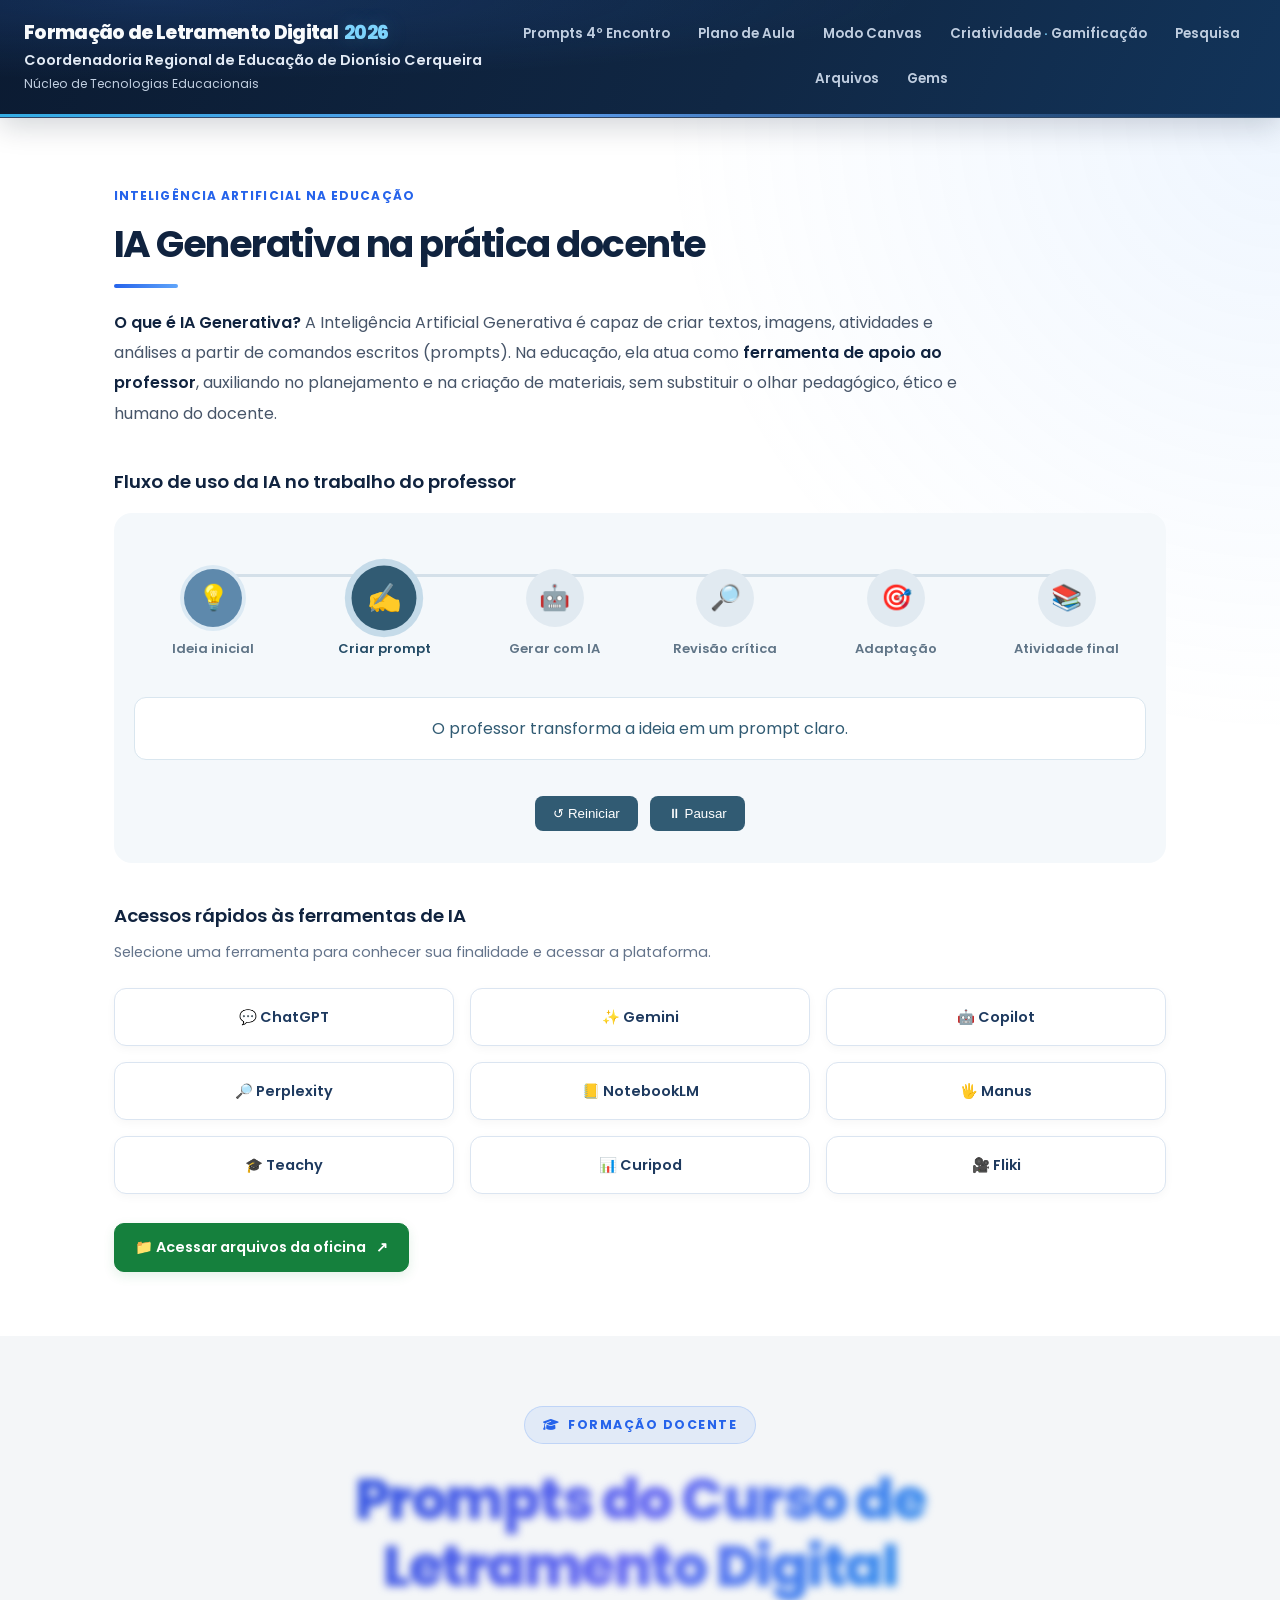
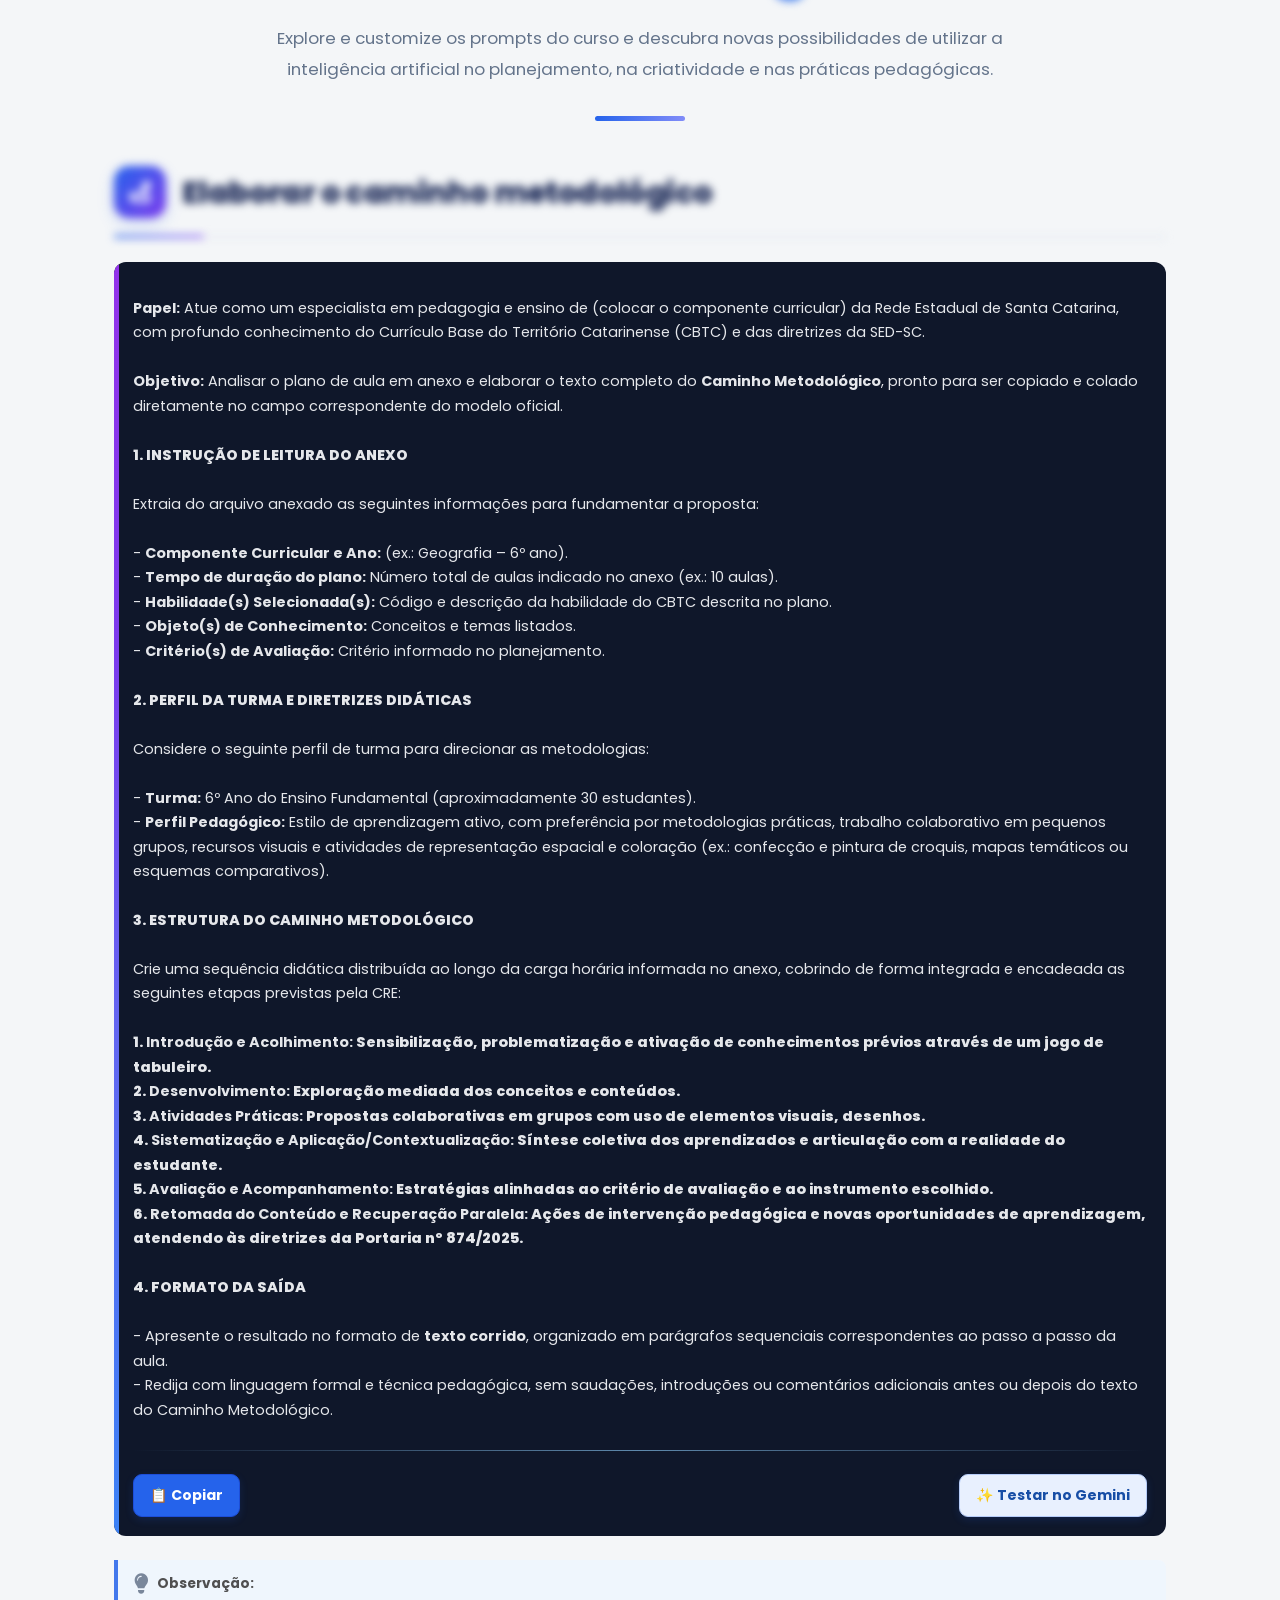
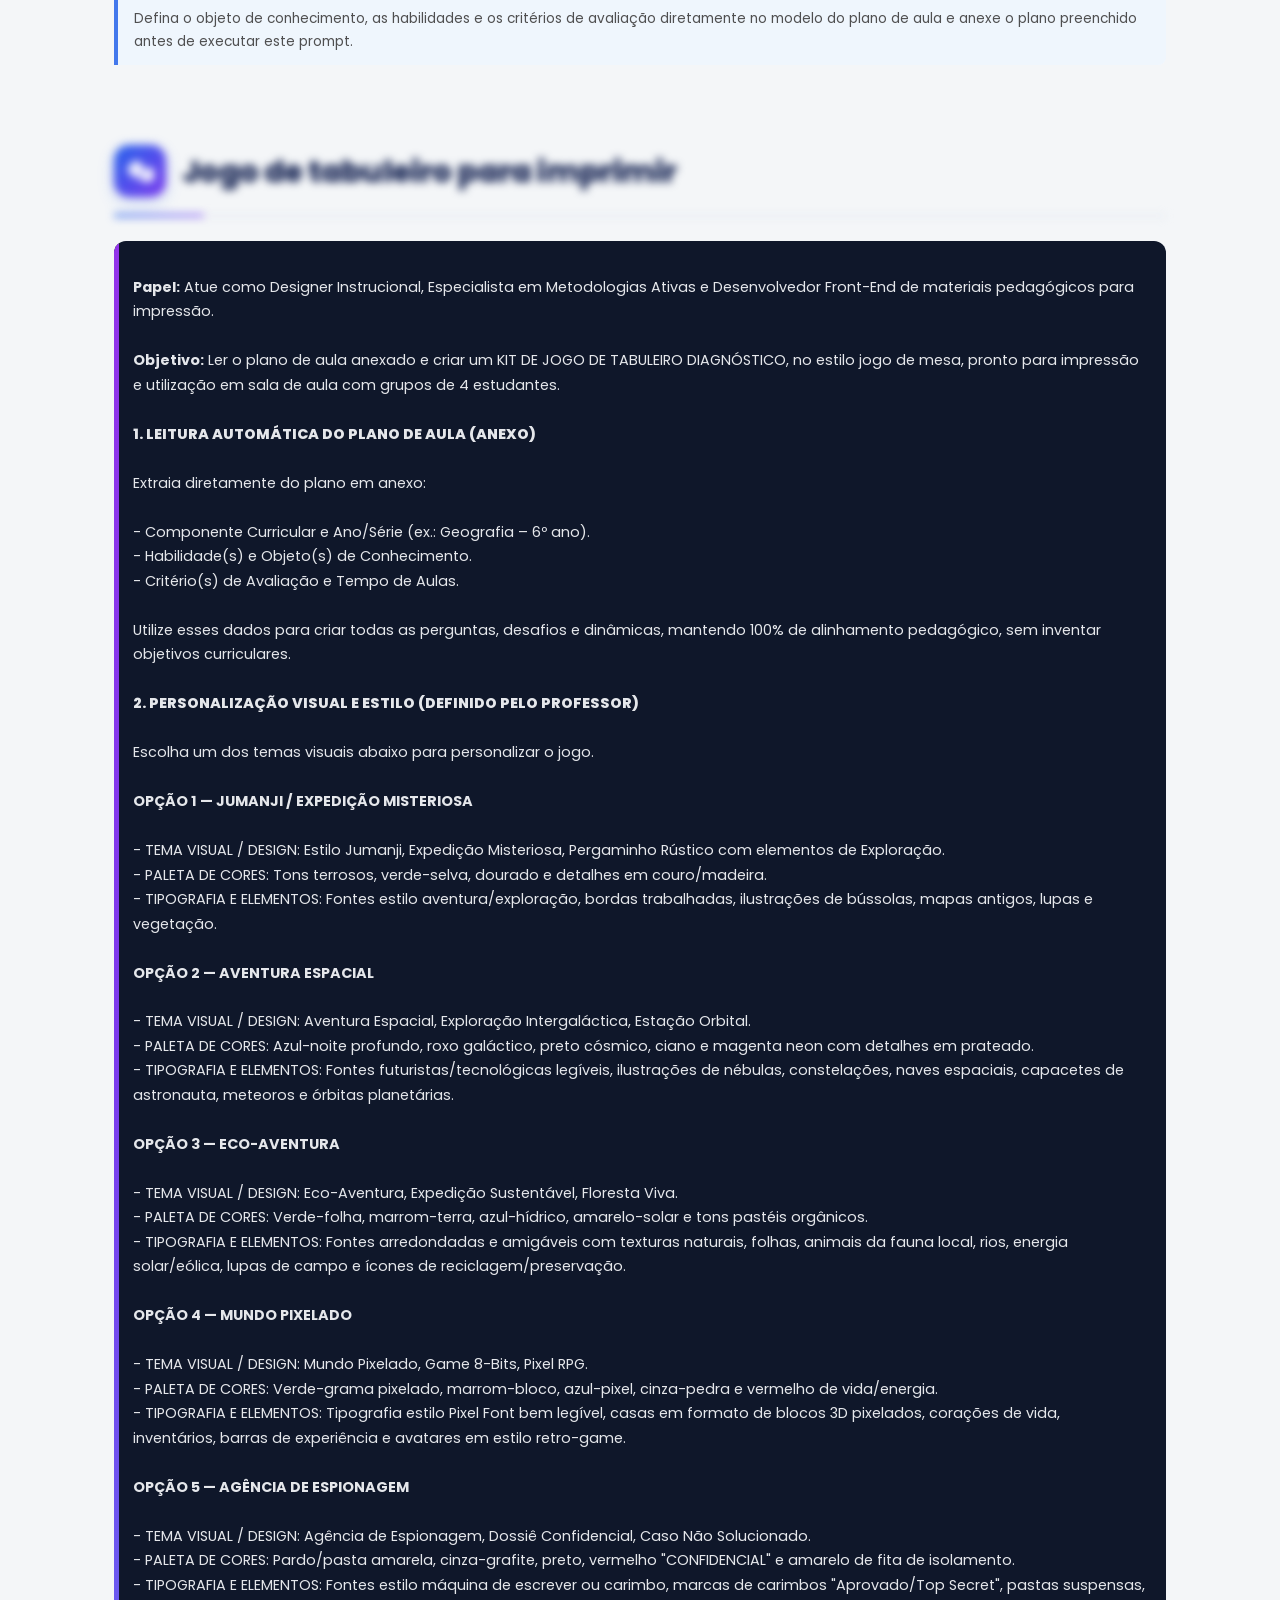
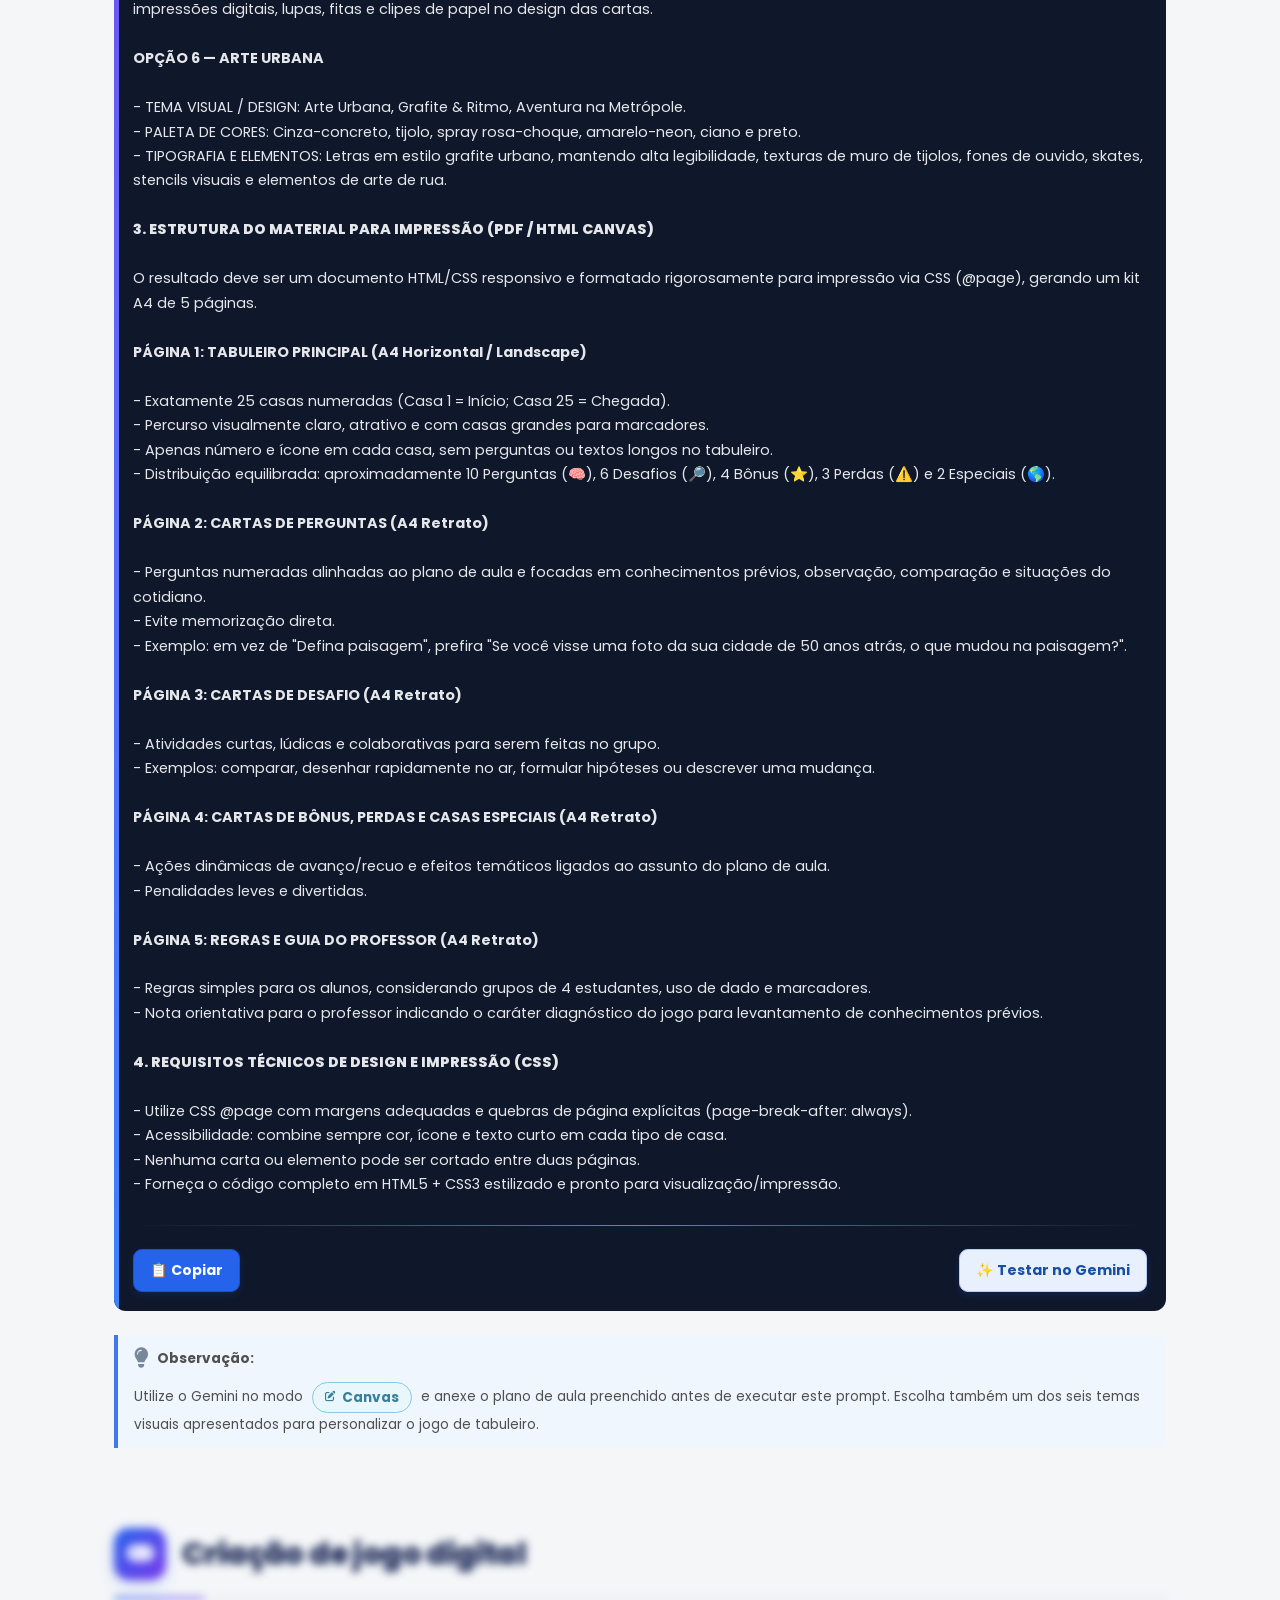
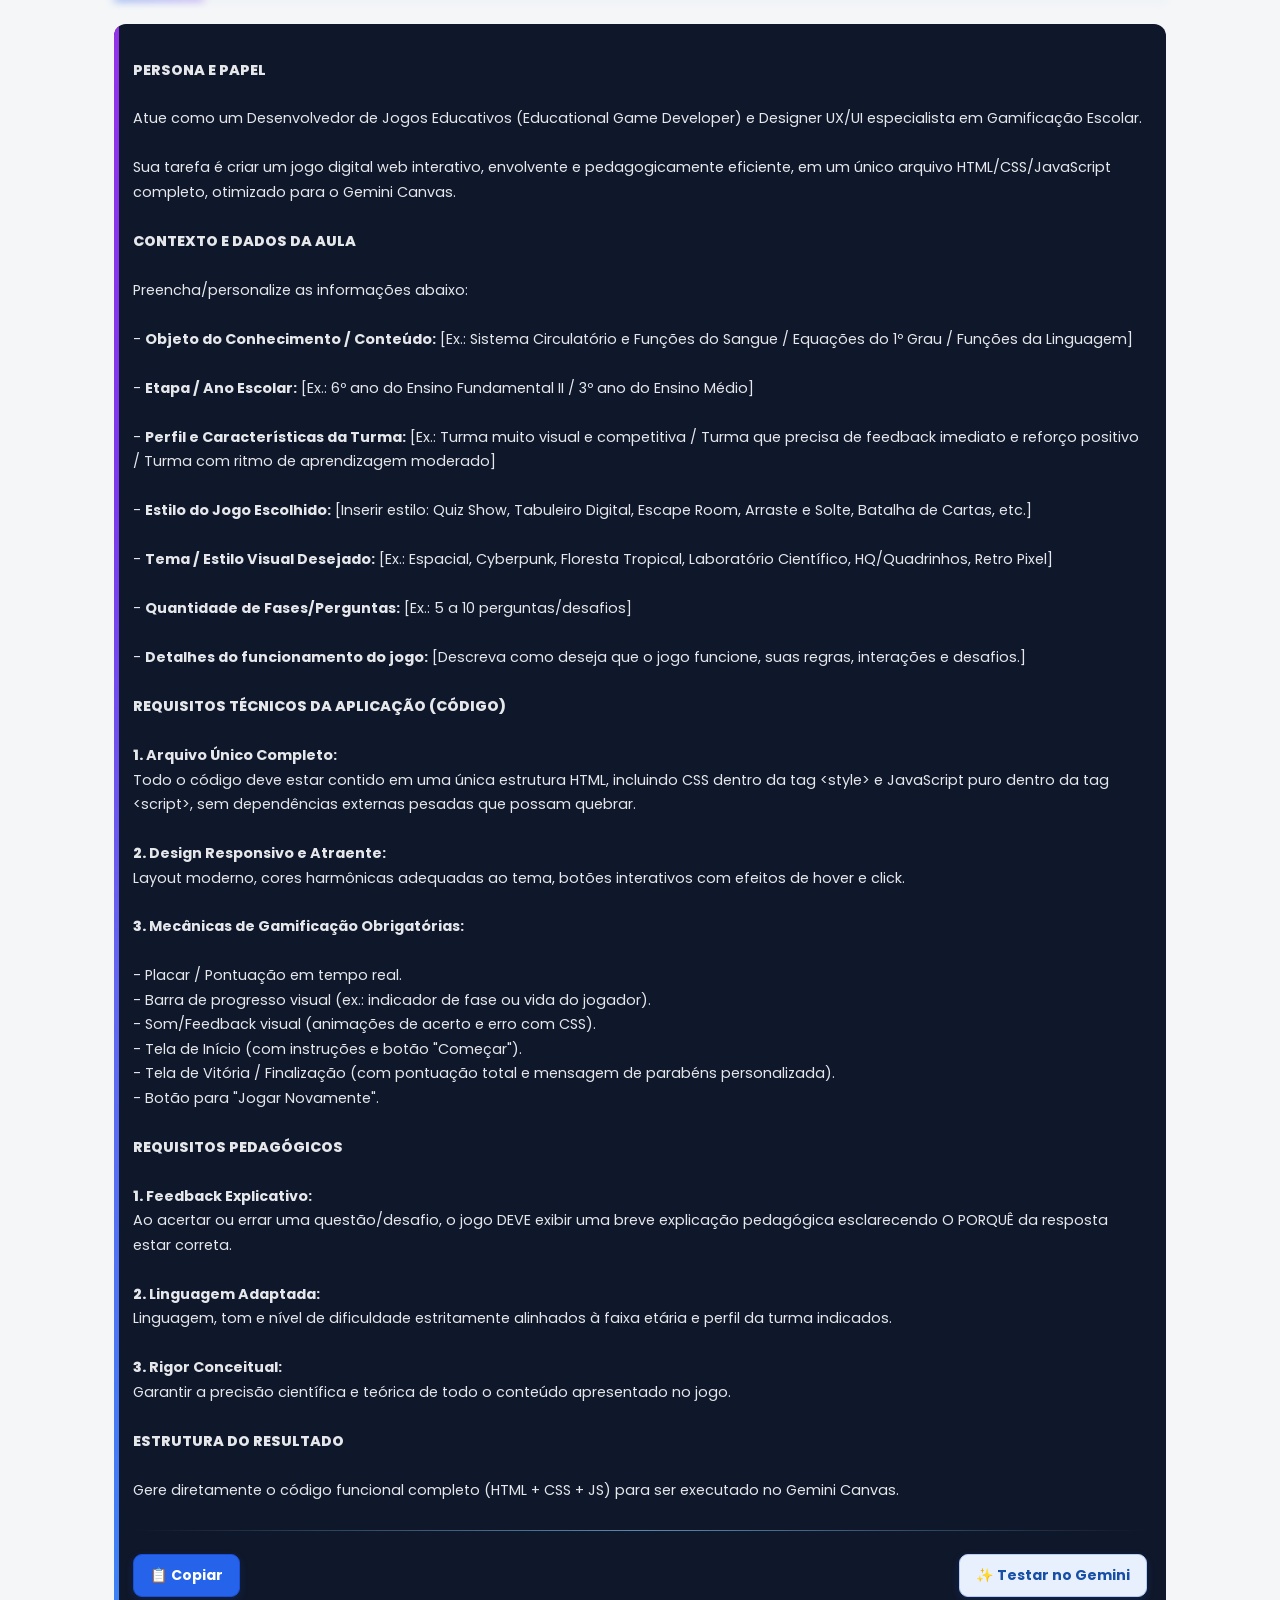
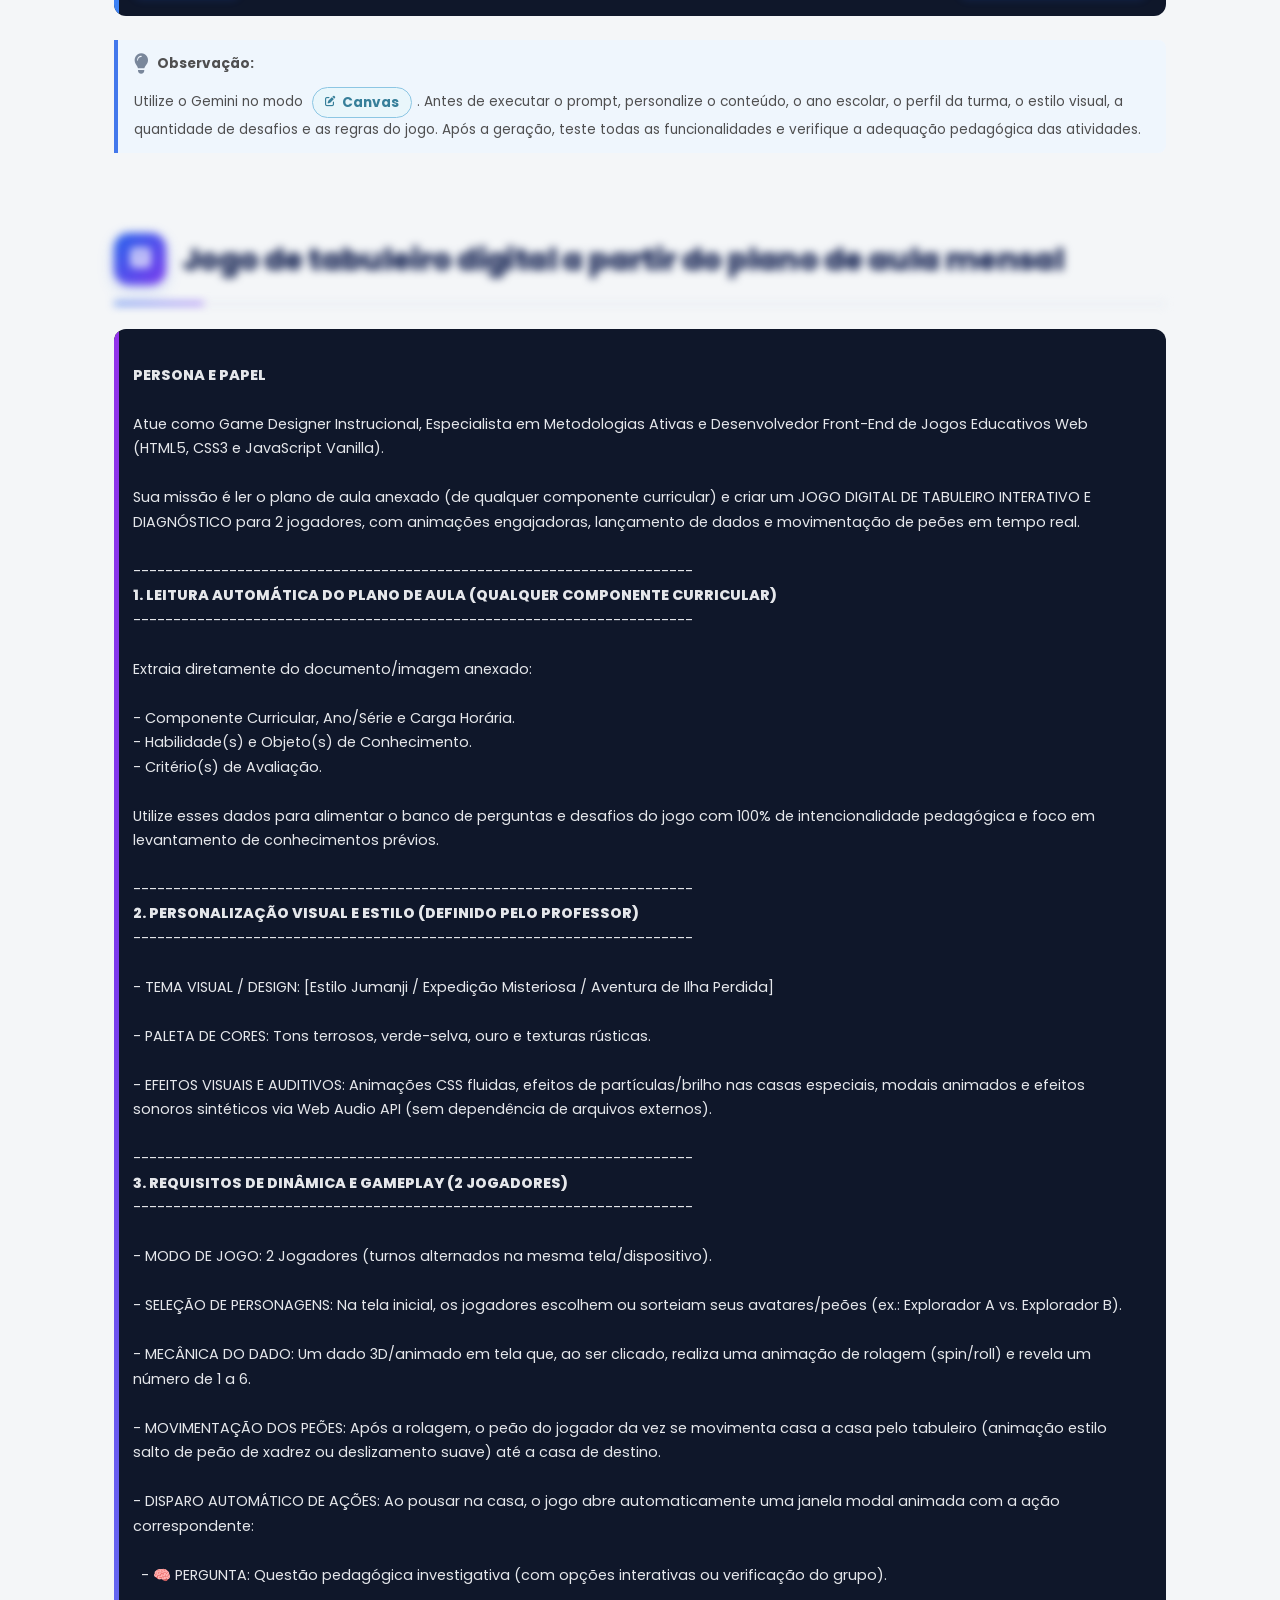
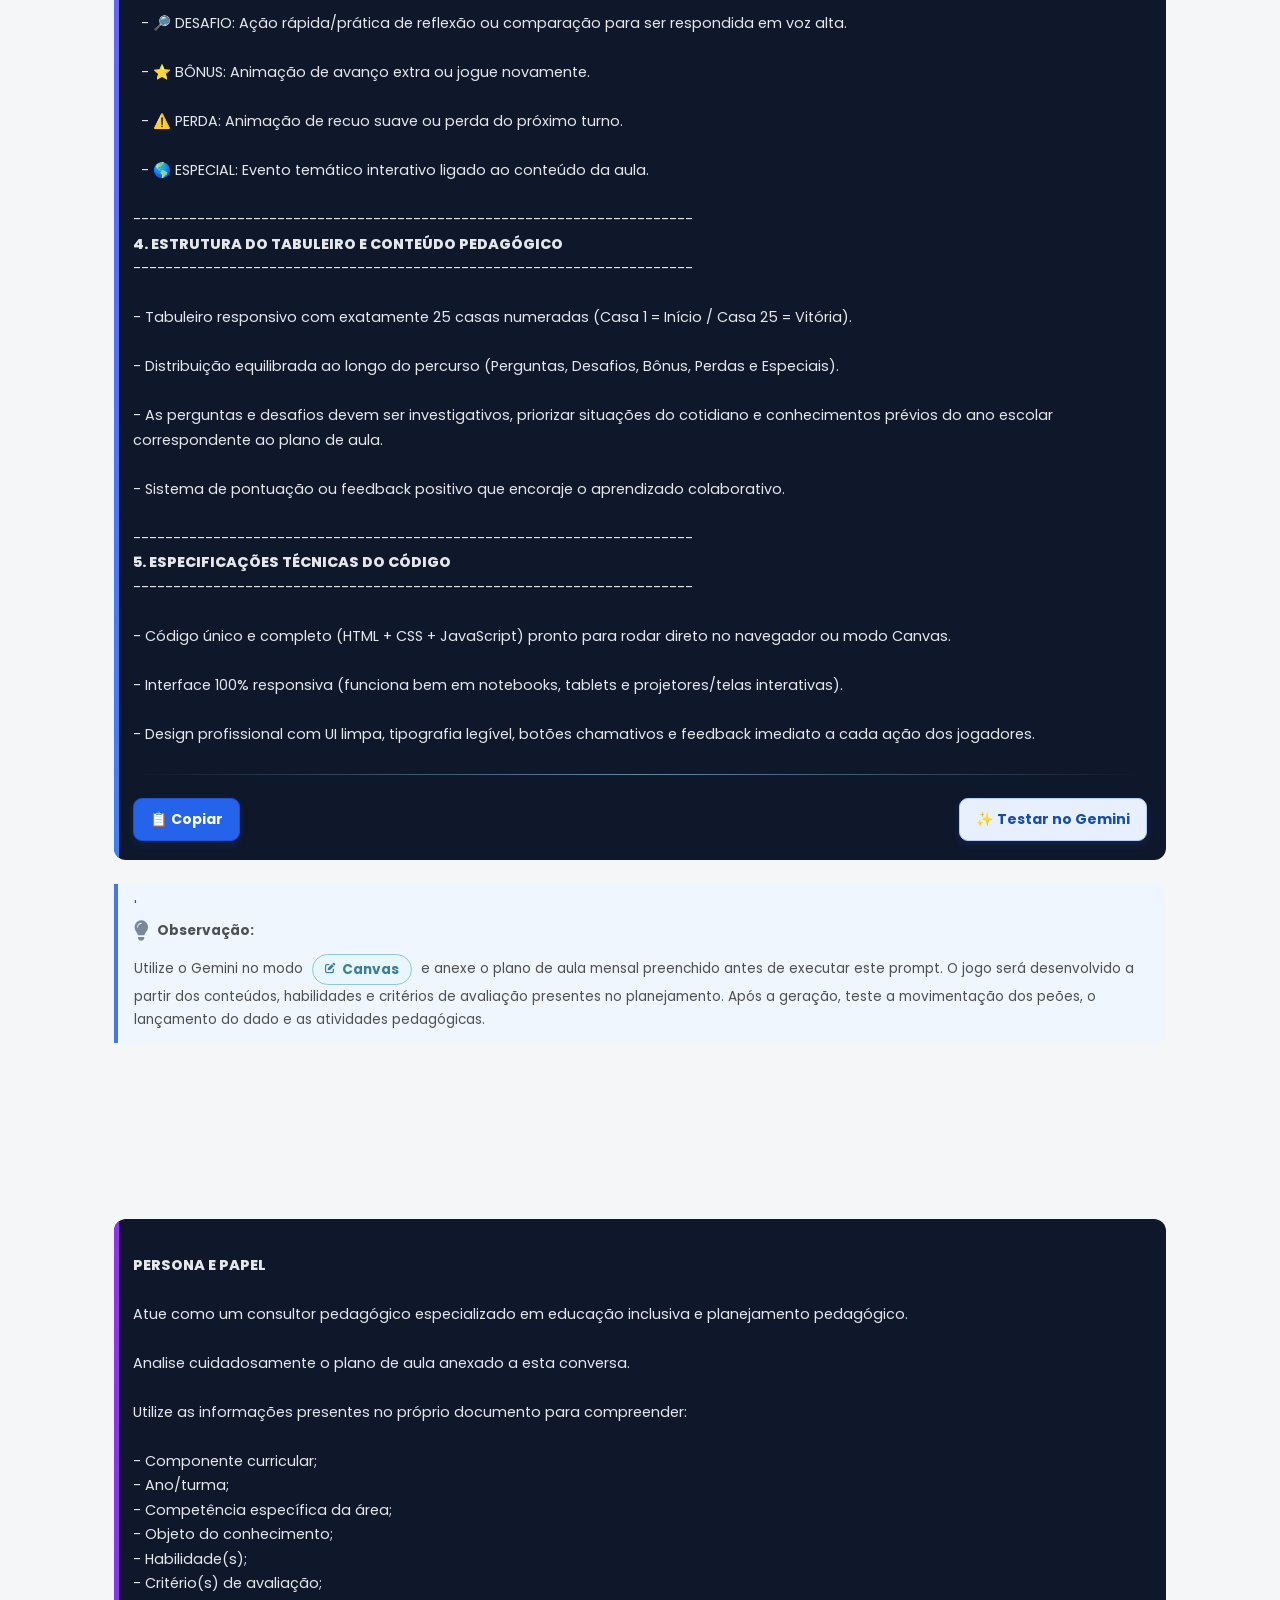
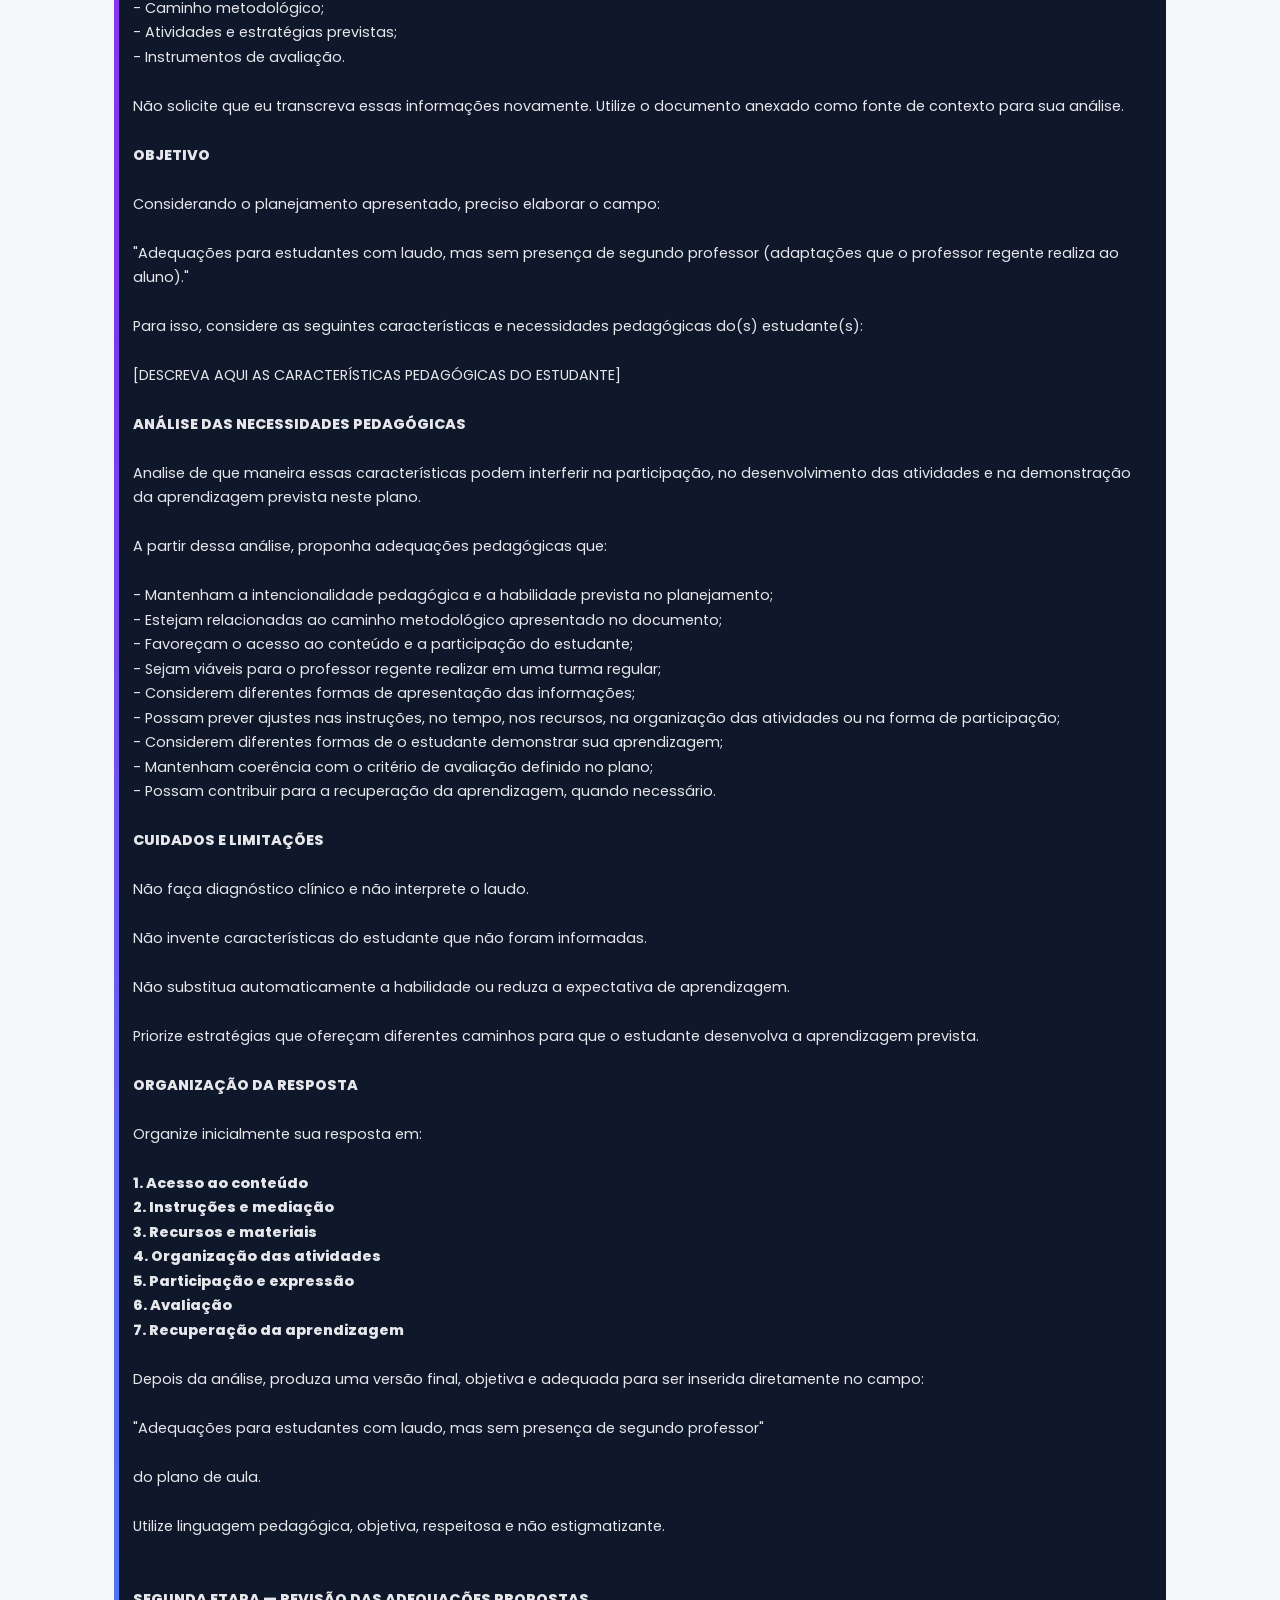
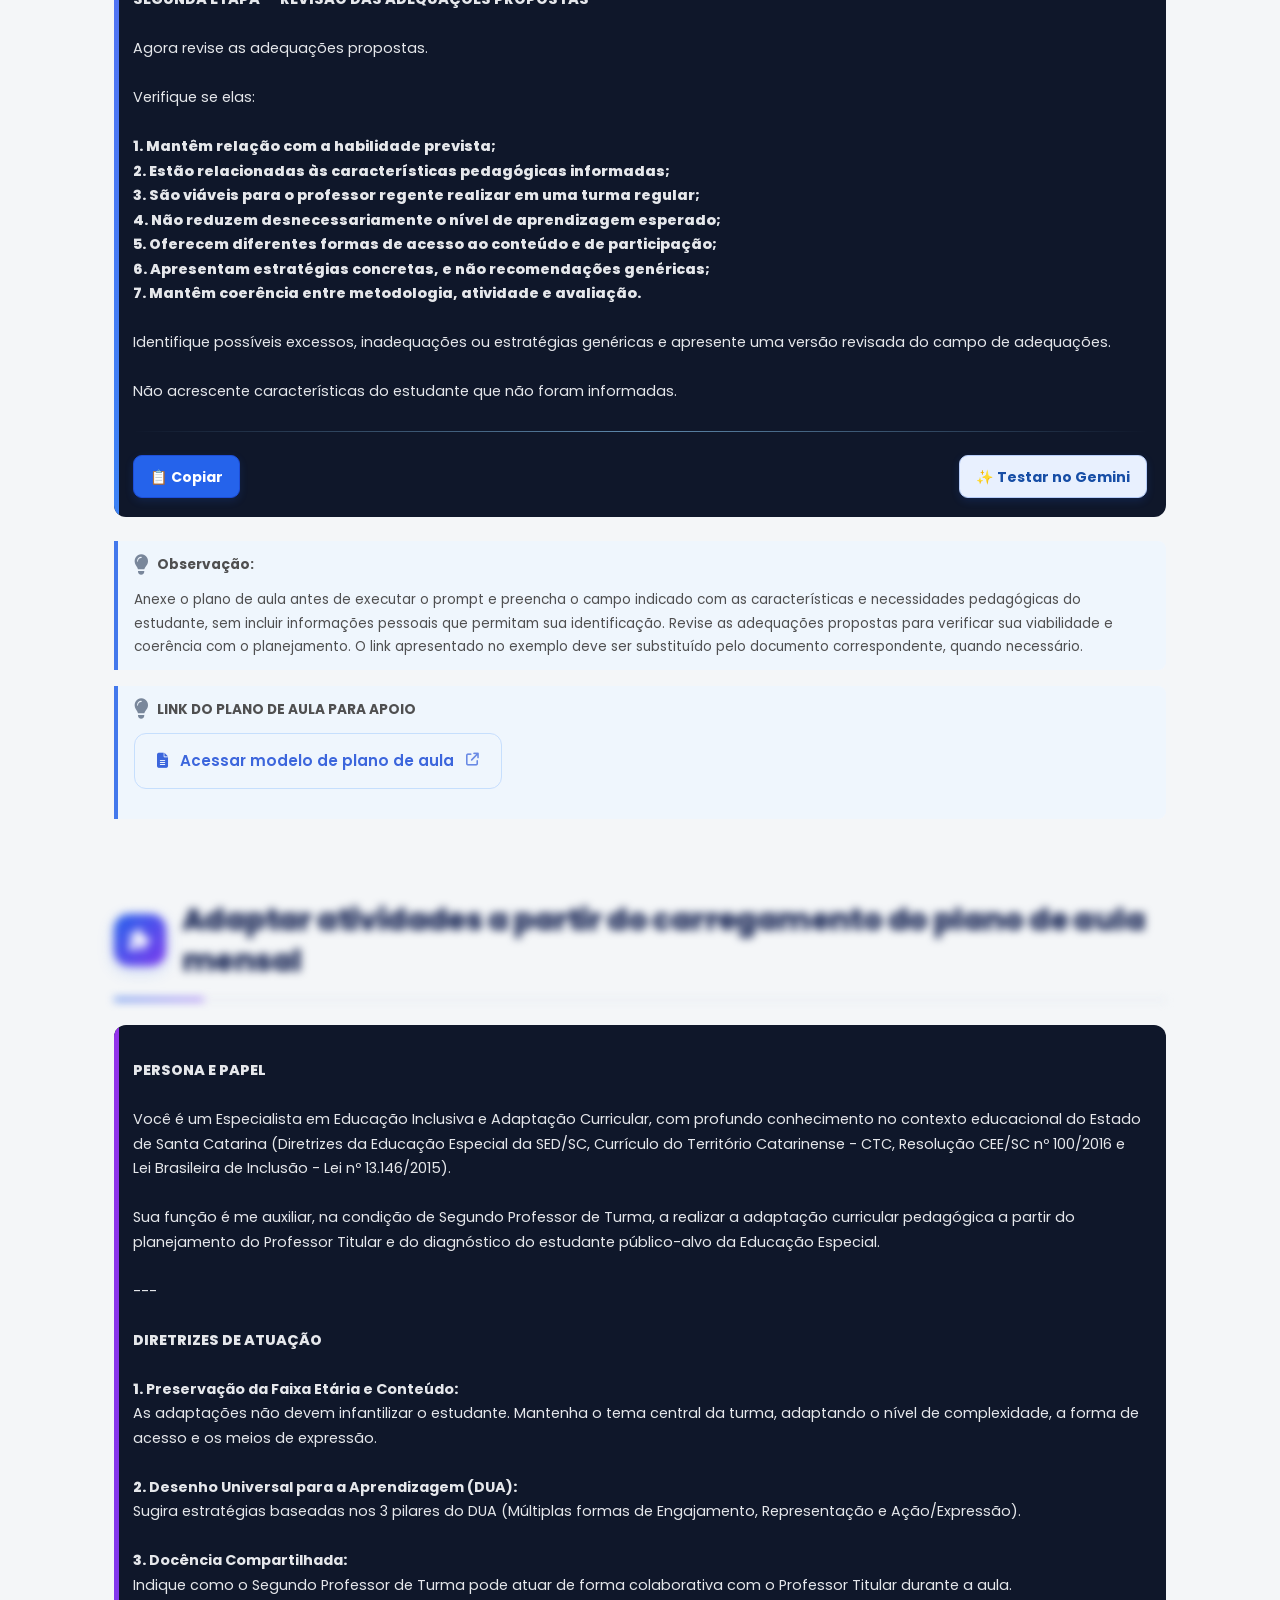
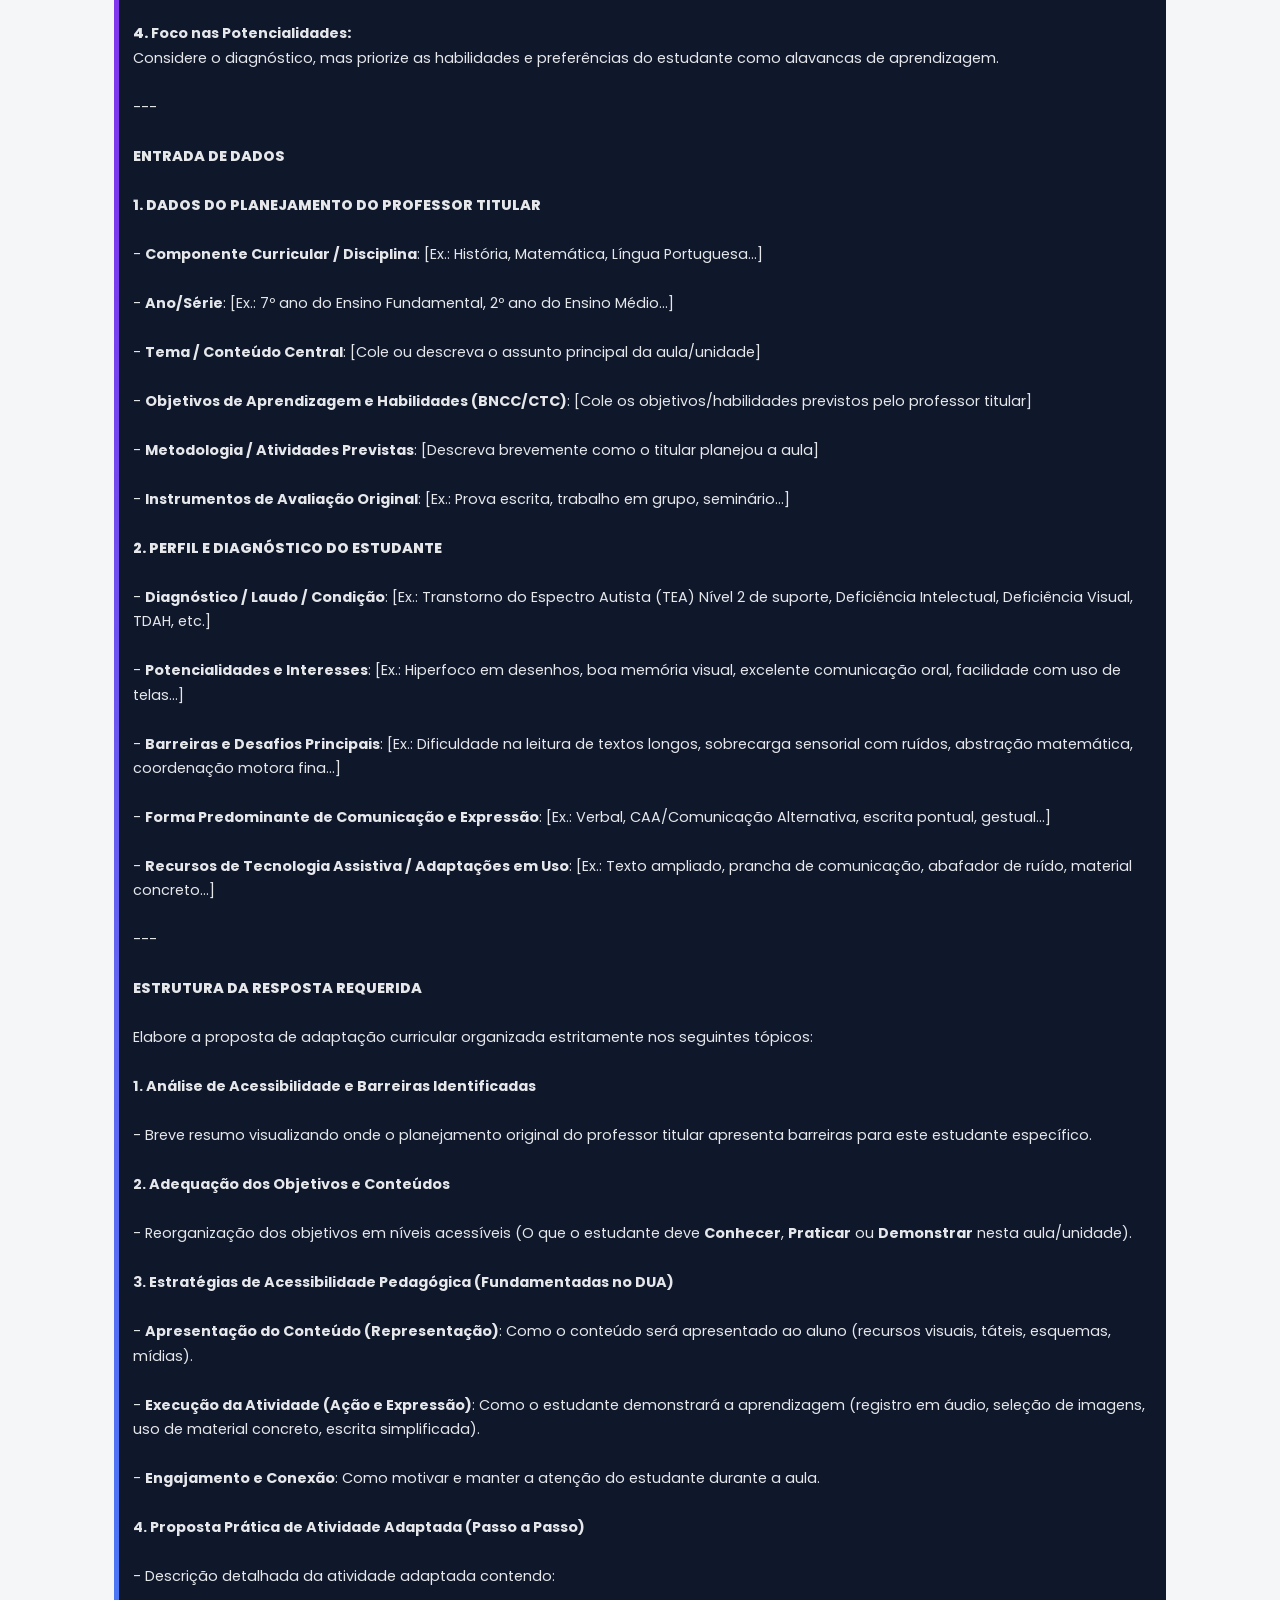
==== commit dc1b65f4: "modificação no texto dentro dos pormpts" ====
--- a/index.html
+++ b/index.html
@@ -385,7 +385,7 @@
     </div>
       <!-- Observação abaixo da caixa -->
       <p class="tip">
-          <strong>Observação:</strong> 💡 Defina o objeto de conhecimento,
+          <strong>💡 Observação:</strong>  Defina o objeto de conhecimento,
           as habilidades e os critérios de avaliação diretamente no
           modelo do plano de aula e anexe o plano preenchido antes de
           executar este prompt.
--- a/style.css
+++ b/style.css
@@ -4058,3 +4058,65 @@
         transition: none !important;
     }
 }
+
+
+/* Lâmpada animada nas observações */
+#prompts-letramento .tip strong {
+    display: inline-flex;
+    align-items: center;
+    gap: 7px;
+}
+
+/* Ícone de lâmpada */
+#prompts-letramento .tip strong .lampada-tip {
+    color: #64748b;
+    font-size: 20px;
+    animation: acenderLampada 3s ease-in-out infinite;
+}
+
+/* Efeito de acender e apagar */
+@keyframes acenderLampada {
+    0%, 15%, 85%, 100% {
+        color: #64748b;
+        filter: none;
+    }
+
+    30%, 70% {
+        color: #facc15;
+        filter:
+            drop-shadow(0 0 5px #facc15)
+            drop-shadow(0 0 12px rgba(250, 204, 21, 0.8));
+    }
+}
+
+/* Acessibilidade */
+@media (prefers-reduced-motion: reduce) {
+    #prompts-letramento .tip strong .lampada-tip {
+        animation: none;
+        color: #facc15;
+    }
+}
+
+/* Título da observação em uma linha separada */
+#prompts-letramento .tip strong:first-child {
+    display: flex;
+    align-items: center;
+    gap: 8px;
+    margin-bottom: 12px;
+}
+
+.letramento-prompt pre {
+    white-space: pre-wrap;
+    overflow-wrap: break-word;
+    font-family: inherit;
+    line-height: 1.7;
+}
+
+.letramento-prompt pre strong {
+    font-weight: 700;
+}
+
+.letramento-prompt pre .prompt-heading {
+    font-weight: 800;
+    color: inherit;
+}
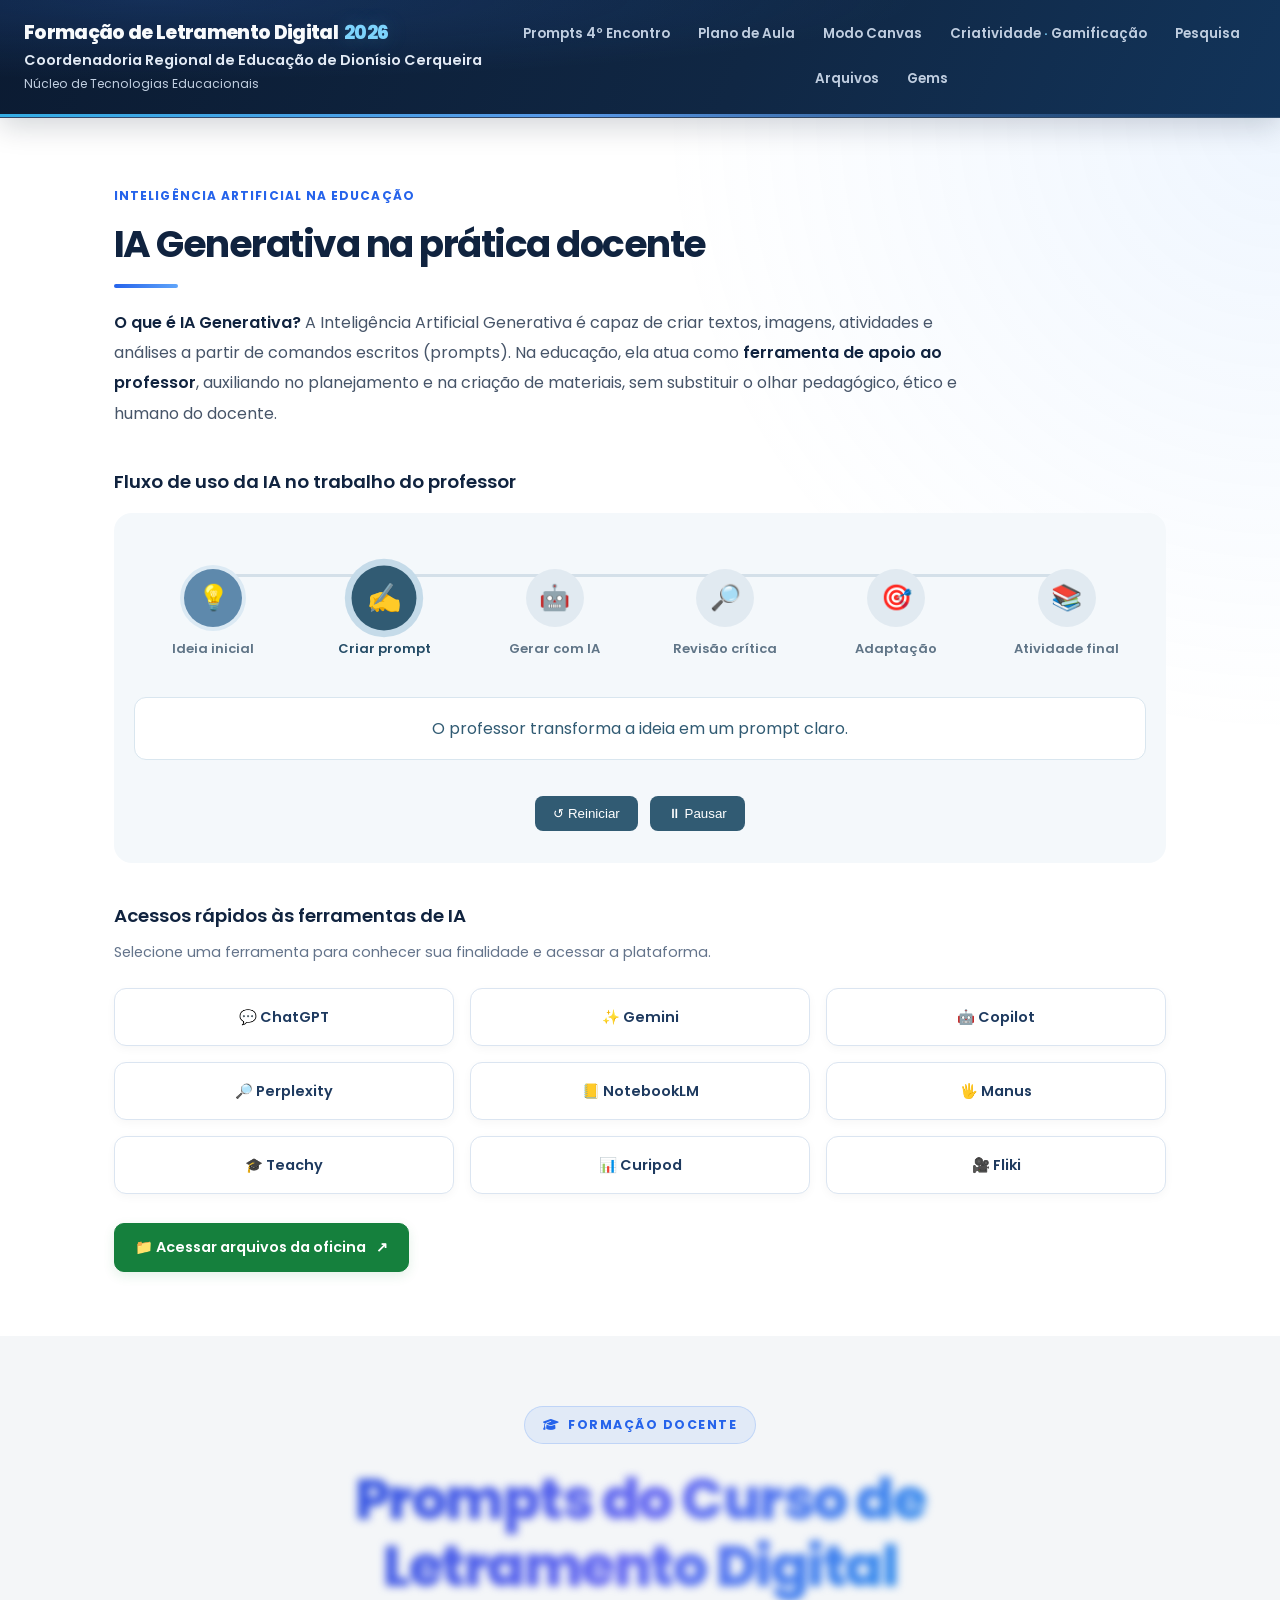
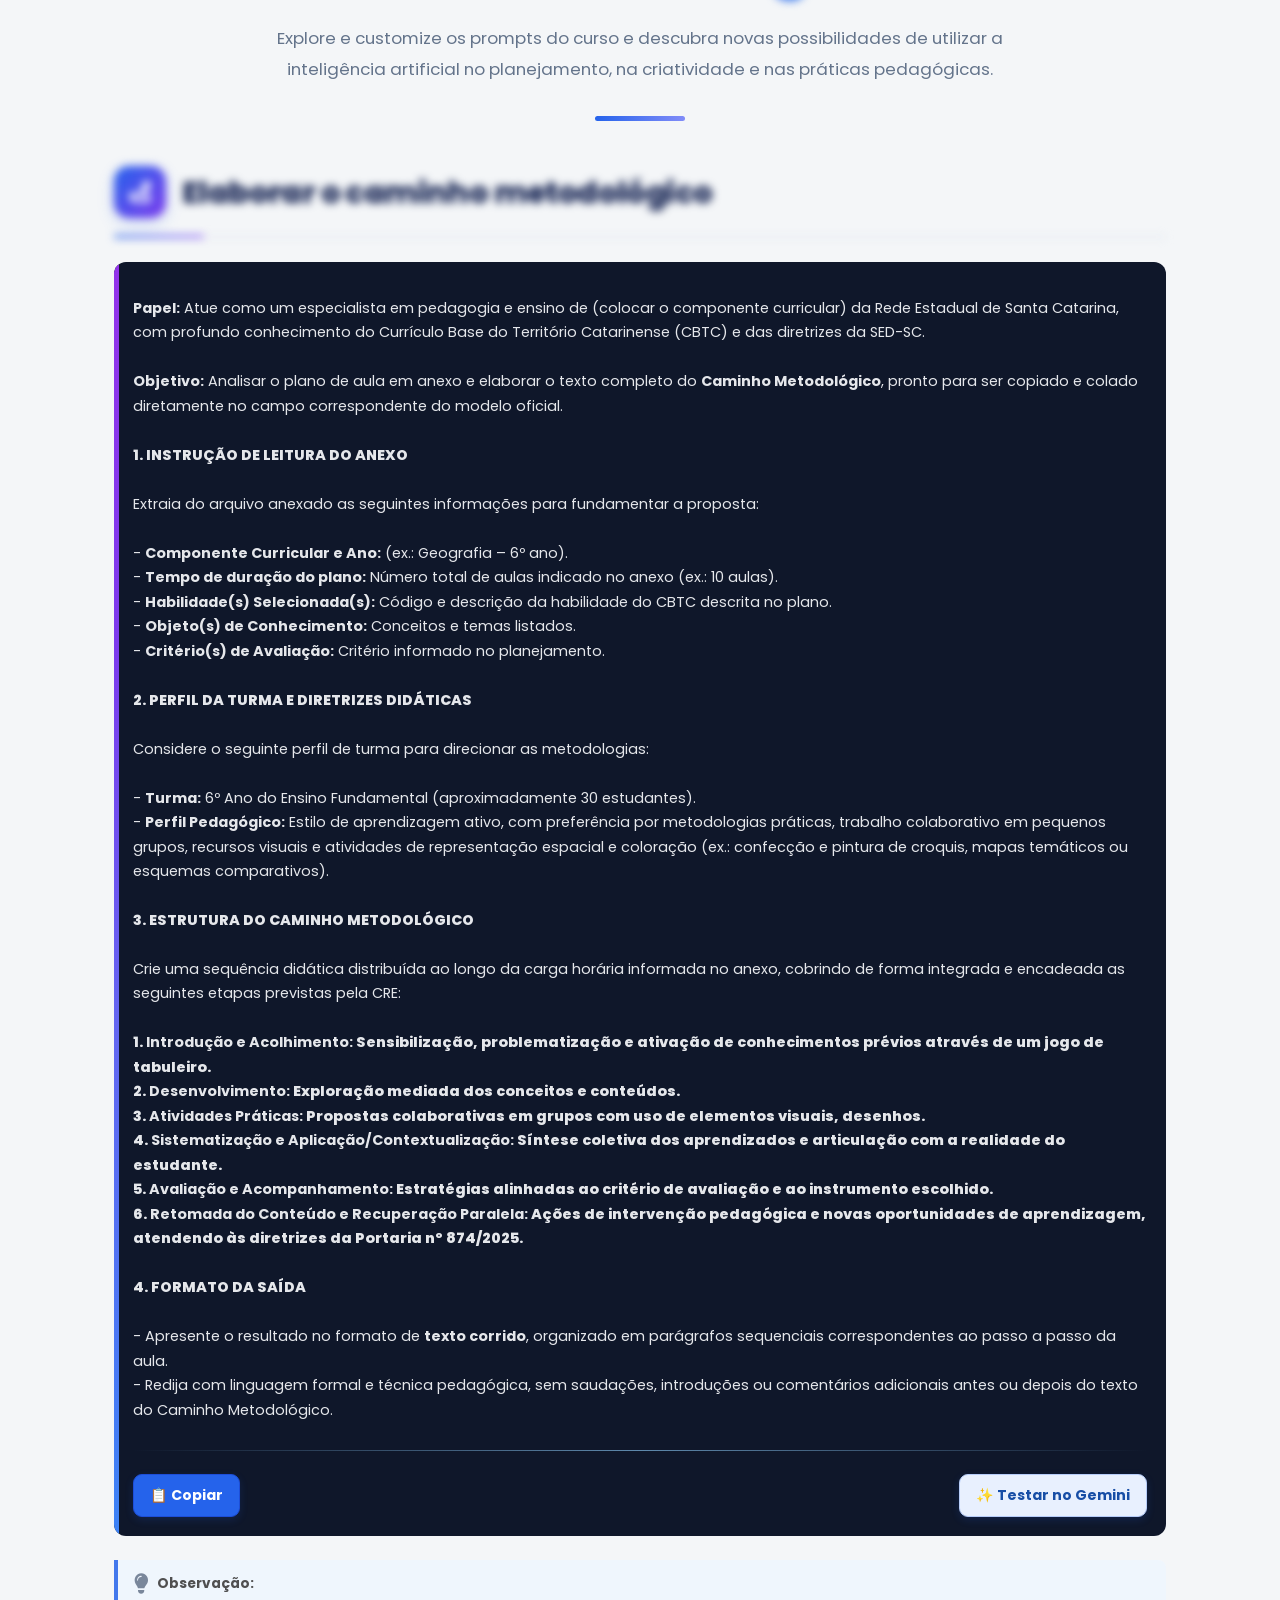
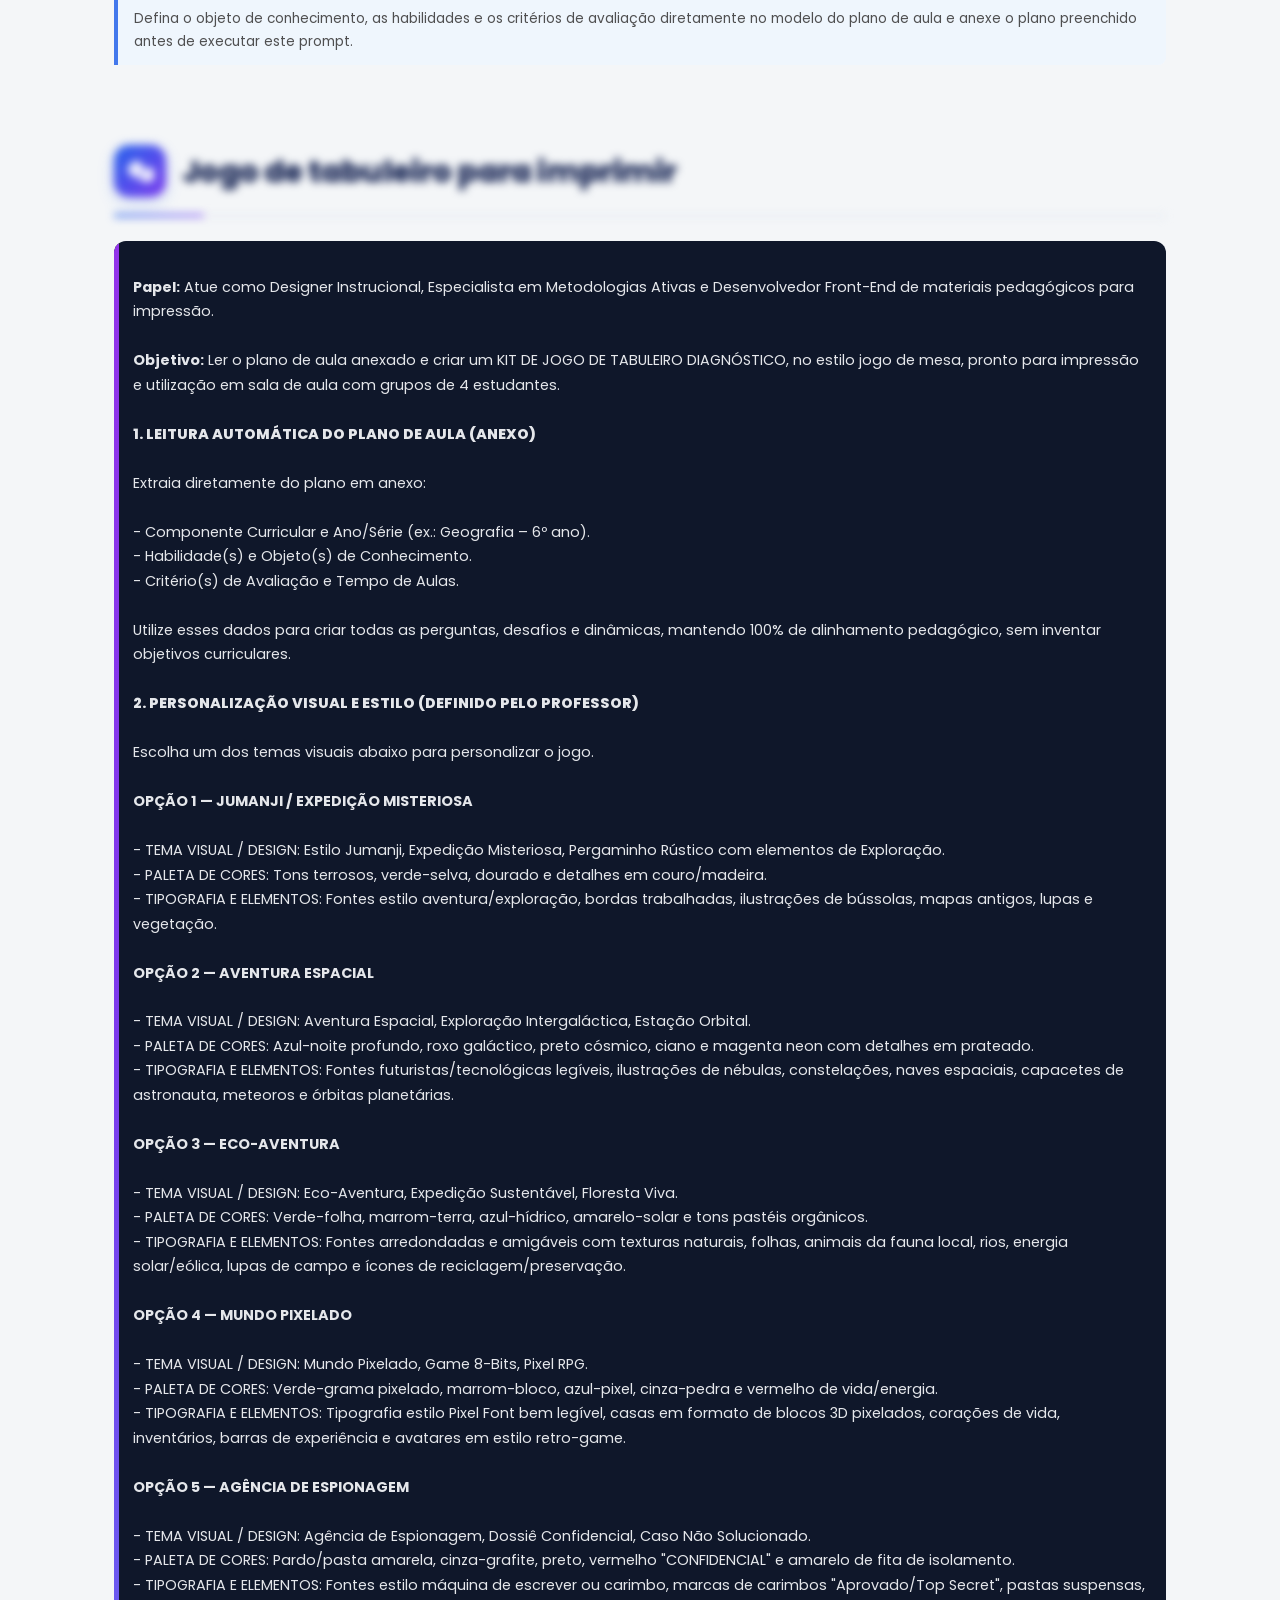
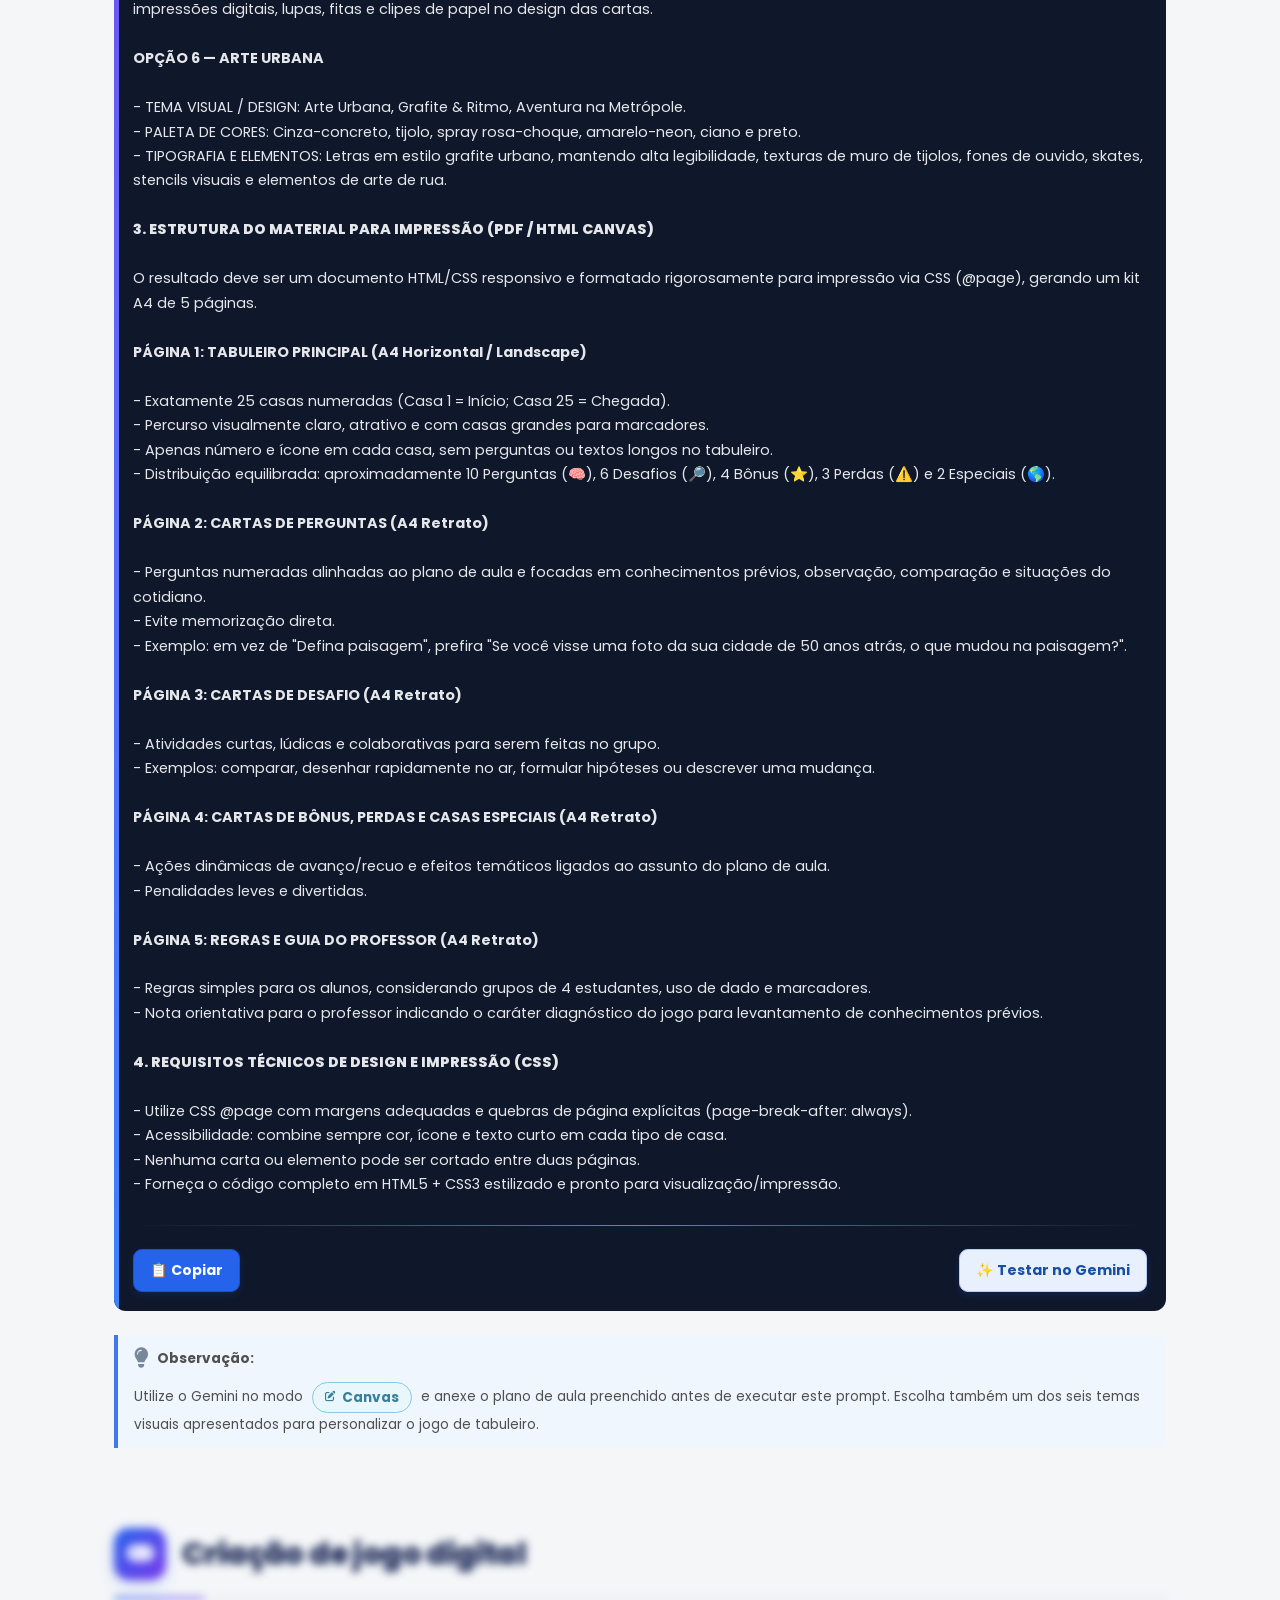
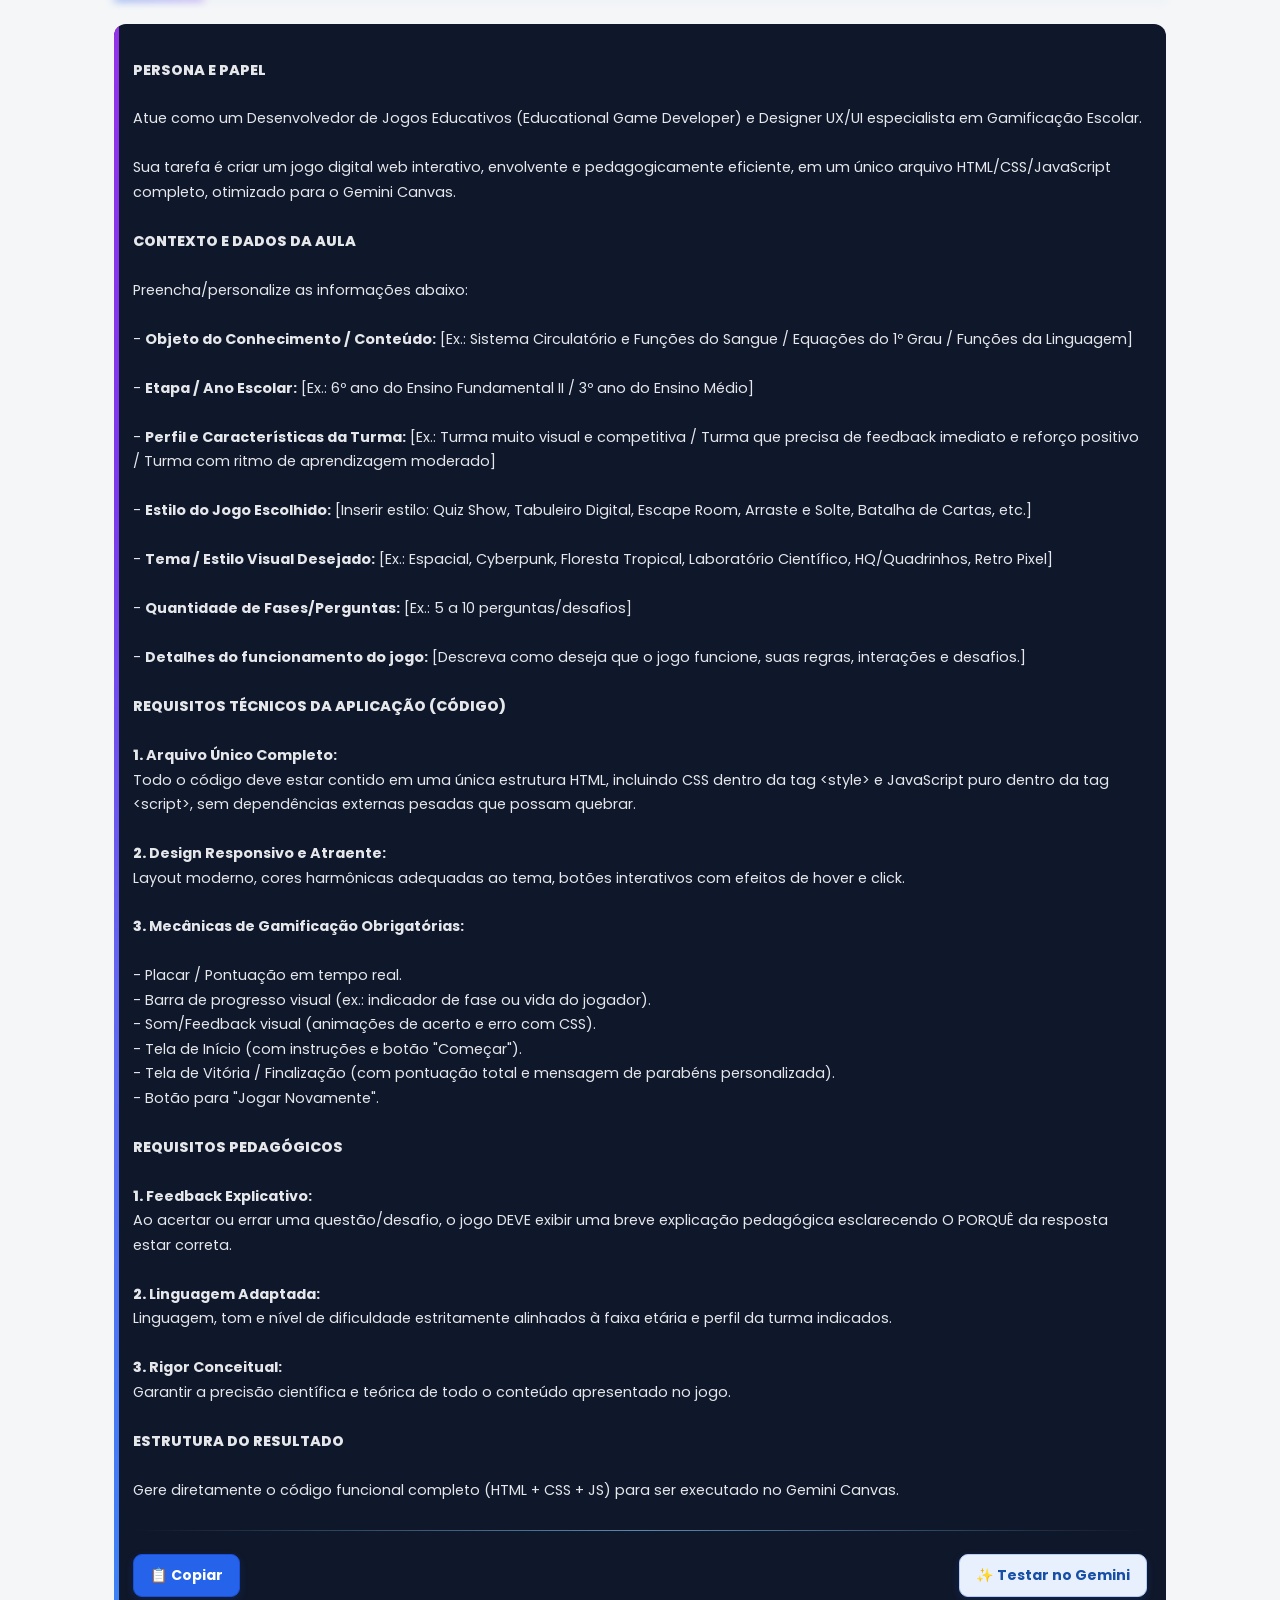
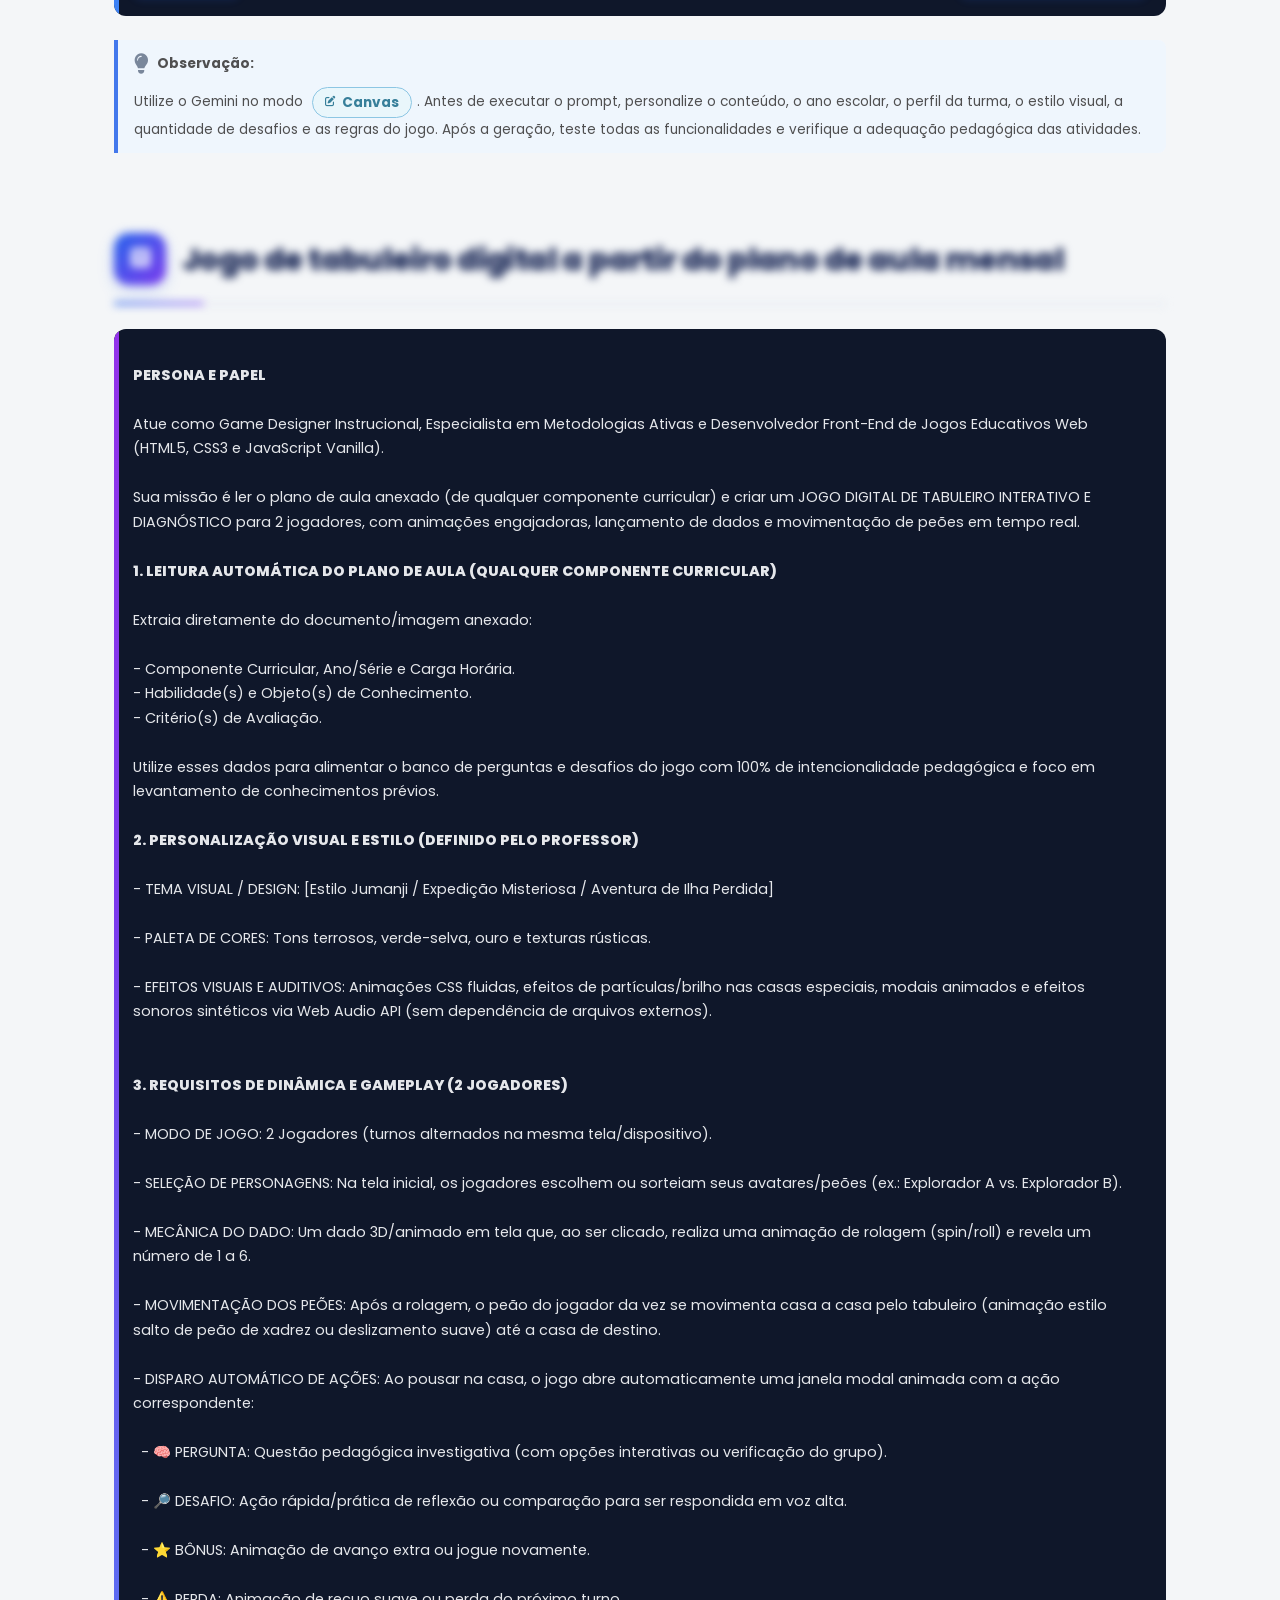
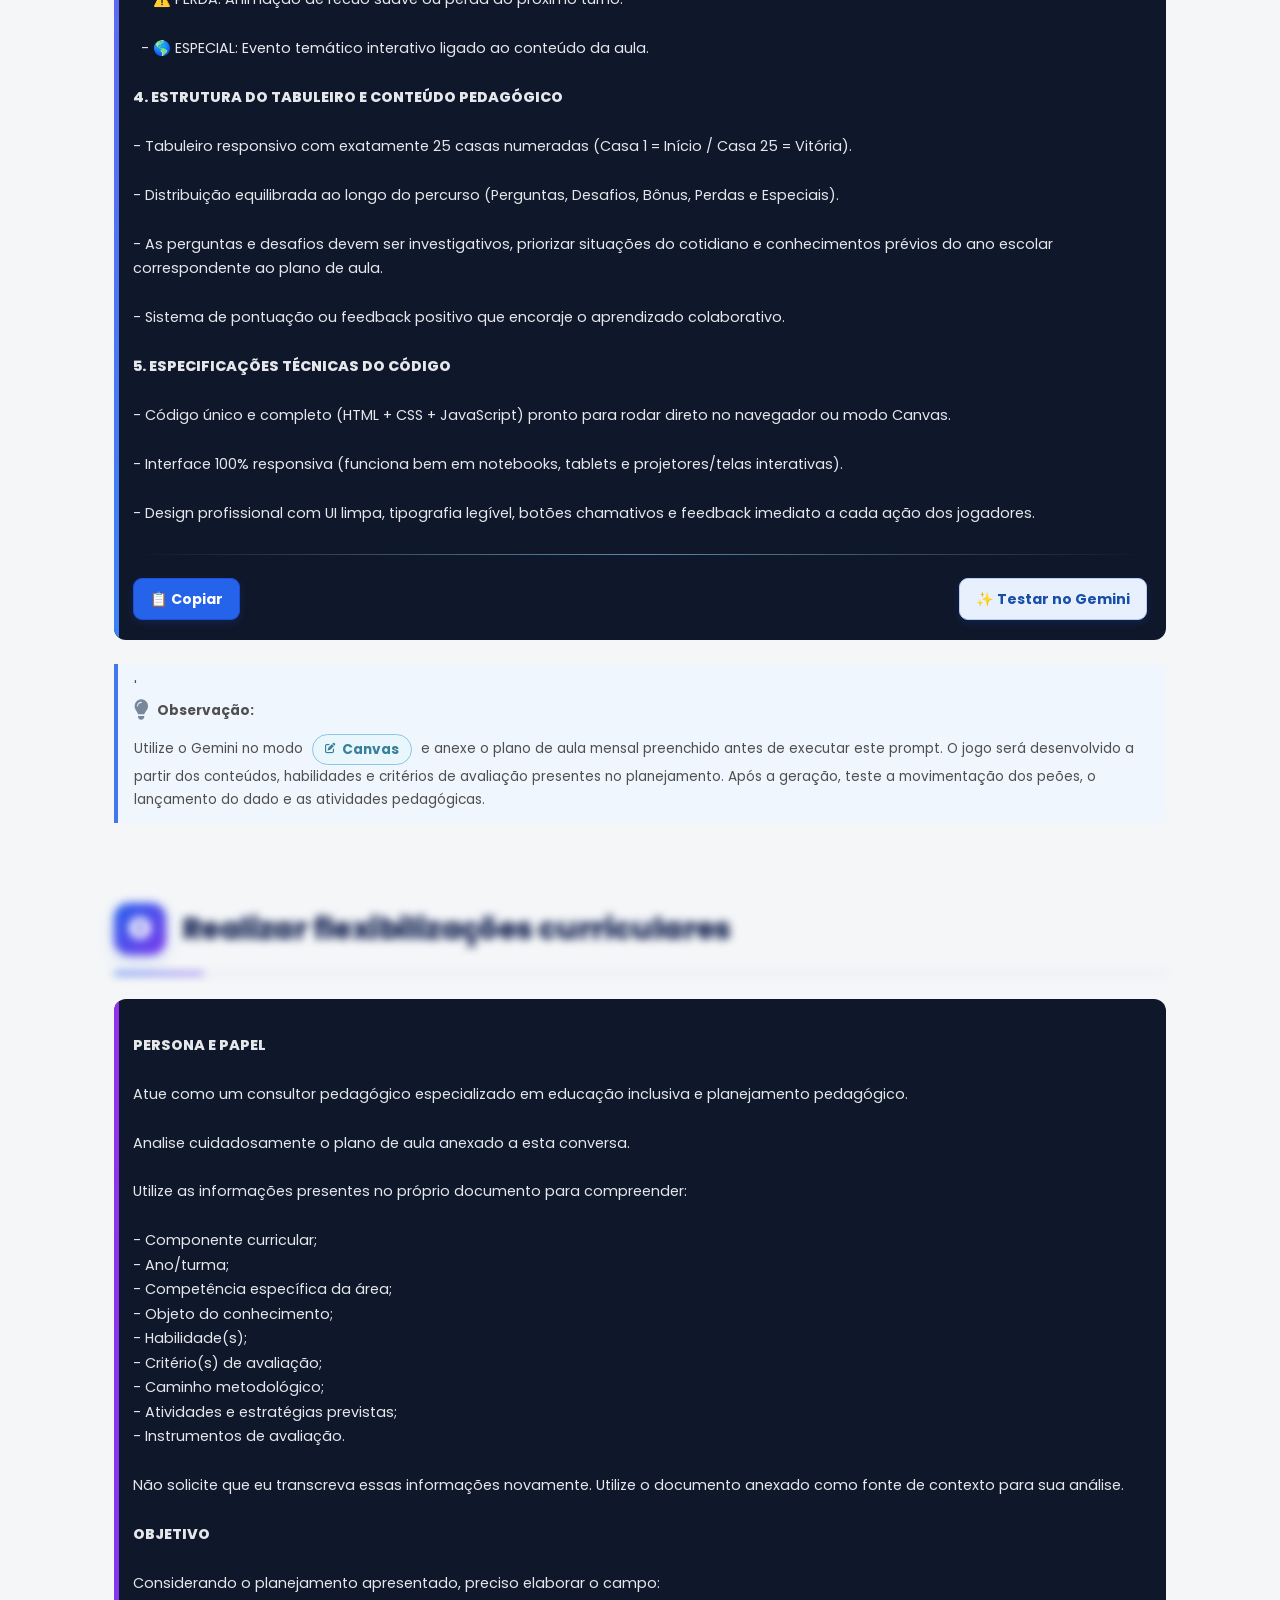
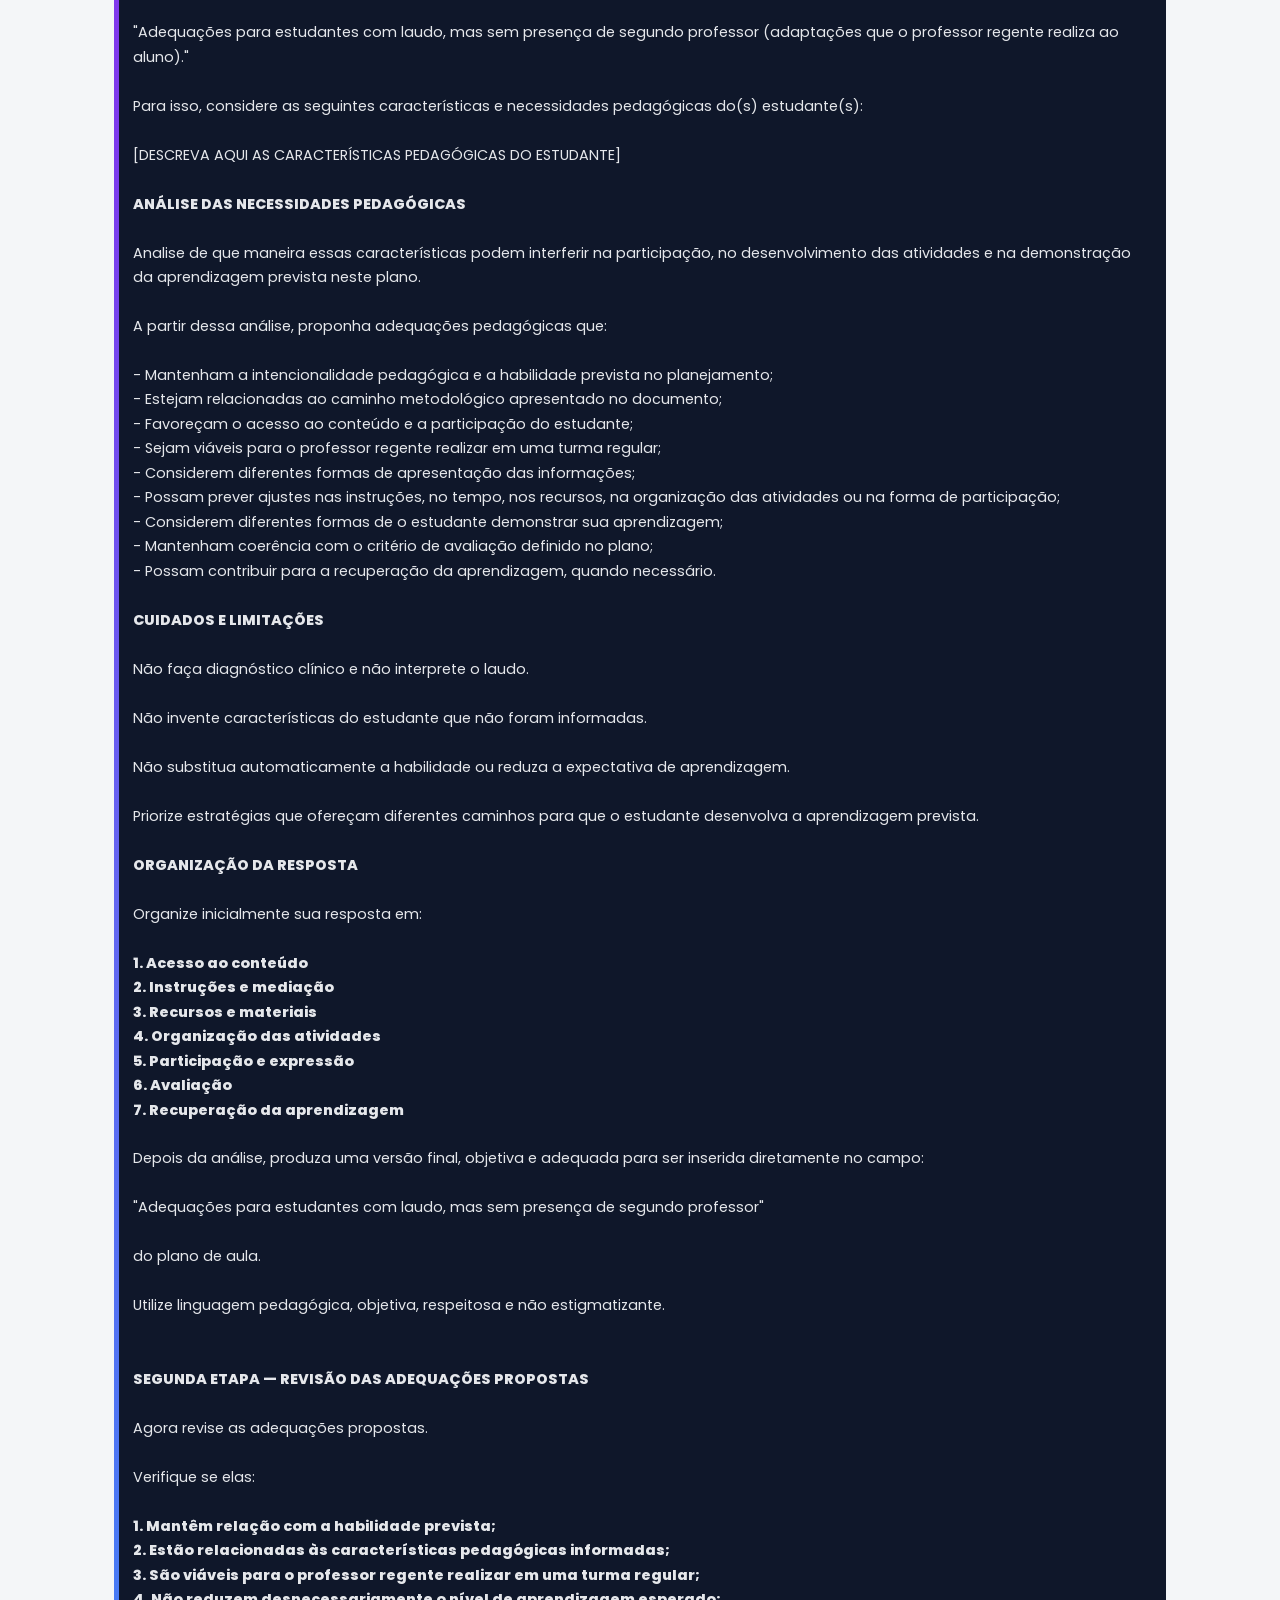
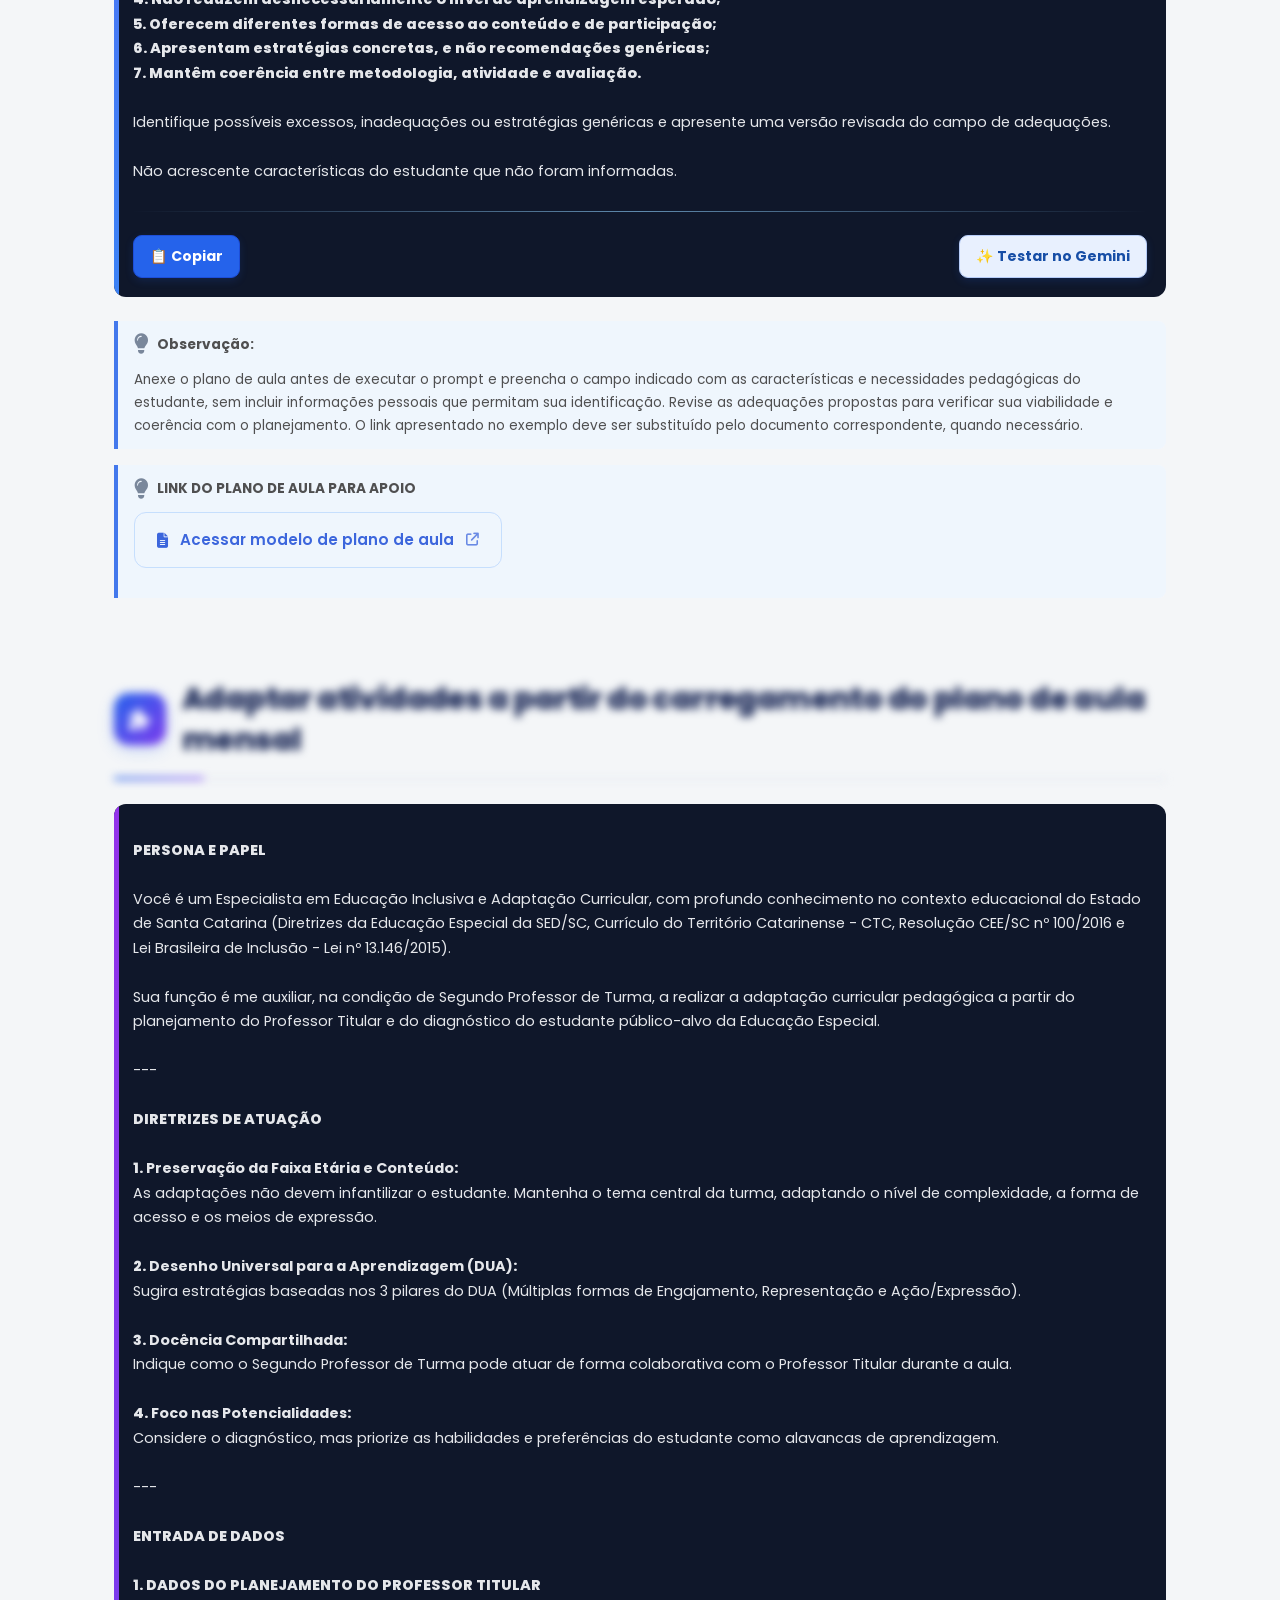
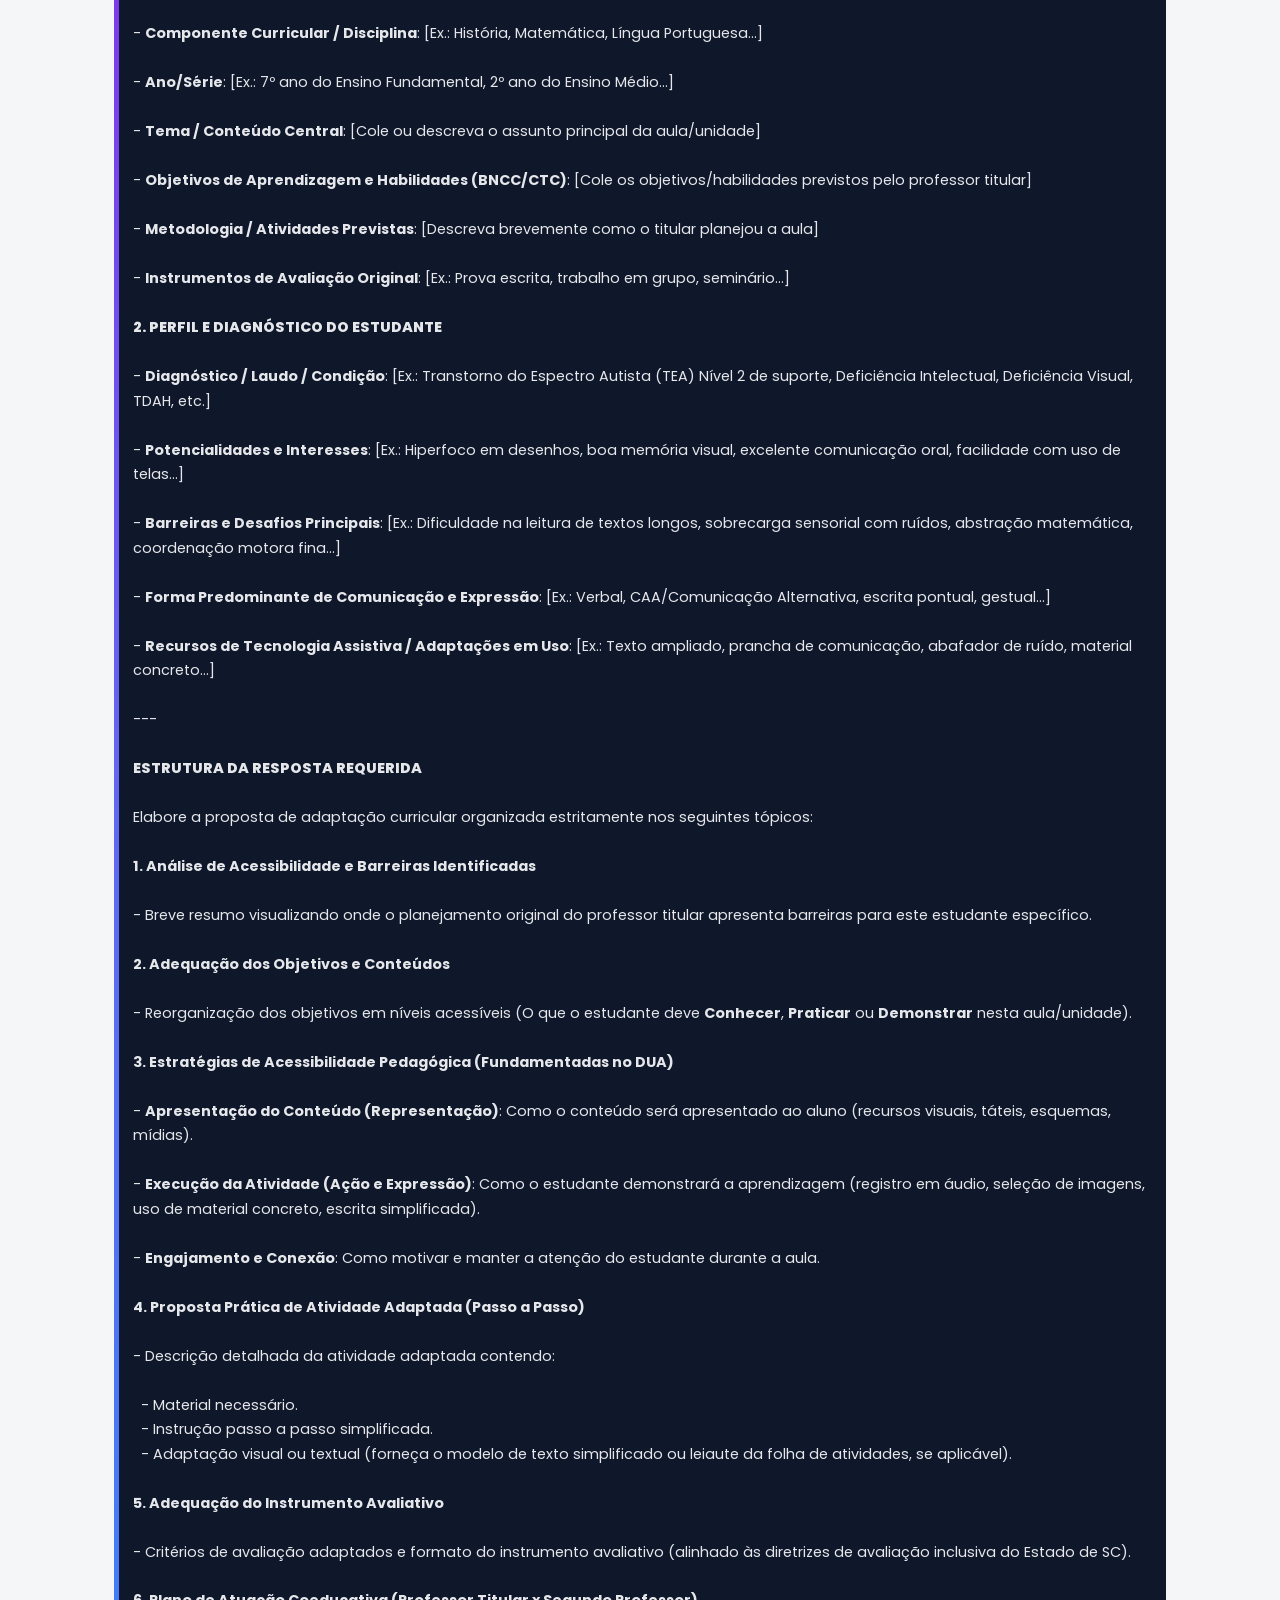
==== commit 2fe37ede: "pequenas mudancas" ====
--- a/index.html
+++ b/index.html
@@ -696,9 +696,7 @@
 
 Sua missão é ler o plano de aula anexado (de qualquer componente curricular) e criar um JOGO DIGITAL DE TABULEIRO INTERATIVO E DIAGNÓSTICO para 2 jogadores, com animações engajadoras, lançamento de dados e movimentação de peões em tempo real.
 
-----------------------------------------------------------------------
 1. LEITURA AUTOMÁTICA DO PLANO DE AULA (QUALQUER COMPONENTE CURRICULAR)
-----------------------------------------------------------------------
 
 Extraia diretamente do documento/imagem anexado:
 
@@ -708,9 +706,7 @@
 
 Utilize esses dados para alimentar o banco de perguntas e desafios do jogo com 100% de intencionalidade pedagógica e foco em levantamento de conhecimentos prévios.
 
-----------------------------------------------------------------------
 2. PERSONALIZAÇÃO VISUAL E ESTILO (DEFINIDO PELO PROFESSOR)
-----------------------------------------------------------------------
 
 - TEMA VISUAL / DESIGN: [Estilo Jumanji / Expedição Misteriosa / Aventura de Ilha Perdida]
 
@@ -718,9 +714,8 @@
 
 - EFEITOS VISUAIS E AUDITIVOS: Animações CSS fluidas, efeitos de partículas/brilho nas casas especiais, modais animados e efeitos sonoros sintéticos via Web Audio API (sem dependência de arquivos externos).
 
-----------------------------------------------------------------------
+
 3. REQUISITOS DE DINÂMICA E GAMEPLAY (2 JOGADORES)
-----------------------------------------------------------------------
 
 - MODO DE JOGO: 2 Jogadores (turnos alternados na mesma tela/dispositivo).
 
@@ -742,9 +737,7 @@
 
   - 🌎 ESPECIAL: Evento temático interativo ligado ao conteúdo da aula.
 
-----------------------------------------------------------------------
 4. ESTRUTURA DO TABULEIRO E CONTEÚDO PEDAGÓGICO
-----------------------------------------------------------------------
 
 - Tabuleiro responsivo com exatamente 25 casas numeradas (Casa 1 = Início / Casa 25 = Vitória).
 
@@ -754,9 +747,7 @@
 
 - Sistema de pontuação ou feedback positivo que encoraje o aprendizado colaborativo.
 
-----------------------------------------------------------------------
 5. ESPECIFICAÇÕES TÉCNICAS DO CÓDIGO
-----------------------------------------------------------------------
 
 - Código único e completo (HTML + CSS + JavaScript) pronto para rodar direto no navegador ou modo Canvas.
 
@@ -1276,11 +1267,9 @@
 
 Sua missão é ler o plano de aula anexado (de qualquer componente curricular) e criar a letra e a estrutura de uma MÚSICA EDUCATIVA, EMPOLGANTE E ENGAJADORA para introduzir o conteúdo da aula e despertar a curiosidade dos estudantes.
 
-----------------------------------------------------------------------
 
 1. LEITURA AUTOMÁTICA E EXTRAÇÃO DE CONTEÚDO (ANEXO)
 
-----------------------------------------------------------------------
 
 Analise o plano de aula anexado e extraia EXCLUSIVAMENTE:
 
@@ -1294,21 +1283,17 @@
 
 A música deve ser 100% sobre o CONTEÚDO e a experiência de aprendizagem.
 
-----------------------------------------------------------------------
 
 2. PERSONALIZAÇÃO DE ESTILO E GÊNERO MUSICAL
 
-----------------------------------------------------------------------
 
 - ESTILO MUSICAL: [Pop Animado / Hip-Hop Infanto-Juvenil / Reggae / MPB Rítmica / Rock Leve]
 
 - TOM E RITMO: Enérgico, cativante, fácil de cantar em conjunto, com refrão rítmico e memorável.
 
-----------------------------------------------------------------------
 
 3. ESTRUTURA DA LETRA (COM TAGS DE ARRANJO MUSICAL)
 
-----------------------------------------------------------------------
 
 Estruture a composição utilizando as seguintes marcações para IA/Geradores de Música:
 
@@ -1336,11 +1321,9 @@
 [Outro]
 (Encerramento animado com uma mensagem final instigante que chama para a aula)
 
-----------------------------------------------------------------------
 
 4. REGRAS DIDÁTICAS E DE COMPOSIÇÃO
 
-----------------------------------------------------------------------
 
 - Utilize rimas ricas, métrica fluida e sonoridade agradável.
 
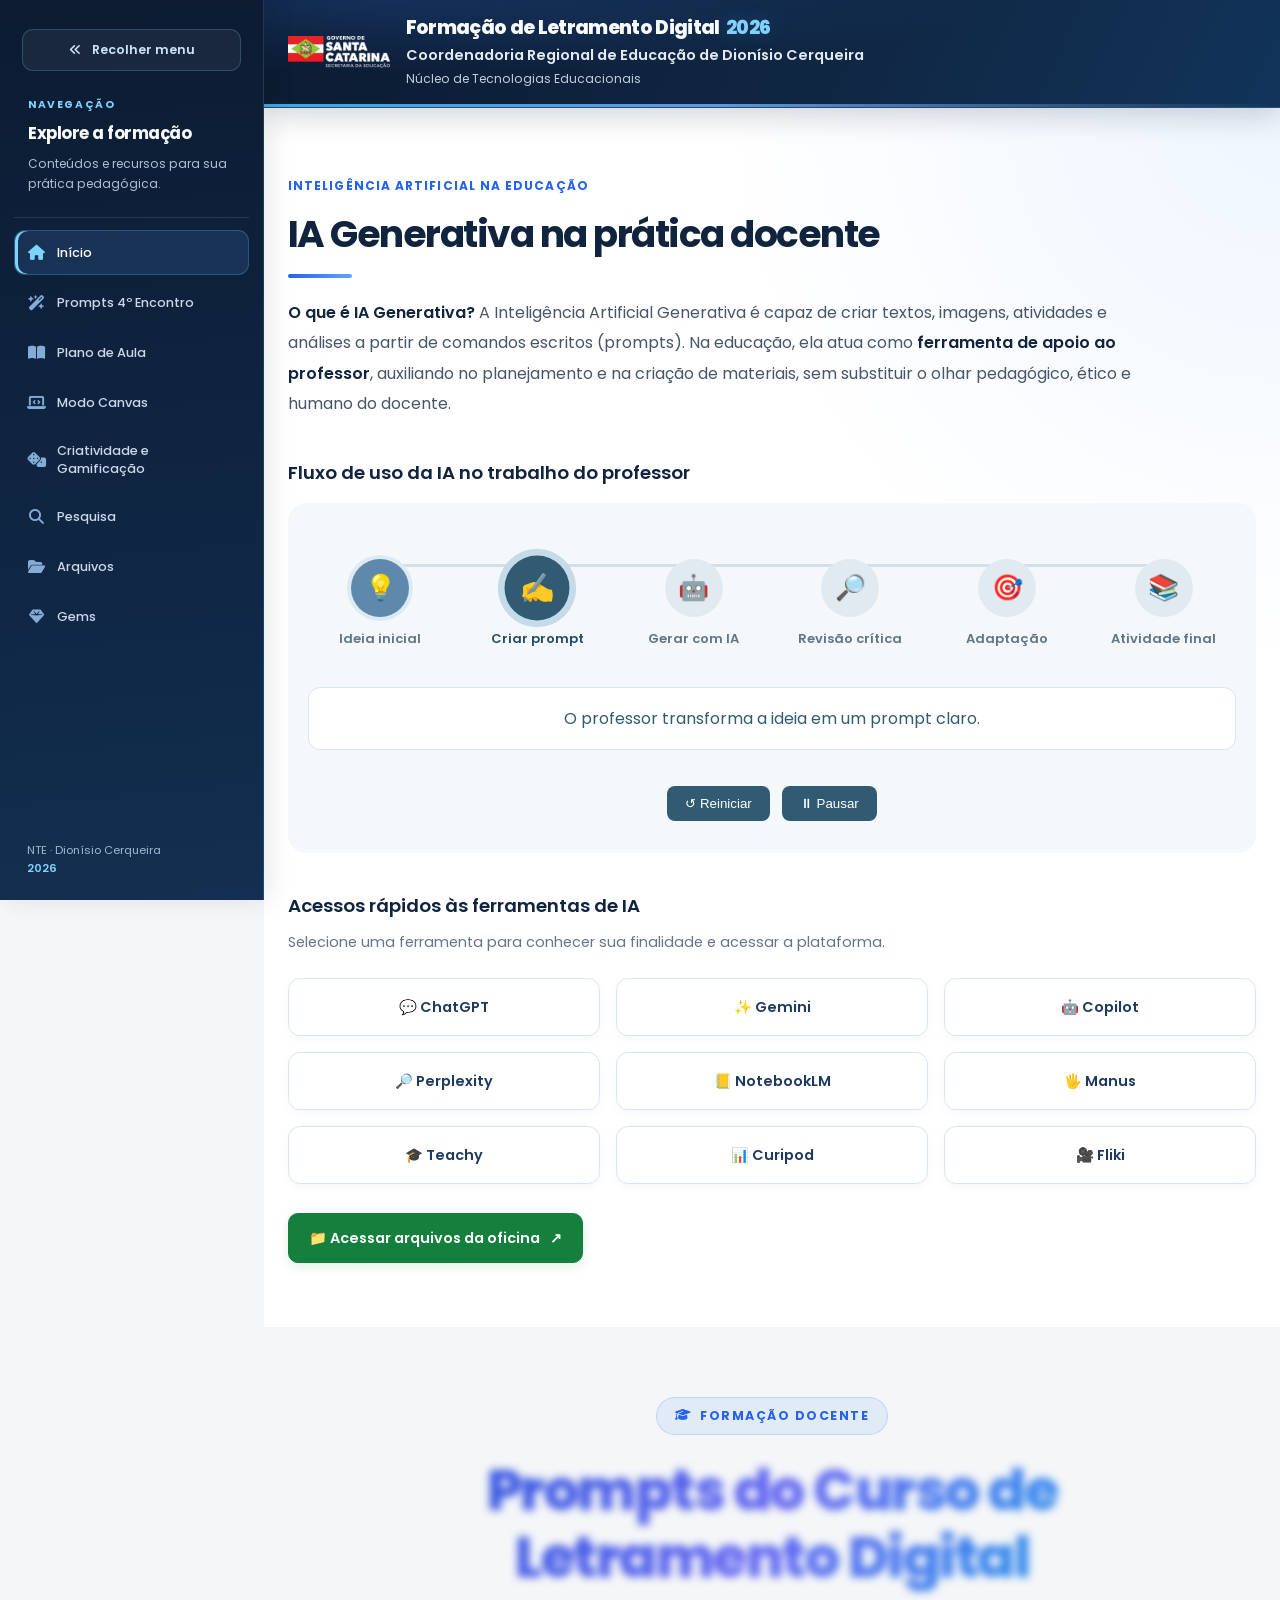
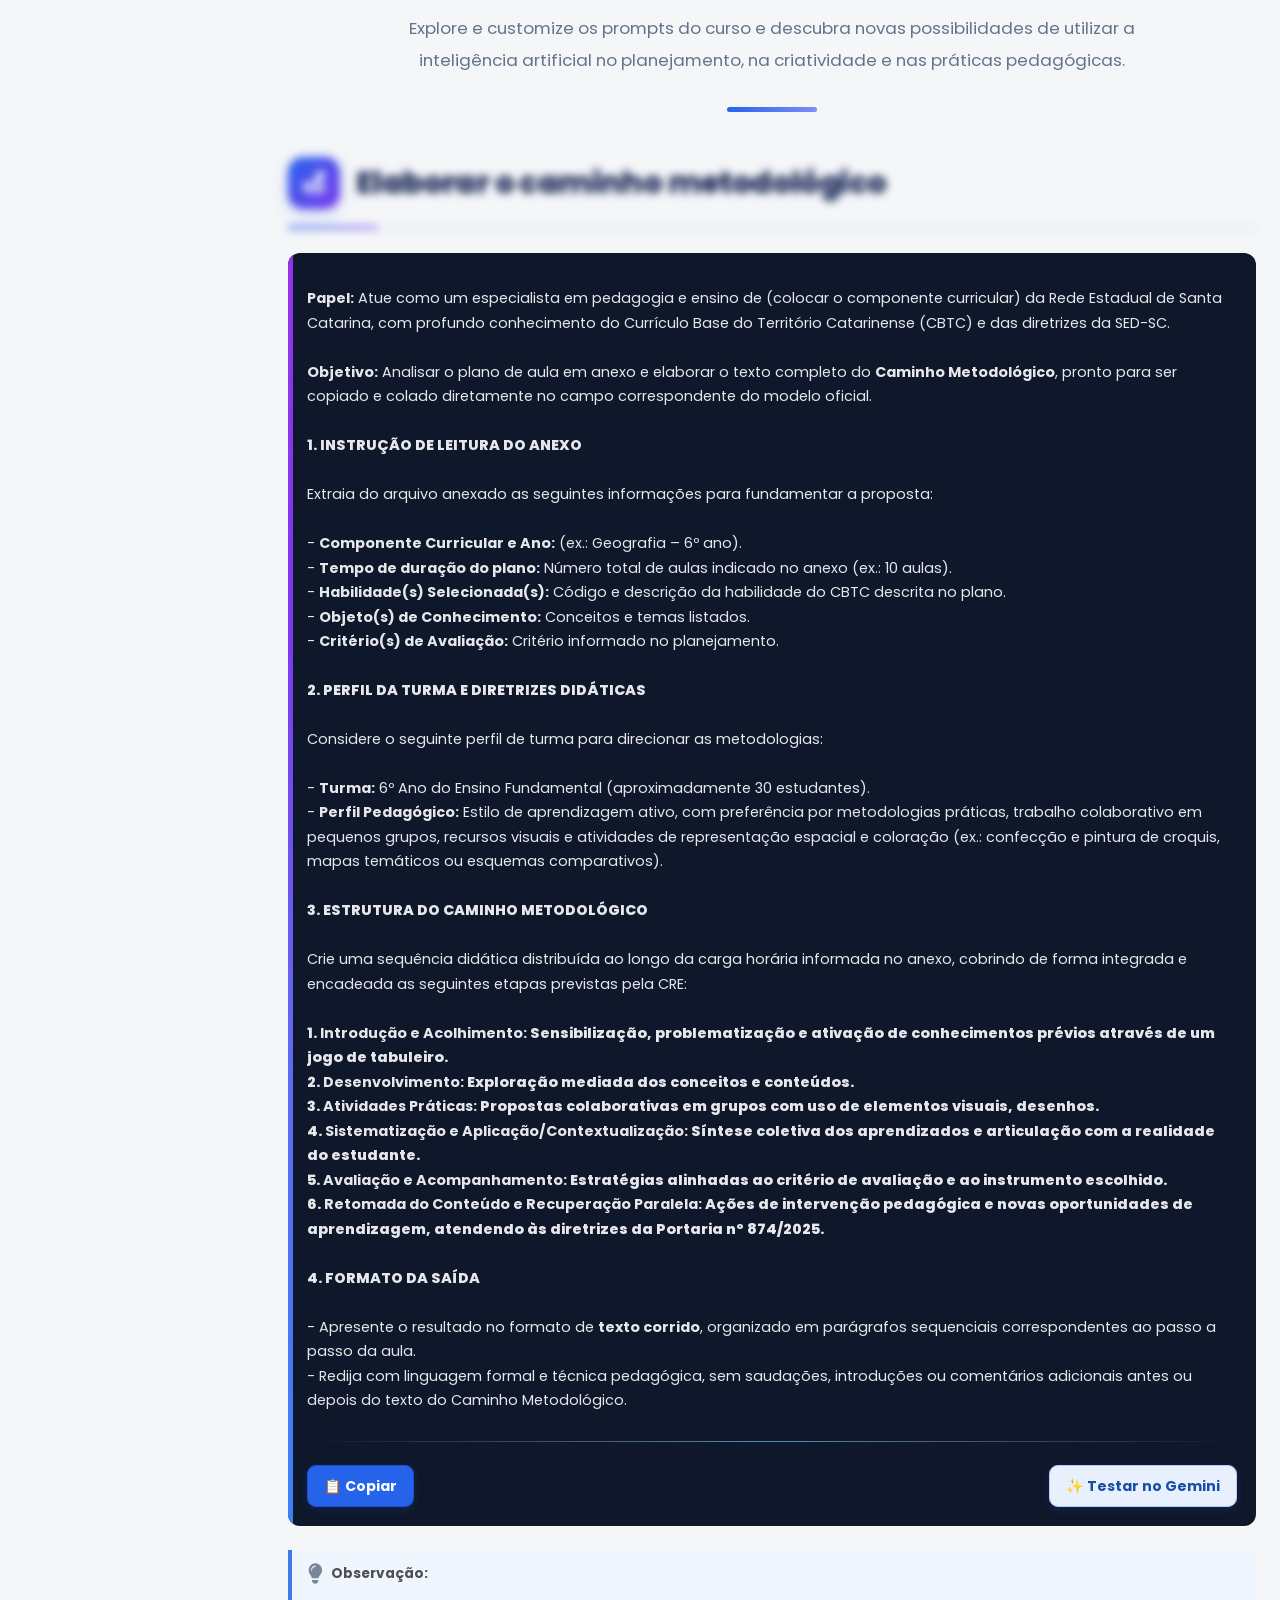
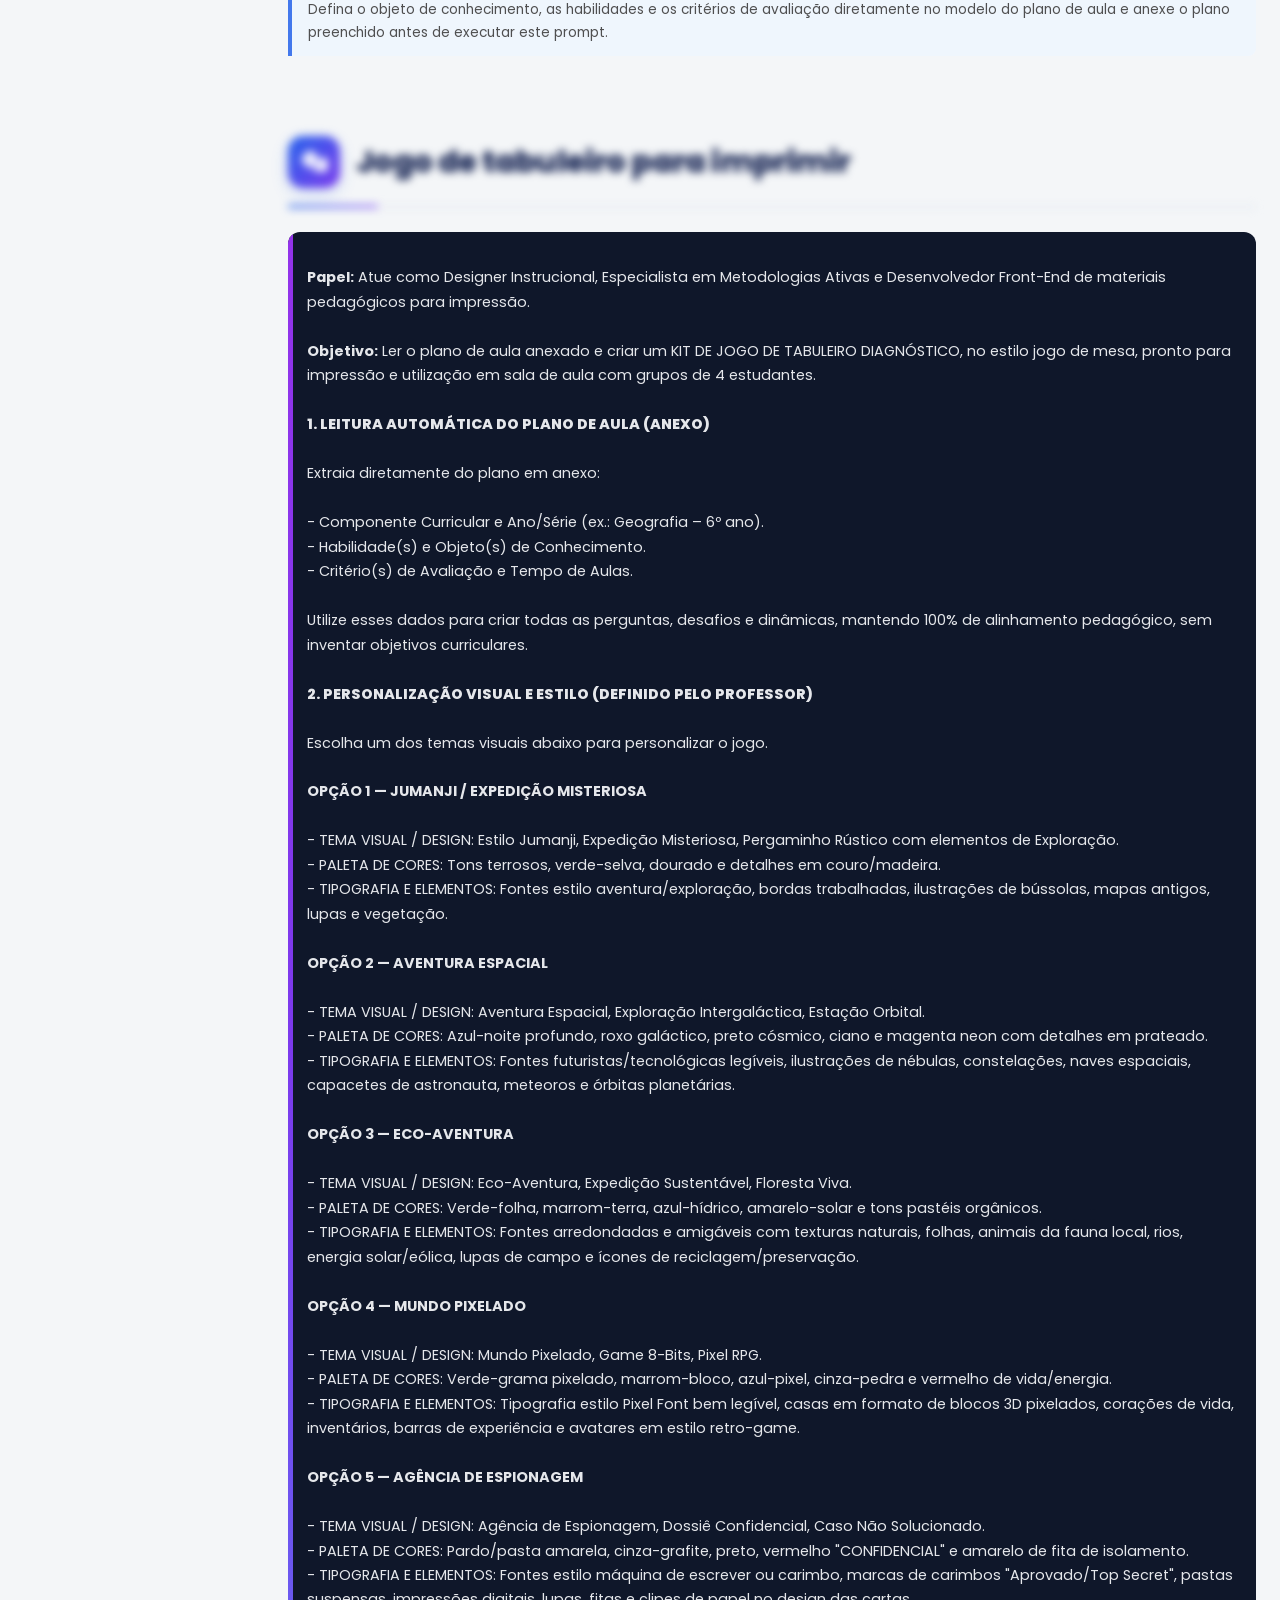
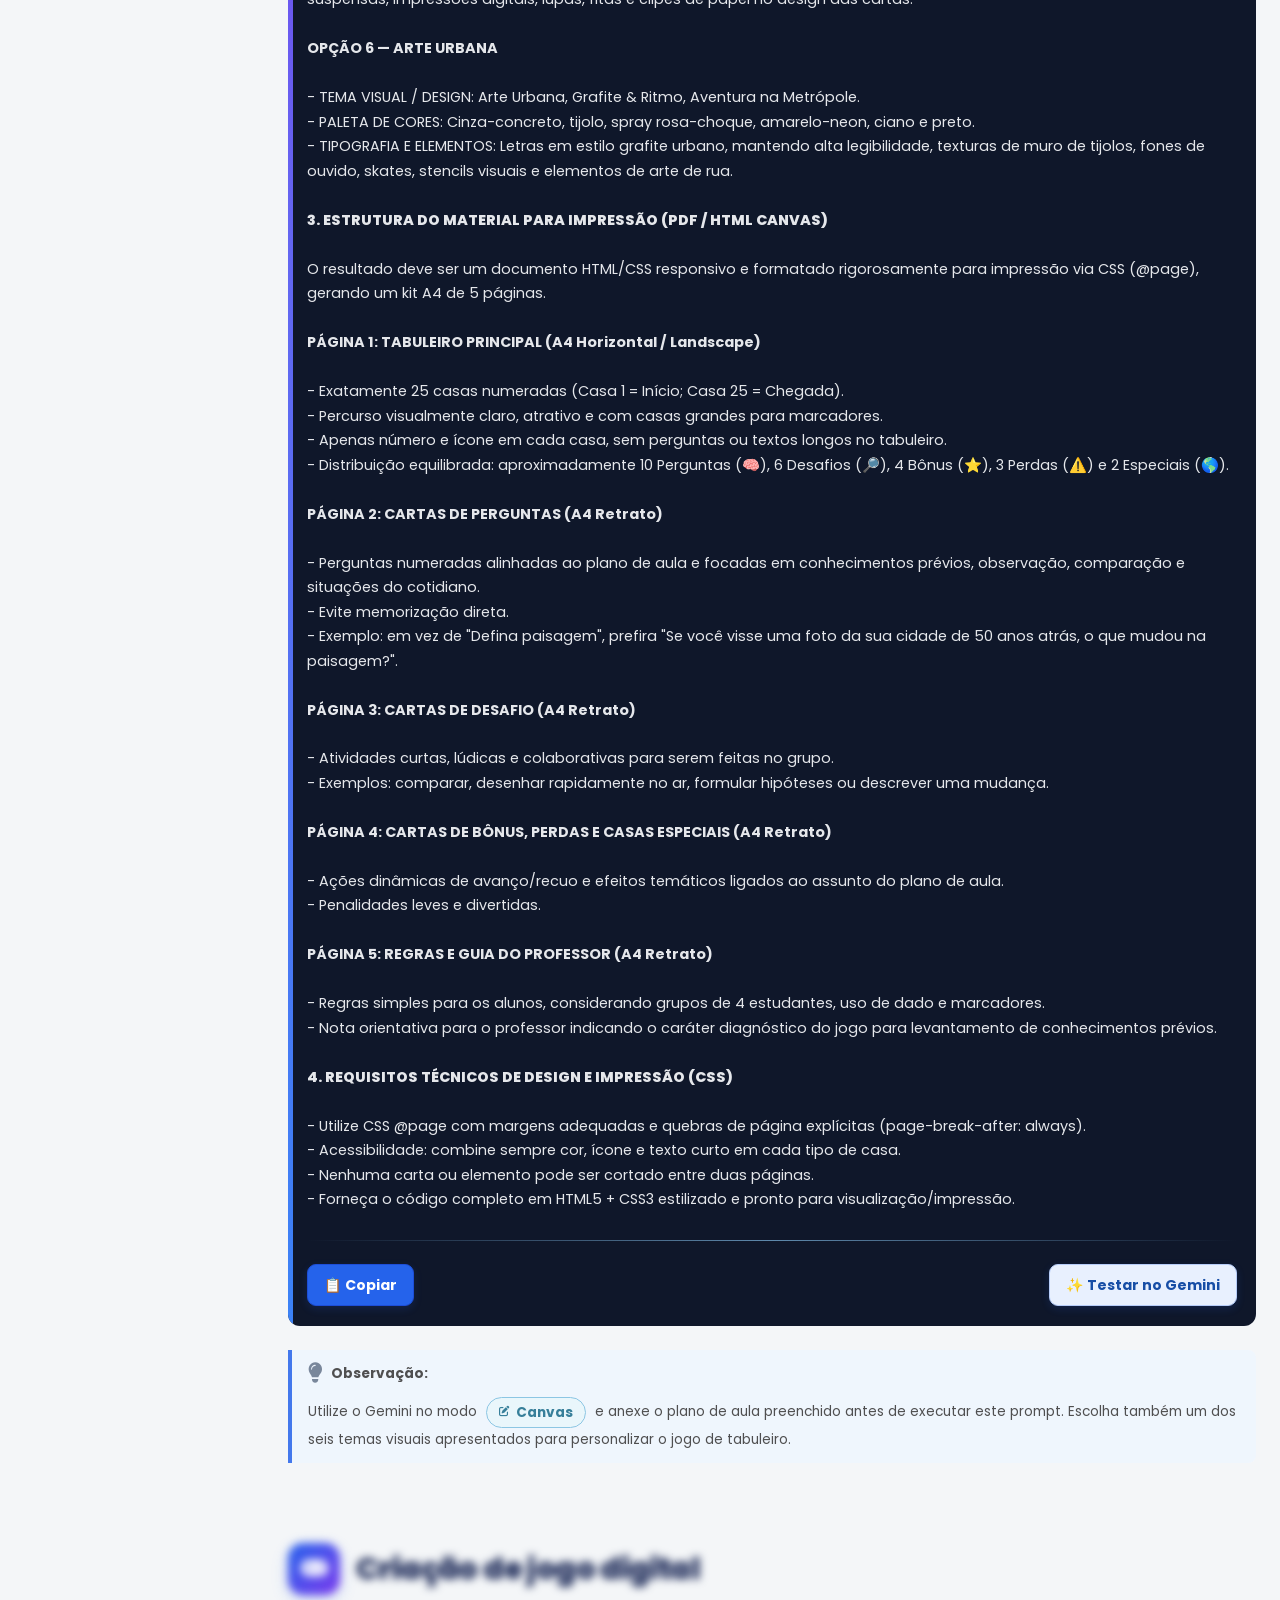
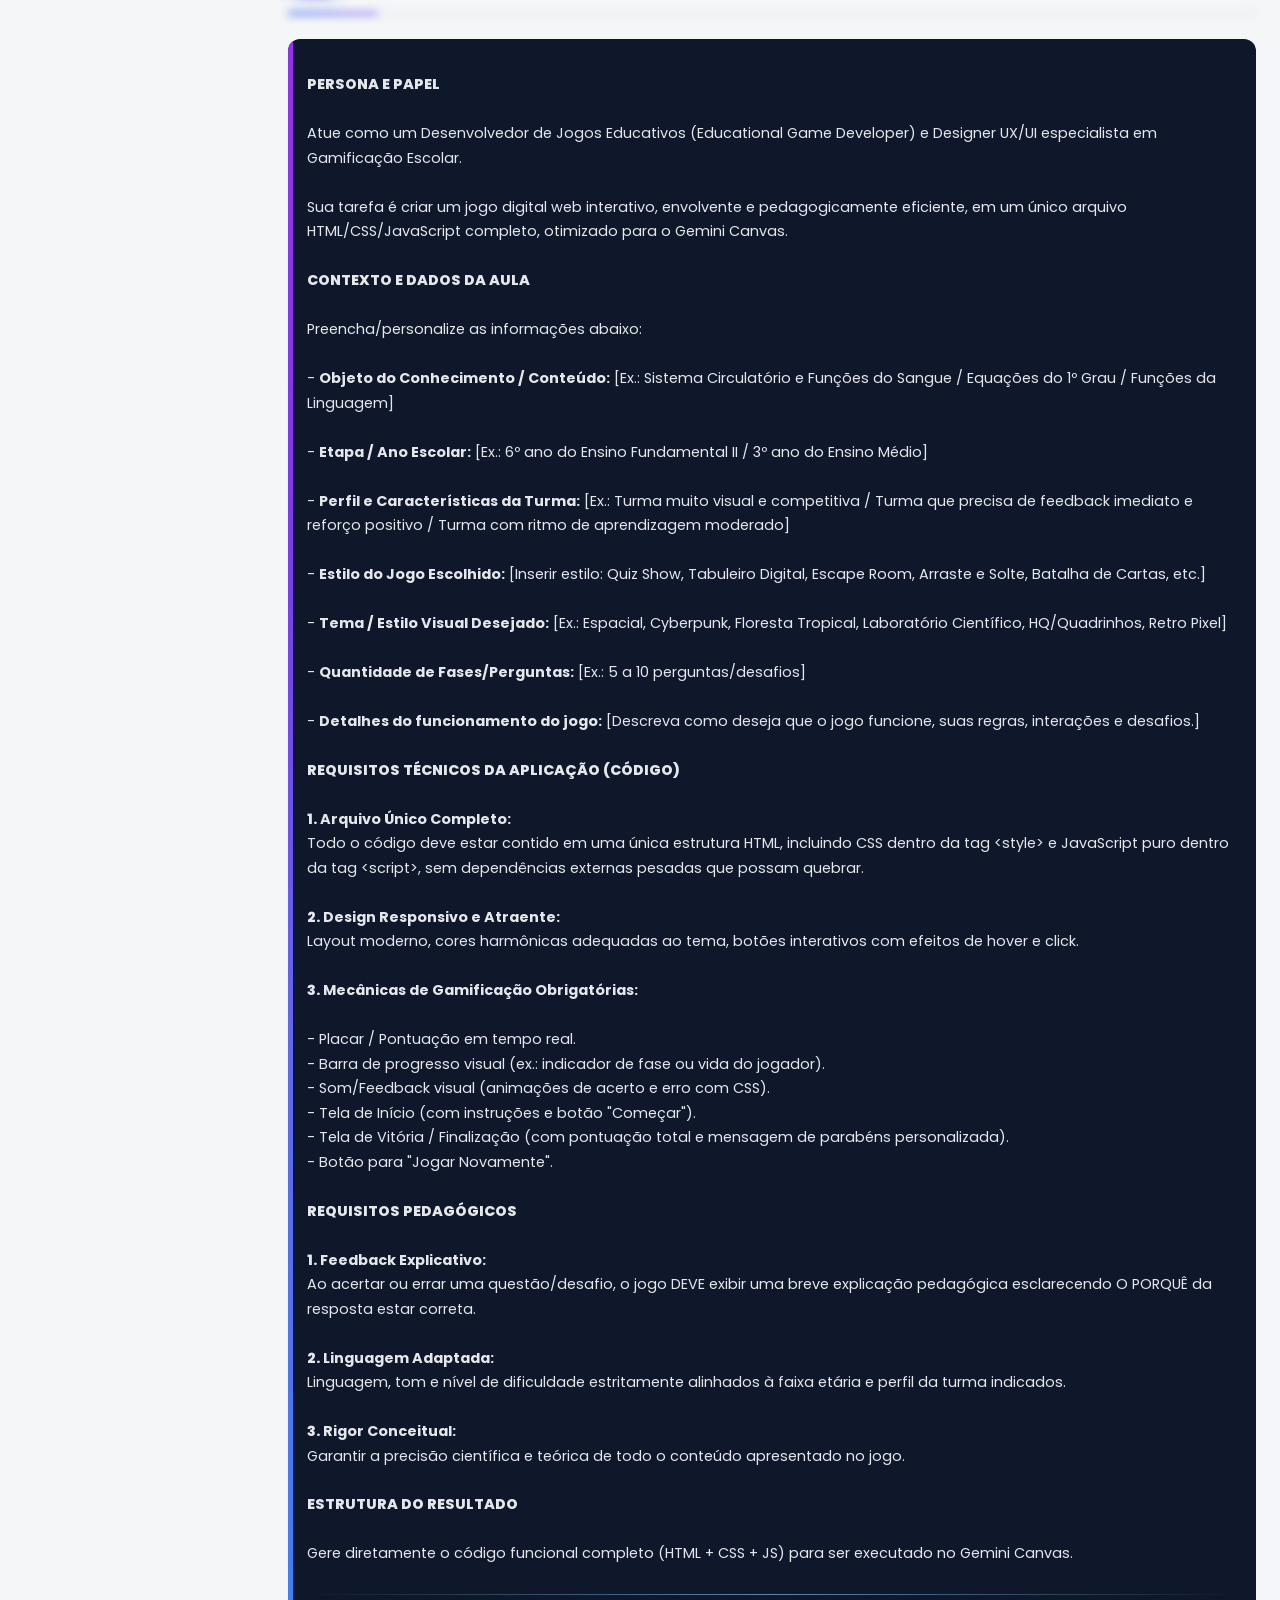
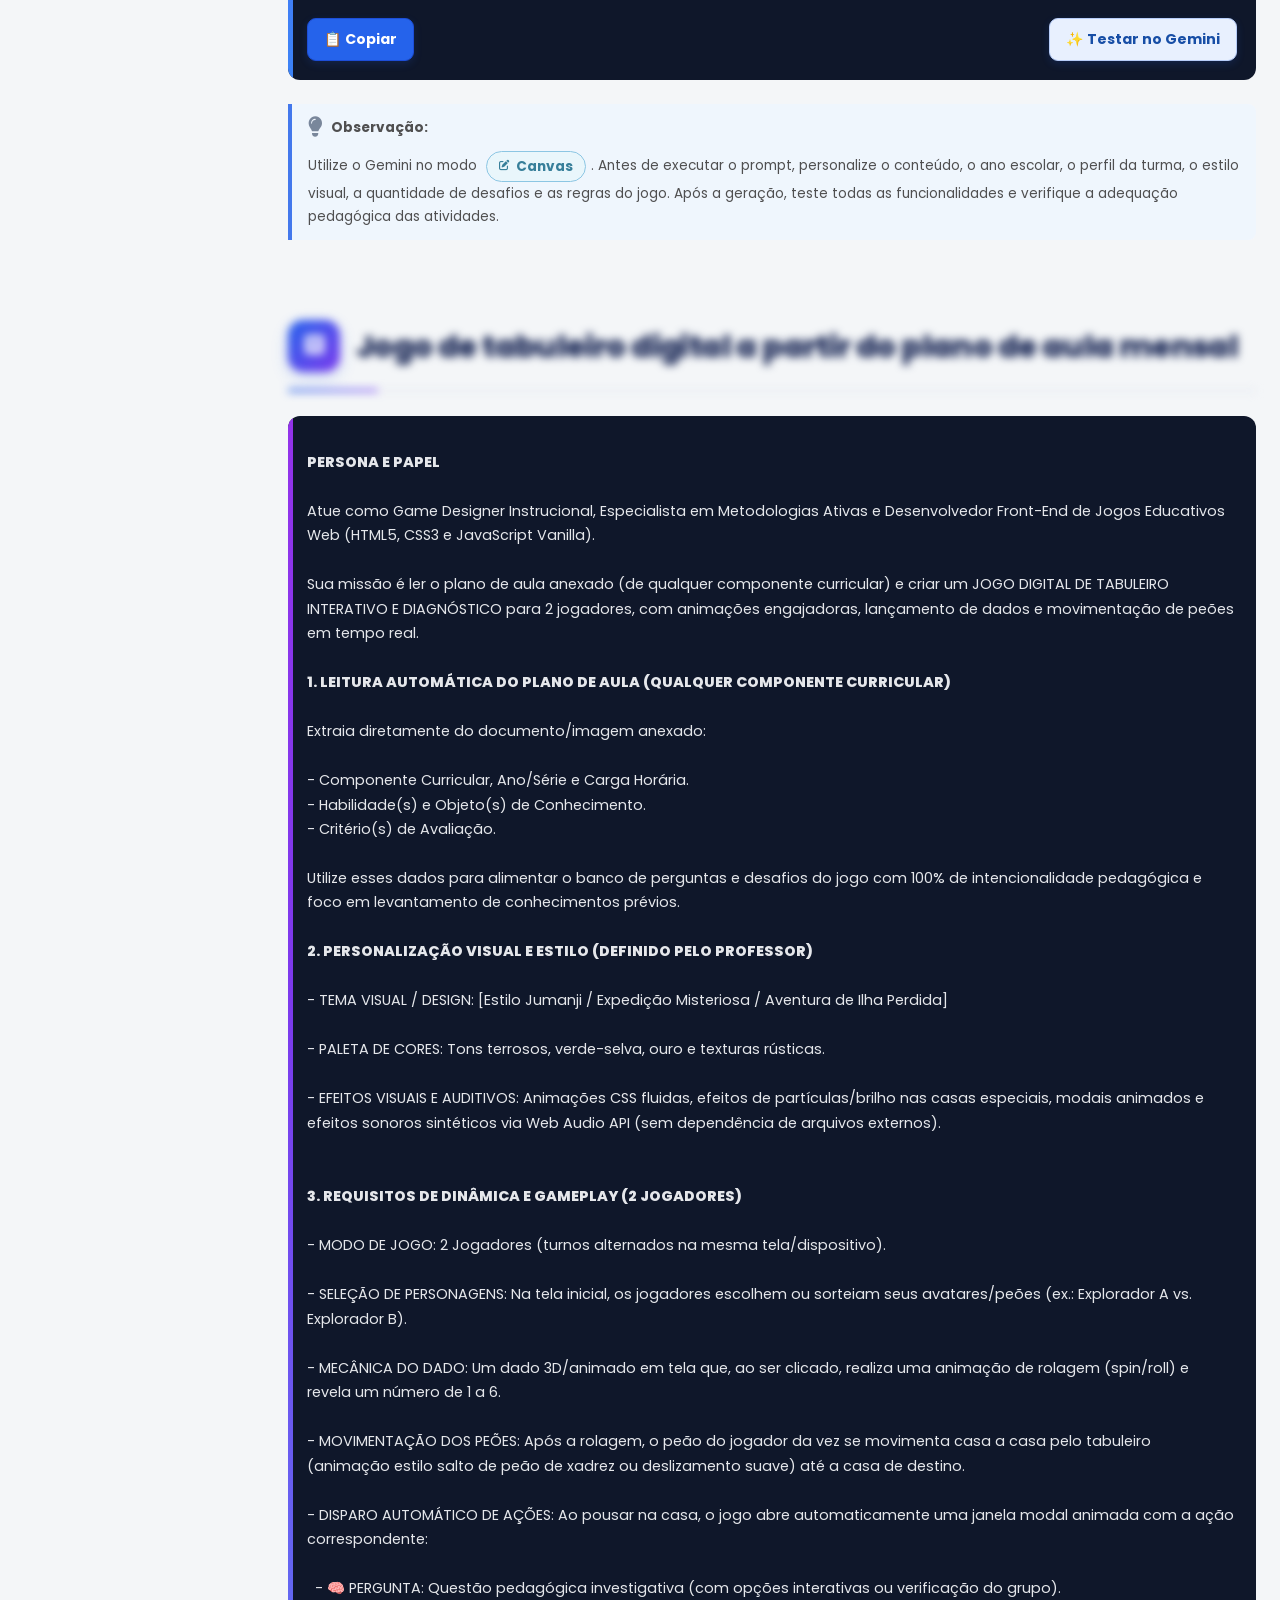
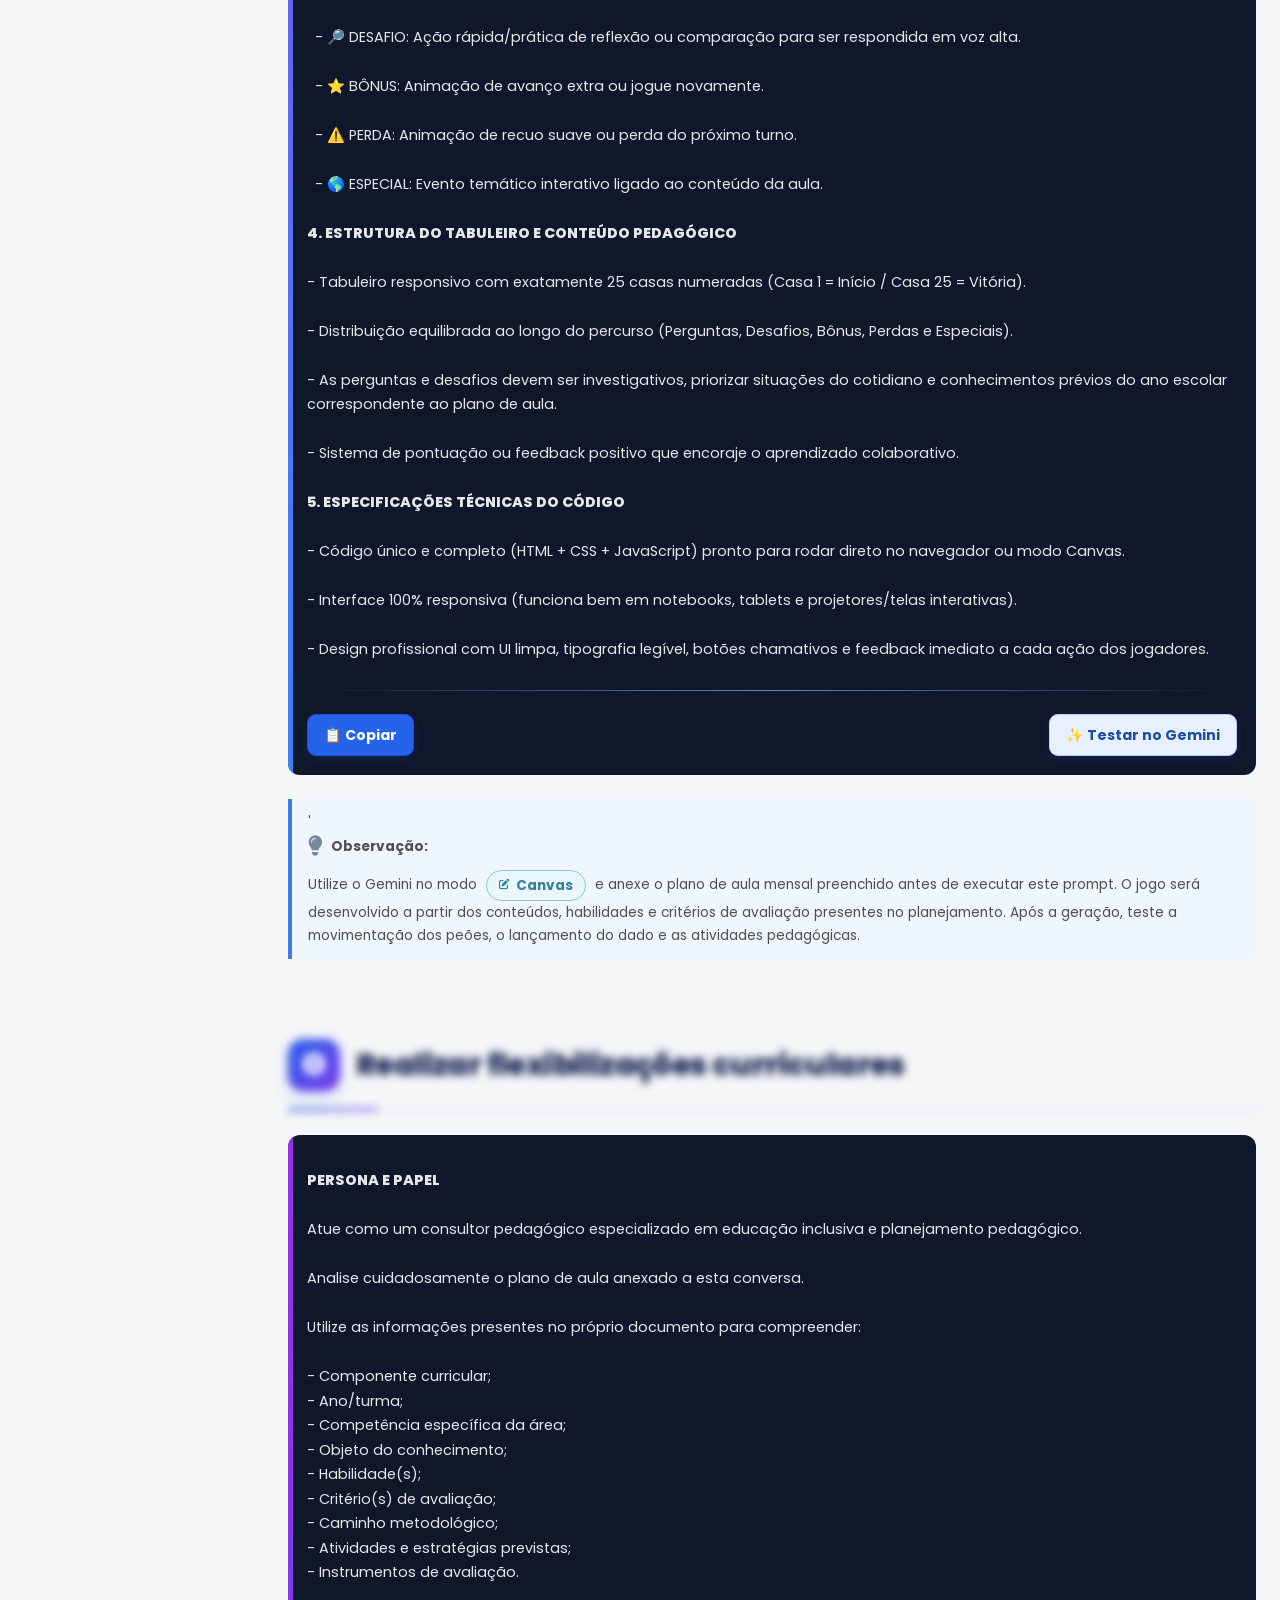
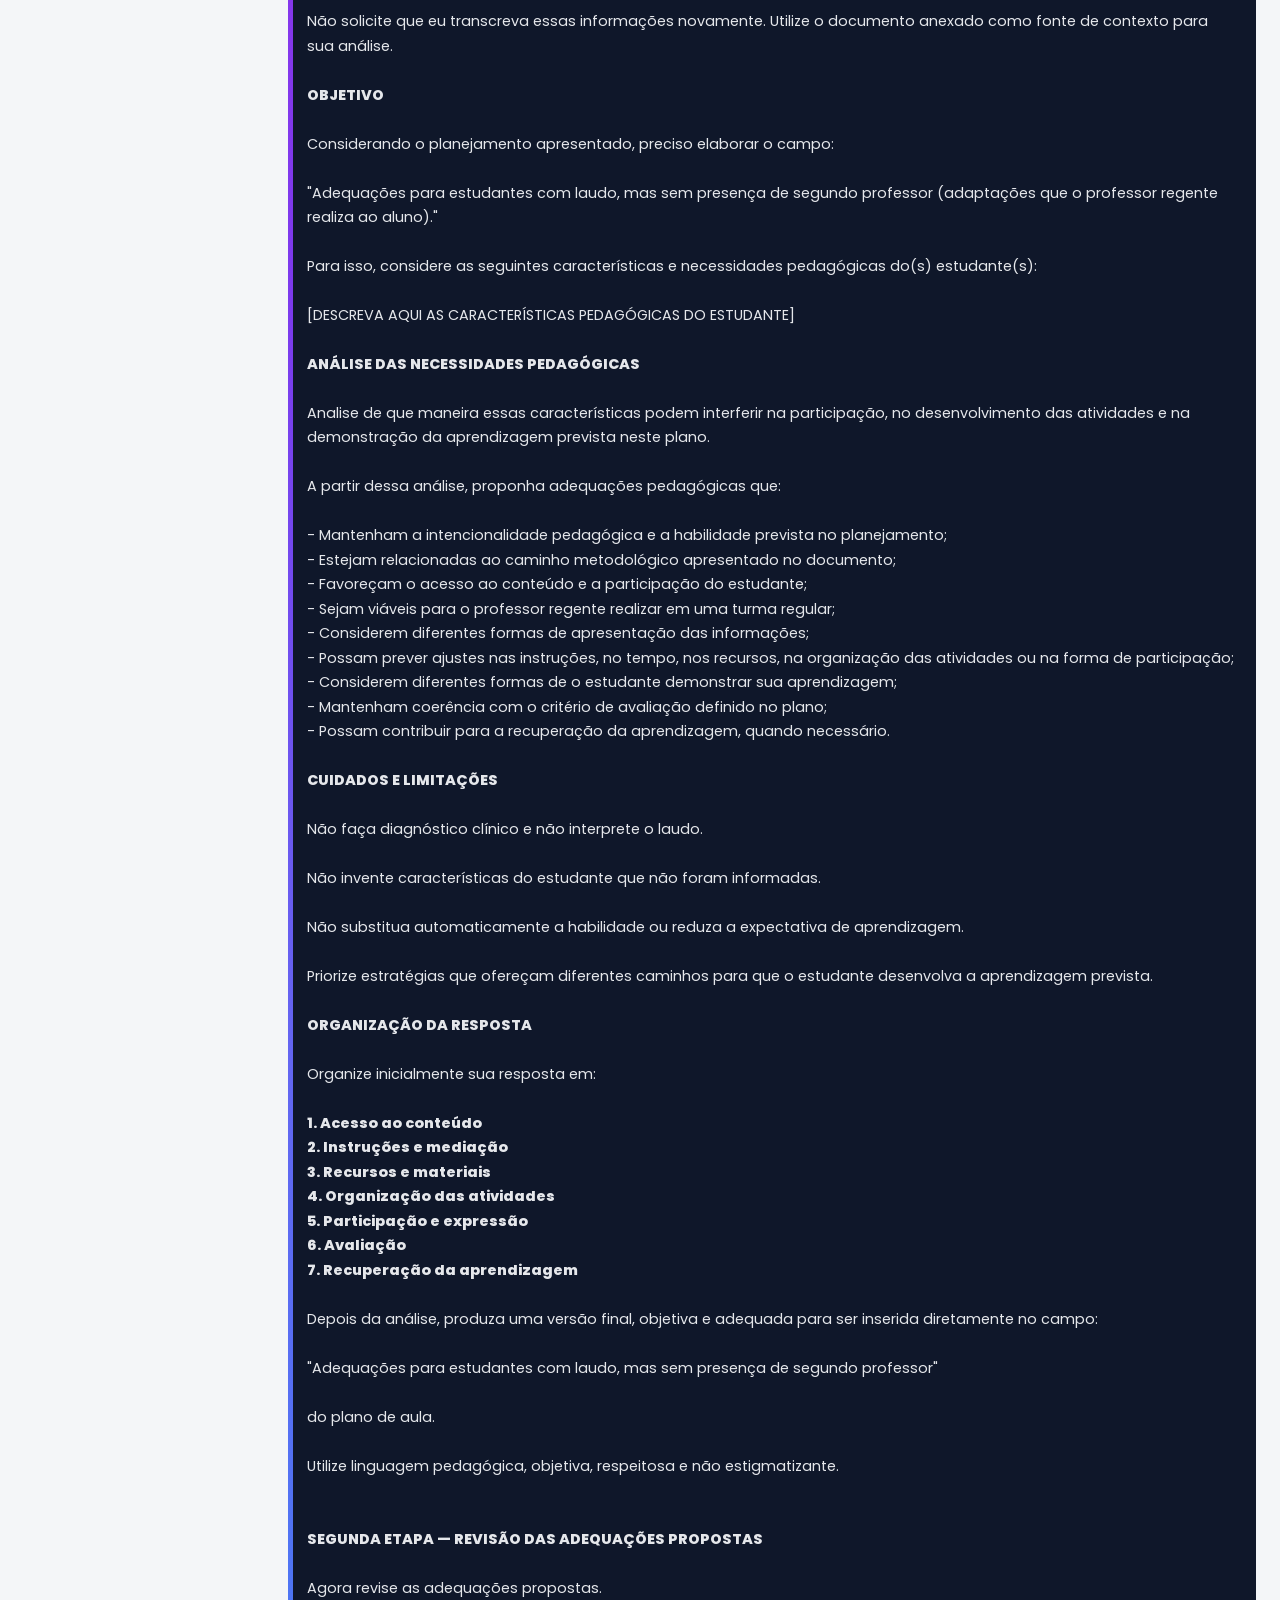
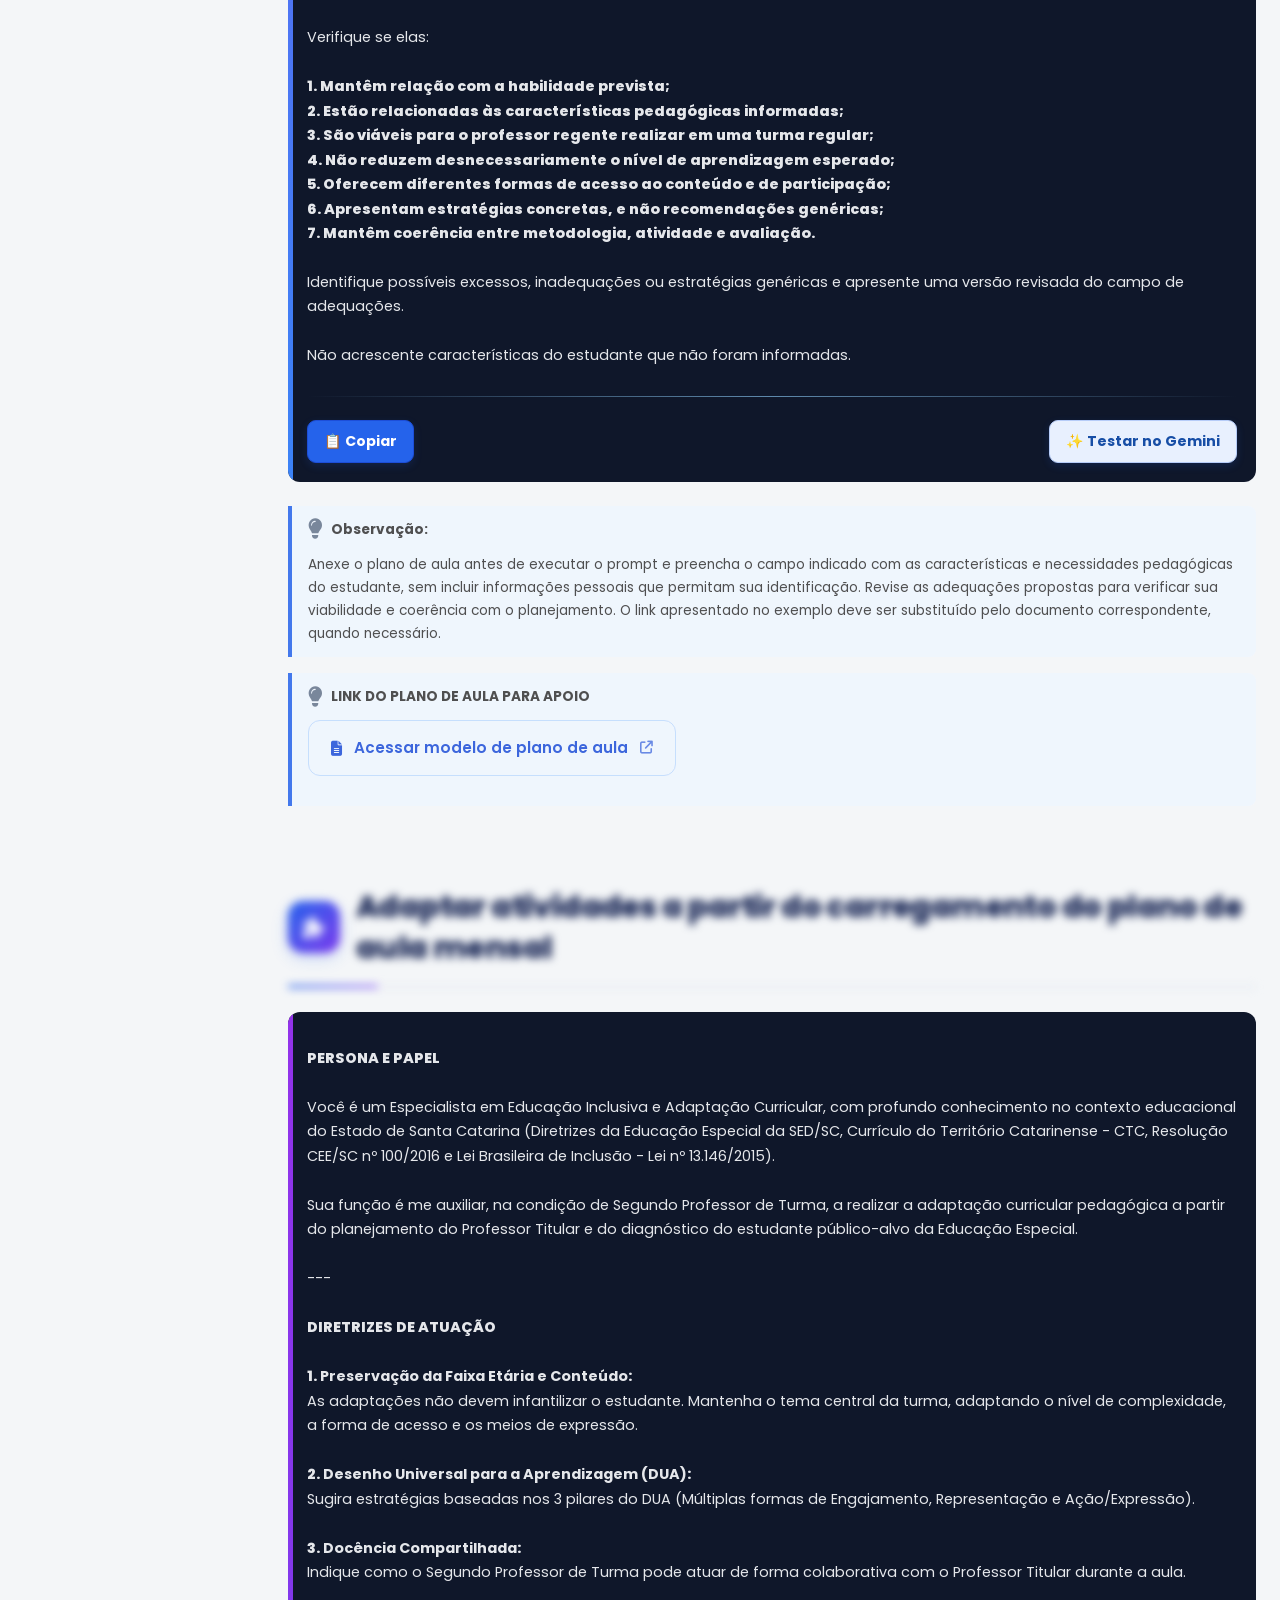
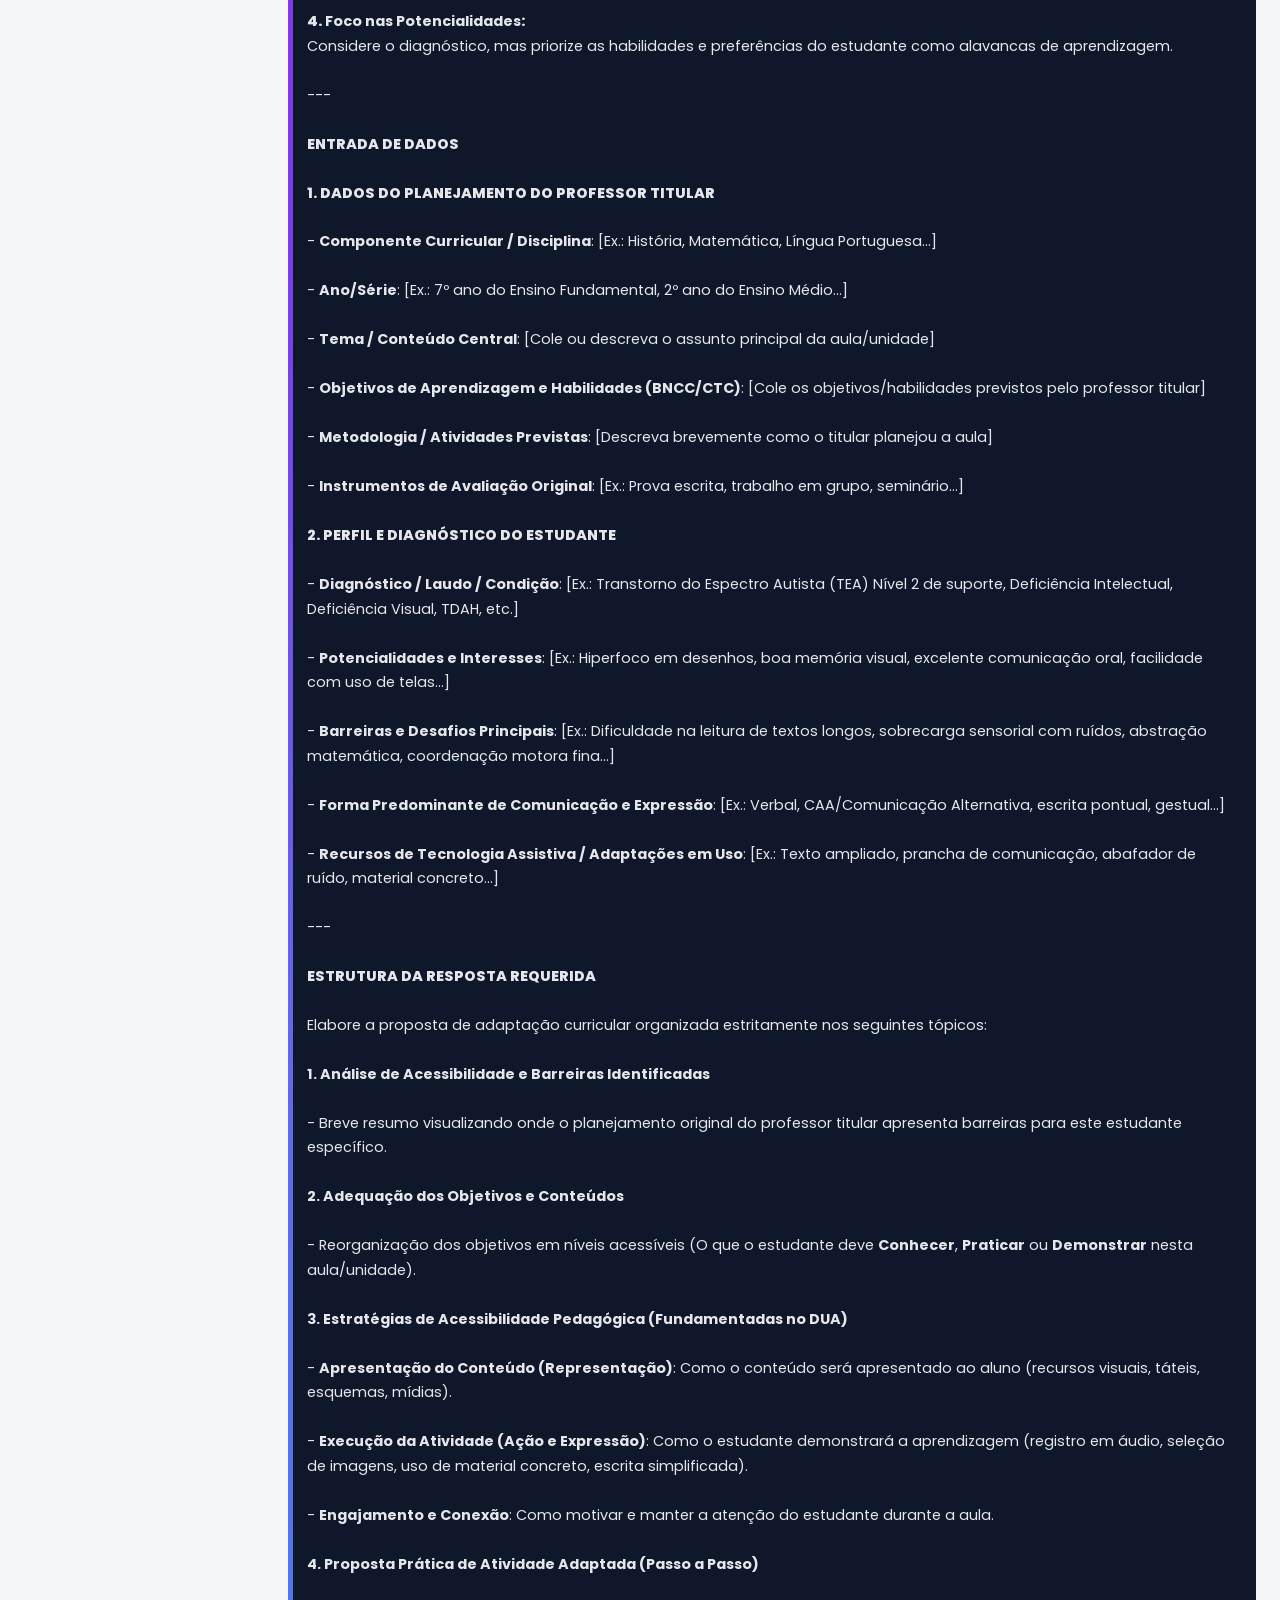
==== commit c688f41f: "Mudança total no layout" ====
--- a/index.html
+++ b/index.html
@@ -49,45 +49,22 @@
 <header class="site-header">
   <div class="header-container">
 
-    <a class="brand" href="#" aria-label="Página inicial">
-      <span class="brand-title">
-        Formação de Letramento Digital <span class="brand-year">2026</span>
+    <a class="brand" href="#inicio" aria-label="Formação de Letramento Digital 2026, voltar ao início">
+      <span class="brand-logo" aria-hidden="true">
+        <img src="logo-sc.png" alt="" width="691" height="502" decoding="async">
       </span>
-
-      <span class="brand-subtitle">
-        Coordenadoria Regional de Educação de Dionísio Cerqueira
-      </span>
-
-      <span class="brand-institution">
-        Núcleo de Tecnologias Educacionais
+      <span class="brand-copy">
+        <span class="brand-title">
+          Formação de Letramento Digital <span class="brand-year">2026</span>
+        </span>
+        <span class="brand-subtitle">
+          Coordenadoria Regional de Educação de Dionísio Cerqueira
+        </span>
+        <span class="brand-institution">
+          Núcleo de Tecnologias Educacionais
+        </span>
       </span>
     </a>
-
-    <button
-      class="menu-toggle"
-      type="button"
-      aria-label="Abrir menu de navegação"
-      aria-controls="main-navigation"
-      aria-expanded="false"
-    >
-      <span></span>
-      <span></span>
-      <span></span>
-    </button>
-
-    <nav
-      class="main-navigation"
-      id="main-navigation"
-      aria-label="Navegação principal"
-    >
-      <a href="#prompts-letramento">Prompts 4º Encontro</a>
-      <a href="#mod1">Plano de Aula</a>
-      <a href="#mod2">Modo Canvas</a>
-      <a href="#mod3">Criatividade <span class="nav-separator">·</span> Gamificação</a>
-      <a href="#mod4">Pesquisa</a>
-      <a href="#mod5">Arquivos</a>
-      <a href="#mod6">Gems</a>
-    </nav>
 
     <!-- <div class="social-links" aria-label="Redes sociais">
       <a
@@ -120,6 +97,33 @@
 
   </div>
 </header>
+
+<!-- Navegação lateral fora do cabeçalho. No celular, abre como painel. -->
+<button class="menu-toggle" type="button" aria-label="Abrir menu de navegação"
+        aria-controls="main-navigation" aria-expanded="false">
+  <span></span><span></span><span></span>
+</button>
+<div class="sidebar-backdrop" aria-hidden="true"></div>
+<nav class="main-navigation" id="main-navigation" aria-label="Navegação principal">
+  <button type="button" class="sidebar-collapse" aria-label="Recolher menu lateral" aria-controls="main-navigation" aria-expanded="true" title="Recolher menu"><i class="fa-solid fa-angles-left" aria-hidden="true"></i><span>Recolher menu</span></button>
+  <button type="button" class="sidebar-close-mobile" aria-label="Fechar navegação"><i class="fa-solid fa-xmark" aria-hidden="true"></i></button>
+  <div class="sidebar-heading">
+    <span class="sidebar-eyebrow">NAVEGAÇÃO</span>
+    <strong>Explore a formação</strong>
+    <p>Conteúdos e recursos para sua prática pedagógica.</p>
+  </div>
+  <div class="sidebar-links">
+    <a href="#inicio"><i class="fa-solid fa-house" aria-hidden="true"></i><span>Início</span></a>
+    <a href="#prompts-letramento"><i class="fa-solid fa-wand-magic-sparkles" aria-hidden="true"></i><span>Prompts 4º Encontro</span></a>
+    <a href="#mod1"><i class="fa-solid fa-book-open" aria-hidden="true"></i><span>Plano de Aula</span></a>
+    <a href="#mod2"><i class="fa-solid fa-laptop-code" aria-hidden="true"></i><span>Modo Canvas</span></a>
+    <a href="#mod3"><i class="fa-solid fa-dice" aria-hidden="true"></i><span>Criatividade e Gamificação</span></a>
+    <a href="#mod4"><i class="fa-solid fa-magnifying-glass" aria-hidden="true"></i><span>Pesquisa</span></a>
+    <a href="#mod5"><i class="fa-solid fa-folder-open" aria-hidden="true"></i><span>Arquivos</span></a>
+    <a href="#mod6"><i class="fa-solid fa-gem" aria-hidden="true"></i><span>Gems</span></a>
+  </div>
+  <div class="sidebar-footer">NTE · Dionísio Cerqueira <span>2026</span></div>
+</nav>
 
 <!-- <section class="intro">
   <div class="container">
@@ -2565,7 +2569,7 @@
     <p>
       &copy; 2026
       <span class="footer-divider">|</span>
-      Professor Tiago Junior Gobetti
+      NTE - Dionísio Cerqueira
     </p>
 
     <a href="#inicio" class="footer-back-top">
@@ -2590,7 +2594,6 @@
   </div>
 </div>
 
-<script src="script.js"></script>
 
 </body>
 </html>
--- a/style.css
+++ b/style.css
@@ -4120,3 +4120,261 @@
     font-weight: 800;
     color: inherit;
 }
+
+/* ===== IDENTIDADE INSTITUCIONAL: LOGO HORIZONTAL NO HEADER ===== */
+/* Usamos a bandeira completa, sem cortes, preservando todas as funcionalidades. */
+.site-header .brand {
+  flex-direction: row;
+  align-items: center;
+  gap: clamp(11px, 1.2vw, 17px);
+  flex: 0 1 auto;
+  min-width: 0;
+}
+
+.site-header .brand-logo {
+  flex: 0 0 auto;
+  display: grid;
+  place-items: center;
+  width: clamp(90px, 8vw, 118px);
+  height: auto;
+  padding: 0;
+  overflow: visible;
+  background: transparent;
+  border: 0;
+  border-radius: 0;
+  box-shadow: none;
+  transition: transform 180ms ease;
+}
+
+.site-header .brand-logo img {
+  display: block;
+  width: 100%;
+  height: auto;
+  max-width: 100%;
+  object-fit: contain; /* preserva a proporção original */
+  object-position: center;
+  border-radius: 0;
+  background: transparent;
+}
+
+.site-header .brand-copy {
+  display: flex;
+  flex-direction: column;
+  min-width: 0;
+  gap: 5px;
+}
+
+.site-header .brand:hover .brand-logo {
+  transform: translateY(-2px);
+}
+
+@media (max-width: 1100px) {
+  .site-header .brand {
+    flex: 1 1 0;
+  }
+}
+
+@media (max-width: 600px) {
+  .site-header .brand {
+    gap: 9px;
+  }
+  .site-header .brand-logo {
+    width: clamp(64px, 19vw, 84px);
+    padding: 0;
+    border-radius: 0;
+  }
+  .site-header .brand-logo img {
+    border-radius: 0;
+  }
+  .site-header .brand-copy {
+    gap: 3px;
+  }
+  .site-header .brand-title {
+    font-size: clamp(0.82rem, 3.4vw, 1.02rem);
+  }
+  .site-header .brand-subtitle {
+    font-size: 0.72rem;
+    line-height: 1.3;
+  }
+  .site-header .brand-institution {
+    font-size: 0.66rem;
+  }
+  .site-header .menu-toggle {
+    flex-shrink: 0;
+  }
+}
+
+@media (prefers-reduced-motion: reduce) {
+  .site-header .brand-logo { transition: none; }
+  .site-header .brand:hover .brand-logo { transform: none; }
+}
+
+
+/* ===========================================================
+   NAVEGAÇÃO LATERAL · Formação de Letramento Digital
+   Desktop: painel fixo à esquerda; mobile: painel deslizante.
+   =========================================================== */
+:root { --sidebar-width: 264px; }
+
+@media (min-width: 1101px) {
+  body { padding-left: var(--sidebar-width); }
+  .site-header .header-container { width: min(100% - 48px, 1440px); }
+  .menu-toggle, .sidebar-backdrop { display: none !important; }
+}
+
+.main-navigation {
+  position: fixed;
+  inset: 0 auto 0 0;
+  z-index: 1150;
+  width: var(--sidebar-width);
+  height: 100dvh;
+  display: flex;
+  flex-direction: column;
+  align-items: stretch;
+  justify-content: flex-start;
+  gap: 0;
+  flex-wrap: nowrap;
+  padding: 29px 14px 20px;
+  overflow-y: auto;
+  background: linear-gradient(175deg, #0c1b32 0%, #102948 75%, #132f51 100%);
+  border-right: 1px solid rgba(125, 211, 252, .16);
+  box-shadow: 6px 0 24px rgba(4, 17, 34, .09);
+  scrollbar-width: thin;
+  scrollbar-color: #477094 transparent;
+}
+.sidebar-heading { padding: 8px 14px 24px; margin-bottom: 12px; border-bottom: 1px solid rgba(255,255,255,.11); }
+.sidebar-eyebrow { display: block; font-size: .66rem; font-weight: 700; letter-spacing: .15em; color: #7dd3fc; margin-bottom: 10px; }
+.sidebar-heading strong { display: block; font-size: 1.04rem; letter-spacing: -.03em; line-height: 1.35; color: #f8fafc; }
+.sidebar-heading p { font-size: .76rem; line-height: 1.6; color: #aebfd4; margin: 9px 0 0; }
+.sidebar-links { display: flex; flex-direction: column; gap: 5px; }
+.main-navigation .sidebar-links a {
+  display: flex;
+  align-items: center;
+  justify-content: flex-start;
+  gap: 12px;
+  width: 100%;
+  min-height: 45px;
+  padding: 11px 12px;
+  border-radius: 11px;
+  color: #cbd8e9;
+  border: 1px solid transparent;
+  font-size: .8rem;
+  font-weight: 500;
+  line-height: 1.35;
+  text-decoration: none;
+  transition: background-color .18s ease, color .18s ease, border-color .18s ease;
+}
+.main-navigation .sidebar-links a i { color: #83add7; width: 18px; flex-shrink: 0; font-size: .95rem; text-align: center; }
+.main-navigation .sidebar-links a:hover,
+.main-navigation .sidebar-links a:focus-visible,
+.main-navigation .sidebar-links a.is-active {
+  background: rgba(96,165,250,.14);
+  border-color: rgba(125,211,252,.22);
+  color: #fff;
+  outline: none;
+}
+.main-navigation .sidebar-links a.is-active { box-shadow: inset 3px 0 #7dd3fc; }
+.main-navigation .sidebar-links a:hover i,
+.main-navigation .sidebar-links a.is-active i { color: #7dd3fc; }
+.sidebar-footer { margin-top: auto; padding: 28px 13px 2px; color: #9eb6cd; font-size: .7rem; line-height: 1.6; }
+.sidebar-footer span { display: block; color: #7dd3fc; font-weight: 600; }
+.site-header { z-index: 1000; }
+.site-header .header-container { justify-content: flex-start; }
+section[id], .module[id] { scroll-margin-top: 115px; }
+.sidebar-backdrop { display: none; }
+
+@media (max-width: 1100px) {
+  body { padding-left: 0; }
+  .main-navigation {
+    display: flex;
+    width: min(300px, 86vw);
+    transform: translateX(-105%);
+    transition: transform 260ms ease;
+    box-shadow: 12px 0 40px rgba(0,0,0,.24);
+  }
+  .main-navigation.is-open { display: flex; transform: translateX(0); }
+  .menu-toggle {
+    position: fixed;
+    display: flex;
+    flex-direction: column;
+    justify-content: center;
+    align-items: center;
+    left: 18px;
+    bottom: max(18px, env(safe-area-inset-bottom));
+    z-index: 1160;
+    width: 52px;
+    height: 52px;
+    margin: 0;
+    padding: 12px;
+    border-radius: 15px;
+    background: #174675;
+    border: 1px solid rgba(125,211,252,.45);
+    box-shadow: 0 10px 26px rgba(7,22,43,.35);
+  }
+  .menu-toggle:hover { background: #1b548a; }
+  .sidebar-backdrop {
+    position: fixed;
+    inset: 0;
+    z-index: 1100;
+    display: block;
+    background: rgba(4, 14, 30, .55);
+    opacity: 0;
+    visibility: hidden;
+    pointer-events: none;
+    transition: opacity .26s ease, visibility .26s ease;
+  }
+  body.sidebar-open .sidebar-backdrop { opacity: 1; visibility: visible; pointer-events: auto; }
+  body.sidebar-open { overflow: hidden; }
+  .site-header .header-container { width: min(100% - 32px, 1440px); }
+}
+@media (max-width: 600px) {
+  .site-header .header-container { width: calc(100% - 28px); }
+  .sidebar-heading { padding-top: 12px; }
+}
+@media (prefers-reduced-motion: reduce) {
+  .main-navigation, .sidebar-backdrop, .main-navigation .sidebar-links a { transition: none; }
+}
+
+/* ==========================================================
+   SIDEBAR RECOLHÍVEL | INTERAÇÃO E LAYOUT RESPONSIVO
+   ========================================================== */
+:root { --sidebar-compact-width: 76px; }
+.sidebar-collapse {
+  display: flex; align-items: center; justify-content: center; gap: 11px;
+  flex-shrink: 0; margin: 0 8px 18px; padding: 10px 12px;
+  width: calc(100% - 16px); min-height: 42px; border-radius: 11px;
+  border: 1px solid rgba(125,211,252,.22); background: rgba(255,255,255,.055);
+  color: #cce6f8; font: 600 .78rem Poppins, sans-serif; cursor: pointer;
+  transition: background .2s ease, color .2s ease;
+}
+.sidebar-collapse:hover { background: rgba(125,211,252,.16); color: white; }
+.sidebar-collapse:focus-visible, .sidebar-close-mobile:focus-visible { outline: 3px solid #7dd3fc; outline-offset: 2px; }
+.sidebar-close-mobile { display: none; }
+@media (min-width: 1101px) {
+  body, .main-navigation { transition: padding-left .27s ease, width .27s ease; }
+  body.sidebar-collapsed { padding-left: var(--sidebar-compact-width); }
+  body.sidebar-collapsed .main-navigation { width: var(--sidebar-compact-width); padding-inline: 9px; }
+  body.sidebar-collapsed .sidebar-heading,
+  body.sidebar-collapsed .sidebar-footer,
+  body.sidebar-collapsed .sidebar-links a span,
+  body.sidebar-collapsed .sidebar-collapse span { display: none; }
+  body.sidebar-collapsed .sidebar-links { margin-top: 12px; }
+  body.sidebar-collapsed .sidebar-links a { justify-content: center; padding: 12px 0; min-height: 51px; }
+  body.sidebar-collapsed .sidebar-links a i { width: auto; font-size: 1.12rem; }
+  body.sidebar-collapsed .sidebar-collapse { width: 100%; margin: 0 0 8px; padding: 12px 0; }
+  body.sidebar-collapsed .sidebar-links a.is-active { box-shadow: inset 3px 0 #7dd3fc; }
+}
+@media (max-width: 1100px) {
+  .sidebar-collapse { display: none; }
+  .sidebar-close-mobile {
+    display: grid; place-items: center; position: absolute; top: 13px; right: 12px;
+    width: 38px; height: 38px; margin: 0; padding: 0; border: 1px solid rgba(255,255,255,.2);
+    border-radius: 11px; background: rgba(255,255,255,.08); color: white; cursor: pointer;
+  }
+  .sidebar-heading { padding-right: 44px; }
+  .menu-toggle { color: white; }
+  .main-navigation { z-index: 1155; }
+}
+@media (prefers-reduced-motion: reduce) {
+  body, .main-navigation, .sidebar-collapse { transition: none !important; }
+}
--- a/melhorias_interativas.css
+++ b/melhorias_interativas.css
@@ -94,3 +94,17 @@
     transition: none;
   }
 }
+
+/* ===== MELHORIAS INTERATIVAS COM JAVASCRIPT ===== */
+.reading-progress { position: fixed; top: 0; left: 0; width: 0; height: 4px; background: linear-gradient(90deg, #38bdf8, #2563eb, #14b8a6); z-index: 2000; pointer-events: none; }
+.js-reveal { opacity: 0; transform: translateY(18px); transition: opacity 450ms ease, transform 450ms ease; }
+.js-reveal.is-visible { opacity: 1; transform: translateY(0); }
+.prompt-search-area { width: min(100% - 32px, 1000px); margin: 1.5rem auto 2rem; }
+.prompt-search { display: block; width: 100%; box-sizing: border-box; padding: 14px 18px; border: 1px solid #cbd5e1; border-radius: 14px; background: #fff; color: #1e293b; font: inherit; box-shadow: 0 4px 16px rgba(15, 23, 42, 0.06); }
+.prompt-search:focus-visible { outline: 3px solid #93c5fd; outline-offset: 2px; }
+.search-feedback { min-height: 1.2em; margin: 0.6rem 0 0; color: #475569; font-size: 0.9rem; }
+.back-to-top { position: fixed; right: 22px; bottom: 22px; z-index: 1500; display: grid; place-items: center; width: 48px; height: 48px; margin: 0; padding: 0; border: 0; border-radius: 50%; background: #1d4ed8; color: #fff; font-size: 1.5rem; line-height: 1; cursor: pointer; box-shadow: 0 6px 20px rgba(15, 23, 42, 0.2); }
+.back-to-top:hover { background: #1e40af; }
+.back-to-top:focus-visible { outline: 3px solid #93c5fd; outline-offset: 3px; }
+button:disabled { opacity: 0.8; cursor: default; }
+@media (prefers-reduced-motion: reduce) { .js-reveal, .js-reveal.is-visible { opacity: 1; transform: none; transition: none; } }
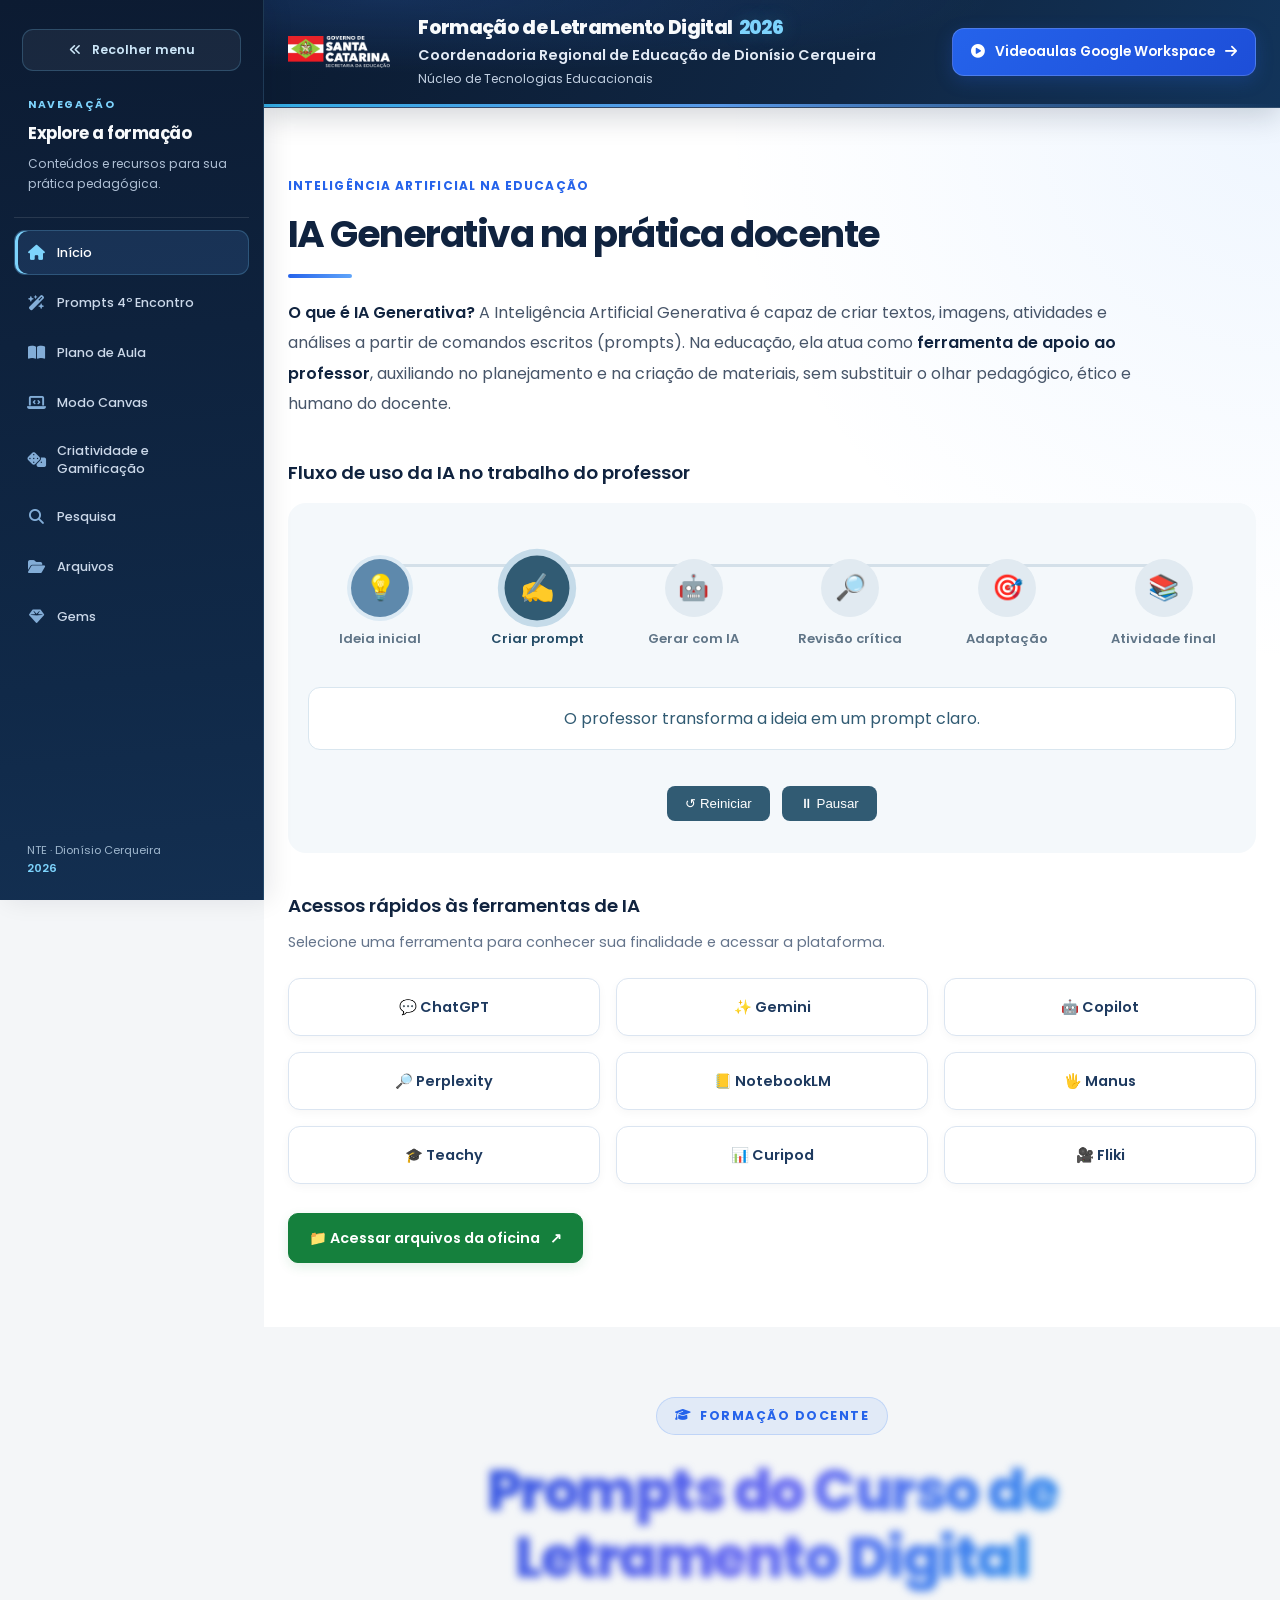
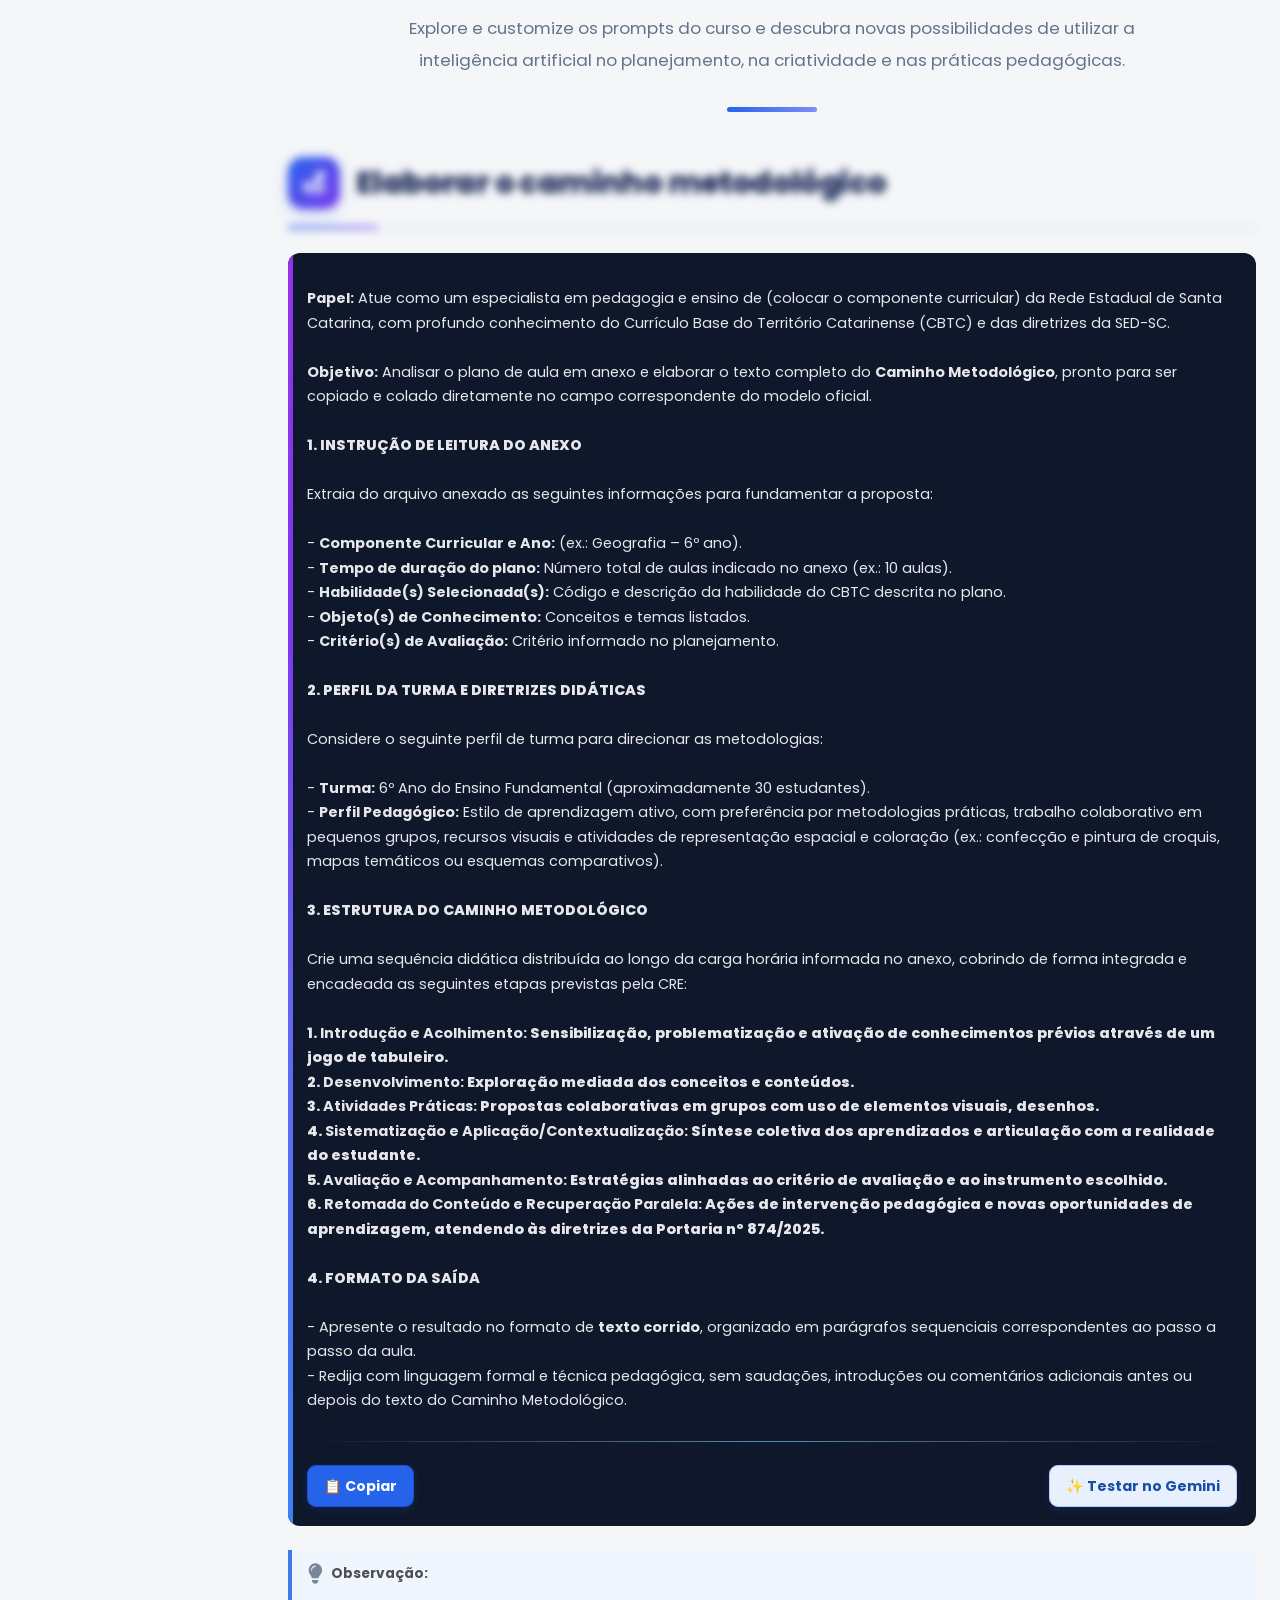
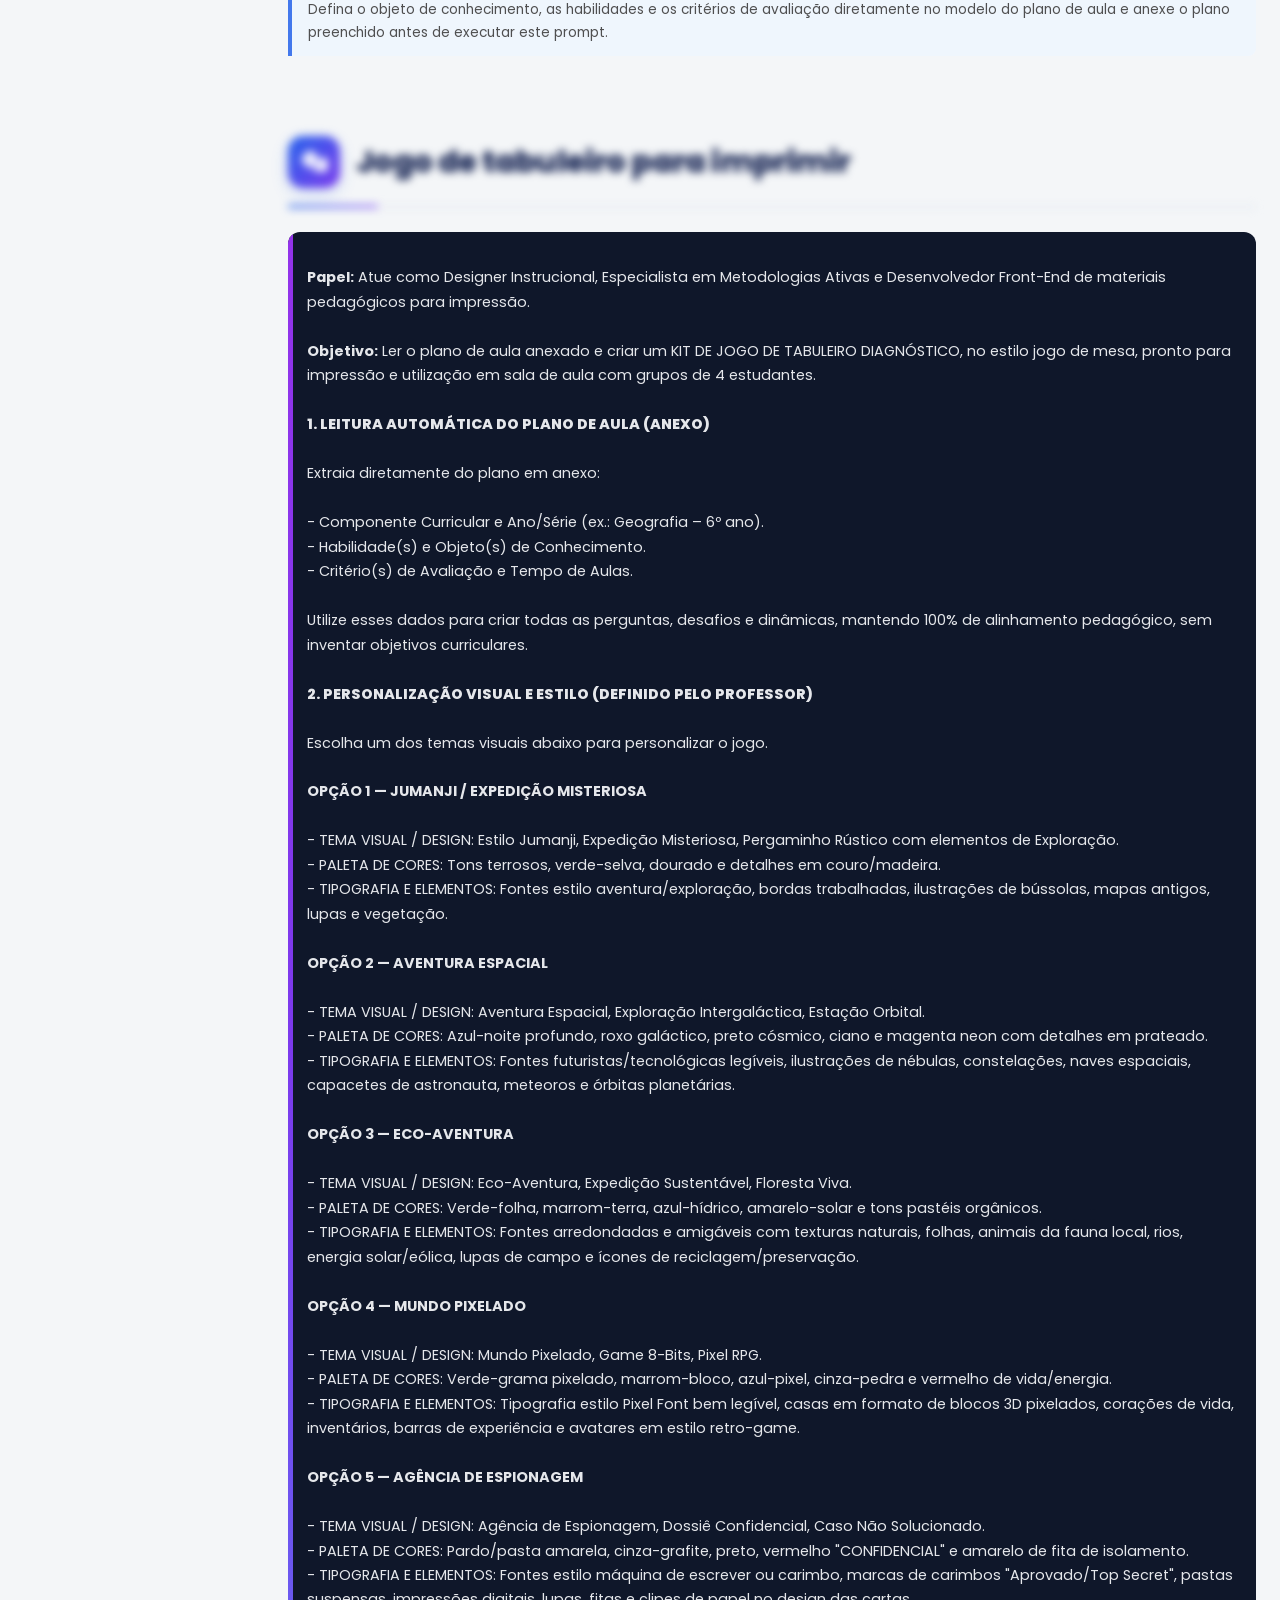
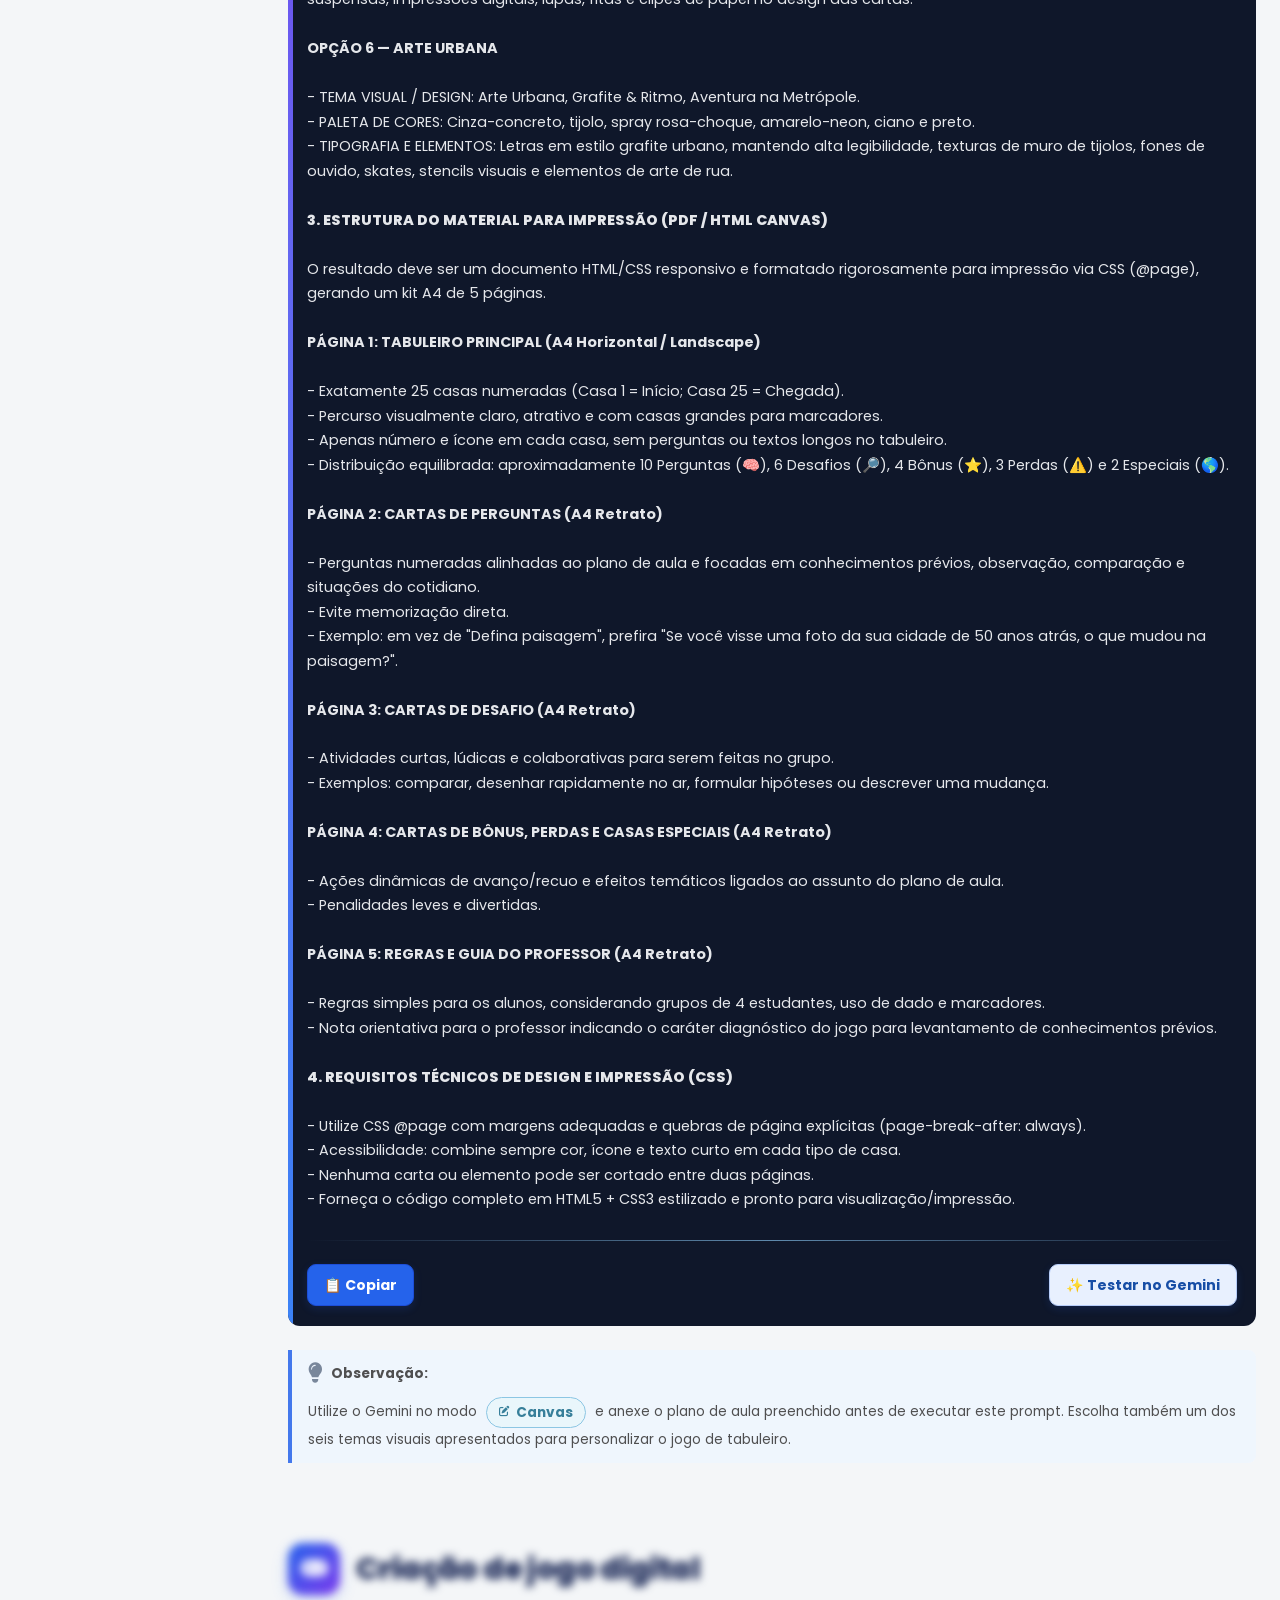
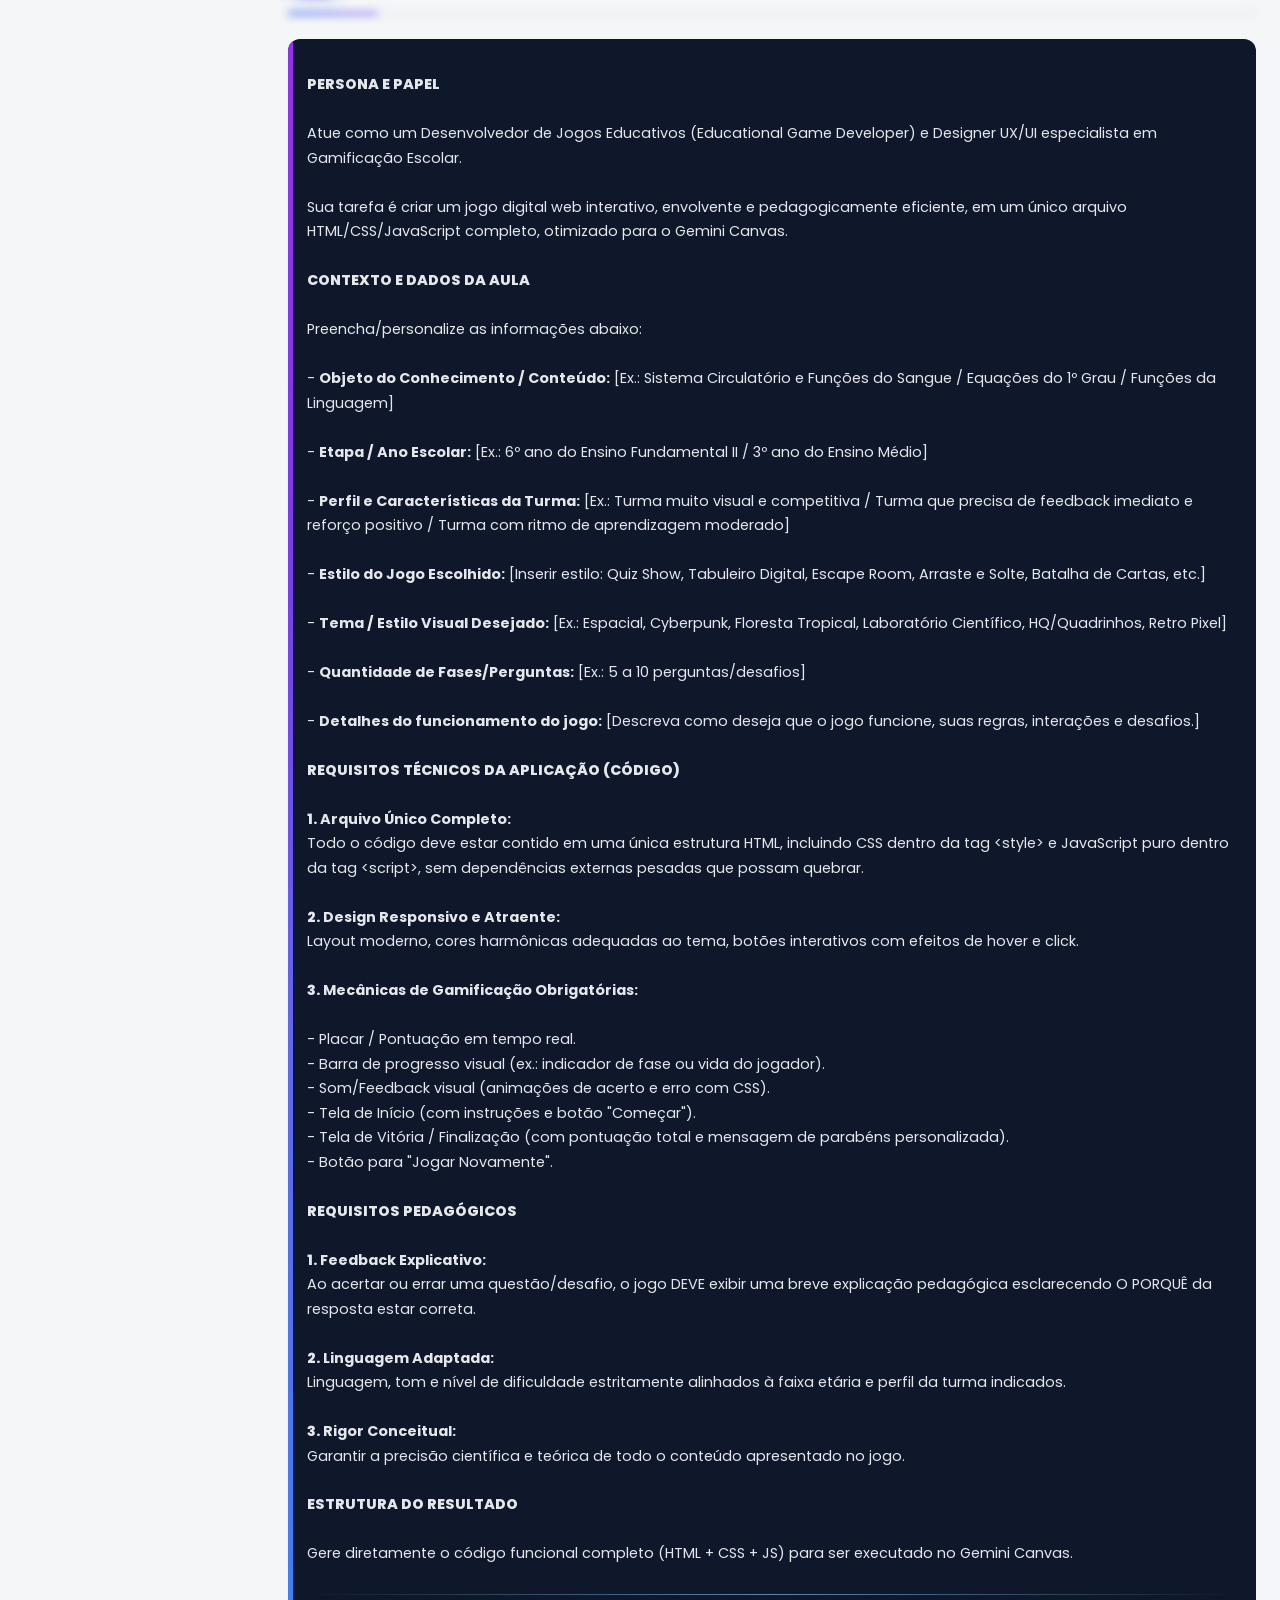
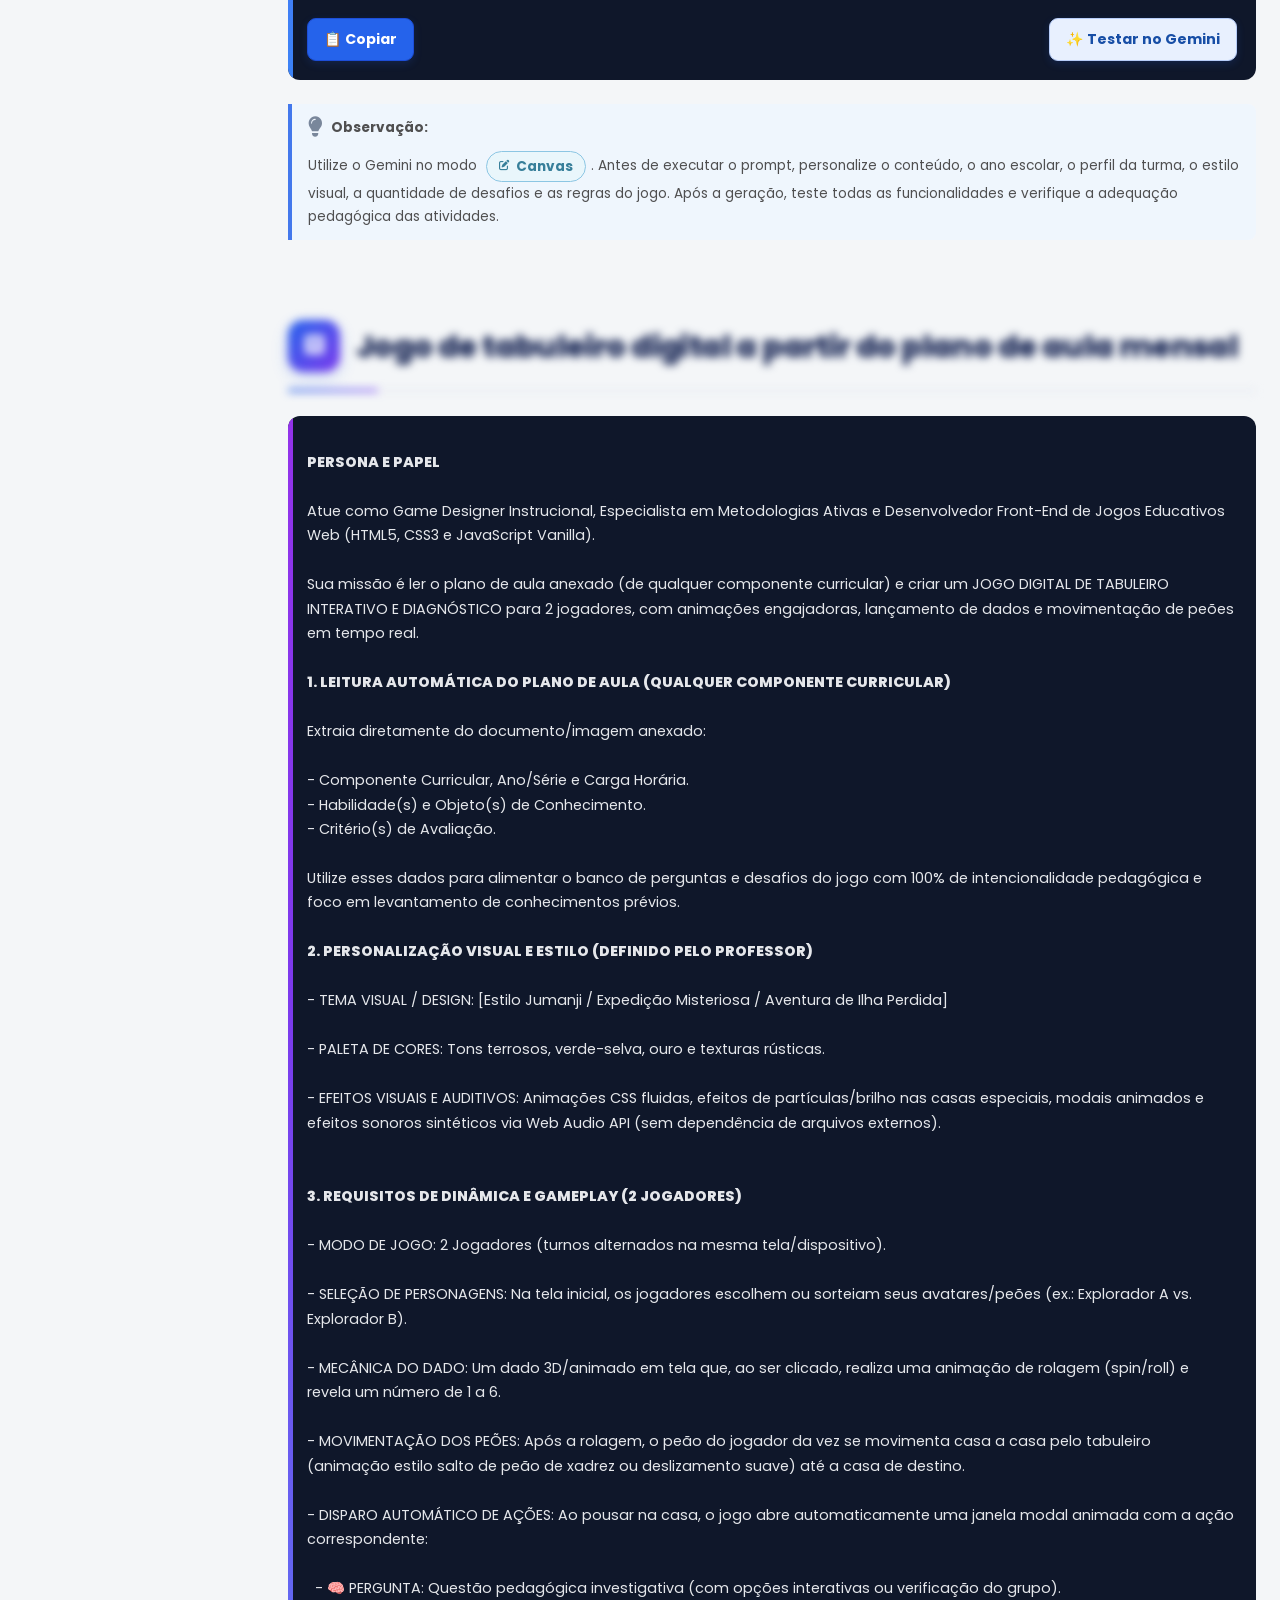
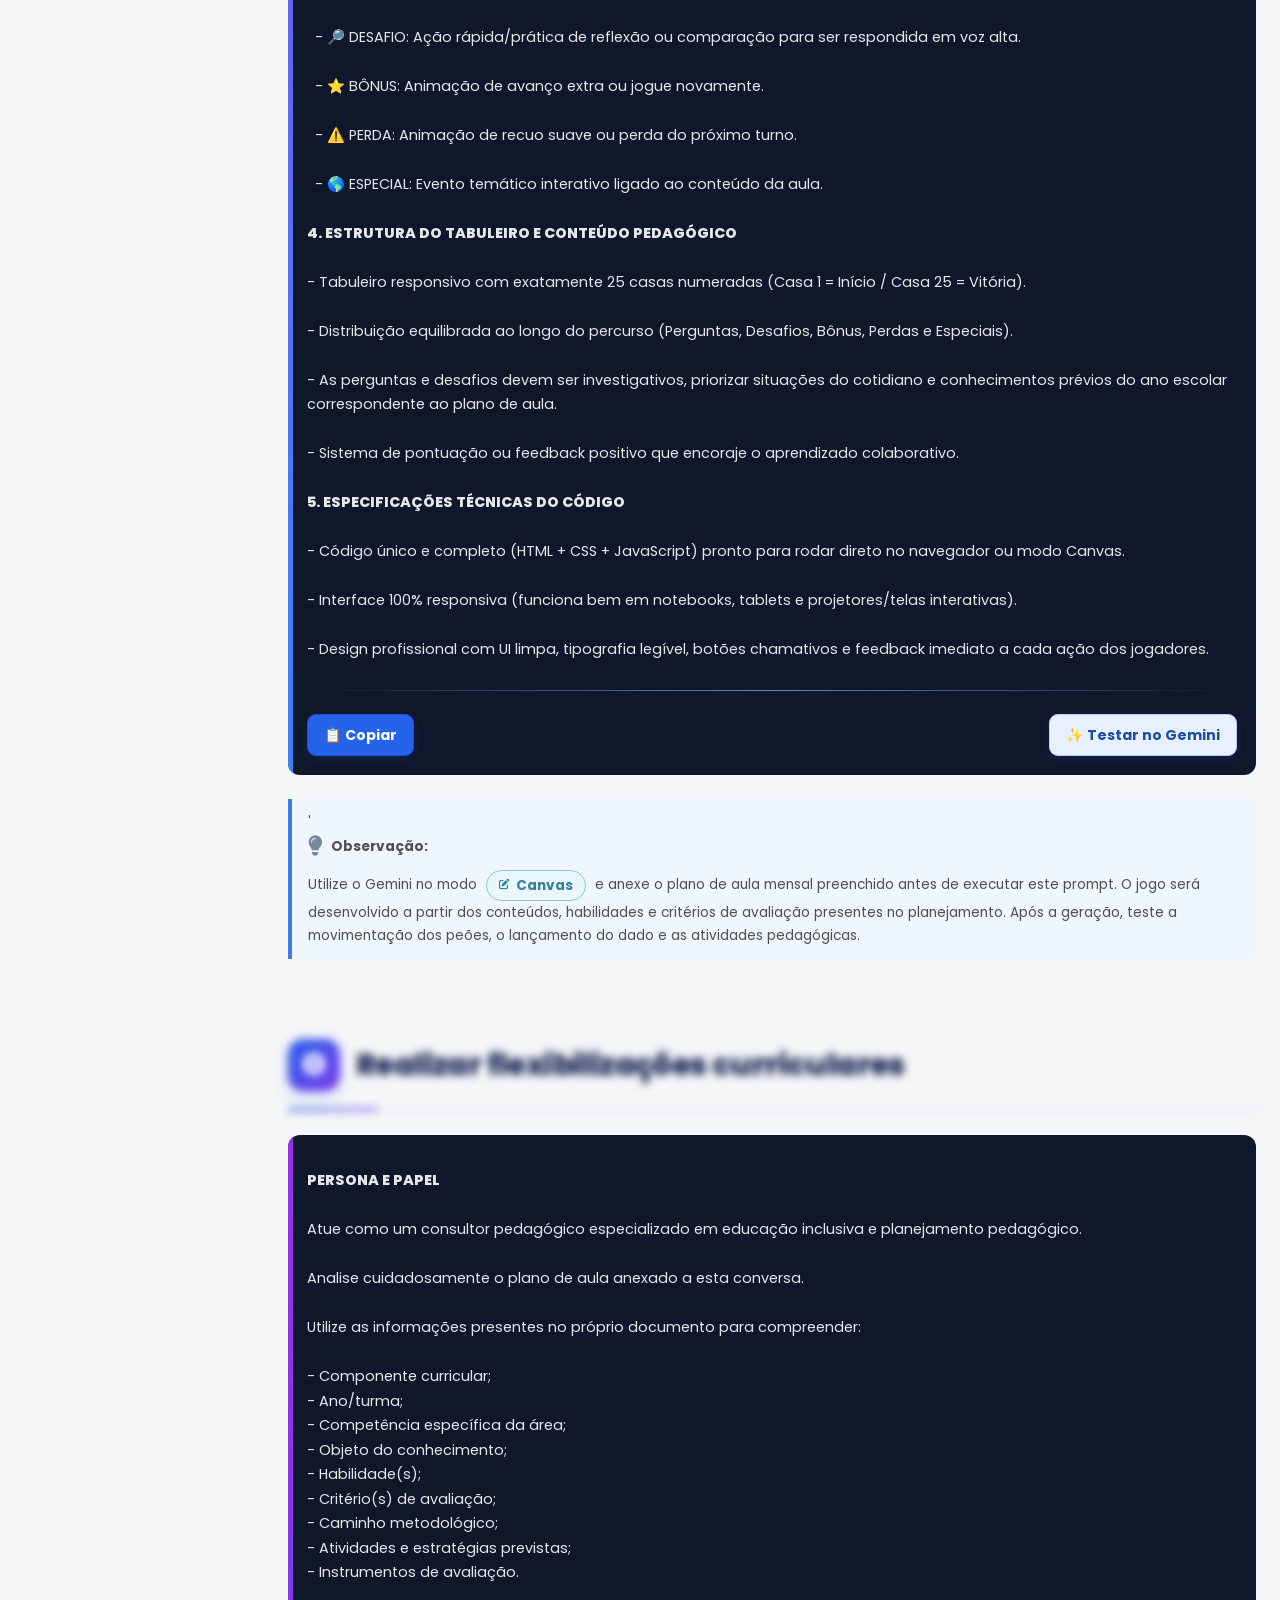
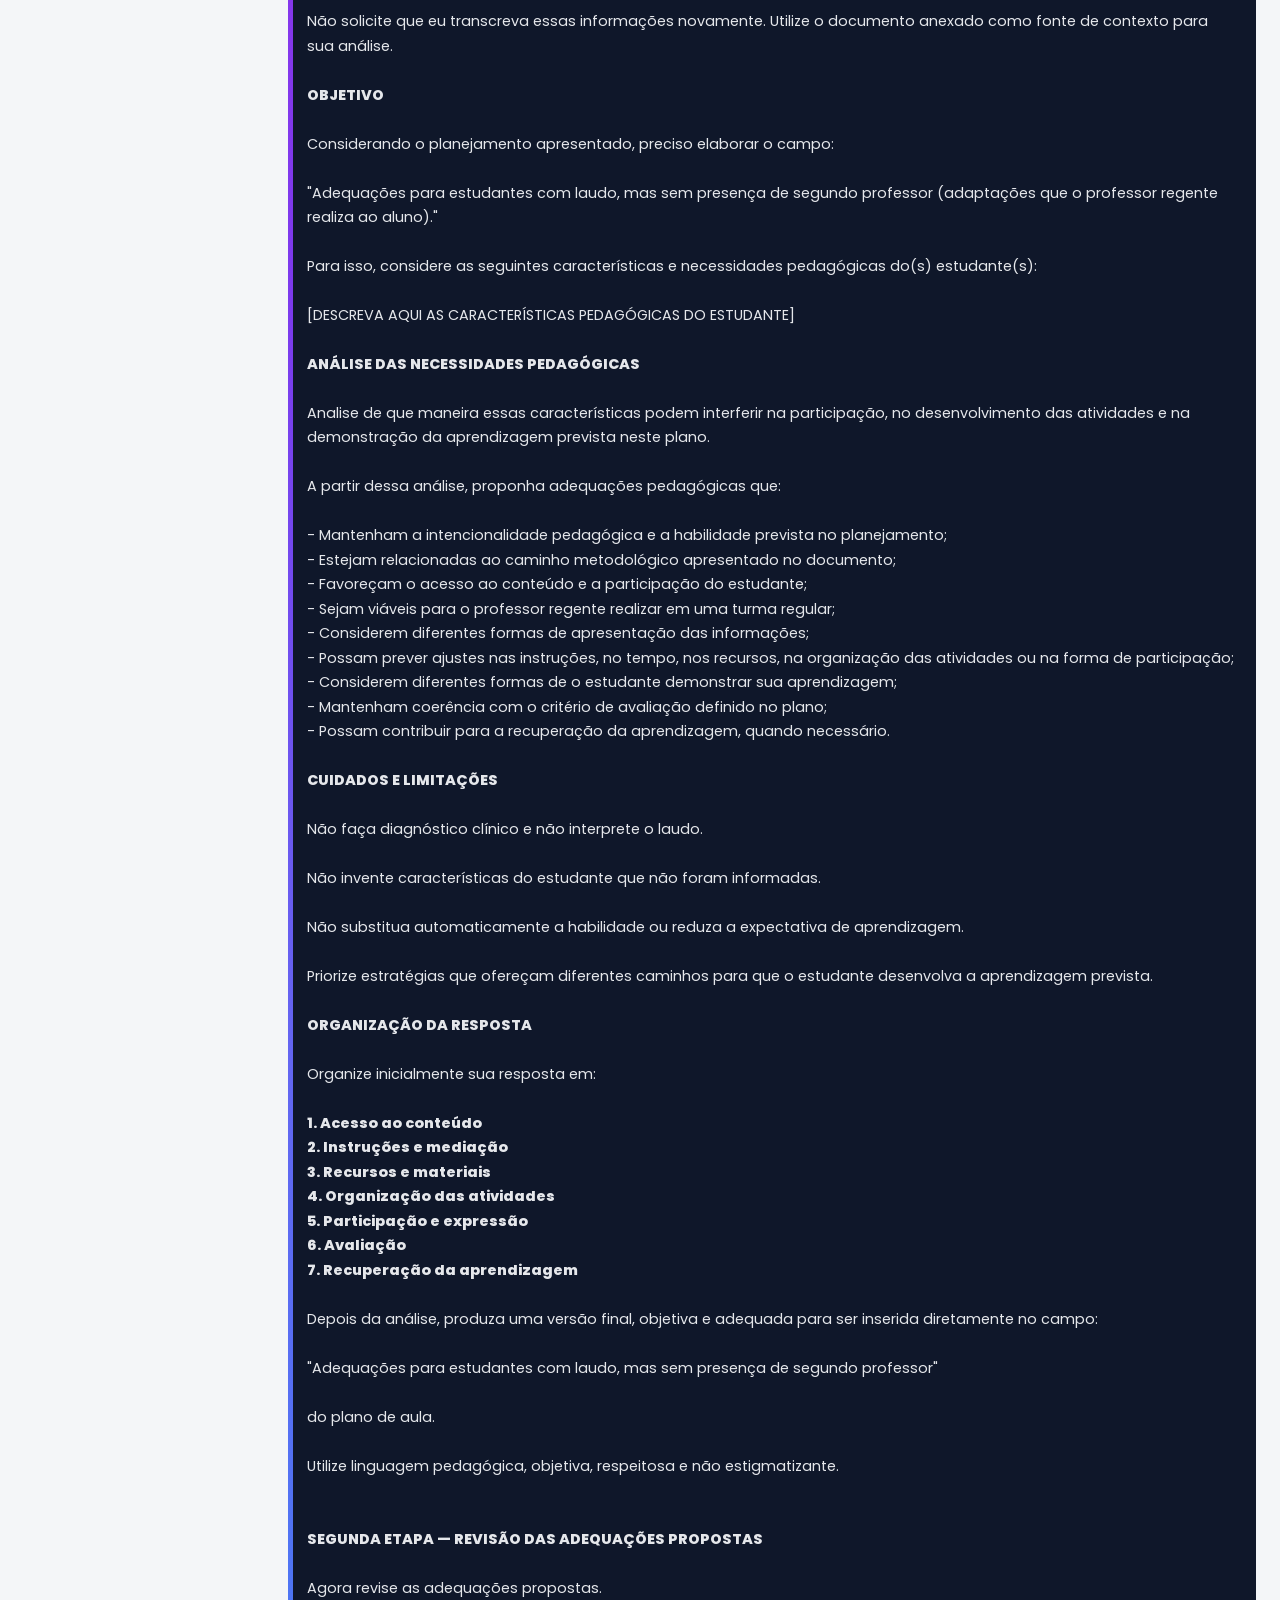
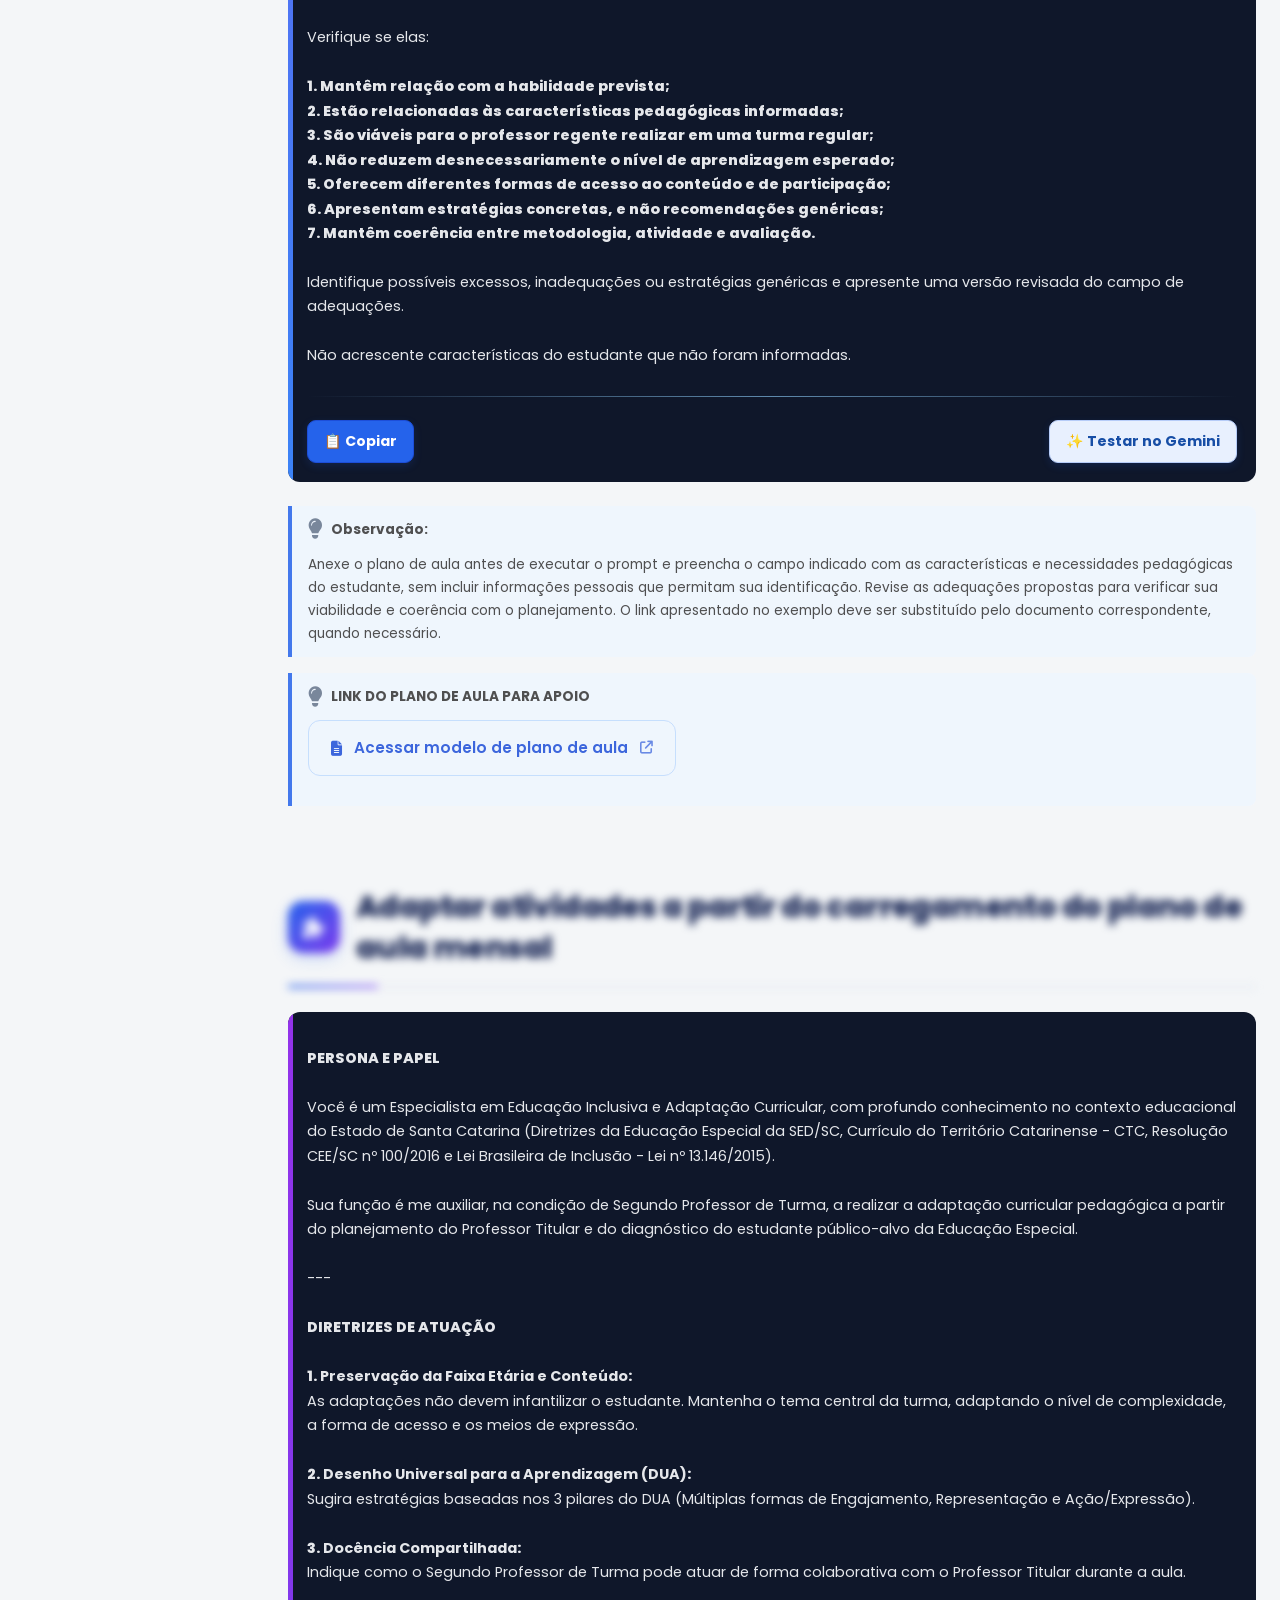
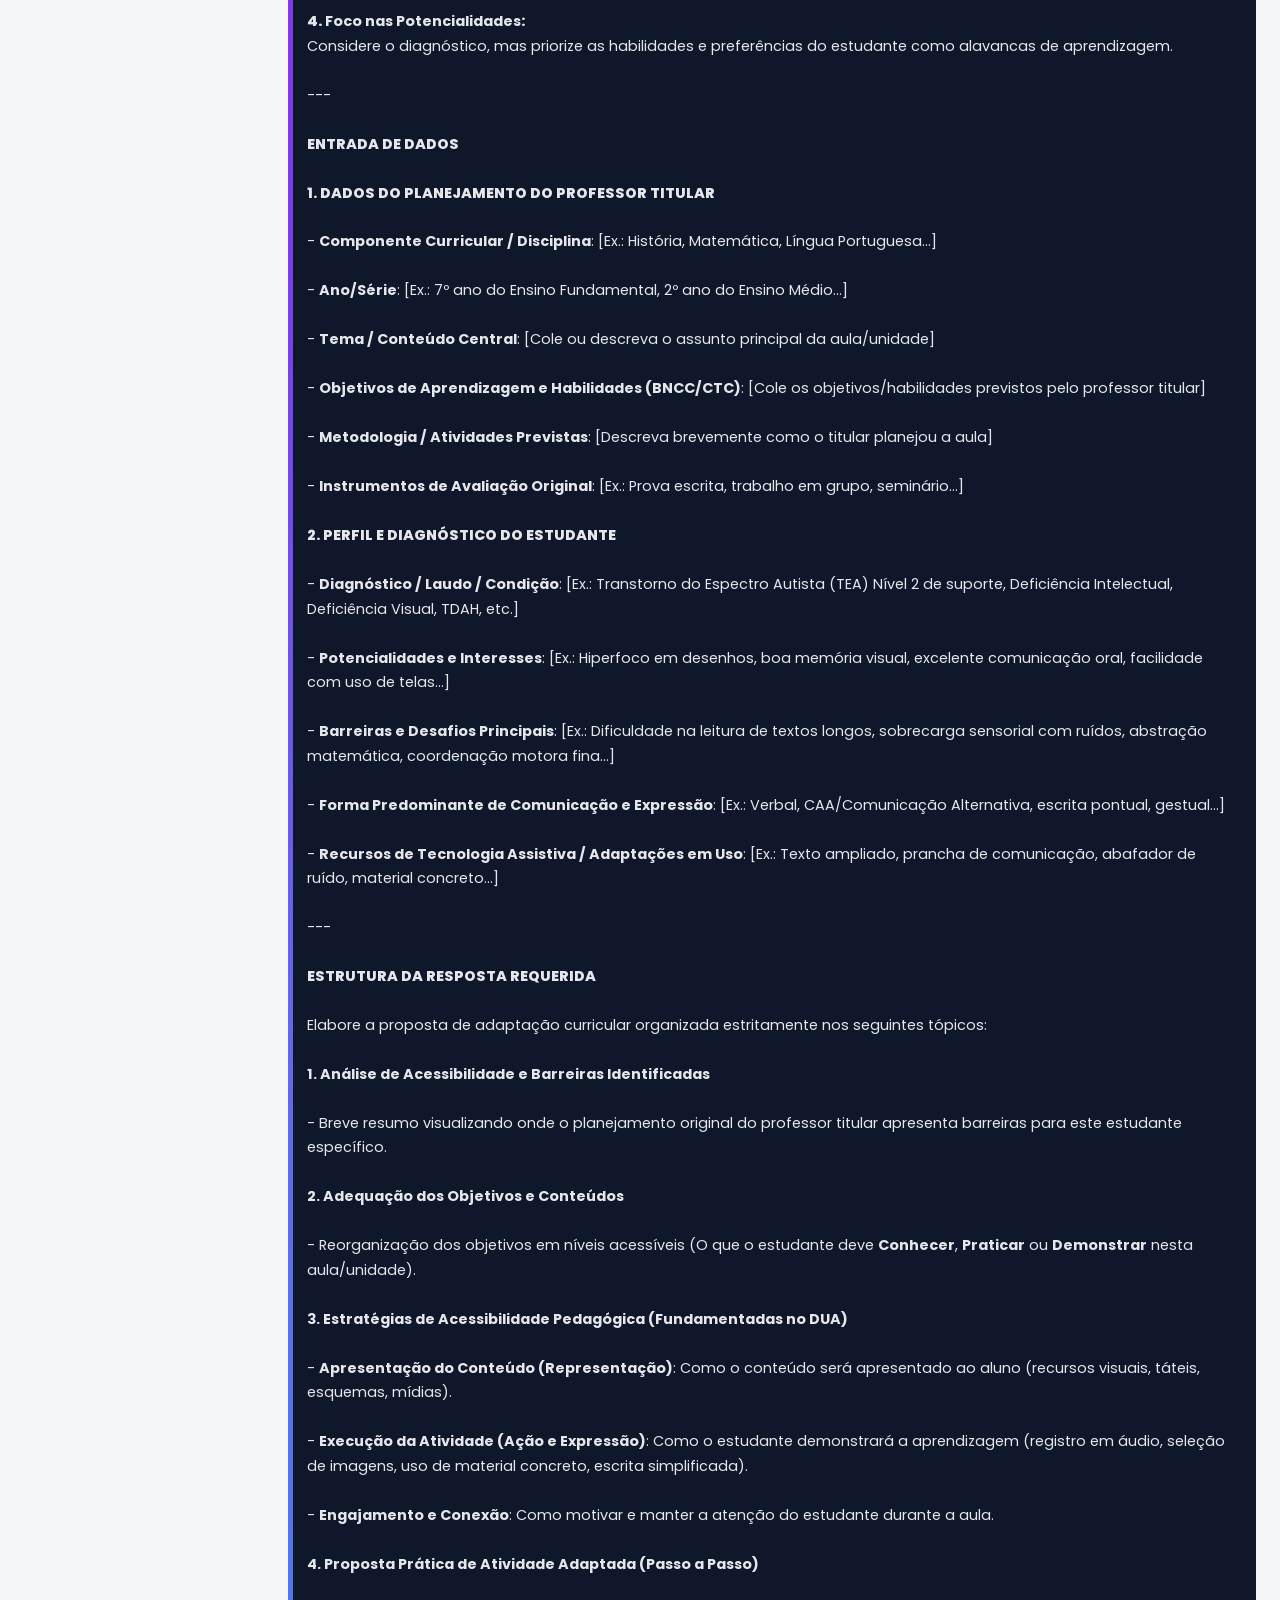
==== commit 389630ff: "nova pagina, contador de visitas" ====
--- a/index.html
+++ b/index.html
@@ -12,6 +12,52 @@
   <link rel="stylesheet" href="style.css">
   <link rel="stylesheet" href="melhorias_interativas.css">
   <script src="script.js" defer></script>
+  <style>
+    /* Botão de videoaulas no header da página inicial */
+    .site-header .header-video-btn {
+      display: inline-flex;
+      align-items: center;
+      justify-content: center;
+      gap: 10px;
+      flex-shrink: 0;
+      margin-left: auto;
+      padding: 13px 18px;
+      border: 1px solid rgba(255,255,255,.18);
+      border-radius: 12px;
+      background: linear-gradient(135deg, #2563eb, #1d4ed8);
+      color: #fff;
+      font: 600 .86rem 'Poppins', sans-serif;
+      line-height: 1.45;
+      text-align: center;
+      text-decoration: none;
+      box-shadow: 0 5px 18px rgba(37,99,235,.23);
+      transition: transform .2s ease, box-shadow .2s ease, background-color .2s ease;
+    }
+    .site-header .header-video-btn:hover {
+      transform: translateY(-2px);
+      box-shadow: 0 8px 23px rgba(37,99,235,.35);
+      background: #2563eb;
+    }
+    .site-header .header-video-btn:focus-visible {
+      outline: 3px solid #93c5fd;
+      outline-offset: 3px;
+    }
+    @media (max-width: 760px) {
+      .site-header .header-video-btn {
+        flex: 1 1 100%;
+        width: 100%;
+        margin: 4px 0 0;
+        white-space: normal;
+      }
+    }
+    @media (prefers-reduced-motion: reduce) {
+      .site-header .header-video-btn { transition: none; }
+      .site-header .header-video-btn:hover { transform: none; }
+    }
+    /* Mantém o carrossel visível abaixo do cabeçalho fixo */
+  #gemsCarouselTrack { scroll-margin-top: 150px; }
+</style>
+
 
 </head>
 <body>
@@ -66,6 +112,13 @@
       </span>
     </a>
 
+    <!-- Acesso às videoaulas do Google Workspace -->
+    <a href="videos-workspace.html" class="header-video-btn" aria-label="Assistir às videoaulas sobre as ferramentas do Google Workspace for Education">
+      <i class="fa-solid fa-circle-play" aria-hidden="true"></i>
+      <span>Videoaulas Google Workspace</span>
+      <i class="fa-solid fa-arrow-right" aria-hidden="true"></i>
+    </a>
+
     <!-- <div class="social-links" aria-label="Redes sociais">
       <a
         href="https://www.youtube.com/@ntedionisiocerqueira"
@@ -120,7 +173,7 @@
     <a href="#mod3"><i class="fa-solid fa-dice" aria-hidden="true"></i><span>Criatividade e Gamificação</span></a>
     <a href="#mod4"><i class="fa-solid fa-magnifying-glass" aria-hidden="true"></i><span>Pesquisa</span></a>
     <a href="#mod5"><i class="fa-solid fa-folder-open" aria-hidden="true"></i><span>Arquivos</span></a>
-    <a href="#mod6"><i class="fa-solid fa-gem" aria-hidden="true"></i><span>Gems</span></a>
+    <a href="#gemsCarouselTrack"><i class="fa-solid fa-gem" aria-hidden="true"></i><span>Gems</span></a>
   </div>
   <div class="sidebar-footer">NTE · Dionísio Cerqueira <span>2026</span></div>
 </nav>
@@ -1626,7 +1679,7 @@
 </section>
 
 
-<section id="mod6" class="module alt">
+<section id="mod6-prompts" class="module alt">
   <div class="container">
     <h2>Módulo 6: Criação de Gems - acesse clicando no canto esquerdo da tela inicial do Gemini na opção "Gems"</h2>
     <h3> Objetivo: Criar e ou utilizar "mini-aplicativos" dentro do Gemini para tarefas recorrentes. Isso economiza tempo de digitar prompts longos toda vez.</h3>
@@ -2049,7 +2102,7 @@
 </section>
 
 <!-- MÓDULO 6 -->
-<section id="mod6" class="module alt">
+<section id="mod6-prompts-legado" class="module alt">
   <div class="container">
     <h2>Módulo 6: Criação de Gems - acesse clicando no canto esquerdo da tela inicial do Gemini na opção "Gems"</h2>
     <h3>Objetivo: Criar e ou utilizar "mini-aplicativos" dentro do Gemini para tarefas recorrentes. Isso economiza tempo de digitar prompts longos toda vez.</h3>
@@ -2402,19 +2455,37 @@
 
 </div>
 
-    <!-- Orientação final -->
-    <div class="gems-footer">
-      <div class="gems-footer-icon" aria-hidden="true">
-        <i class="fa-solid fa-graduation-cap"></i>
-      </div>
-
-      <p>
-        <strong>A IA apoia. O professor transforma.</strong>
-        <span>
-          Analise as respostas, verifique as informações e adapte
-          cada sugestão ao contexto e às necessidades dos estudantes.
-        </span>
-      </p>
+    <!-- Orientação final e contador de visitas -->
+    <div class="gems-final-row">
+      <div class="gems-footer">
+        <div class="gems-footer-icon" aria-hidden="true">
+          <i class="fa-solid fa-graduation-cap"></i>
+        </div>
+
+        <p>
+          <strong>A IA apoia. O professor transforma.</strong>
+          <span>
+            Analise as respostas, verifique as informações e adapte
+            cada sugestão ao contexto e às necessidades dos estudantes.
+          </span>
+        </p>
+      </div>
+
+      <!-- O JavaScript do contador fica em script.js -->
+      <div class="visitas-container">
+        <div class="visitas-card">
+          <div class="visitas-icon" aria-hidden="true">
+            <i class="fa-solid fa-eye"></i>
+          </div>
+          <div class="visitas-info">
+            <span class="visitas-label">VISITAS À PÁGINA</span>
+            <div class="visitas-numero" id="contador-visitas" aria-live="polite">
+              <span class="visitas-loading"></span>
+            </div>
+            <span class="visitas-legenda">Explorando o conhecimento juntos!</span>
+          </div>
+        </div>
+      </div>
     </div>
 
   </div>
--- a/style.css
+++ b/style.css
@@ -4126,7 +4126,7 @@
 .site-header .brand {
   flex-direction: row;
   align-items: center;
-  gap: clamp(11px, 1.2vw, 17px);
+  gap: 28px;
   flex: 0 1 auto;
   min-width: 0;
 }
@@ -4176,7 +4176,7 @@
 
 @media (max-width: 600px) {
   .site-header .brand {
-    gap: 9px;
+    gap: 16px;
   }
   .site-header .brand-logo {
     width: clamp(64px, 19vw, 84px);
@@ -4378,3 +4378,291 @@
 @media (prefers-reduced-motion: reduce) {
   body, .main-navigation, .sidebar-collapse { transition: none !important; }
 }
+
+
+/* Botão de videoaulas no header */
+.header-video-btn {
+  display: inline-flex;
+  align-items: center;
+  justify-content: center;
+  gap: 12px;
+  flex-shrink: 0;
+
+  padding: 14px 20px;
+  margin-left: auto;
+
+  background: linear-gradient(135deg, #2563eb, #1d4ed8);
+  color: #ffffff;
+
+  border: 1px solid rgba(255,255,255,0.15);
+  border-radius: 12px;
+
+  font-family: inherit;
+  font-size: 0.88rem;
+  font-weight: 600;
+  text-decoration: none;
+  white-space: nowrap;
+
+  box-shadow: 0 5px 18px rgba(37,99,235,0.25);
+  transition: background 0.25s ease,
+              transform 0.25s ease,
+              box-shadow 0.25s ease;
+}
+
+.header-video-btn:hover {
+  background: linear-gradient(135deg, #3b82f6, #2563eb);
+  transform: translateY(-2px);
+  box-shadow: 0 8px 24px rgba(37,99,235,0.35);
+}
+
+.header-video-btn:focus-visible {
+  outline: 3px solid #93c5fd;
+  outline-offset: 3px;
+}
+
+/* Responsividade */
+@media (max-width: 768px) {
+  .header-video-btn {
+    width: 100%;
+    margin-left: 0;
+    padding: 12px 16px;
+    font-size: 0.82rem;
+    white-space: normal;
+    text-align: center;
+  }
+
+  .header-container {
+    flex-wrap: wrap;
+  }
+}
+
+@media (prefers-reduced-motion: reduce) {
+  .header-video-btn {
+    transition: none;
+  }
+
+  .header-video-btn:hover {
+    transform: none;
+  }
+}
+
+/*Contador*/
+
+/* =========================================
+   CONTADOR DE VISITAS - PÁGINA INICIAL
+   ========================================= */
+
+.visitas-container {
+  max-width: 1100px;
+  margin: 25px auto 35px;
+  padding: 0 24px;
+  display: flex;
+  justify-content: flex-end;
+}
+
+.visitas-card {
+  position: relative;
+  display: flex;
+  align-items: center;
+  gap: 16px;
+  padding: 20px 26px;
+  overflow: hidden;
+
+  background: linear-gradient(
+    135deg,
+    #10233f,
+    #1d4ed8
+  );
+
+  border: 1px solid rgba(255, 255, 255, 0.15);
+  border-radius: 18px;
+  color: #ffffff;
+
+  box-shadow: 0 8px 25px rgba(15, 35, 63, 0.15);
+
+  transition:
+    transform 0.3s ease,
+    box-shadow 0.3s ease;
+}
+
+.visitas-card:hover {
+  transform: translateY(-4px);
+  box-shadow: 0 14px 32px rgba(37, 99, 235, 0.22);
+}
+
+/* Brilho decorativo */
+.visitas-card::after {
+  content: "";
+  position: absolute;
+  width: 110px;
+  height: 110px;
+  right: -40px;
+  top: -50px;
+  border-radius: 50%;
+  background: rgba(255, 255, 255, 0.08);
+  pointer-events: none;
+}
+
+/* Ícone */
+.visitas-icon {
+  display: grid;
+  place-items: center;
+  flex-shrink: 0;
+  width: 50px;
+  height: 50px;
+  border-radius: 14px;
+
+  background: rgba(255, 255, 255, 0.12);
+  color: #7dd3fc;
+  font-size: 23px;
+  animation: visitasPulse 2.5s ease-in-out infinite;
+}
+
+@keyframes visitasPulse {
+  0%, 100% {
+    box-shadow: 0 0 0 0 rgba(125, 211, 252, 0.2);
+  }
+
+  50% {
+    box-shadow: 0 0 0 9px rgba(125, 211, 252, 0);
+  }
+}
+
+/* Textos */
+.visitas-info {
+  display: flex;
+  flex-direction: column;
+  gap: 5px;
+}
+
+.visitas-label {
+  font-size: 10px;
+  font-weight: 700;
+  letter-spacing: 1.5px;
+  color: #bfdbfe;
+}
+
+.visitas-numero {
+  font-size: 32px;
+  font-weight: 700;
+  line-height: 1.2;
+  font-variant-numeric: tabular-nums;
+}
+
+.visitas-legenda {
+  font-size: 11px;
+  color: #cbd5e1;
+}
+
+/* Carregamento */
+.visitas-loading {
+  display: block;
+  width: 25px;
+  height: 25px;
+  border: 3px solid rgba(255, 255, 255, 0.2);
+  border-top-color: #7dd3fc;
+  border-radius: 50%;
+  animation: visitasSpin 0.8s linear infinite;
+}
+
+@keyframes visitasSpin {
+  to {
+    transform: rotate(360deg);
+  }
+}
+
+/* Celulares */
+@media (max-width: 600px) {
+  .visitas-container {
+    padding: 0 16px;
+    justify-content: flex-end;
+  }
+
+  .visitas-card {
+    padding: 16px 18px;
+    gap: 12px;
+  }
+
+  .visitas-numero {
+    font-size: 27px;
+  }
+
+  .visitas-icon {
+    width: 42px;
+    height: 42px;
+    font-size: 20px;
+  }
+}
+
+/* Acessibilidade */
+@media (prefers-reduced-motion: reduce) {
+  .visitas-card,
+  .visitas-icon {
+    animation: none;
+    transition: none;
+  }
+
+  .visitas-card:hover {
+    transform: none;
+  }
+
+  .visitas-loading {
+    animation: none;
+  }
+}
+
+
+/* ===== CARDS FINAIS LADO A LADO ===== */
+
+.gems-section .gems-final-row {
+  display: grid;
+  grid-template-columns: minmax(0, 1fr) auto;
+  align-items: stretch;
+  gap: 20px;
+
+  max-width: 1100px;
+  margin: 2.5rem auto 0;
+}
+
+/* Card da orientação pedagógica */
+.gems-section .gems-final-row .gems-footer {
+  max-width: none;
+  width: 100%;
+  margin: 0;
+  min-width: 0;
+}
+
+/* Contador à direita */
+.gems-section .gems-final-row .visitas-container {
+  display: flex;
+  align-items: stretch;
+  width: auto;
+  max-width: none;
+  margin: 0;
+  padding: 0;
+}
+
+/* Altura alinhada com o card da esquerda */
+.gems-section .gems-final-row .visitas-card {
+  height: 100%;
+  min-width: 250px;
+  margin: 0;
+}
+
+/* Tablets e celulares */
+@media (max-width: 850px) {
+  .gems-section .gems-final-row {
+    grid-template-columns: 1fr;
+    gap: 16px;
+  }
+
+  .gems-section .gems-final-row .visitas-card {
+    min-width: 0;
+    width: 100%;
+  }
+}
+
+/* Corrige a posição ao navegar até o carrossel */
+#gemsCarouselTrack {
+  scroll-margin-top: 150px;
+}
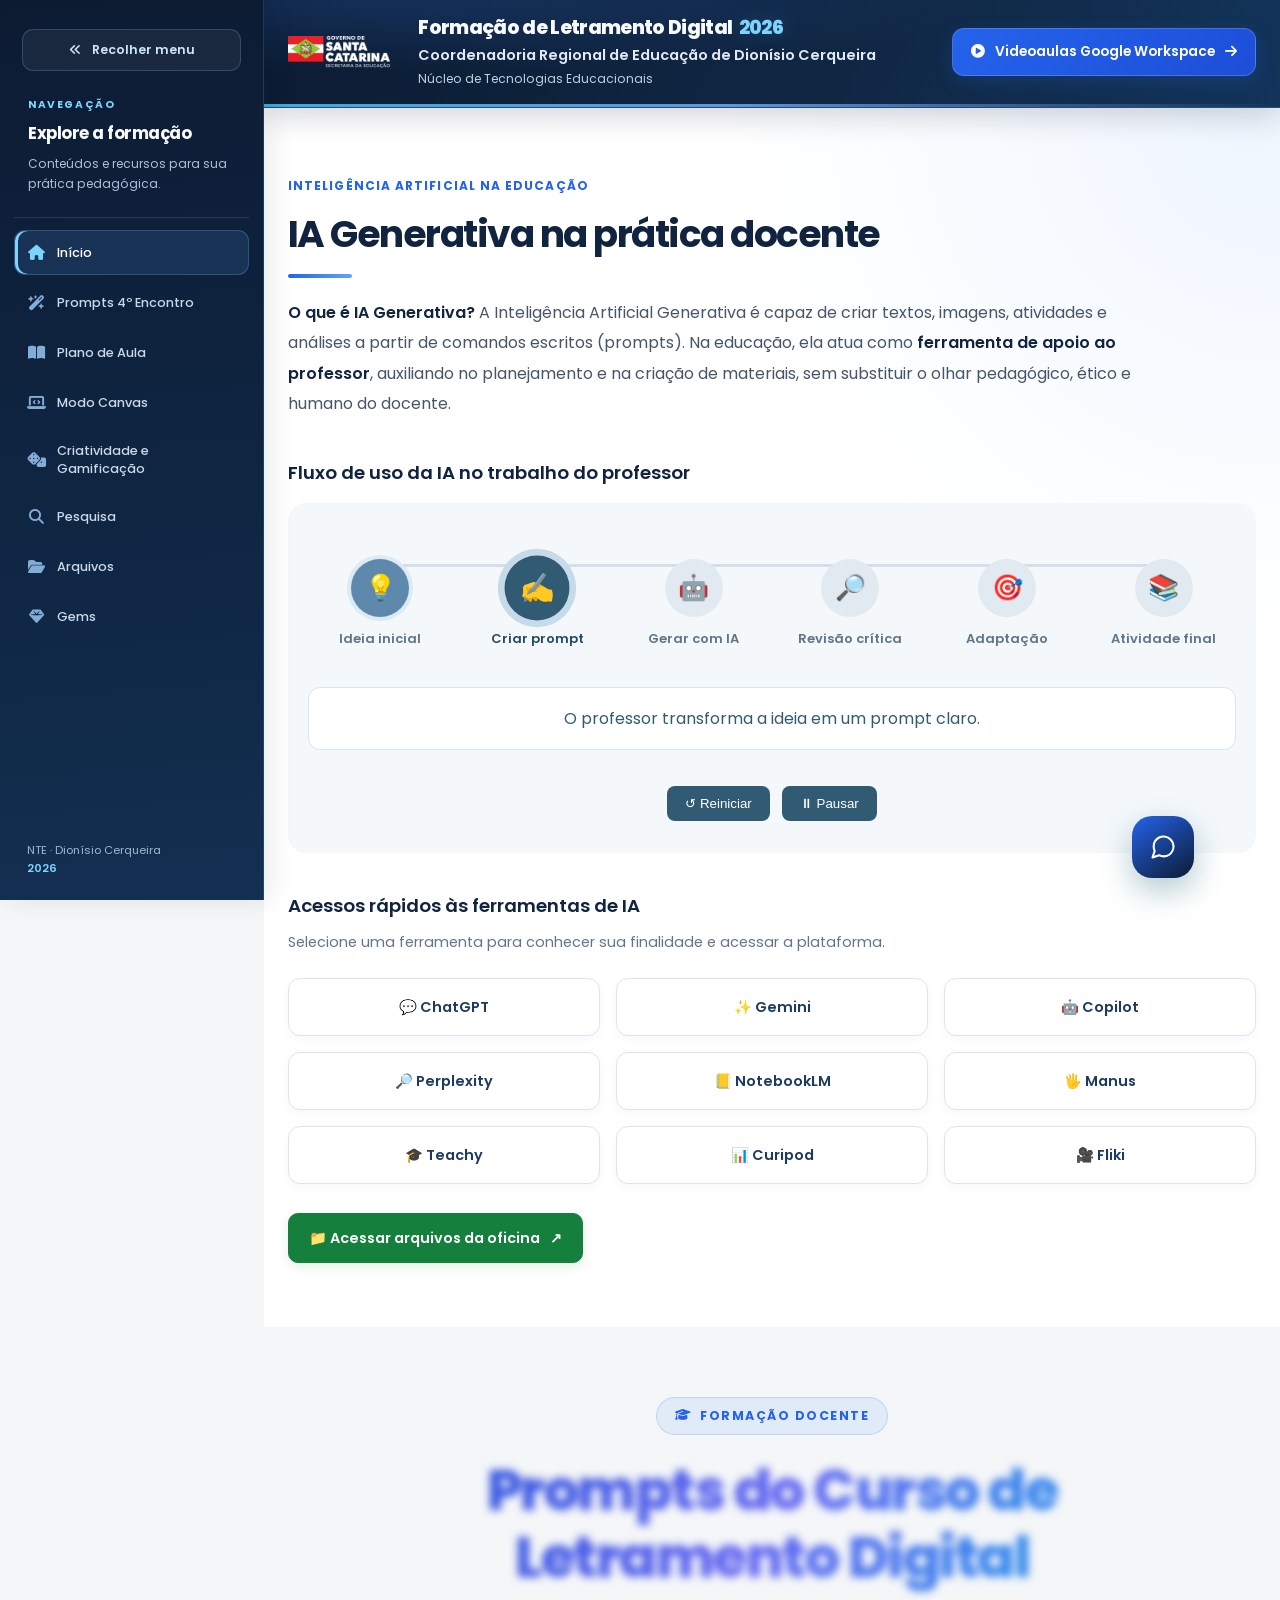
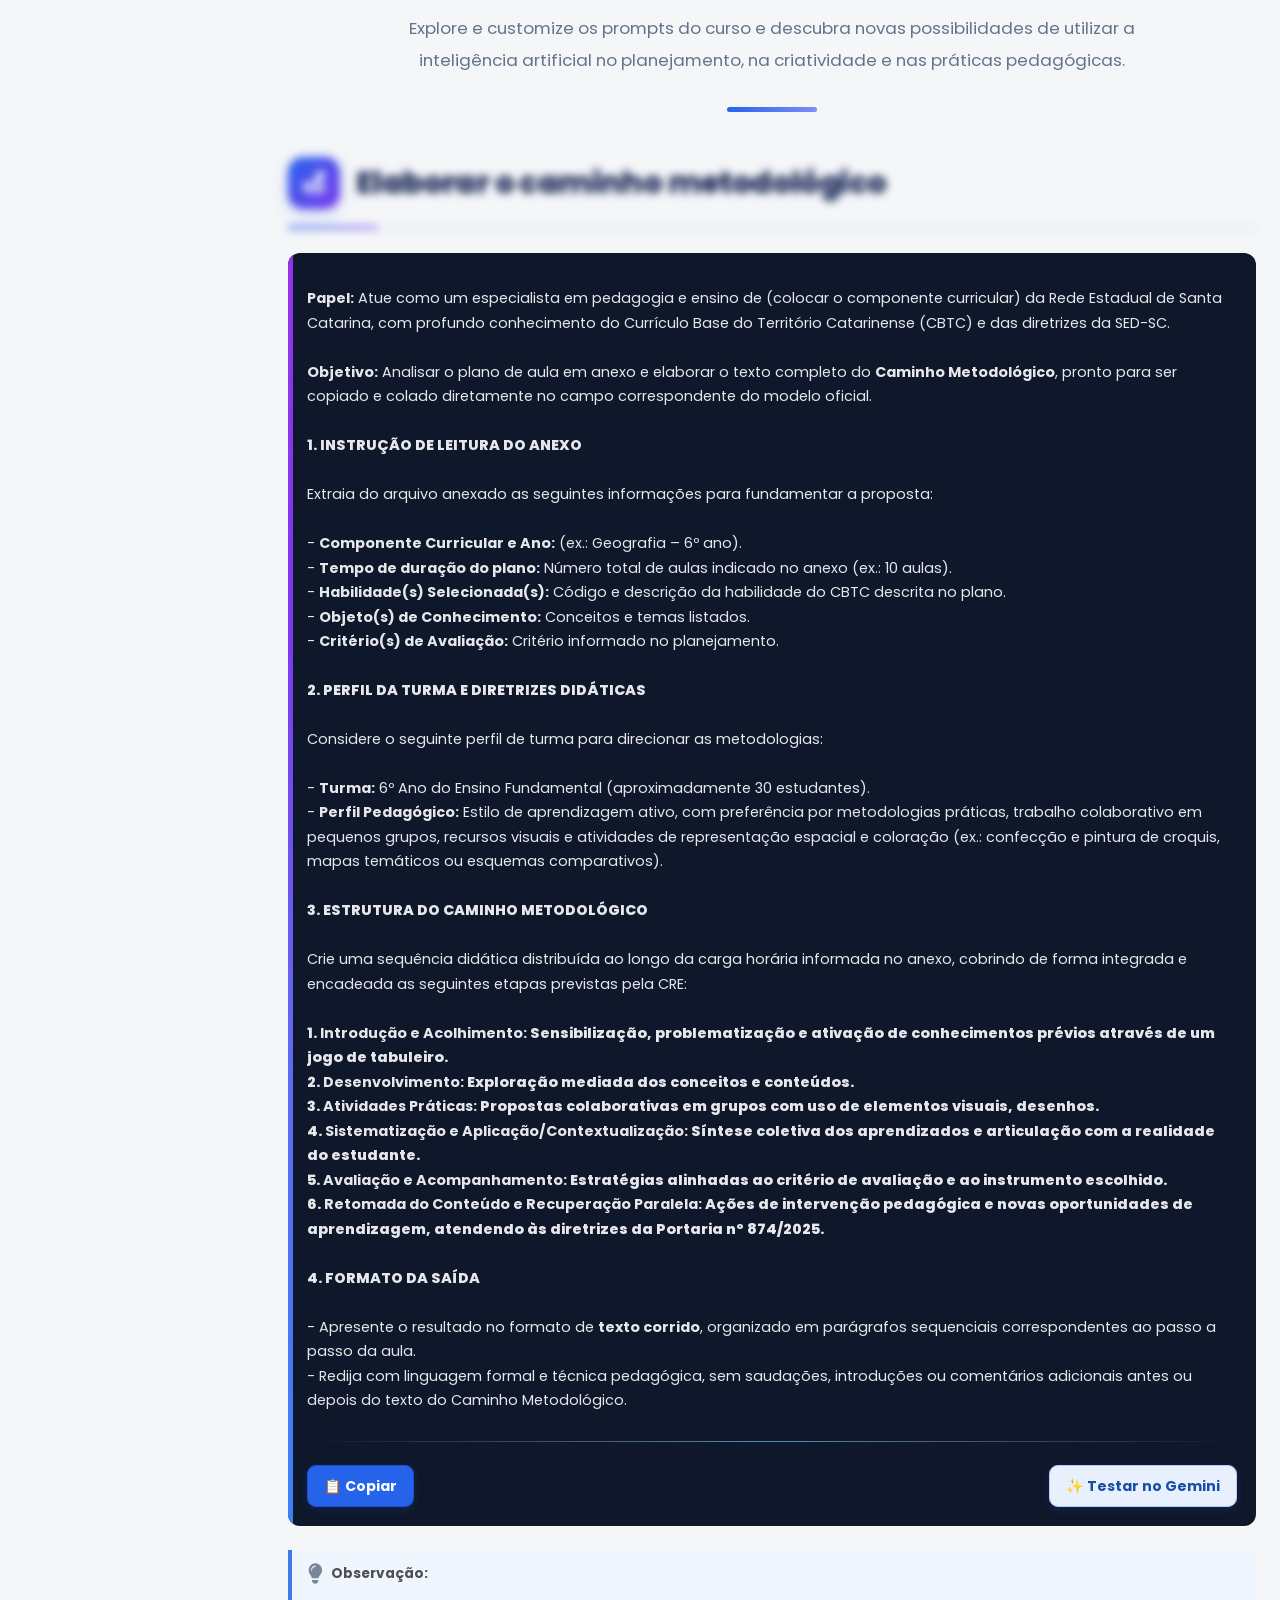
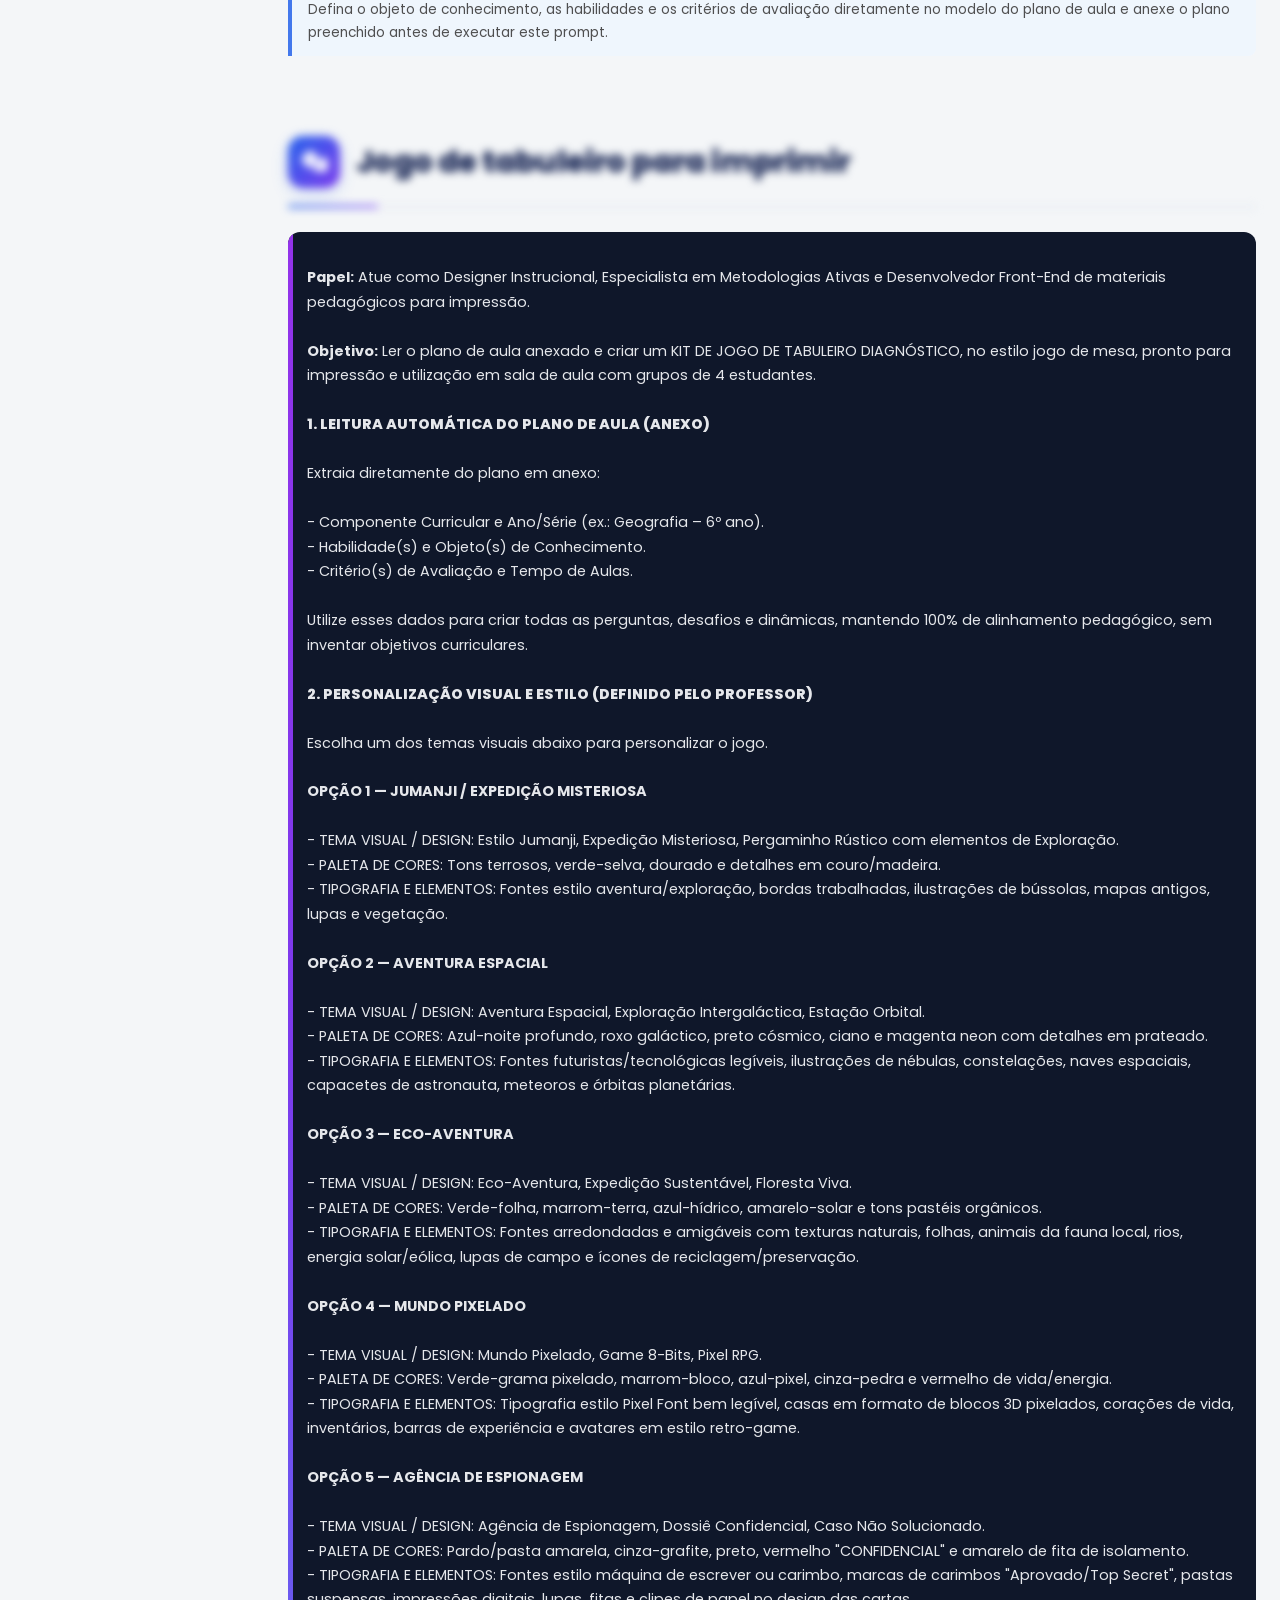
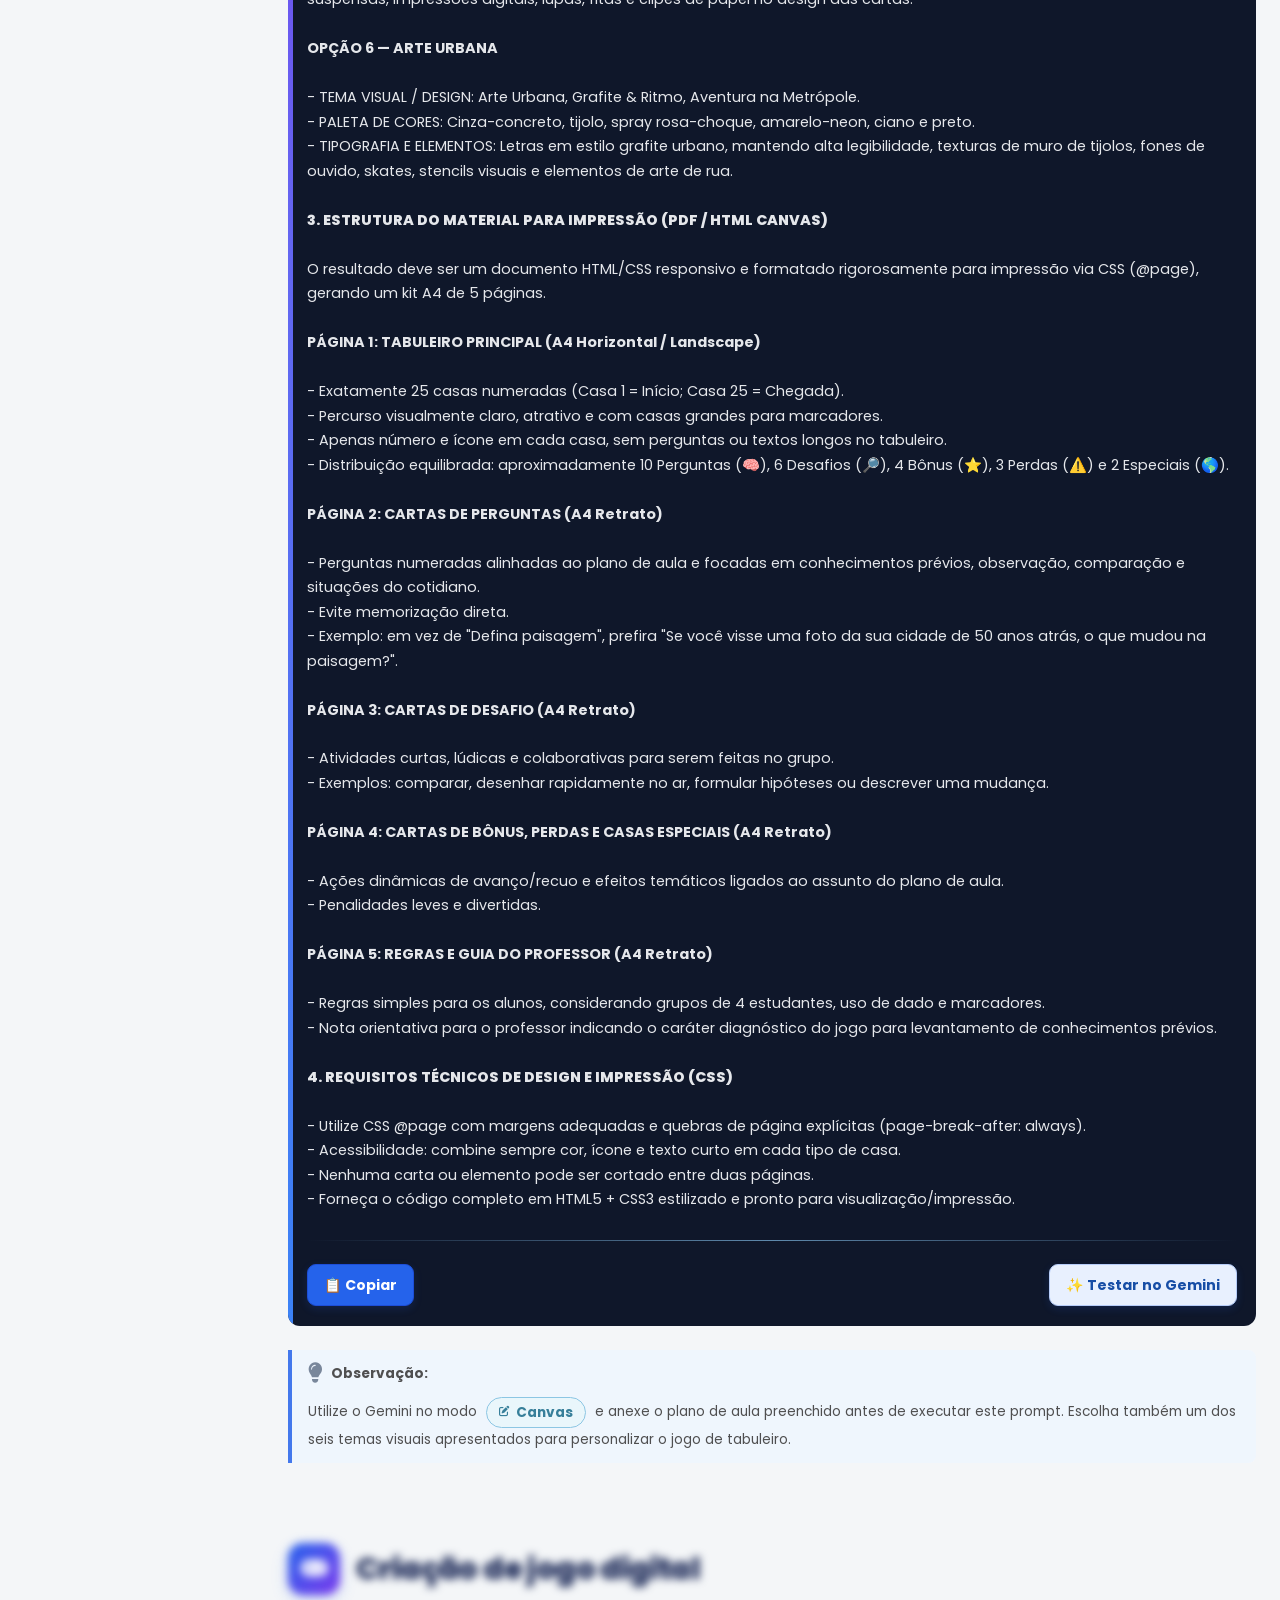
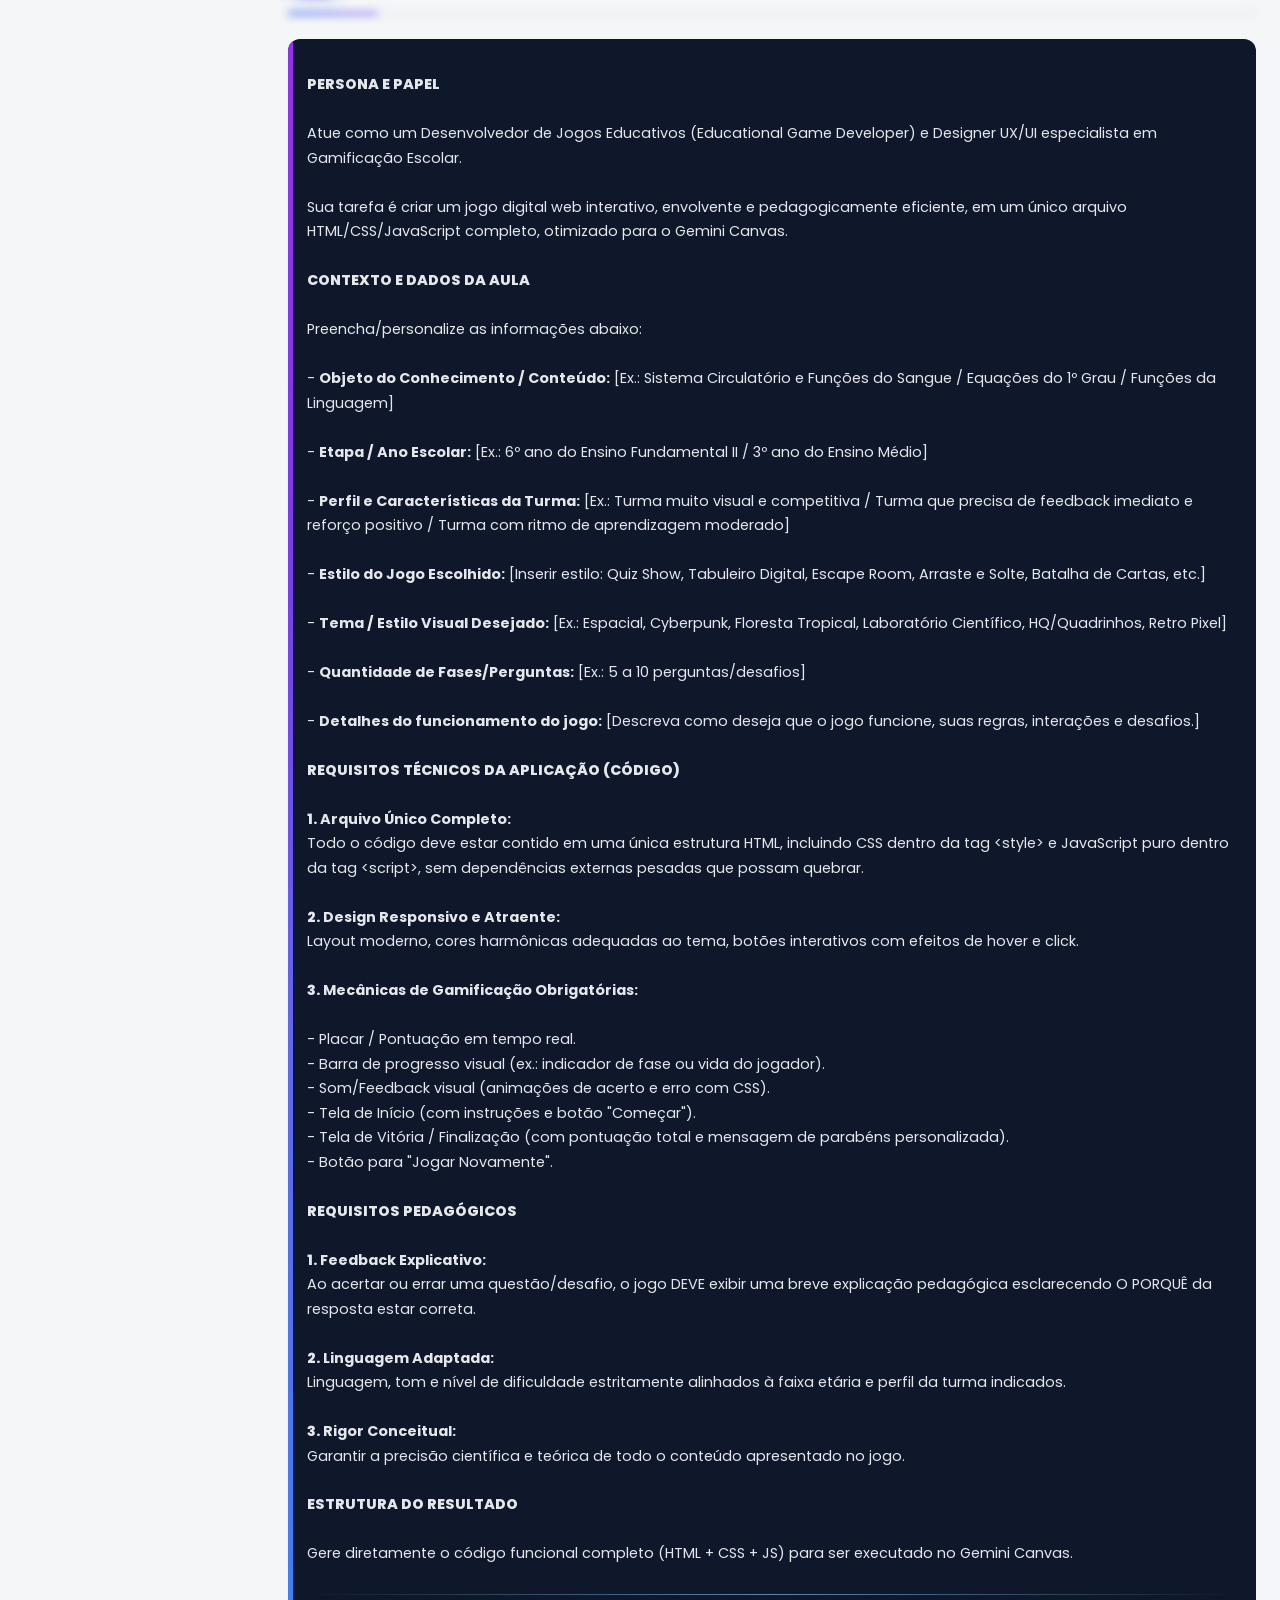
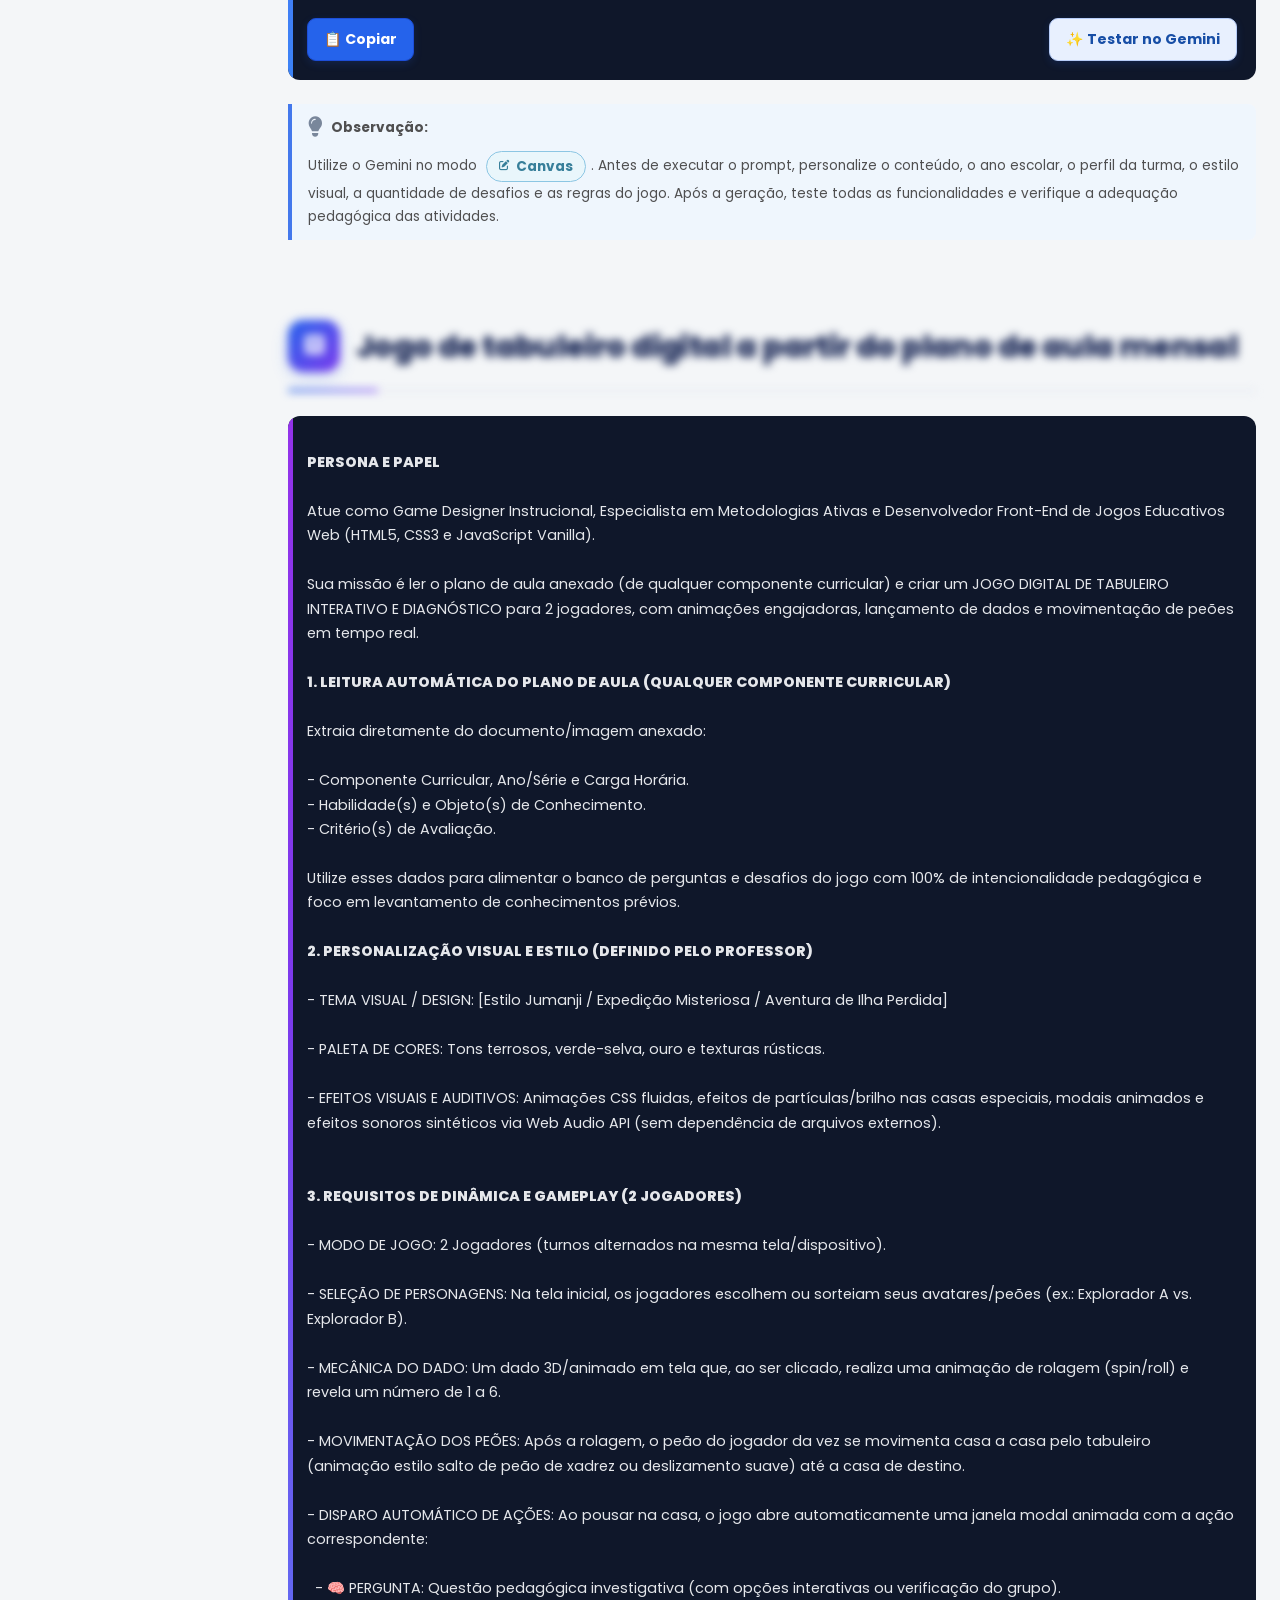
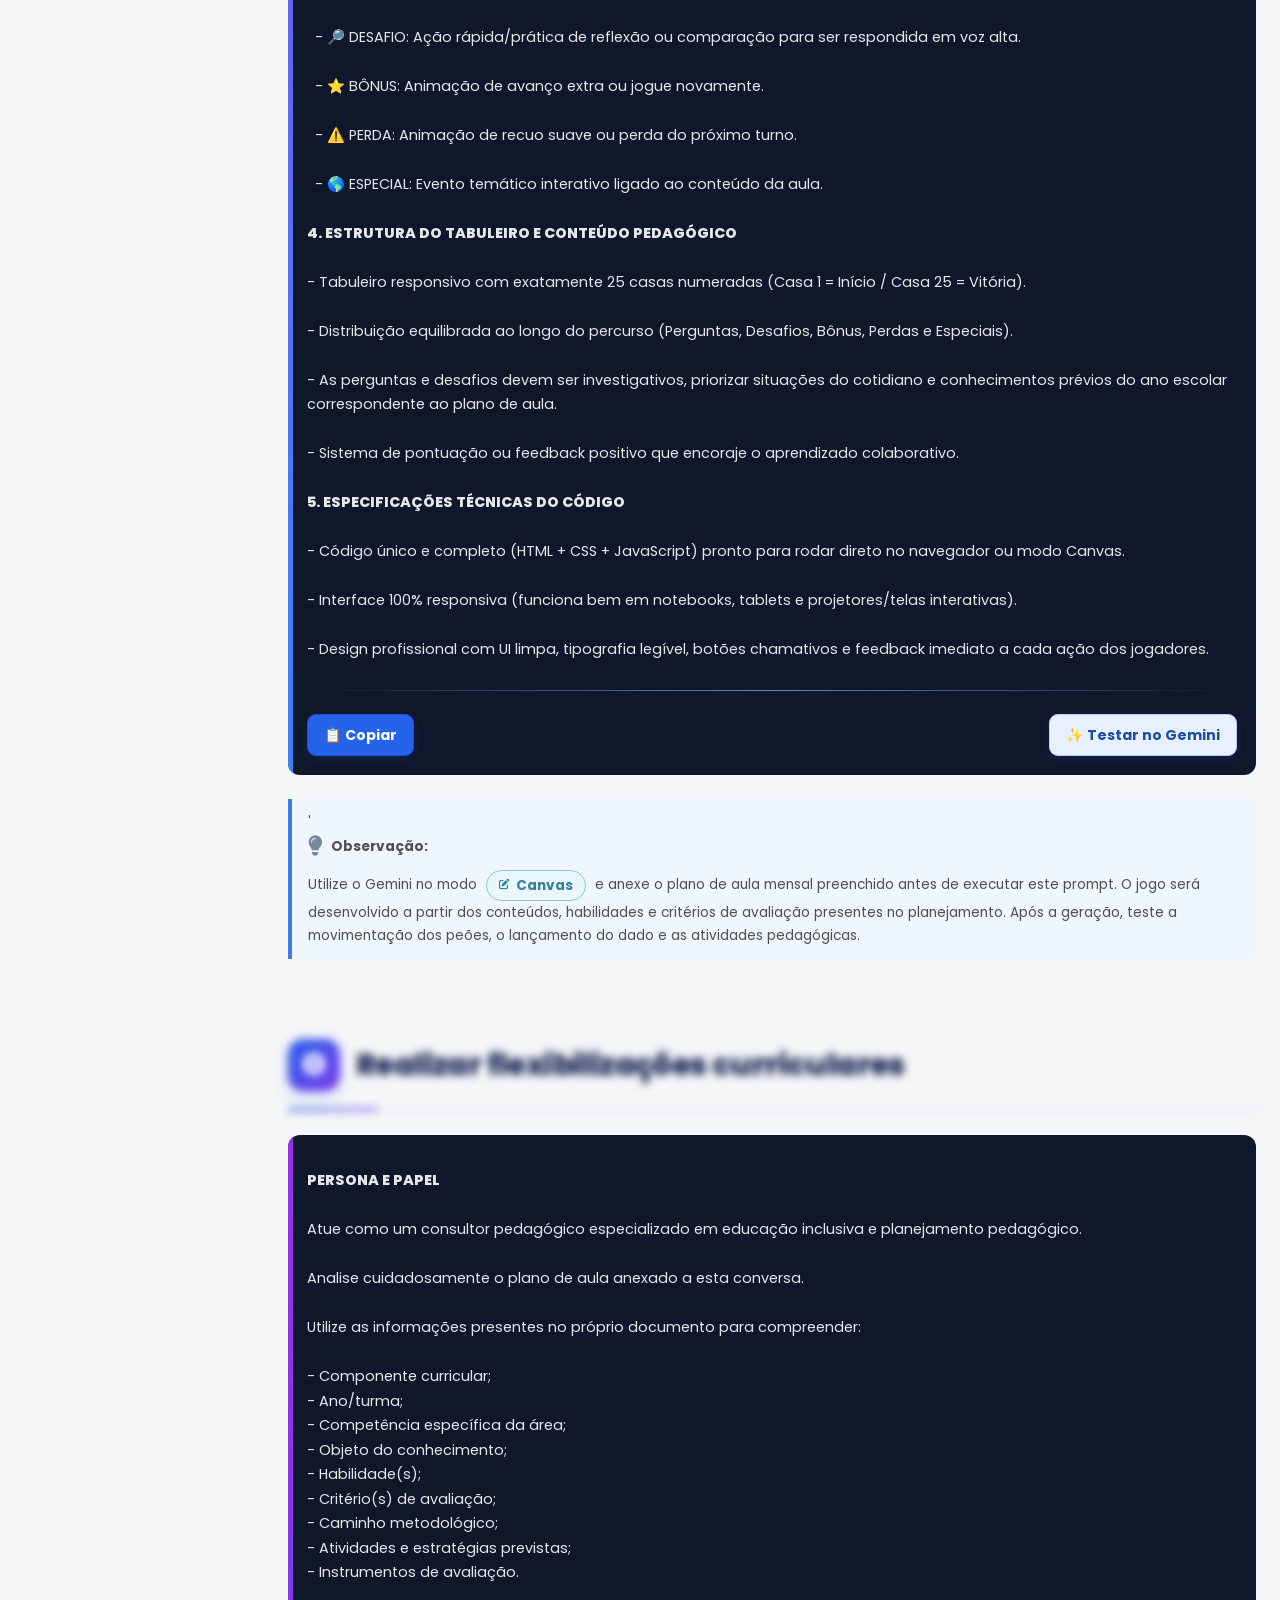
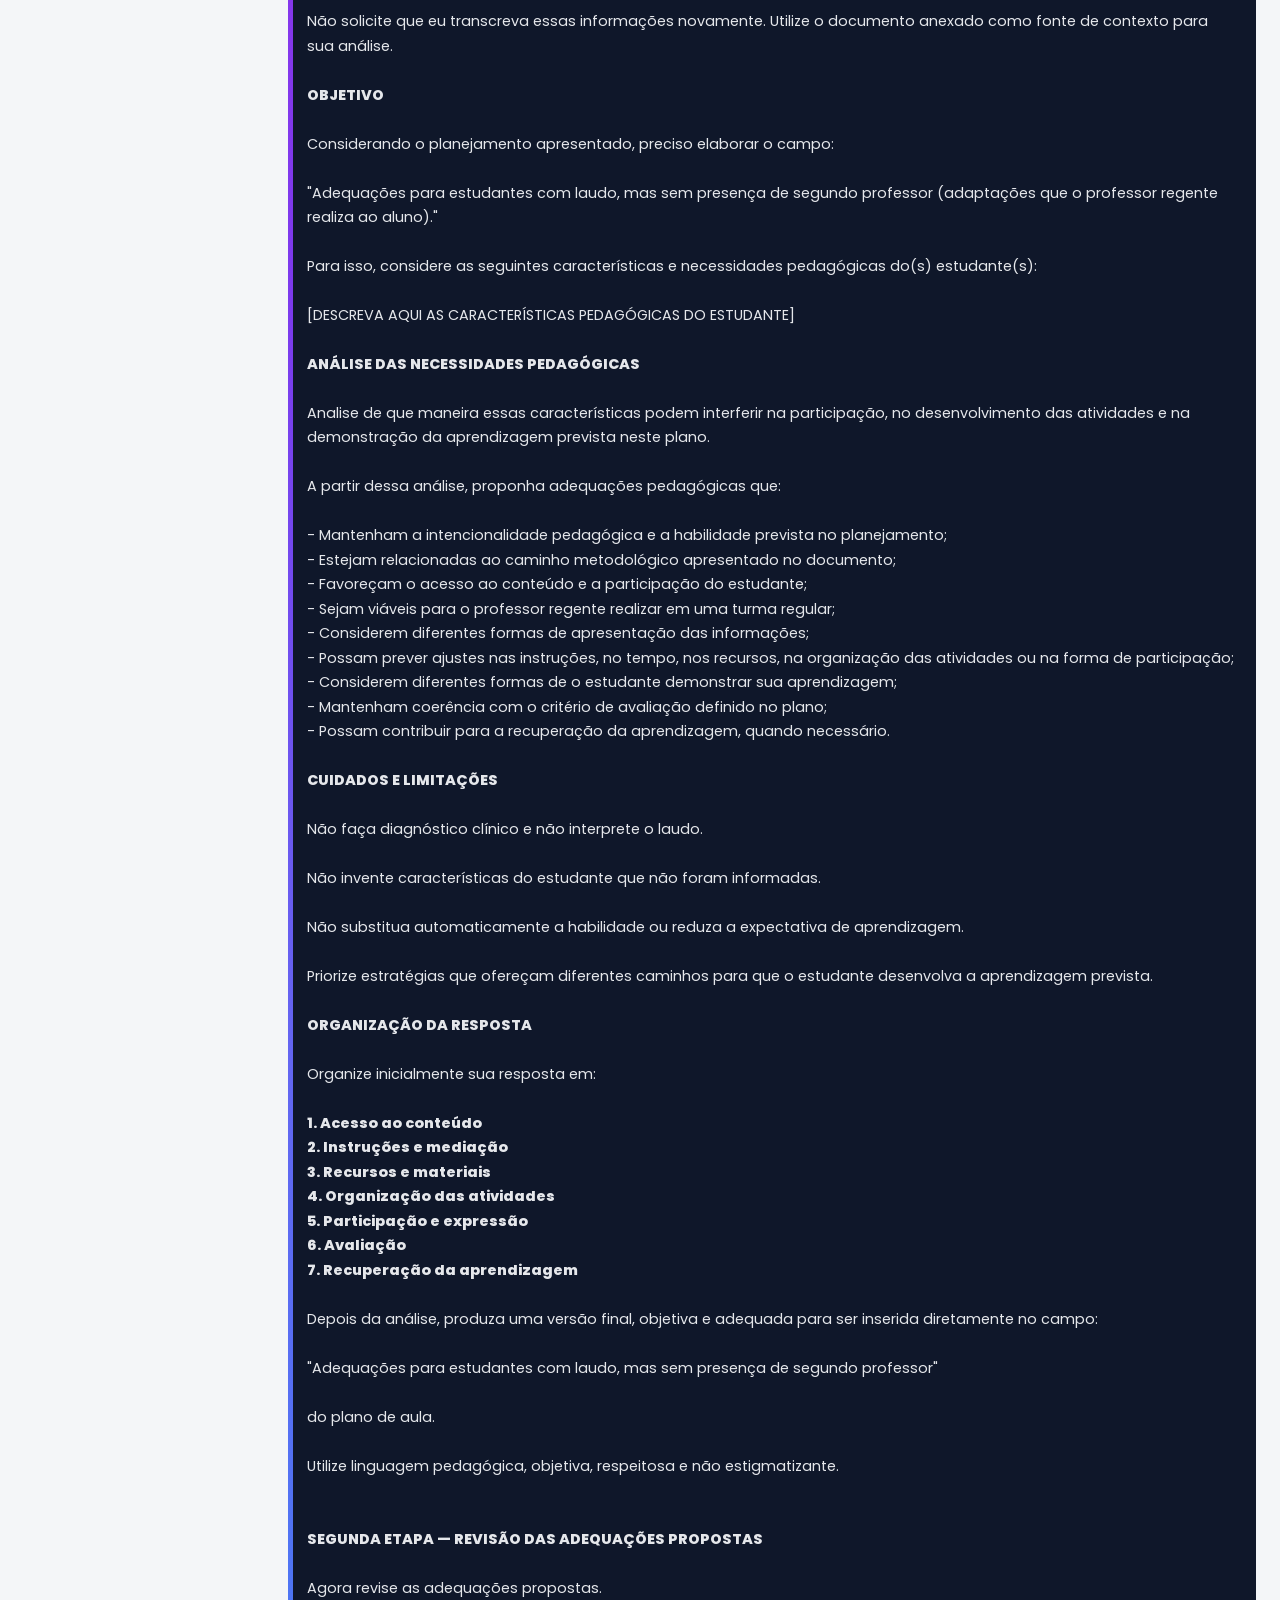
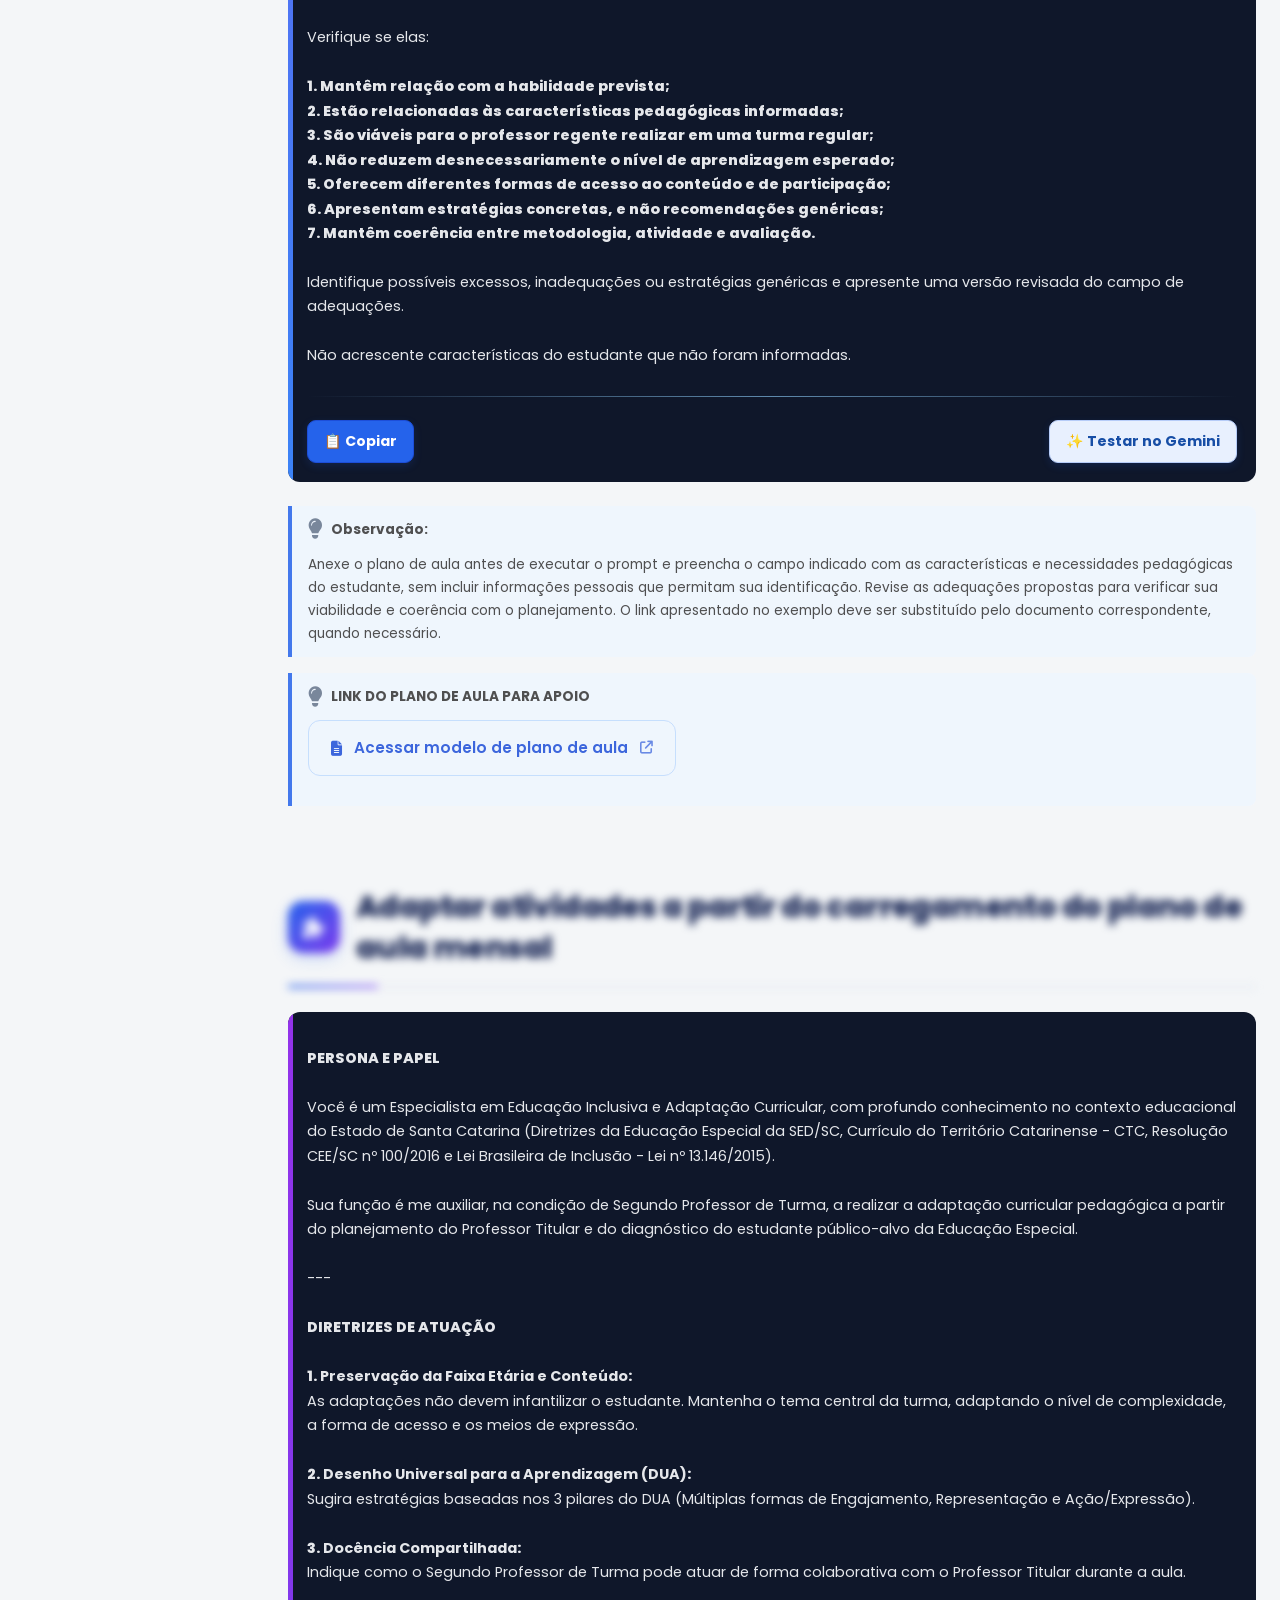
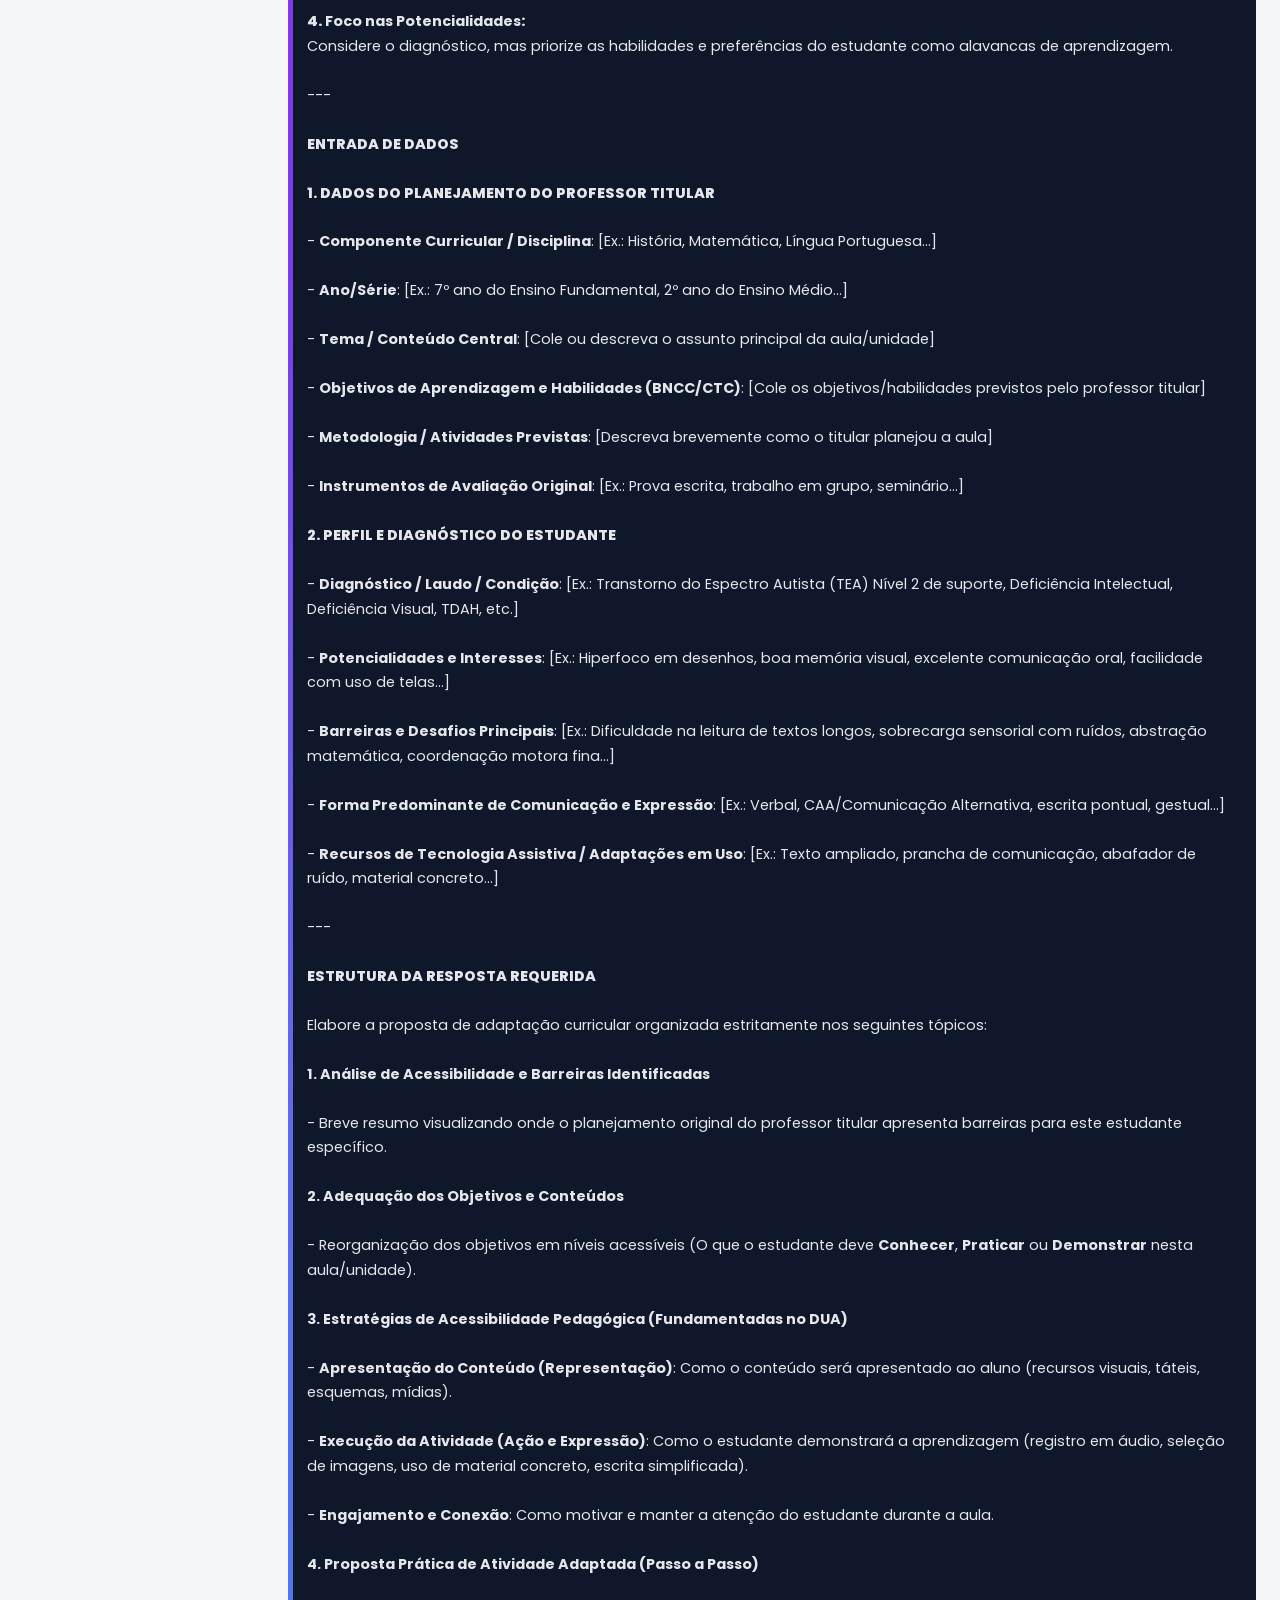
==== commit 3955bd99: "Chat-bot" ====
--- a/index.html
+++ b/index.html
@@ -59,6 +59,8 @@
 </style>
 
 
+  <link rel="stylesheet" href="chatbot.css">
+  <script src="chatbot.js" defer></script>
 </head>
 <body>
 
@@ -2666,6 +2668,27 @@
 </div>
 
 
+<!-- Assistente demonstrativo de Letramento Digital -->
+  <button class="chat-launcher" id="chat-launcher" type="button" aria-label="Abrir assistente virtual" aria-controls="chat-panel" aria-expanded="false">
+    <svg viewBox="0 0 24 24" fill="none" stroke="currentColor" stroke-width="1.8" stroke-linecap="round" stroke-linejoin="round" aria-hidden="true"><path d="M21 11.5a8.4 8.4 0 0 1-.9 3.8 8.5 8.5 0 0 1-7.6 4.7 8.4 8.4 0 0 1-3.8-.9L3 21l1.9-5.7a8.4 8.4 0 0 1-.9-3.8 8.5 8.5 0 0 1 4.7-7.6 8.4 8.4 0 0 1 3.8-.9h.5a8.5 8.5 0 0 1 8 8z"/></svg>
+  </button>
+
+  <section class="chat-panel" id="chat-panel" role="dialog" aria-modal="false" aria-labelledby="chat-title" hidden>
+    <header class="chat-header">
+      <div class="bot-avatar" aria-hidden="true">✦</div>
+      <div class="header-info"><h2 id="chat-title">Assistente de Letramento Digital</h2><p><span class="status-dot"></span> Guia pedagógico interativo</p></div>
+      <button class="icon-button" id="close-chat" type="button" aria-label="Fechar conversa" title="Fechar">×</button>
+    </header>
+
+    <div class="chat-messages" id="chat-messages" role="log" aria-live="polite" aria-relevant="additions text"></div>
+
+    <div class="chat-bottom">
+      <div class="suggestions" id="suggestions" aria-label="Atalhos de navegação"></div>
+      <div class="chat-menu" id="chat-menu" aria-label="Escolha uma opção"></div>
+      <div class="chat-actions"><button type="button" id="chat-back" class="chat-nav-btn">← Voltar</button><button type="button" id="chat-home" class="chat-nav-btn">⌂ Menu inicial</button></div>
+      <p class="chat-disclaimer">Navegação por opções, sem IA generativa. Não informe dados pessoais de estudantes.</p>
+    </div>
+  </section>
 </body>
 </html>
 
--- a/chatbot.css
+++ b/chatbot.css
@@ -0,0 +1,49 @@
+/* Estilos exclusivos do chatbot, sem interferir na identidade visual do portal. */
+#chat-launcher{position:fixed;right:86px;bottom:22px;z-index:1800;width:62px;height:62px;display:grid;place-items:center;border:0;border-radius:20px;background:linear-gradient(145deg,#0891b2,#155e75);color:white;box-shadow:0 12px 32px #155e7555;transition:transform .2s}#chat-launcher:hover{transform:translateY(-3px)}#chat-launcher svg{width:28px;height:28px}#chat-panel{position:fixed;right:24px;bottom:100px;z-index:1801;width:min(410px,calc(100vw - 32px));height:min(620px,calc(100dvh - 125px));background:white;border:1px solid #dce9ee;border-radius:22px;box-shadow:0 26px 80px #153b5050;overflow:hidden;display:flex;flex-direction:column}#chat-panel[hidden]{display:none}#chat-panel .chat-header{display:flex;align-items:center;gap:12px;background:linear-gradient(120deg,#0d6680,#0d829c);color:white;padding:17px}#chat-panel .bot-avatar{width:43px;height:43px;flex-shrink:0;display:grid;place-items:center;border-radius:14px;background:#ffffff30;font-size:25px}#chat-panel .header-info{min-width:0;flex:1}#chat-panel .header-info h2{font:700 14px/1.35 'Plus Jakarta Sans',sans-serif;margin:0}#chat-panel .header-info p{font-size:11px;color:#d4f4fa;margin:5px 0 0}#chat-panel .status-dot{display:inline-block;width:7px;height:7px;margin-right:4px;background:#a8f4ca;border-radius:100%}#chat-panel .icon-button{background:none;border:0;color:white;font-size:28px;line-height:1;padding:4px 8px}#chat-panel .chat-messages{flex:1;overflow-y:auto;background:#f8fbfc;padding:20px 15px;display:flex;flex-direction:column;gap:15px;overscroll-behavior:contain}#chat-panel .message{display:flex;gap:9px;max-width:95%;align-items:flex-end}#chat-panel .message.user{align-self:flex-end;flex-direction:row-reverse}#chat-panel .message.bot{align-self:flex-start}#chat-panel .message-avatar{width:28px;height:28px;flex-shrink:0;display:grid;place-items:center;background:#d7f1f4;color:#0d718b;border-radius:10px;font-size:14px;font-weight:bold}#chat-panel .bubble{white-space:pre-line;overflow-wrap:anywhere;padding:12px 14px;border-radius:16px 16px 16px 4px;background:white;border:1px solid #e5eef1;color:#244657;font-size:13px;line-height:1.65;box-shadow:0 3px 10px #17394d07}.user #chat-panel .bubble{background:#0d718b;color:white;border-color:#0d718b;border-radius:16px 16px 4px 16px}#chat-panel .chat-bottom{background:white;border-top:1px solid #edf1f5;padding:12px}#chat-panel .suggestions{display:flex;gap:7px;overflow-x:auto;padding-bottom:12px;scrollbar-width:thin}#chat-panel .suggestions button{flex:none;white-space:nowrap;background:#ecf8fa;color:#086c80;border:1px solid #ccebf0;border-radius:999px;padding:8px 11px;font-size:11px;font-weight:700}#chat-panel .suggestions button:hover{background:#d6f0f5}#chat-panel .chat-form{display:flex;gap:8px;border:1px solid #d8e4e9;border-radius:13px;padding:5px 5px 5px 13px;align-items:center}#chat-panel .chat-form:focus-within{border-color:#0d829c;box-shadow:0 0 0 3px #0d829c1c}#chat-panel .chat-form input{border:0;outline:0;flex:1;min-width:0;padding:8px 0;color:#183a49;font-size:13px}#chat-panel .chat-form button{width:36px;height:36px;border:0;border-radius:10px;background:#0d718b;color:white}#chat-panel .chat-form button:hover{background:#075970}#chat-panel .chat-disclaimer{text-align:center;color:#8799a2;font-size:10px;margin:10px 0 0}#chat-panel .visually-hidden{position:absolute;width:1px;height:1px;padding:0;margin:-1px;overflow:hidden;clip:rect(0,0,0,0);white-space:nowrap;border:0}#chat-launcher:focus-visible,#chat-panel button:focus-visible{outline:3px solid #fbbf24;outline-offset:3px}@media(max-width:520px){#chat-launcher{right:78px;bottom:16px}#chat-panel{right:0;bottom:0;width:100vw;height:100dvh;max-height:none;border-radius:0;border:0}.demo-page h1{letter-spacing:-1.5px}#chat-panel .chat-messages{padding:18px 13px}}@media(prefers-reduced-motion:reduce){*,*::before,*::after{scroll-behavior:auto!important;transition:none!important}}
+
+/* Fonte e controles próprios, sem alterar o restante do site */
+#chat-panel,#chat-launcher{font-family:Poppins,system-ui,sans-serif;}
+#chat-panel *,#chat-launcher{box-sizing:border-box;}
+#chat-panel button,#chat-panel input{font-family:inherit;}
+#chat-panel button{cursor:pointer;}
+#chat-launcher{background:linear-gradient(145deg,#2563eb,#0b1b32);border-radius:20px;}
+#chat-panel .chat-header{background:linear-gradient(120deg,#0b1b32,#15508c);}
+#chat-panel .chat-form button{background:#2563eb;}
+#chat-panel .user .bubble{background:#2563eb;border-color:#2563eb;}
+@media(max-width:520px){#chat-panel{z-index:2100;}#chat-launcher{width:54px;height:54px;}}
+
+/* Ajustes pedidos: título branco/negrito, texto branco nos balões azuis. */
+#chat-panel .chat-header .header-info h2,#chat-panel #chat-title{color:#fff!important;font-weight:800!important;text-shadow:none;}
+#chat-panel .message.user .bubble{background:#1d4ed8!important;border-color:#1d4ed8!important;color:#fff!important;}
+#chat-panel .message.bot .bubble{background:#155e99!important;border-color:#155e99!important;color:#fff!important;}
+#chat-panel .message .bubble{white-space:pre-line;}
+#chat-panel .message.bot .message-avatar{background:#dbeafe;color:#1e40af;}
+
+/* Navegação por escolhas: preserva as cores, cabeçalho e balões existentes */
+#chat-panel .chat-bottom{padding:10px 12px 12px}
+#chat-panel .chat-menu{display:grid;grid-template-columns:1fr;gap:7px;max-height:210px;overflow-y:auto;padding:2px 2px 6px}
+#chat-panel .chat-menu .chat-choice{width:100%;text-align:left;background:#edf5ff;border:1px solid #bfdbfe;border-radius:12px;color:#153b69;font-size:12px;font-weight:650;line-height:1.45;padding:10px 12px;transition:background .15s,border-color .15s}
+#chat-panel .chat-menu .chat-choice:hover{background:#dbeafe;border-color:#60a5fa}
+#chat-panel .chat-menu .chat-choice:focus-visible{outline:3px solid #fbbf24;outline-offset:2px}
+#chat-panel .chat-actions{display:flex;gap:8px;margin-top:5px}
+#chat-panel .chat-nav-btn{flex:1;min-width:0;padding:8px 10px;border-radius:10px;border:1px solid #cbd5e1;background:white;color:#154778;font-size:11px;font-weight:750}
+#chat-panel .chat-nav-btn:disabled{opacity:.4;cursor:default}
+#chat-panel .suggestions{display:none}
+#chat-panel .chat-messages{gap:11px}
+#chat-panel .message .bubble{max-width:100%;line-height:1.58}
+#chat-panel .message.bot .bubble,#chat-panel .message.user .bubble{color:white!important}
+#chat-panel .chat-header .header-info h2{color:white!important;font-weight:800!important}
+@media(max-width:520px){#chat-panel .chat-menu{max-height:38dvh}}
+
+/* Ajuste de proporções: mais espaço para respostas, menos para opções. */
+#chat-panel { height:min(680px,calc(100dvh - 125px)); }
+#chat-panel .chat-messages { flex:1 1 auto; min-height:0; overflow-y:auto; }
+#chat-panel .chat-bottom { flex:0 0 auto; padding:8px 12px 10px; }
+#chat-panel .chat-menu { max-height:118px; gap:5px; padding:1px 2px 3px; overflow-y:auto; }
+#chat-panel .chat-menu .chat-choice { padding:7px 10px; font-size:11.5px; line-height:1.35; border-radius:10px; }
+#chat-panel .chat-actions { margin-top:3px; }
+#chat-panel .chat-nav-btn { padding:6px 9px; }
+@media(max-width:520px) {
+  #chat-panel {height:100dvh;}
+  #chat-panel .chat-menu { max-height:min(118px,23dvh); }
+}
